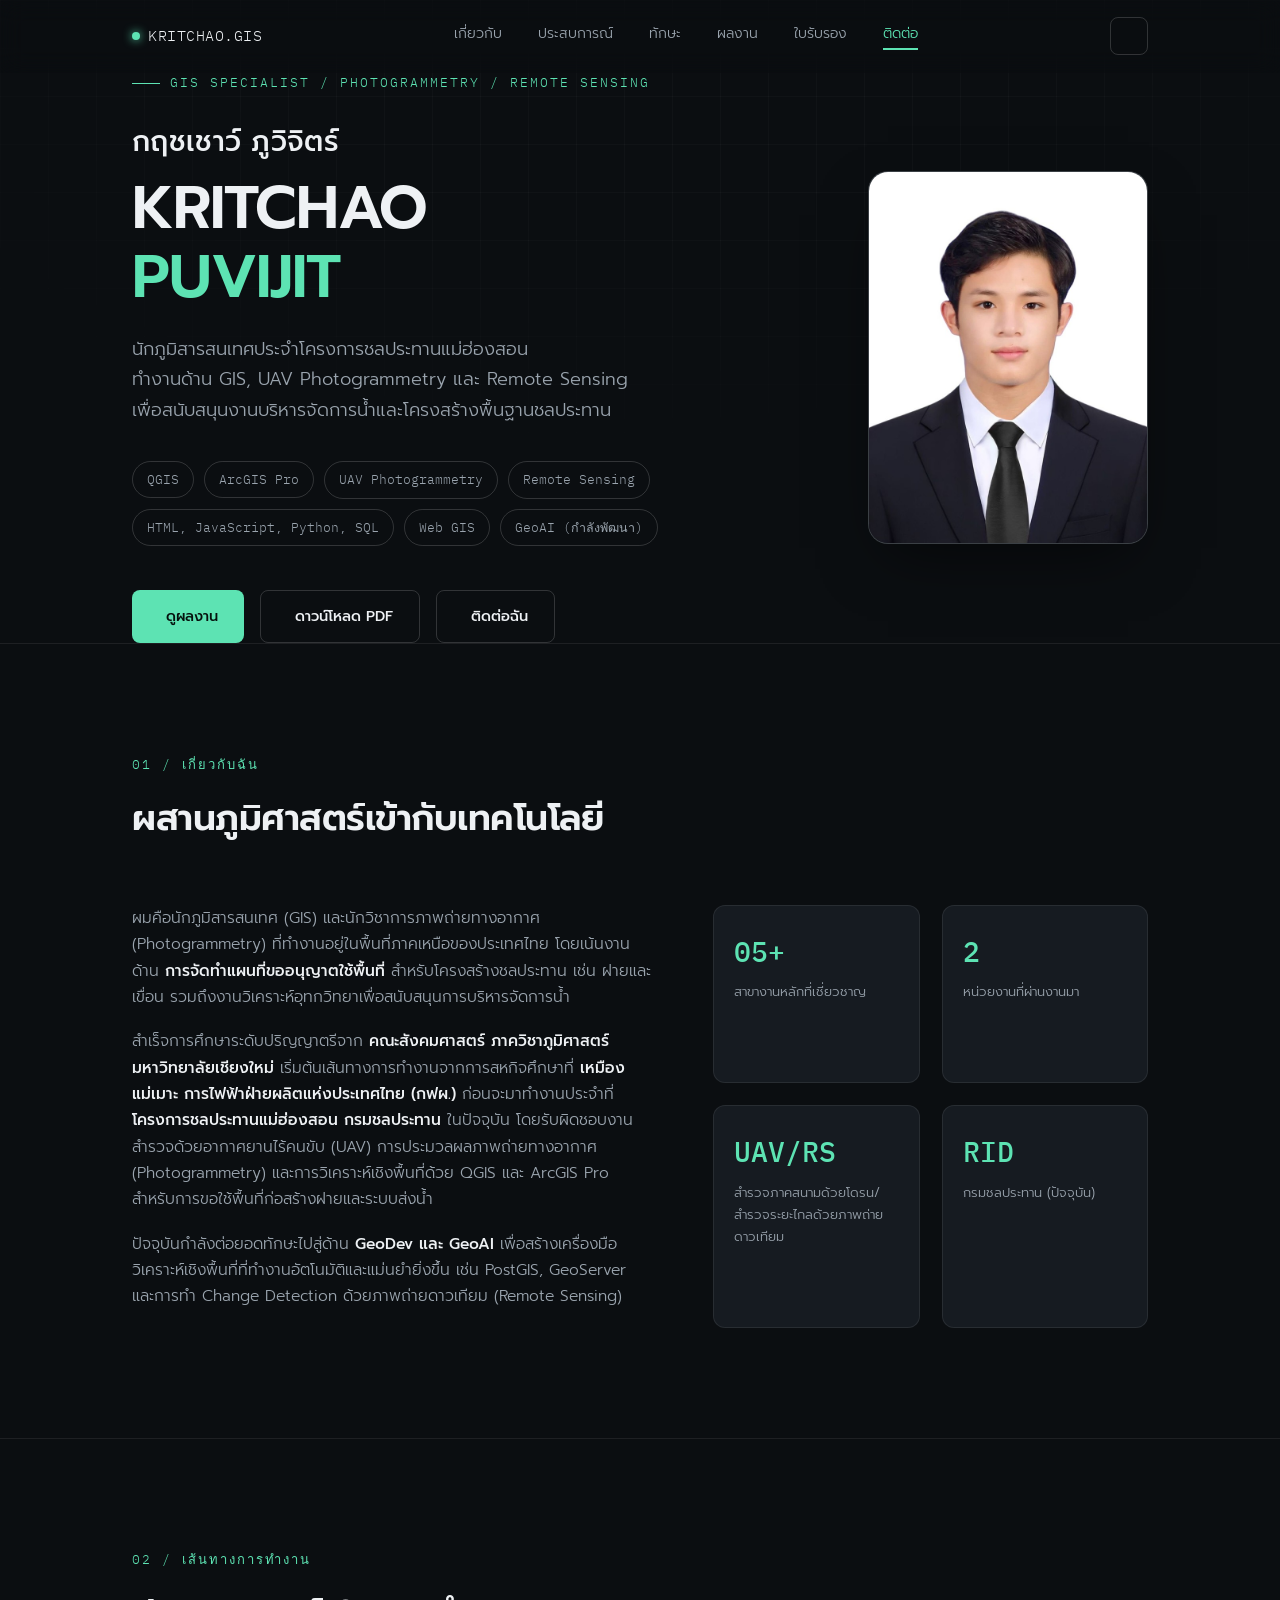
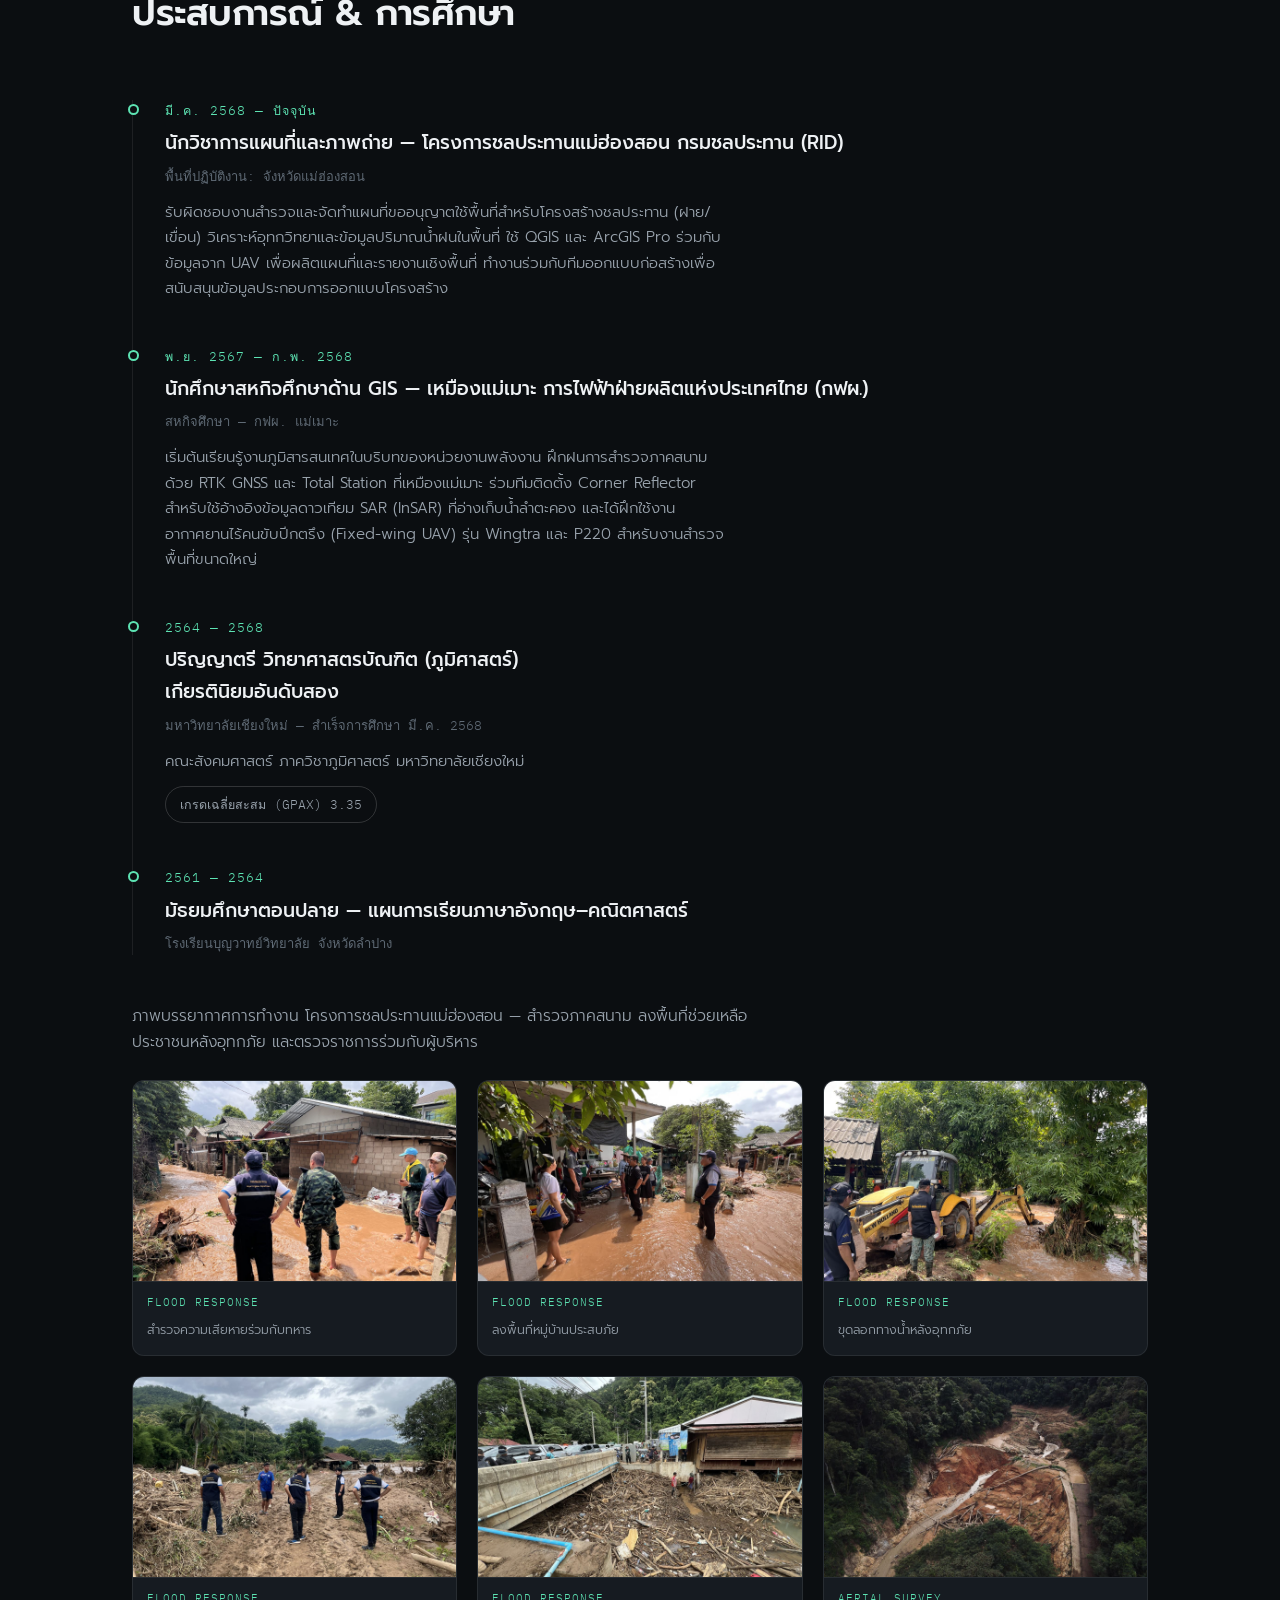
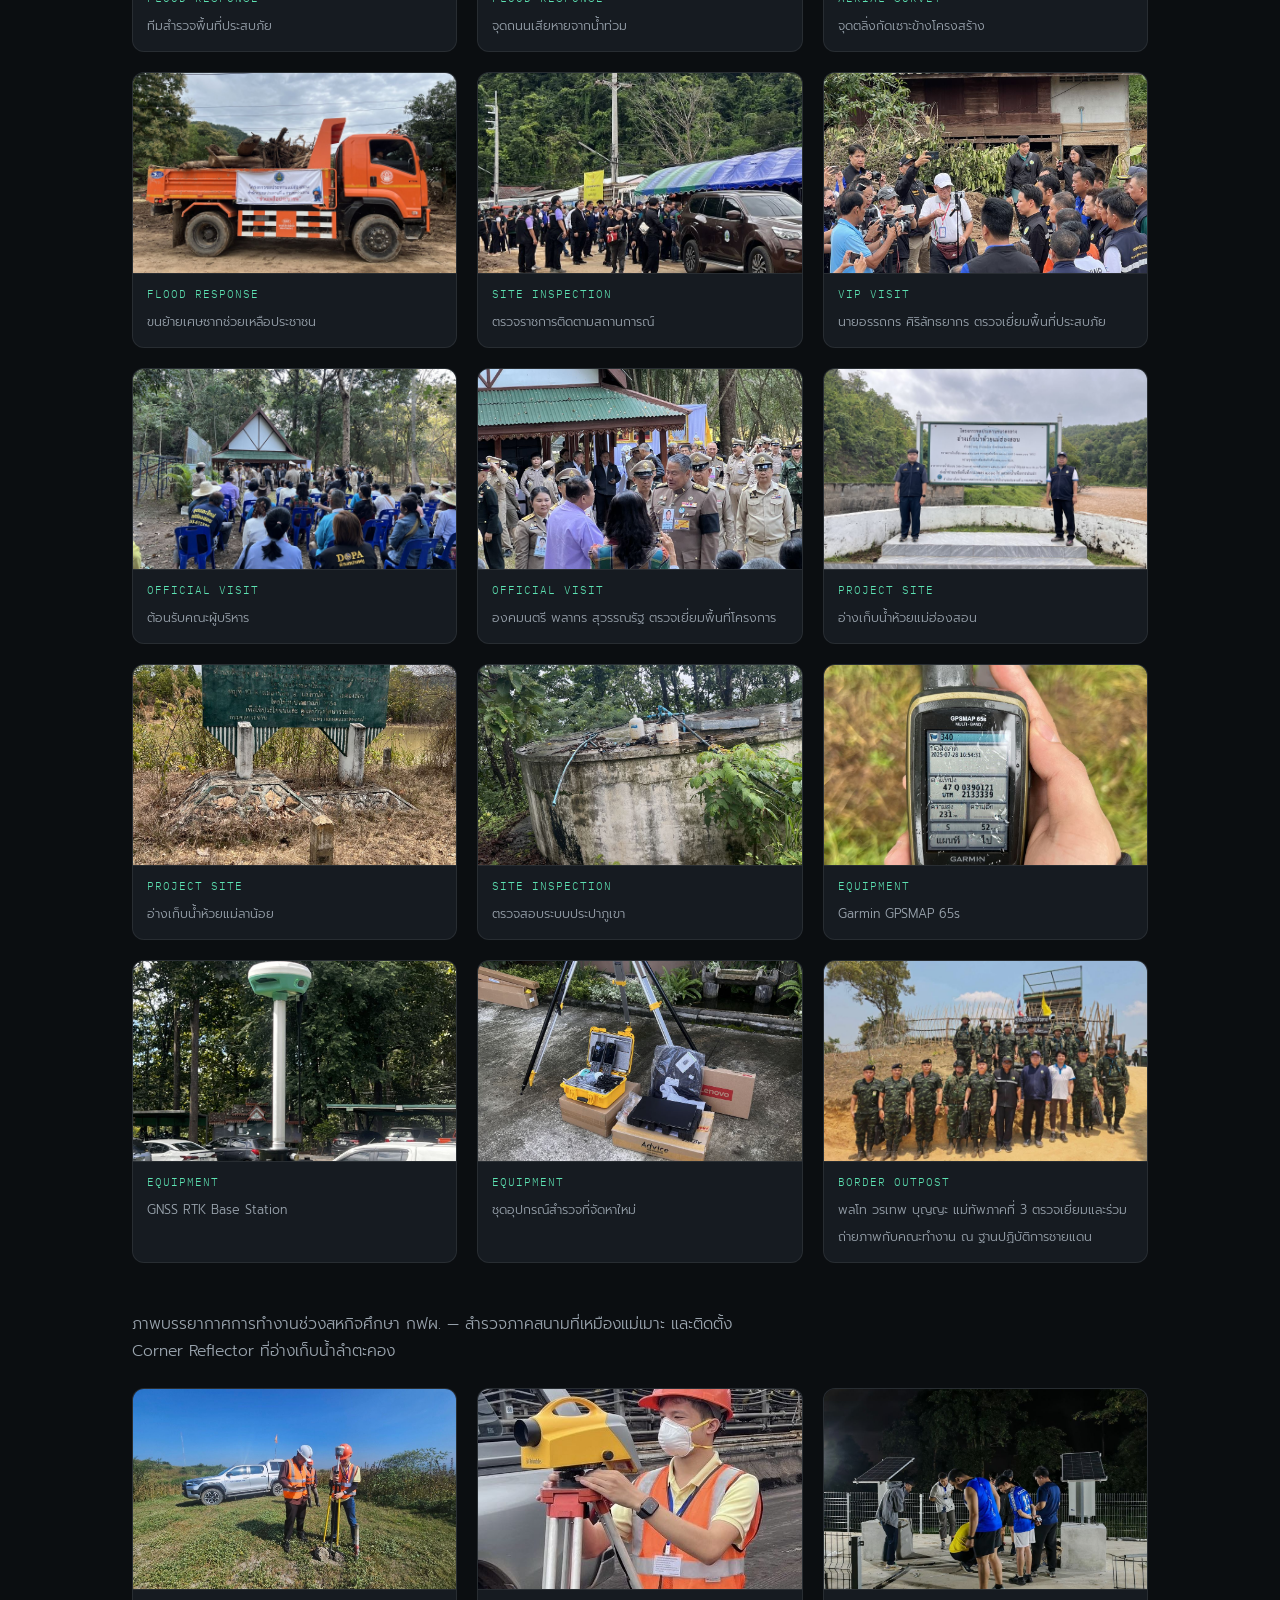
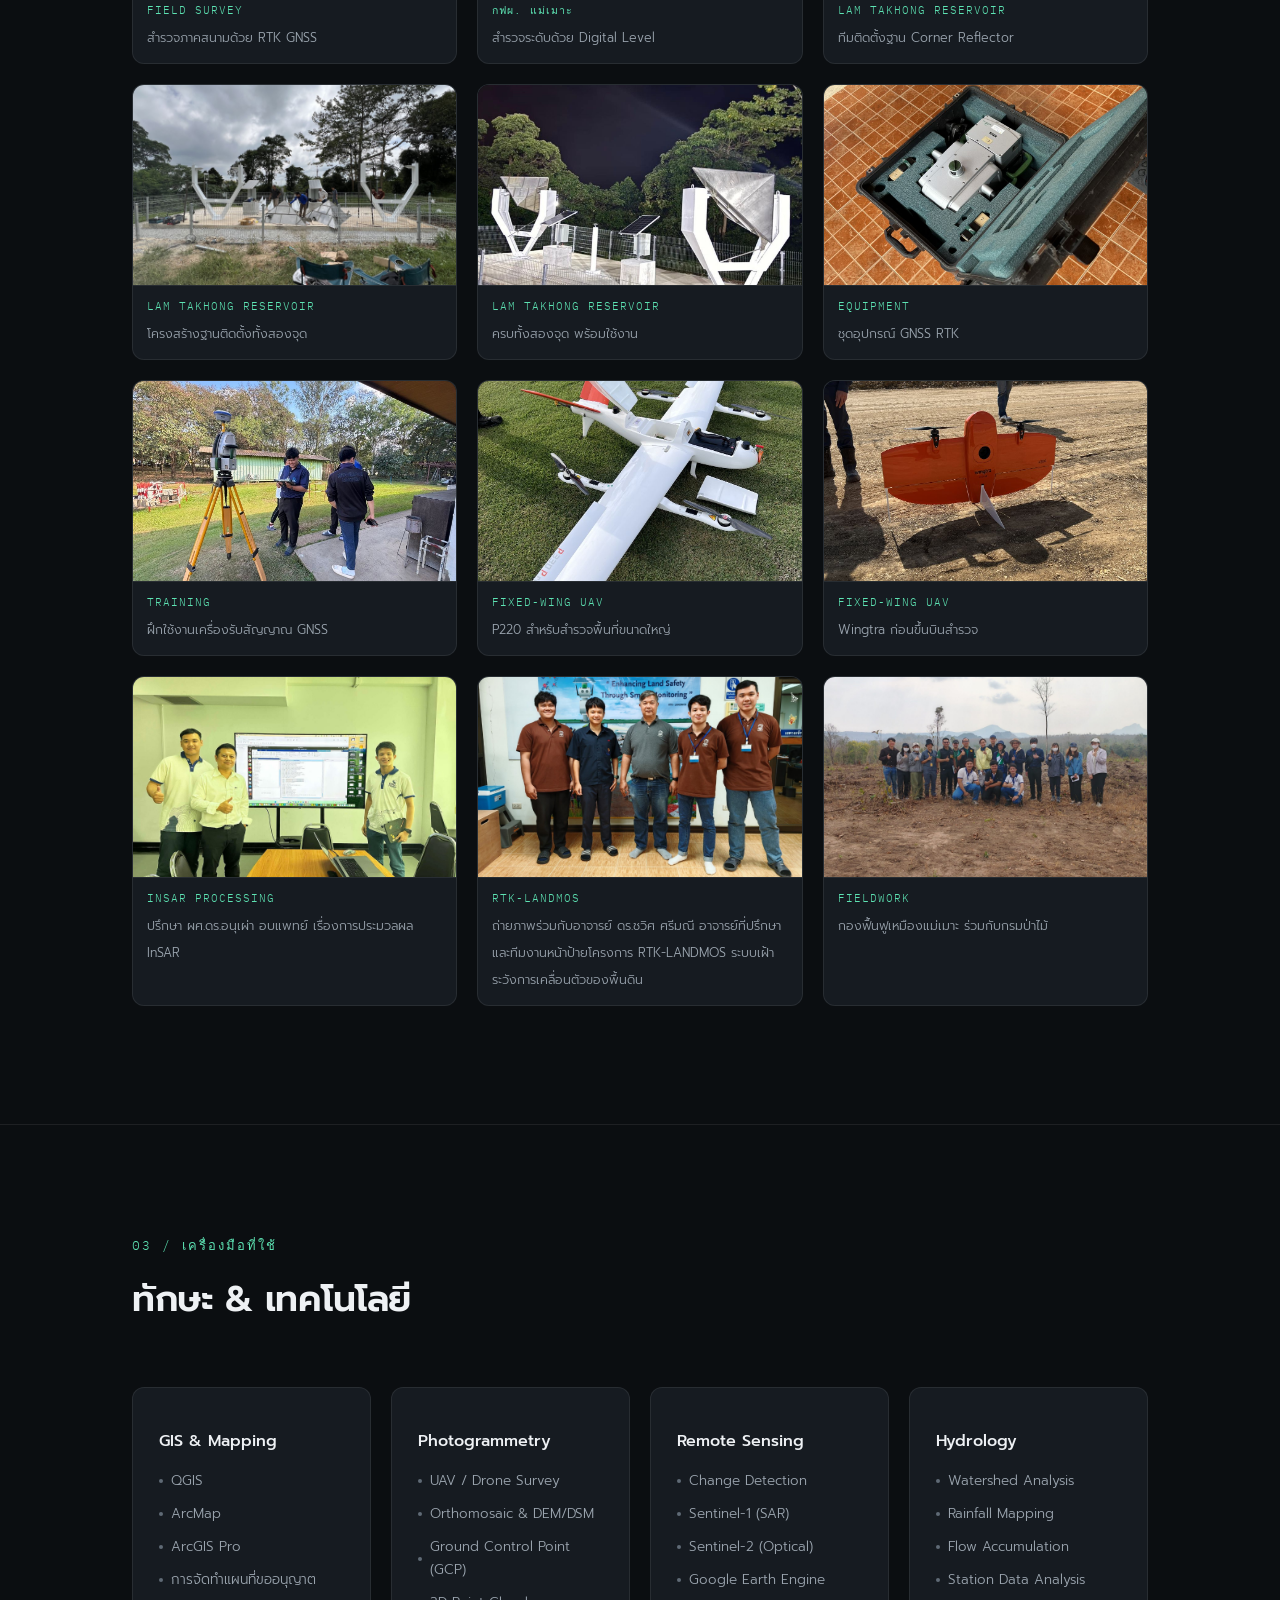
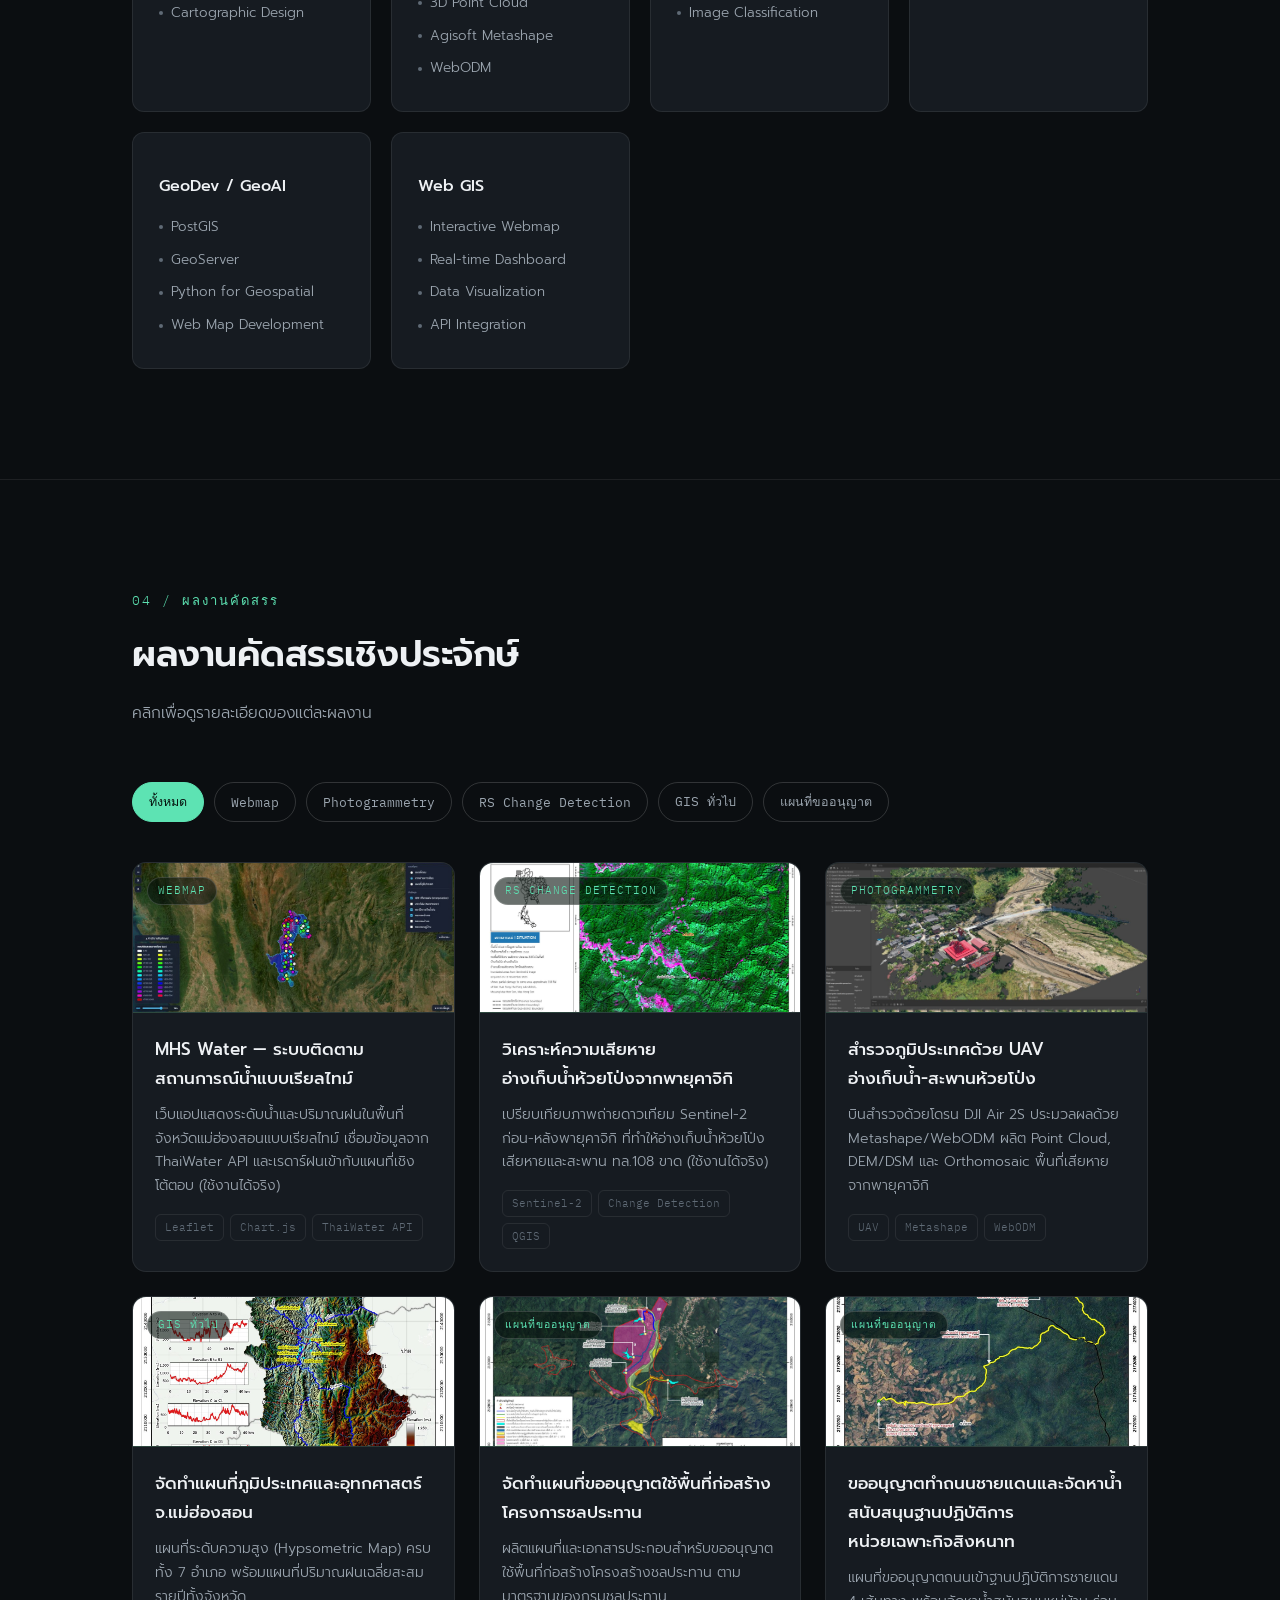
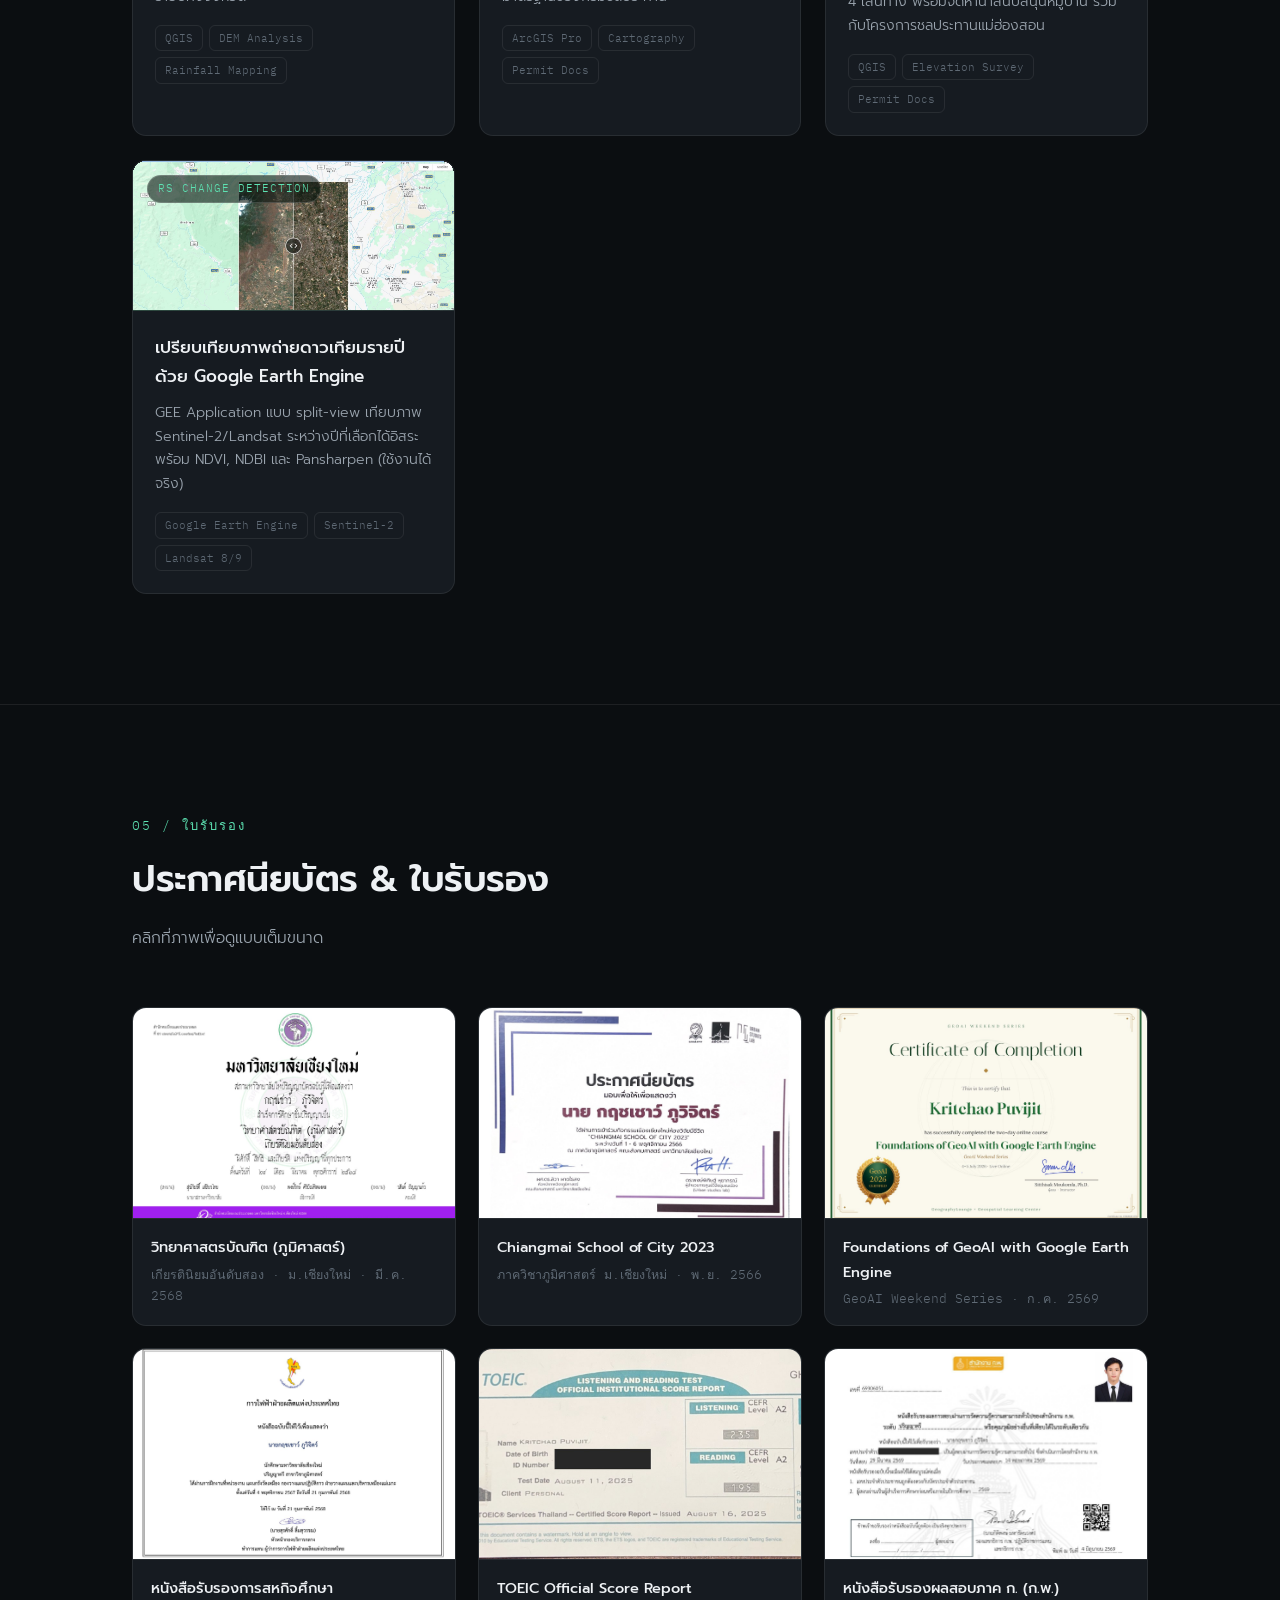
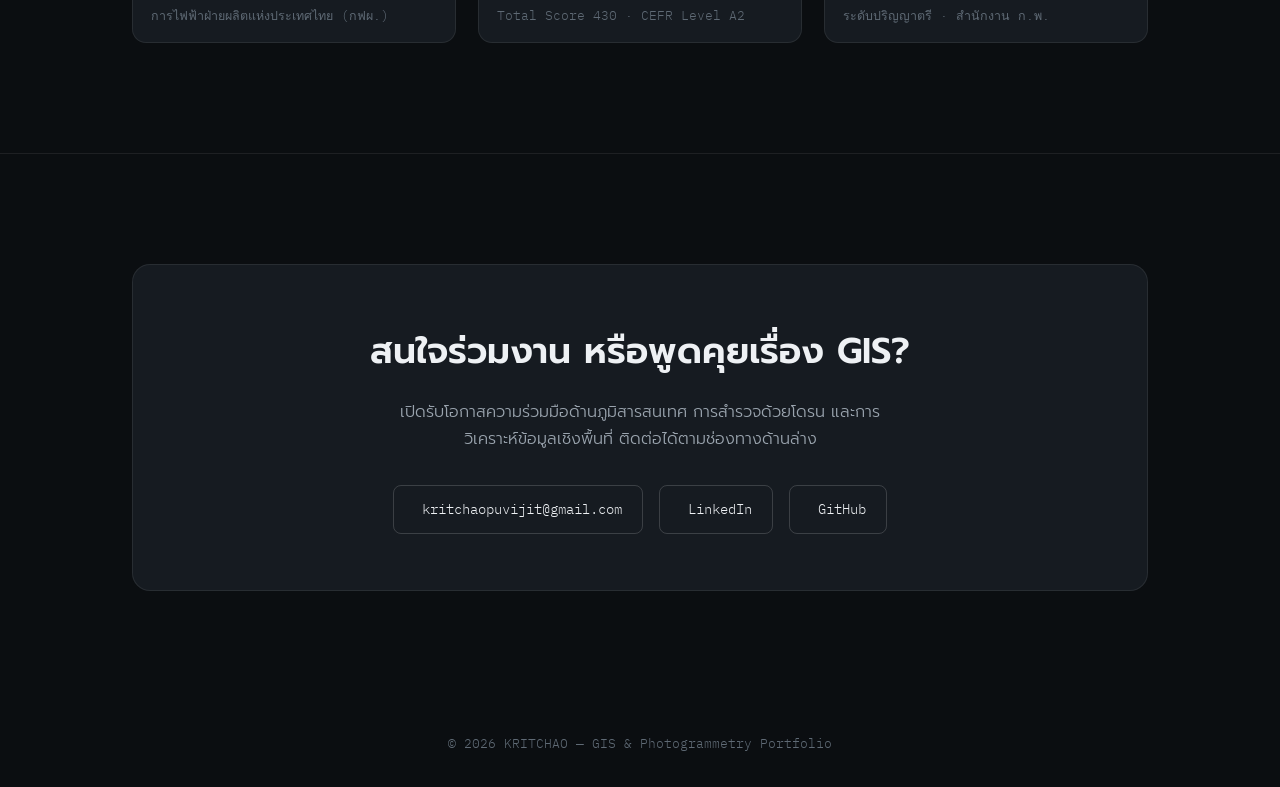
==== index.html @ e1410a97 "Add 7th project: GEE split-view satellite comparison app New project page (projects/gee-chiangmai-co" ====
<!DOCTYPE html>
<html lang="th">

<head>
  <meta charset="UTF-8">
  <script>try{if(localStorage.getItem('theme')==='light')document.documentElement.setAttribute('data-theme','light');}catch(e){}</script>
  <meta name="viewport" content="width=device-width, initial-scale=1.0">
  <title>Kritchao | GIS &amp; Photogrammetry Portfolio</title>
  <link rel="preconnect" href="https://fonts.googleapis.com">
  <link
    href="https://fonts.googleapis.com/css2?family=Prompt:wght@300;400;500;600;700&family=IBM+Plex+Mono:wght@400;500&display=swap"
    rel="stylesheet">
  <link rel="stylesheet"
    href="https://cdnjs.cloudflare.com/ajax/libs/tabler-icons/3.46.0/tabler-icons.min.css">
  <link rel="stylesheet" href="style.css">
</head>

<body>

  <div class="grid-bg"></div>

  <nav>
    <div class="wrap">
      <div class="logo"><span class="dot"></span>KRITCHAO.GIS</div>
      <div class="navlinks">
        <a href="#about">เกี่ยวกับ</a>
        <a href="#experience">ประสบการณ์</a>
        <a href="#skills">ทักษะ</a>
        <a href="#projects">ผลงาน</a>
        <a href="#certificates">ใบรับรอง</a>
        <a href="#contact">ติดต่อ</a>
      </div>
      <div class="nav-actions"><button class="theme-toggle" id="themeToggle" aria-label="สลับธีมสว่าง/มืด" title="สลับธีมสว่าง/มืด"><i class="ti ti-sun"></i><i class="ti ti-moon"></i></button><button class="nav-toggle" id="navToggle" aria-label="เปิดเมนู"><span class="nav-toggle-bar"></span><span class="nav-toggle-bar"></span><span class="nav-toggle-bar"></span></button></div>
    </div>
    <div class="nav-dropdown" id="navDropdown">
      <a href="#about">เกี่ยวกับ</a>
      <a href="#experience">ประสบการณ์</a>
      <a href="#skills">ทักษะ</a>
      <a href="#projects">ผลงาน</a>
      <a href="#certificates">ใบรับรอง</a>
      <a href="#contact">ติดต่อ</a>
    </div>
  </nav>

  <header class="hero">
    <div class="wrap hero-grid">
      <div class="hero-text">
        <div class="kicker">GIS Specialist / Photogrammetry / Remote Sensing</div>
        <div class="title-th">กฤชเชาว์ ภูวิจิตร์</div>
        <h1 class="title"><span class="line1">KRITCHAO</span><br><span class="line2">PUVIJIT</span></h1>
        <p class="lede">นักภูมิสารสนเทศประจำโครงการชลประทานแม่ฮ่องสอน<br>
          ทำงานด้าน GIS, UAV Photogrammetry และ Remote Sensing<br>
          เพื่อสนับสนุนงานบริหารจัดการน้ำและโครงสร้างพื้นฐานชลประทาน</p>
        <div class="role-tags">
          <span class="role-tag">QGIS</span>
          <span class="role-tag">ArcGIS Pro</span>
          <span class="role-tag">UAV Photogrammetry</span>
          <span class="role-tag">Remote Sensing</span>
          <span class="role-tag">HTML, JavaScript, Python, SQL</span>
          <span class="role-tag">Web GIS</span>
          <span class="role-tag">GeoAI (กำลังพัฒนา)</span>
        </div>
        <div class="cta-row">
          <a href="#projects" class="btn btn-primary"><i class="ti ti-map-2"></i> ดูผลงาน</a>
          <a href="assets/downloads/Kritchao_Puvijit_Portfolio.pdf" download class="btn btn-ghost"><i class="ti ti-download"></i> ดาวน์โหลด PDF</a>
          <a href="#contact" class="btn btn-ghost"><i class="ti ti-mail"></i> ติดต่อฉัน</a>
        </div>
      </div>
      <div class="hero-photo">
        <div class="photo-frame">
          <img src="assets/img/profile-photo.jpg" alt="กฤชเชาว์ ภูวิจิตร">
        </div>
      </div>
    </div>
  </header>

  <section id="about" class="fade-in">
    <div class="wrap">
      <div class="section-head">
        <div class="section-num">01 / เกี่ยวกับฉัน</div>
        <h2 class="section-title">ผสานภูมิศาสตร์เข้ากับเทคโนโลยี</h2>
      </div>
      <div class="about-grid">
        <div>
          <p>ผมคือนักภูมิสารสนเทศ (GIS) และนักวิชาการภาพถ่ายทางอากาศ (Photogrammetry)
            ที่ทำงานอยู่ในพื้นที่ภาคเหนือของประเทศไทย โดยเน้นงานด้าน <strong>การจัดทำแผนที่ขออนุญาตใช้พื้นที่</strong>
            สำหรับโครงสร้างชลประทาน เช่น ฝายและเขื่อน รวมถึงงานวิเคราะห์อุทกวิทยาเพื่อสนับสนุนการบริหารจัดการน้ำ</p>
          <p>สำเร็จการศึกษาระดับปริญญาตรีจาก <strong>คณะสังคมศาสตร์ ภาควิชาภูมิศาสตร์ มหาวิทยาลัยเชียงใหม่</strong>
            เริ่มต้นเส้นทางการทำงานจากการสหกิจศึกษาที่ <strong>เหมืองแม่เมาะ การไฟฟ้าฝ่ายผลิตแห่งประเทศไทย (กฟผ.)</strong>
            ก่อนจะมาทำงานประจำที่<br>
            <strong>โครงการชลประทานแม่ฮ่องสอน กรมชลประทาน</strong> ในปัจจุบัน โดยรับผิดชอบงานสำรวจด้วยอากาศยานไร้คนขับ
            (UAV) การประมวลผลภาพถ่ายทางอากาศ (Photogrammetry) และการวิเคราะห์เชิงพื้นที่ด้วย QGIS และ ArcGIS Pro
            สำหรับการขอใช้พื้นที่ก่อสร้างฝายและระบบส่งน้ำ
          </p>
          <p>ปัจจุบันกำลังต่อยอดทักษะไปสู่ด้าน <strong>GeoDev และ GeoAI</strong>
            เพื่อสร้างเครื่องมือวิเคราะห์เชิงพื้นที่ที่ทำงานอัตโนมัติและแม่นยำยิ่งขึ้น เช่น PostGIS, GeoServer<br>
            และการทำ Change Detection ด้วยภาพถ่ายดาวเทียม (Remote Sensing)</p>
        </div>
        <div class="stat-block">
          <div class="stat-card">
            <div class="stat-num">05+</div>
            <div class="stat-label">สาขางานหลักที่เชี่ยวชาญ</div>
          </div>
          <div class="stat-card">
            <div class="stat-num">2</div>
            <div class="stat-label">หน่วยงานที่ผ่านงานมา</div>
          </div>
          <div class="stat-card">
            <div class="stat-num">UAV/RS</div>
            <div class="stat-label">สำรวจภาคสนามด้วยโดรน/สำรวจระยะไกลด้วยภาพถ่ายดาวเทียม</div>
          </div>
          <div class="stat-card">
            <div class="stat-num">RID</div>
            <div class="stat-label">กรมชลประทาน (ปัจจุบัน)</div>
          </div>
        </div>
      </div>
    </div>
  </section>

  <section id="experience" class="fade-in">
    <div class="wrap">
      <div class="section-head">
        <div class="section-num">02 / เส้นทางการทำงาน</div>
        <h2 class="section-title">ประสบการณ์ &amp; การศึกษา</h2>
        <!-- <p class="section-sub">แก้ไขชื่อสถาบันการศึกษา คณะ/สาขา และปีที่จบการศึกษาให้ตรงกับข้อมูลจริงก่อนเผยแพร่</p> -->
      </div>
      <div class="timeline">
        <div class="t-item">
          <div class="t-dot"></div>
          <div class="t-org">มี.ค. 2568 — ปัจจุบัน</div>
          <div class="t-role">นักวิชาการแผนที่และภาพถ่าย — โครงการชลประทานแม่ฮ่องสอน กรมชลประทาน (RID)</div>
          <div class="t-period">พื้นที่ปฏิบัติงาน: จังหวัดแม่ฮ่องสอน</div>
          <div class="t-desc">รับผิดชอบงานสำรวจและจัดทำแผนที่ขออนุญาตใช้พื้นที่สำหรับโครงสร้างชลประทาน (ฝาย/เขื่อน)
            วิเคราะห์อุทกวิทยาและข้อมูลปริมาณน้ำฝนในพื้นที่ ใช้ QGIS และ ArcGIS Pro ร่วมกับข้อมูลจาก UAV
            เพื่อผลิตแผนที่และรายงานเชิงพื้นที่ ทำงานร่วมกับทีมออกแบบก่อสร้างเพื่อสนับสนุนข้อมูลประกอบการออกแบบโครงสร้าง</div>
        </div>
        <div class="t-item">
          <div class="t-dot"></div>
          <div class="t-org">พ.ย. 2567 — ก.พ. 2568</div>
          <div class="t-role">นักศึกษาสหกิจศึกษาด้าน GIS — เหมืองแม่เมาะ การไฟฟ้าฝ่ายผลิตแห่งประเทศไทย (กฟผ.)</div>
          <div class="t-period">สหกิจศึกษา — กฟผ. แม่เมาะ</div>
          <div class="t-desc">เริ่มต้นเรียนรู้งานภูมิสารสนเทศในบริบทของหน่วยงานพลังงาน ฝึกฝนการสำรวจภาคสนามด้วย RTK GNSS
            และ Total Station ที่เหมืองแม่เมาะ ร่วมทีมติดตั้ง Corner Reflector สำหรับใช้อ้างอิงข้อมูลดาวเทียม SAR
            (InSAR) ที่อ่างเก็บน้ำลำตะคอง และได้ฝึกใช้งานอากาศยานไร้คนขับปีกตรึง (Fixed-wing UAV) รุ่น Wingtra และ P220
            สำหรับงานสำรวจพื้นที่ขนาดใหญ่</div>
        </div>
        <div class="t-item">
          <div class="t-dot"></div>
          <div class="t-org">2564 — 2568</div>
          <div class="t-role">ปริญญาตรี วิทยาศาสตรบัณฑิต (ภูมิศาสตร์)<br>เกียรตินิยมอันดับสอง</div>
          <div class="t-period">มหาวิทยาลัยเชียงใหม่ — สำเร็จการศึกษา มี.ค. 2568</div>
          <div class="t-desc">คณะสังคมศาสตร์ ภาควิชาภูมิศาสตร์ มหาวิทยาลัยเชียงใหม่</div>
          <div class="role-tags" style="margin-top:12px;margin-bottom:0;">
            <span class="role-tag">เกรดเฉลี่ยสะสม (GPAX) 3.35</span>
          </div>
        </div>
        <div class="t-item">
          <div class="t-dot"></div>
          <div class="t-org">2561 — 2564</div>
          <div class="t-role">มัธยมศึกษาตอนปลาย — แผนการเรียนภาษาอังกฤษ–คณิตศาสตร์</div>
          <div class="t-period">โรงเรียนบุญวาทย์วิทยาลัย จังหวัดลำปาง</div>
        </div>
      </div>

      <p class="section-sub" style="margin-top:48px;margin-bottom:24px;">ภาพบรรยากาศการทำงาน โครงการชลประทานแม่ฮ่องสอน — สำรวจภาคสนาม ลงพื้นที่ช่วยเหลือประชาชนหลังอุทกภัย และตรวจราชการร่วมกับผู้บริหาร</p>
      <div class="shot-grid" style="margin-bottom:48px;">
        <div class="shot-card" data-full="assets/img/rid-job/02-flood-wading-soldier.jpg" data-caption="เจ้าหน้าที่กรมชลประทานลงพื้นที่สำรวจความเสียหายร่วมกับกำลังพลทหาร หลังเกิดอุทกภัย">
          <div class="shot-thumb"><img src="assets/img/rid-job/02-flood-wading-soldier.jpg" alt="เจ้าหน้าที่ลุยน้ำท่วมสำรวจความเสียหาย"></div>
          <div class="shot-cap"><span class="shot-tag">Flood Response</span><span class="shot-desc">สำรวจความเสียหายร่วมกับทหาร</span></div>
        </div>
        <div class="shot-card" data-full="assets/img/rid-job/03-flood-village-scene.jpg" data-caption="ลงพื้นที่หมู่บ้านประสบอุทกภัย สำรวจความเดือดร้อนของประชาชน">
          <div class="shot-thumb"><img src="assets/img/rid-job/03-flood-village-scene.jpg" alt="ลงพื้นที่หมู่บ้านประสบอุทกภัย"></div>
          <div class="shot-cap"><span class="shot-tag">Flood Response</span><span class="shot-desc">ลงพื้นที่หมู่บ้านประสบภัย</span></div>
        </div>
        <div class="shot-card" data-full="assets/img/rid-job/01-flood-excavator.jpg" data-caption="ประสานรถแบคโฮขุดลอกทางน้ำที่ถูกกิ่งไม้และเศษซากอุดตันหลังน้ำท่วม">
          <div class="shot-thumb"><img src="assets/img/rid-job/01-flood-excavator.jpg" alt="รถแบคโฮขุดลอกทางน้ำ"></div>
          <div class="shot-cap"><span class="shot-tag">Flood Response</span><span class="shot-desc">ขุดลอกทางน้ำหลังอุทกภัย</span></div>
        </div>
        <div class="shot-card" data-full="assets/img/rid-job/04-flood-team-walk.jpg" data-caption="ทีมเจ้าหน้าที่กรมชลประทานเดินสำรวจพื้นที่ประสบภัยน้ำท่วม">
          <div class="shot-thumb"><img src="assets/img/rid-job/04-flood-team-walk.jpg" alt="ทีมเจ้าหน้าที่สำรวจพื้นที่ประสบภัย"></div>
          <div class="shot-cap"><span class="shot-tag">Flood Response</span><span class="shot-desc">ทีมสำรวจพื้นที่ประสบภัย</span></div>
        </div>
        <div class="shot-card" data-full="assets/img/rid-job/06-bridge-collapse-scene.jpg" data-caption="จุดถนน/สะพานที่ได้รับความเสียหายจากอุทกภัย เศษซากไม้ทับถมเส้นทางสัญจร">
          <div class="shot-thumb"><img src="assets/img/rid-job/06-bridge-collapse-scene.jpg" alt="จุดถนนเสียหายจากน้ำท่วม"></div>
          <div class="shot-cap"><span class="shot-tag">Flood Response</span><span class="shot-desc">จุดถนนเสียหายจากน้ำท่วม</span></div>
        </div>
        <div class="shot-card" data-full="assets/img/rid-job/09-aerial-erosion-closeup.jpg" data-caption="ภาพถ่ายทางอากาศระยะใกล้จุดตลิ่งกัดเซาะข้างโครงสร้างชลประทาน (11 พ.ย. 2568)">
          <div class="shot-thumb"><img src="assets/img/rid-job/09-aerial-erosion-closeup.jpg" alt="ภาพถ่ายทางอากาศจุดตลิ่งกัดเซาะ"></div>
          <div class="shot-cap"><span class="shot-tag">Aerial Survey</span><span class="shot-desc">จุดตลิ่งกัดเซาะข้างโครงสร้าง</span></div>
        </div>
        <div class="shot-card" data-full="assets/img/rid-job/08-rid-relief-truck.jpg" data-caption="รถบรรทุกโครงการชลประทานแม่ฮ่องสอน ขนย้ายเศษซากไม้ช่วยเหลือประชาชนหลังน้ำท่วม">
          <div class="shot-thumb"><img src="assets/img/rid-job/08-rid-relief-truck.jpg" alt="รถบรรทุกกรมชลประทานช่วยเหลือประชาชน"></div>
          <div class="shot-cap"><span class="shot-tag">Flood Response</span><span class="shot-desc">ขนย้ายเศษซากช่วยเหลือประชาชน</span></div>
        </div>
        <div class="shot-card" data-full="assets/img/rid-job/07-crowd-suv-inspection.jpg" data-caption="คณะเจ้าหน้าที่ลงพื้นที่ตรวจราชการติดตามสถานการณ์หลังน้ำท่วม">
          <div class="shot-thumb"><img src="assets/img/rid-job/07-crowd-suv-inspection.jpg" alt="คณะเจ้าหน้าที่ตรวจราชการ"></div>
          <div class="shot-cap"><span class="shot-tag">Site Inspection</span><span class="shot-desc">ตรวจราชการติดตามสถานการณ์</span></div>
        </div>
        <div class="shot-card" data-full="assets/img/rid-job/10-vip-site-visit.jpg" data-caption="นายอรรถกร ศิริลัทธยากร รัฐมนตรีช่วยว่าการกระทรวงเกษตรและสหกรณ์ (ในขณะนั้น) ลงพื้นที่ตรวจเยี่ยมและให้กำลังใจผู้ประสบภัยน้ำท่วม พร้อมรับฟังรายงานสถานการณ์จากหน่วยงานที่เกี่ยวข้อง">
          <div class="shot-thumb"><img src="assets/img/rid-job/10-vip-site-visit.jpg" alt="นายอรรถกร ศิริลัทธยากร ลงพื้นที่ตรวจเยี่ยมผู้ประสบภัยน้ำท่วม"></div>
          <div class="shot-cap"><span class="shot-tag">VIP Visit</span><span class="shot-desc">นายอรรถกร ศิริลัทธยากร ตรวจเยี่ยมพื้นที่ประสบภัย</span></div>
        </div>
        <div class="shot-card" data-full="assets/img/rid-job/11-official-forest-meeting.jpg" data-caption="ประชุม/ต้อนรับคณะผู้บริหารลงพื้นที่ตรวจราชการโครงการชลประทาน">
          <div class="shot-thumb"><img src="assets/img/rid-job/11-official-forest-meeting.jpg" alt="ประชุมต้อนรับคณะผู้บริหาร"></div>
          <div class="shot-cap"><span class="shot-tag">Official Visit</span><span class="shot-desc">ต้อนรับคณะผู้บริหาร</span></div>
        </div>
        <div class="shot-card" data-full="assets/img/rid-job/12-official-ceremony.jpg" data-caption="องคมนตรี พลากร สุวรรณรัฐ ตรวจเยี่ยมพื้นที่โครงการอันเนื่องมาจากพระราชดำริ พร้อมคณะเจ้าหน้าที่โครงการชลประทานแม่ฮ่องสอนร่วมพิธีต้อนรับ">
          <div class="shot-thumb"><img src="assets/img/rid-job/12-official-ceremony.jpg" alt="องคมนตรี พลากร สุวรรณรัฐ ตรวจเยี่ยมพื้นที่โครงการ"></div>
          <div class="shot-cap"><span class="shot-tag">Official Visit</span><span class="shot-desc">องคมนตรี พลากร สุวรรณรัฐ ตรวจเยี่ยมพื้นที่โครงการ</span></div>
        </div>
        <div class="shot-card" data-full="assets/img/rid-job/13-reservoir-signage.jpg" data-caption="ป้ายโครงการชลประทานขนาดกลาง อ่างเก็บน้ำห้วยแม่ฮ่องสอน ตำบลปางหมู อำเภอเมืองแม่ฮ่องสอน">
          <div class="shot-thumb"><img src="assets/img/rid-job/13-reservoir-signage.jpg" alt="ป้ายโครงการอ่างเก็บน้ำห้วยแม่ฮ่องสอน"></div>
          <div class="shot-cap"><span class="shot-tag">Project Site</span><span class="shot-desc">อ่างเก็บน้ำห้วยแม่ฮ่องสอน</span></div>
        </div>
        <div class="shot-card" data-full="assets/img/rid-job/14-reservoir-signage-old.jpg" data-caption="ป้ายโครงการอันเนื่องมาจากพระราชดำริ อ่างเก็บน้ำห้วยแม่ลาน้อย ตำบลแม่ลาน้อย อำเภอแม่ลาน้อย">
          <div class="shot-thumb"><img src="assets/img/rid-job/14-reservoir-signage-old.jpg" alt="ป้ายโครงการอ่างเก็บน้ำห้วยแม่ลาน้อย"></div>
          <div class="shot-cap"><span class="shot-tag">Project Site</span><span class="shot-desc">อ่างเก็บน้ำห้วยแม่ลาน้อย</span></div>
        </div>
        <div class="shot-card" data-full="assets/img/rid-job/15-water-tank-inspection.jpg" data-caption="ตรวจสอบระบบประปาภูเขา/ถังเก็บน้ำในพื้นที่รับผิดชอบ">
          <div class="shot-thumb"><img src="assets/img/rid-job/15-water-tank-inspection.jpg" alt="ตรวจสอบถังเก็บน้ำระบบประปาภูเขา"></div>
          <div class="shot-cap"><span class="shot-tag">Site Inspection</span><span class="shot-desc">ตรวจสอบระบบประปาภูเขา</span></div>
        </div>
        <div class="shot-card" data-full="assets/img/rid-job/16-garmin-gps-handheld.jpg" data-caption="ใช้เครื่องรับสัญญาณ GPS Garmin GPSMAP 65s บันทึกพิกัดภาคสนาม">
          <div class="shot-thumb"><img src="assets/img/rid-job/16-garmin-gps-handheld.jpg" alt="เครื่อง Garmin GPSMAP 65s"></div>
          <div class="shot-cap"><span class="shot-tag">Equipment</span><span class="shot-desc">Garmin GPSMAP 65s</span></div>
        </div>
        <div class="shot-card" data-full="assets/img/rid-job/17-gnss-rtk-base.jpg" data-caption="เครื่องรับสัญญาณ GNSS RTK ตั้งค่าสถานีฐานสำหรับงานสำรวจพิกัดแม่นยำสูง">
          <div class="shot-thumb"><img src="assets/img/rid-job/17-gnss-rtk-base.jpg" alt="เครื่องรับสัญญาณ GNSS RTK"></div>
          <div class="shot-cap"><span class="shot-tag">Equipment</span><span class="shot-desc">GNSS RTK Base Station</span></div>
        </div>
        <div class="shot-card" data-full="assets/img/rid-job/18-new-equipment-unboxing.jpg" data-caption="ชุดอุปกรณ์สำรวจ GNSS RTK และคอมพิวเตอร์โน้ตบุ๊กที่จัดหาใหม่ เตรียมพร้อมใช้งานภาคสนาม">
          <div class="shot-thumb"><img src="assets/img/rid-job/18-new-equipment-unboxing.jpg" alt="ชุดอุปกรณ์สำรวจใหม่"></div>
          <div class="shot-cap"><span class="shot-tag">Equipment</span><span class="shot-desc">ชุดอุปกรณ์สำรวจที่จัดหาใหม่</span></div>
        </div>
        <div class="shot-card" data-full="assets/img/singhanat/field-09-base-group.jpg" data-caption="พลโท วรเทพ บุญญะ แม่ทัพภาคที่ 3 พร้อมคณะทำงานร่วมกับเจ้าหน้าที่หน่วยเฉพาะกิจสิงหนาทที่ฐานปฏิบัติการชายแดน">
          <div class="shot-thumb"><img src="assets/img/singhanat/field-09-base-group.jpg" alt="คณะทำงานที่ฐานปฏิบัติการชายแดน"></div>
          <div class="shot-cap"><span class="shot-tag">Border Outpost</span><span class="shot-desc">พลโท วรเทพ บุญญะ แม่ทัพภาคที่ 3 ตรวจเยี่ยมและร่วมถ่ายภาพกับคณะทำงาน ณ ฐานปฏิบัติการชายแดน</span></div>
        </div>
      </div>

      <p class="section-sub" style="margin-top:48px;margin-bottom:24px;">ภาพบรรยากาศการทำงานช่วงสหกิจศึกษา กฟผ. —
        สำรวจภาคสนามที่เหมืองแม่เมาะ และติดตั้ง Corner Reflector ที่อ่างเก็บน้ำลำตะคอง</p>
      <div class="shot-grid">
        <div class="shot-card" data-full="assets/img/egat/01-rtk-survey-field.jpg"
          data-caption="สำรวจภาคสนามด้วย RTK GNSS ร่วมกับพี่เลี้ยงสหกิจศึกษา">
          <div class="shot-thumb"><img src="assets/img/egat/01-rtk-survey-field.jpg" alt="สำรวจภาคสนามด้วย RTK GNSS">
          </div>
          <div class="shot-cap"><span class="shot-tag">Field Survey</span><span class="shot-desc">สำรวจภาคสนามด้วย RTK
              GNSS</span></div>
        </div>
        <div class="shot-card" data-full="assets/img/egat/09-mae-moh-survey.jpg"
          data-caption="สำรวจระดับด้วย Digital Level ที่เหมืองถ่านหินแม่เมาะ">
          <div class="shot-thumb"><img src="assets/img/egat/09-mae-moh-survey.jpg" alt="สำรวจที่เหมืองแม่เมาะ"></div>
          <div class="shot-cap"><span class="shot-tag">กฟผ. แม่เมาะ</span><span class="shot-desc">สำรวจระดับด้วย Digital
              Level</span></div>
        </div>
        <div class="shot-card" data-full="assets/img/egat/02-corner-reflector-install-night.jpg"
          data-caption="ทีมงานติดตั้งฐาน Corner Reflector ในช่วงกลางคืนที่อ่างเก็บน้ำลำตะคอง">
          <div class="shot-thumb"><img src="assets/img/egat/02-corner-reflector-install-night.jpg"
              alt="ติดตั้ง Corner Reflector กลางคืน"></div>
          <div class="shot-cap"><span class="shot-tag">Lam Takhong Reservoir</span><span class="shot-desc">ทีมติดตั้งฐาน
              Corner Reflector</span></div>
        </div>
        <div class="shot-card" data-full="assets/img/egat/04-corner-reflector-towers-day.jpg"
          data-caption="โครงสร้างฐานติดตั้ง Corner Reflector ทั้งสองจุดที่อ่างเก็บน้ำลำตะคอง">
          <div class="shot-thumb"><img src="assets/img/egat/04-corner-reflector-towers-day.jpg"
              alt="โครงสร้างฐาน Corner Reflector"></div>
          <div class="shot-cap"><span class="shot-tag">Lam Takhong Reservoir</span><span
              class="shot-desc">โครงสร้างฐานติดตั้งทั้งสองจุด</span></div>
        </div>
        <div class="shot-card" data-full="assets/img/egat/07-corner-reflector-pair-night.jpg"
          data-caption="Corner Reflector ทั้งสองจุดติดตั้งแล้วเสร็จ พร้อมระบบ RTK-LANDMOS สำหรับใช้งานอ้างอิงข้อมูล InSAR">
          <div class="shot-thumb"><img src="assets/img/egat/07-corner-reflector-pair-night.jpg"
              alt="Corner Reflector ทั้งสองจุด"></div>
          <div class="shot-cap"><span class="shot-tag">Lam Takhong Reservoir</span><span class="shot-desc">ครบทั้งสองจุด
              พร้อมใช้งาน</span></div>
        </div>
        <div class="shot-card" data-full="assets/img/egat/10-gnss-rtk-case.jpg"
          data-caption="ชุดอุปกรณ์ GNSS RTK สำหรับงานสำรวจพิกัดอ้างอิง">
          <div class="shot-thumb"><img src="assets/img/egat/10-gnss-rtk-case.jpg" alt="ชุดอุปกรณ์ GNSS RTK"></div>
          <div class="shot-cap"><span class="shot-tag">Equipment</span><span class="shot-desc">ชุดอุปกรณ์ GNSS
              RTK</span></div>
        </div>
        <div class="shot-card" data-full="assets/img/egat/11-rtk-gnss-training.jpg"
          data-caption="ฝึกใช้งานเครื่องรับสัญญาณ GNSS RTK ร่วมกับทีม">
          <div class="shot-thumb"><img src="assets/img/egat/11-rtk-gnss-training.jpg" alt="ฝึกใช้งาน GNSS RTK"></div>
          <div class="shot-cap"><span class="shot-tag">Training</span><span class="shot-desc">ฝึกใช้งานเครื่องรับสัญญาณ
              GNSS</span></div>
        </div>
        <div class="shot-card" data-full="assets/img/egat/08-uav-p220-fixedwing.jpg"
          data-caption="อากาศยานไร้คนขับปีกตรึงรุ่น P220 สำหรับสำรวจพื้นที่ขนาดใหญ่">
          <div class="shot-thumb"><img src="assets/img/egat/08-uav-p220-fixedwing.jpg" alt="UAV ปีกตรึง P220"></div>
          <div class="shot-cap"><span class="shot-tag">Fixed-wing UAV</span><span class="shot-desc">P220
              สำหรับสำรวจพื้นที่ขนาดใหญ่</span></div>
        </div>
        <div class="shot-card" data-full="assets/img/egat/12-uav-wingtra.jpg"
          data-caption="อากาศยานไร้คนขับปีกตรึงรุ่น Wingtra ก่อนขึ้นบินสำรวจ">
          <div class="shot-thumb"><img src="assets/img/egat/12-uav-wingtra.jpg" alt="UAV ปีกตรึง Wingtra"></div>
          <div class="shot-cap"><span class="shot-tag">Fixed-wing UAV</span><span class="shot-desc">Wingtra
              ก่อนขึ้นบินสำรวจ</span></div>
        </div>
        <div class="shot-card" data-full="assets/img/egat/13-matlab-insar-processing.jpg"
          data-caption="เข้าพบผู้ช่วยศาสตราจารย์ ดร.อนุเผ่า อบแพทย์ เพื่อปรึกษาแนวทางการประมวลผลข้อมูลดาวเทียม SAR (InSAR) ด้วยโปรแกรม MATLAB ที่ภาควิชาวิศวกรรมโยธา คณะวิศวกรรมศาสตร์ มหาวิทยาลัยเกษตรศาสตร์">
          <div class="shot-thumb"><img src="assets/img/egat/13-matlab-insar-processing.jpg" alt="ประมวลผลข้อมูล InSAR ด้วย MATLAB"></div>
          <div class="shot-cap"><span class="shot-tag">InSAR Processing</span><span class="shot-desc">ปรึกษา ผศ.ดร.อนุเผ่า อบแพทย์ เรื่องการประมวลผล InSAR</span></div>
        </div>
        <div class="shot-card" data-full="assets/img/egat/15-rtk-landmos-banner.jpg"
          data-caption="ถ่ายภาพร่วมกับอาจารย์ ดร.ชวิศ ศรีมณี อาจารย์ที่ปรึกษา และทีมงานหน้าป้ายโครงการ RTK-LANDMOS ระบบเฝ้าระวังการเคลื่อนตัวของพื้นดิน">
          <div class="shot-thumb"><img src="assets/img/egat/15-rtk-landmos-banner.jpg" alt="ทีมงานหน้าป้ายโครงการ RTK-LANDMOS"></div>
          <div class="shot-cap"><span class="shot-tag">RTK-LANDMOS</span><span class="shot-desc">ถ่ายภาพร่วมกับอาจารย์ ดร.ชวิศ ศรีมณี อาจารย์ที่ปรึกษา และทีมงานหน้าป้ายโครงการ RTK-LANDMOS ระบบเฝ้าระวังการเคลื่อนตัวของพื้นดิน</span></div>
        </div>
        <div class="shot-card" data-full="assets/img/egat/16-fieldwork-group-photo.jpg"
          data-caption="คณะทำงานกองฟื้นฟูเหมืองแม่เมาะลงพื้นที่ภาคสนามร่วมกับกรมป่าไม้">
          <div class="shot-thumb"><img src="assets/img/egat/16-fieldwork-group-photo.jpg" alt="คณะทำงานลงพื้นที่ภาคสนาม"></div>
          <div class="shot-cap"><span class="shot-tag">Fieldwork</span><span class="shot-desc">กองฟื้นฟูเหมืองแม่เมาะ ร่วมกับกรมป่าไม้</span></div>
        </div>
      </div>
    </div>
  </section>

  <section id="skills" class="fade-in">
    <div class="wrap">
      <div class="section-head">
        <div class="section-num">03 / เครื่องมือที่ใช้</div>
        <h2 class="section-title">ทักษะ &amp; เทคโนโลยี</h2>
      </div>
      <div class="skill-grid">
        <div class="skill-card"><i class="ti ti-map"></i>
          <h3>GIS &amp; Mapping</h3>
          <ul>
            <li>QGIS</li>
            <li>ArcMap</li>
            <li>ArcGIS Pro</li>
            <li>การจัดทำแผนที่ขออนุญาต</li>
            <li>Cartographic Design</li>
          </ul>
        </div>
        <div class="skill-card"><i class="ti ti-drone"></i>
          <h3>Photogrammetry</h3>
          <ul>
            <li>UAV / Drone Survey</li>
            <li>Orthomosaic &amp; DEM/DSM</li>
            <li>Ground Control Point (GCP)</li>
            <li>3D Point Cloud</li>
            <li>Agisoft Metashape</li>
            <li>WebODM</li>
          </ul>
        </div>
        <div class="skill-card"><i class="ti ti-satellite"></i>
          <h3>Remote Sensing</h3>
          <ul>
            <li>Change Detection</li>
            <li>Sentinel-1 (SAR)</li>
            <li>Sentinel-2 (Optical)</li>
            <li>Google Earth Engine</li>
            <li>Image Classification</li>
          </ul>
        </div>
        <div class="skill-card"><i class="ti ti-droplet"></i>
          <h3>Hydrology</h3>
          <ul>
            <li>Watershed Analysis</li>
            <li>Rainfall Mapping</li>
            <li>Flow Accumulation</li>
            <li>Station Data Analysis</li>
          </ul>
        </div>
        <div class="skill-card"><i class="ti ti-code"></i>
          <h3>GeoDev / GeoAI</h3>
          <ul>
            <li>PostGIS</li>
            <li>GeoServer</li>
            <li>Python for Geospatial</li>
            <li>Web Map Development</li>
          </ul>
        </div>
        <div class="skill-card"><i class="ti ti-device-analytics"></i>
          <h3>Web GIS</h3>
          <ul>
            <li>Interactive Webmap</li>
            <li>Real-time Dashboard</li>
            <li>Data Visualization</li>
            <li>API Integration</li>
          </ul>
        </div>
      </div>
    </div>
  </section>

  <section id="projects" class="fade-in">
    <div class="wrap">
      <div class="section-head">
        <div class="section-num">04 / ผลงานคัดสรร</div>
        <h2 class="section-title">ผลงานคัดสรรเชิงประจักษ์</h2>
        <p class="section-sub">คลิกเพื่อดูรายละเอียดของแต่ละผลงาน</p>
      </div>

      <div class="filter-row">
        <button class="filter-btn active" data-filter="all">ทั้งหมด</button>
        <button class="filter-btn" data-filter="webmap">Webmap</button>
        <button class="filter-btn" data-filter="photo">Photogrammetry</button>
        <button class="filter-btn" data-filter="rs">RS Change Detection</button>
        <button class="filter-btn" data-filter="gis">GIS ทั่วไป</button>
        <button class="filter-btn" data-filter="permit">แผนที่ขออนุญาต</button>
      </div>

      <div class="proj-grid" id="projGrid">

        <a class="proj-card" data-cat="webmap" href="projects/water-dashboard.html">
          <div class="proj-thumb"><span class="proj-cat">Webmap</span><img src="assets/img/water-dashboard-preview.jpg"
              alt="MHS Water - แผนที่ติดตามปริมาณฝนแบบเรียลไทม์"></div>
          <div class="proj-body">
            <h3>MHS Water — ระบบติดตามสถานการณ์น้ำแบบ<span class="nb">เรียลไทม์</span></h3>
            <p>เว็บแอปแสดงระดับน้ำและปริมาณฝนในพื้นที่จังหวัดแม่ฮ่องสอนแบบเรียลไทม์ เชื่อมข้อมูลจาก ThaiWater API
              และเรดาร์ฝนเข้ากับแผนที่เชิงโต้ตอบ (ใช้งานได้จริง)</p>
            <div class="proj-tools"><span>Leaflet</span><span>Chart.js</span><span>ThaiWater API</span></div>
          </div>
        </a>

        <a class="proj-card" data-cat="rs" href="projects/huai-pong.html">
          <div class="proj-thumb"><span class="proj-cat">RS Change Detection</span><img
              src="assets/img/huai-pong/03-post-flood-fci-20251107.jpg"
              alt="วิเคราะห์ความเสียหายอ่างเก็บน้ำห้วยโป่งจากพายุคาจิกิ"></div>
          <div class="proj-body">
            <h3>วิเคราะห์ความเสียหาย<span class="nb">อ่างเก็บน้ำห้วยโป่ง</span><span class="nb">จากพายุคาจิกิ</span></h3>
            <p>เปรียบเทียบภาพถ่ายดาวเทียม Sentinel-2 ก่อน-หลังพายุคาจิกิ ที่ทำให้อ่างเก็บน้ำห้วยโป่งเสียหายและสะพาน
              ทล.108 ขาด (ใช้งานได้จริง)</p>
            <div class="proj-tools"><span>Sentinel-2</span><span>Change Detection</span><span>QGIS</span></div>
          </div>
        </a>

        <a class="proj-card" data-cat="photo" href="projects/uav-survey.html">
          <div class="proj-thumb"><span class="proj-cat">Photogrammetry</span><img src="assets/img/uav-survey/09-densecloud-bridge.jpg" alt="สำรวจภูมิประเทศด้วย UAV อ่างเก็บน้ำและสะพานห้วยโป่ง"></div>
          <div class="proj-body">
            <h3>สำรวจภูมิประเทศด้วย UAV <span class="nb">อ่างเก็บน้ำ</span>-<span class="nb">สะพานห้วยโป่ง</span></h3>
            <p>บินสำรวจด้วยโดรน DJI Air 2S ประมวลผลด้วย Metashape/WebODM ผลิต Point Cloud, DEM/DSM และ Orthomosaic พื้นที่เสียหายจากพายุคาจิกิ</p>
            <div class="proj-tools"><span>UAV</span><span>Metashape</span><span>WebODM</span></div>
          </div>
        </a>

        <a class="proj-card" data-cat="gis" href="projects/terrain-mapping.html">
          <div class="proj-thumb"><span class="proj-cat">GIS ทั่วไป</span><img
              src="assets/img/terrain-mapping/03-mueang-mhs.jpg"
              alt="จัดทำแผนที่ภูมิประเทศและอุทกศาสตร์ จังหวัดแม่ฮ่องสอน"></div>
          <div class="proj-body">
            <h3>จัดทำแผนที่ภูมิประเทศและอุทกศาสตร์ <span class="nb">จ.แม่ฮ่องสอน</span></h3>
            <p>แผนที่ระดับความสูง (Hypsometric Map) ครบทั้ง 7 อำเภอ พร้อมแผนที่ปริมาณฝนเฉลี่ยสะสมรายปีทั้งจังหวัด</p>
            <div class="proj-tools"><span>QGIS</span><span>DEM Analysis</span><span>Rainfall Mapping</span></div>
          </div>
        </a>

        <a class="proj-card" data-cat="permit" href="projects/permit-map.html">
          <div class="proj-thumb"><span class="proj-cat">แผนที่ขออนุญาต</span><img
              src="assets/img/permit-map/01-paiwatershed-permit-attachment.jpg"
              alt="จัดทำแผนที่ขออนุญาตใช้พื้นที่ก่อสร้างโครงการชลประทาน"></div>
          <div class="proj-body">
            <h3>จัดทำแผนที่ขออนุญาตใช้พื้นที่ก่อสร้าง<span class="nb">โครงการชลประทาน</span></h3>
            <p>ผลิตแผนที่และเอกสารประกอบสำหรับขออนุญาตใช้พื้นที่ก่อสร้างโครงสร้างชลประทาน ตามมาตรฐานของกรมชลประทาน</p>
            <div class="proj-tools"><span>ArcGIS Pro</span><span>Cartography</span><span>Permit Docs</span></div>
          </div>
        </a>

        <a class="proj-card" data-cat="permit" href="projects/singhanat-water.html">
          <div class="proj-thumb"><span class="proj-cat">แผนที่ขออนุญาต</span><img
              src="assets/img/singhanat/road-05-doimuser-aerial.jpg"
              alt="ขออนุญาตทำถนนชายแดนและจัดหาน้ำสนับสนุนฐานปฏิบัติการ"></div>
          <div class="proj-body">
            <h3>ขออนุญาตทำถนนชายแดนและจัดหาน้ำสนับสนุนฐาน<span class="nb">ปฏิบัติการ</span><span class="nb">หน่วยเฉพาะกิจสิงหนาท</span></h3>
            <p>แผนที่ขออนุญาตถนนเข้าฐานปฏิบัติการชายแดน 4 เส้นทาง พร้อมจัดหาน้ำสนับสนุนหมู่บ้าน
              ร่วมกับโครงการชลประทานแม่ฮ่องสอน</p>
            <div class="proj-tools"><span>QGIS</span><span>Elevation Survey</span><span>Permit Docs</span></div>
          </div>
        </a>

        <a class="proj-card" data-cat="rs" href="projects/gee-chiangmai-compare.html">
          <div class="proj-thumb"><span class="proj-cat">RS Change Detection</span><img
              src="assets/img/gee-chiangmai/01-split-compare.jpg"
              alt="เปรียบเทียบภาพถ่ายดาวเทียมรายปีด้วย Google Earth Engine อำเภอเมืองเชียงใหม่"></div>
          <div class="proj-body">
            <h3>เปรียบเทียบภาพถ่ายดาวเทียมรายปี <span class="nb">ด้วย Google Earth Engine</span></h3>
            <p>GEE Application แบบ split-view เทียบภาพ Sentinel-2/Landsat ระหว่างปีที่เลือกได้อิสระ พร้อม NDVI, NDBI
              และ Pansharpen (ใช้งานได้จริง)</p>
            <div class="proj-tools"><span>Google Earth Engine</span><span>Sentinel-2</span><span>Landsat 8/9</span></div>
          </div>
        </a>

      </div>
    </div>
  </section>

  <section id="certificates" class="fade-in">
    <div class="wrap">
      <div class="section-head">
        <div class="section-num">05 / ใบรับรอง</div>
        <h2 class="section-title">ประกาศนียบัตร &amp; ใบรับรอง</h2>
        <p class="section-sub">คลิกที่ภาพเพื่อดูแบบเต็มขนาด</p>
      </div>

      <div class="cert-grid">
        <div class="cert-card" data-full="assets/img/certificates/degree-certificate.jpg"
          data-caption="ปริญญาบัตร วิทยาศาสตรบัณฑิต (ภูมิศาสตร์) เกียรตินิยมอันดับสอง มหาวิทยาลัยเชียงใหม่">
          <div class="cert-thumb"><img src="assets/img/certificates/degree-certificate.jpg"
              alt="ปริญญาบัตร วิทยาศาสตรบัณฑิต (ภูมิศาสตร์) มหาวิทยาลัยเชียงใหม่"></div>
          <div class="cert-overlay"><i class="ti ti-zoom-in"></i></div>
          <div class="cert-body">
            <h3>วิทยาศาสตรบัณฑิต (ภูมิศาสตร์)</h3>
            <p>เกียรตินิยมอันดับสอง · ม.เชียงใหม่ · มี.ค. 2568</p>
          </div>
        </div>

        <div class="cert-card" data-full="assets/img/certificates/chiangmai-school-of-city.jpg"
          data-caption="Chiangmai School of City 2023 — ภาควิชาภูมิศาสตร์ คณะสังคมศาสตร์ มหาวิทยาลัยเชียงใหม่">
          <div class="cert-thumb"><img src="assets/img/certificates/chiangmai-school-of-city.jpg"
              alt="ประกาศนียบัตร Chiangmai School of City 2023"></div>
          <div class="cert-overlay"><i class="ti ti-zoom-in"></i></div>
          <div class="cert-body">
            <h3>Chiangmai School of City 2023</h3>
            <p>ภาควิชาภูมิศาสตร์ ม.เชียงใหม่ · พ.ย. 2566</p>
          </div>
        </div>

        <div class="cert-card" data-full="assets/img/certificates/geoai-foundations.jpg"
          data-caption="Certificate of Completion — Foundations of GeoAI with Google Earth Engine (GeoAI Weekend Series)">
          <div class="cert-thumb"><img src="assets/img/certificates/geoai-foundations.jpg"
              alt="Certificate of Completion - Foundations of GeoAI with Google Earth Engine"></div>
          <div class="cert-overlay"><i class="ti ti-zoom-in"></i></div>
          <div class="cert-body">
            <h3>Foundations of GeoAI with Google Earth Engine</h3>
            <p>GeoAI Weekend Series · ก.ค. 2569</p>
          </div>
        </div>

        <div class="cert-card" data-full="assets/img/certificates/egat-internship.jpg"
          data-caption="หนังสือรับรองการสหกิจศึกษา — การไฟฟ้าฝ่ายผลิตแห่งประเทศไทย (กฟผ.)">
          <div class="cert-thumb"><img src="assets/img/certificates/egat-internship.jpg"
              alt="หนังสือรับรองการสหกิจศึกษา การไฟฟ้าฝ่ายผลิตแห่งประเทศไทย"></div>
          <div class="cert-overlay"><i class="ti ti-zoom-in"></i></div>
          <div class="cert-body">
            <h3>หนังสือรับรองการสหกิจศึกษา</h3>
            <p>การไฟฟ้าฝ่ายผลิตแห่งประเทศไทย (กฟผ.)</p>
          </div>
        </div>

        <div class="cert-card" data-full="assets/img/certificates/toeic-score.jpg"
          data-caption="TOEIC Official Score Report — Listening &amp; Reading (ปิดบังข้อมูลส่วนบุคคลบางส่วน)">
          <div class="cert-thumb"><img src="assets/img/certificates/toeic-score.jpg" alt="TOEIC Official Score Report">
          </div>
          <div class="cert-overlay"><i class="ti ti-zoom-in"></i></div>
          <div class="cert-body">
            <h3>TOEIC Official Score Report</h3>
            <p>Total Score 430 · CEFR Level A2</p>
          </div>
        </div>

        <div class="cert-card" data-full="assets/img/certificates/civil-service-exam.jpg"
          data-caption="หนังสือรับรองผลการสอบผ่านการวัดความรู้ความสามารถทั่วไป (ภาค ก.) ระดับปริญญาตรี สำนักงาน ก.พ.">
          <div class="cert-thumb"><img src="assets/img/certificates/civil-service-exam.jpg"
              alt="หนังสือรับรองผลสอบภาค ก. สำนักงาน ก.พ."></div>
          <div class="cert-overlay"><i class="ti ti-zoom-in"></i></div>
          <div class="cert-body">
            <h3>หนังสือรับรองผลสอบภาค ก. (ก.พ.)</h3>
            <p>ระดับปริญญาตรี · สำนักงาน ก.พ.</p>
          </div>
        </div>
      </div>
    </div>
  </section>

  <section id="contact" class="fade-in">
    <div class="wrap">
      <div class="contact-card">
        <h2>สนใจร่วมงาน หรือพูดคุยเรื่อง GIS?</h2>
        <p>เปิดรับโอกาสความร่วมมือด้านภูมิสารสนเทศ การสำรวจด้วยโดรน และการวิเคราะห์ข้อมูลเชิงพื้นที่
          ติดต่อได้ตามช่องทางด้านล่าง</p>
        <div class="contact-links">
          <a href="mailto:kritchaopuvijit@gmail.com"><i class="ti ti-mail"></i> kritchaopuvijit@gmail.com</a>
          <a href="https://www.linkedin.com/in/kritchao-puvijit-7107623b7" target="_blank" rel="noopener"><i
              class="ti ti-brand-linkedin"></i> LinkedIn</a>
          <a href="https://github.com/Kritchao-Puvijit" target="_blank" rel="noopener"><i class="ti ti-brand-github"></i> GitHub</a>
        </div>
      </div>
    </div>
  </section>

  <footer>© 2026 KRITCHAO — GIS &amp; Photogrammetry Portfolio</footer>

  <div class="lightbox" id="lightbox">
    <button class="lightbox-close" id="lightboxClose" aria-label="ปิด"><i class="ti ti-x"></i></button>
    <img id="lightboxImg" src="" alt="">
    <div class="lightbox-cap" id="lightboxCap"></div>
  </div>

  <script src="motion.js"></script>
  <script>
    const navToggle = document.getElementById('navToggle');
    const navDropdown = document.getElementById('navDropdown');
    if (navToggle && navDropdown) {
      navToggle.addEventListener('click', () => {
        navDropdown.classList.toggle('show');
        navToggle.classList.toggle('active');
      });
      navDropdown.querySelectorAll('a').forEach(a => {
        a.addEventListener('click', () => {
          navDropdown.classList.remove('show');
          navToggle.classList.remove('active');
        });
      });
    }

    // Scrollspy: highlight the nav link for whichever section is in view
    const navLinkGroups = [
      document.querySelectorAll('.navlinks a'),
      document.querySelectorAll('.nav-dropdown a'),
    ];
    const spySections = ['about', 'experience', 'skills', 'projects', 'certificates', 'contact']
      .map(id => document.getElementById(id))
      .filter(Boolean);
    const setActiveLink = (id) => {
      navLinkGroups.forEach(links => links.forEach(a => {
        a.classList.toggle('active', a.getAttribute('href') === '#' + id);
      }));
    };
    const spyIo = new IntersectionObserver((entries) => {
      entries.forEach(e => { if (e.isIntersecting) setActiveLink(e.target.id); });
    }, { threshold: 0, rootMargin: '-45% 0px -50% 0px' });
    spySections.forEach(s => spyIo.observe(s));

    const buttons = document.querySelectorAll('.filter-btn');
    const cards = document.querySelectorAll('.proj-card');
    buttons.forEach(btn => {
      btn.addEventListener('click', () => {
        buttons.forEach(b => b.classList.remove('active'));
        btn.classList.add('active');
        const f = btn.dataset.filter;
        cards.forEach(c => {
          c.style.display = (f === 'all' || c.dataset.cat === f) ? '' : 'none';
        });
      });
    });

    // certificate lightbox
    const lightbox = document.getElementById('lightbox');
    const lightboxImg = document.getElementById('lightboxImg');
    const lightboxCap = document.getElementById('lightboxCap');
    const lightboxClose = document.getElementById('lightboxClose');

    function openLightbox(src, caption) {
      lightboxImg.src = src;
      lightboxCap.textContent = caption || '';
      lightbox.classList.add('show');
      document.body.style.overflow = 'hidden';
    }
    function closeLightbox() {
      lightbox.classList.remove('show');
      lightboxImg.src = '';
      document.body.style.overflow = '';
    }

    document.querySelectorAll('.cert-card, .shot-card').forEach(card => {
      card.addEventListener('click', () => {
        openLightbox(card.dataset.full, card.dataset.caption);
      });
    });
    lightboxClose.addEventListener('click', closeLightbox);
    lightbox.addEventListener('click', (e) => { if (e.target === lightbox) closeLightbox(); });
    document.addEventListener('keydown', (e) => { if (e.key === 'Escape') closeLightbox(); });
  </script>

</body>

</html>
---- style.css ----
:root{
  --bg:#0b0e11;
  --bg-rgb:11,14,17;
  --bg-soft:#12161b;
  --card:#161b21;
  --border:rgba(255,255,255,0.08);
  --border-strong:rgba(255,255,255,0.16);
  --text:#eef1f4;
  --text-dim:#9aa4ae;
  --text-mute:#5f6a75;
  --accent:#5de3b3;
  --accent-dim:#1c3a30;
  --on-accent:#06110d;
  --accent-hover:#7bede1;
  --grid-line:rgba(255,255,255,0.025);
  --stripe:rgba(255,255,255,0.02);
  --mono:'IBM Plex Mono',monospace;
}
:root[data-theme="light"]{
  --bg:#f6f7f9;
  --bg-rgb:246,247,249;
  --bg-soft:#eef0f3;
  --card:#ffffff;
  --border:rgba(0,0,0,0.08);
  --border-strong:rgba(0,0,0,0.15);
  --text:#12161b;
  --text-dim:#4b5563;
  --text-mute:#8a94a0;
  --accent:#0e9f6e;
  --accent-dim:#d7f5e9;
  --on-accent:#ffffff;
  --accent-hover:#12b886;
  --grid-line:rgba(0,0,0,0.035);
  --stripe:rgba(0,0,0,0.025);
}
*{margin:0;padding:0;box-sizing:border-box;}
html{scroll-behavior:smooth;scroll-padding-top:88px;}
@media(prefers-reduced-motion: reduce){html{scroll-behavior:auto;}}
body{
  background:var(--bg);
  color:var(--text);
  font-family:'Prompt',sans-serif;
  line-height:1.7;
  font-weight:300;
  overflow-x:hidden;
}
::selection{background:var(--accent);color:var(--on-accent);}
a{color:inherit;text-decoration:none;}
.wrap{max-width:1080px;margin:0 auto;padding:0 32px;}

.grid-bg{
  position:fixed;inset:0;z-index:-1;
  background-image:
    linear-gradient(var(--grid-line) 1px, transparent 1px),
    linear-gradient(90deg, var(--grid-line) 1px, transparent 1px);
  background-size:48px 48px;
  mask-image:radial-gradient(ellipse 80% 60% at 50% 0%, black 40%, transparent 90%);
}

nav{
  position:fixed;top:0;left:0;right:0;z-index:50;
  backdrop-filter:blur(12px);
  background:rgba(var(--bg-rgb),0.32);
  border-bottom:1px solid transparent;
  box-shadow:0 0 0 rgba(0,0,0,0);
  transition:background .3s ease, border-color .3s ease, box-shadow .3s ease;
}
nav.scrolled{
  background:rgba(var(--bg-rgb),0.72);
  border-bottom:1px solid var(--border);
  box-shadow:0 8px 28px rgba(0,0,0,0.28);
}
nav .wrap{display:flex;align-items:center;justify-content:space-between;height:72px;}
.logo{font-family:var(--mono);font-size:15px;letter-spacing:0.5px;display:flex;align-items:center;gap:8px;}
.logo .dot{width:8px;height:8px;border-radius:50%;background:var(--accent);box-shadow:0 0 10px var(--accent);}
.navlinks{display:flex;gap:36px;font-size:14px;color:var(--text-dim);}
.navlinks a{transition:color .2s;position:relative;padding-bottom:4px;}
.navlinks a::after{content:'';position:absolute;left:0;right:100%;bottom:0;height:1.5px;background:var(--accent);transition:right .25s ease;}
.navlinks a.active::after{right:0;}
.navlinks a:hover, .navlinks a.active{color:var(--accent);}

.nav-actions{display:flex;align-items:center;gap:12px;}

.theme-toggle{
  width:38px;height:38px;display:flex;align-items:center;justify-content:center;
  background:transparent;border:1px solid var(--border-strong);border-radius:8px;
  color:var(--text-dim);font-size:17px;cursor:pointer;transition:all .2s;flex-shrink:0;
}
.theme-toggle:hover{border-color:var(--accent);color:var(--accent);}
.theme-toggle .ti-moon{display:none;}
:root[data-theme="light"] .theme-toggle .ti-sun{display:none;}
:root[data-theme="light"] .theme-toggle .ti-moon{display:block;}

.nav-toggle{
  display:none;flex-direction:column;align-items:center;justify-content:center;gap:5px;
  width:40px;height:40px;padding:0;
  background:transparent;border:1px solid var(--border-strong);border-radius:8px;
  cursor:pointer;transition:all .2s;flex-shrink:0;
}
.nav-toggle:hover, .nav-toggle.active{border-color:var(--accent);}
.nav-toggle-bar{
  display:block;width:18px;height:2px;border-radius:2px;
  background:var(--text);transition:transform .25s,opacity .25s,background .2s;
}
.nav-toggle:hover .nav-toggle-bar, .nav-toggle.active .nav-toggle-bar{background:var(--accent);}
.nav-toggle.active .nav-toggle-bar:nth-child(1){transform:translateY(7px) rotate(45deg);}
.nav-toggle.active .nav-toggle-bar:nth-child(2){opacity:0;}
.nav-toggle.active .nav-toggle-bar:nth-child(3){transform:translateY(-7px) rotate(-45deg);}

.nav-dropdown{
  display:none;flex-direction:column;
  position:fixed;top:72px;left:0;right:0;z-index:49;
  background:rgba(var(--bg-rgb),0.98);backdrop-filter:blur(12px);
  border-bottom:1px solid var(--border);
  padding:8px 32px 16px;
  max-height:calc(100vh - 72px);overflow-y:auto;
}
.nav-dropdown.show{display:flex;}
.nav-dropdown a{
  padding:15px 0;font-size:15px;color:var(--text-dim);
  border-bottom:1px solid var(--border);transition:color .2s;
}
.nav-dropdown a:last-child{border-bottom:none;}
.nav-dropdown a:hover, .nav-dropdown a.active{color:var(--accent);}

@media(max-width:720px){
  .navlinks{display:none;}
  .nav-toggle{display:flex;}
}

header.hero{
  min-height:70vh;
  display:flex;align-items:center;
  padding-top:72px;
  position:relative;
}
.hero-grid{display:grid;grid-template-columns:1.15fr 0.85fr;gap:56px;align-items:center;width:100%;}
@media(max-width:860px){
  .hero-grid{grid-template-columns:1fr;}
  .hero-photo{order:-1;margin-bottom:8px;}
  .hero-photo .photo-frame{width:200px;margin:0 auto;}
}
.hero-photo{display:flex;justify-content:flex-end;}
.hero-photo .photo-frame{
  position:relative;
  width:280px;aspect-ratio:3/4;
  border-radius:20px;overflow:hidden;
  border:1px solid var(--border-strong);
  background:var(--card);
  box-shadow:0 24px 60px -20px rgba(0,0,0,0.6);
}
.hero-photo .photo-frame::before{
  content:'';position:absolute;inset:-2px;z-index:-1;border-radius:22px;
  background:linear-gradient(135deg, var(--accent), transparent 60%);
  opacity:0.35;filter:blur(18px);
}
.hero-photo .photo-frame img{width:100%;height:100%;object-fit:cover;object-position:top center;display:block;}
.kicker{
  font-family:var(--mono);font-size:13px;color:var(--accent);
  letter-spacing:2px;text-transform:uppercase;margin-bottom:24px;
  display:flex;align-items:center;gap:10px;
}
.kicker::before{content:'';width:28px;height:1px;background:var(--accent);}
.title-th{
  font-size:clamp(20px,3vw,28px);font-weight:500;color:var(--text);
  margin-bottom:8px;letter-spacing:0.3px;
}
h1.title{
  font-size:clamp(34px,6vw,60px);
  font-weight:600;
  line-height:1.15;
  letter-spacing:-1px;
  margin-bottom:22px;
}
h1.title .line2{color:var(--accent);}

@keyframes heroIn{from{opacity:0;transform:translateY(22px);}to{opacity:1;transform:none;}}
.hero .kicker,.hero .title-th,.hero h1.title .line1,.hero h1.title .line2,.hero .lede,.hero .role-tags,.hero .cta-row,.hero-photo{
  opacity:0;animation:heroIn .8s cubic-bezier(.16,1,.3,1) forwards;
}
.hero h1.title .line1,.hero h1.title .line2{display:inline-block;}
.hero .kicker{animation-delay:.05s;}
.hero .title-th{animation-delay:.15s;}
.hero h1.title .line1{animation-delay:.22s;}
.hero h1.title .line2{animation-delay:.30s;}
.hero .lede{animation-delay:.42s;}
.hero .role-tags{animation-delay:.52s;}
.hero .cta-row{animation-delay:.60s;}
.hero-photo{animation-delay:.25s;}
@media(prefers-reduced-motion: reduce){
  .hero .kicker,.hero .title-th,.hero h1.title .line1,.hero h1.title .line2,.hero .lede,.hero .role-tags,.hero .cta-row,.hero-photo{
    opacity:1;animation:none;transform:none;
  }
}
.lede{
  font-size:18px;color:var(--text-dim);max-width:620px;font-weight:300;margin-bottom:36px;
}
.role-tags{display:flex;flex-wrap:wrap;gap:10px;margin-bottom:44px;}
.role-tag{
  font-family:var(--mono);font-size:12.5px;padding:7px 14px;
  border:1px solid var(--border-strong);border-radius:100px;color:var(--text-dim);
}
.cta-row{display:flex;gap:16px;flex-wrap:wrap;}
.btn{
  font-family:'Prompt',sans-serif;font-weight:500;font-size:14.5px;
  padding:13px 26px;border-radius:8px;display:inline-flex;align-items:center;gap:8px;
  transition:all .2s;
}
.btn-primary{background:var(--accent);color:var(--on-accent);}
.btn-primary:hover{background:var(--accent-hover);transform:translateY(-1px);}
.btn-ghost{border:1px solid var(--border-strong);color:var(--text);}
.btn-ghost:hover{border-color:var(--accent);color:var(--accent);}

section{padding:110px 0;border-top:1px solid var(--border);}
.section-head{margin-bottom:56px;}
.section-num{font-family:var(--mono);color:var(--accent);font-size:13px;letter-spacing:2px;margin-bottom:12px;}
.section-title{font-size:clamp(26px,4vw,36px);font-weight:600;letter-spacing:-0.5px;}
.section-sub{color:var(--text-dim);font-size:15.5px;margin-top:14px;max-width:640px;}

.about-grid{display:grid;grid-template-columns:1.2fr 1fr;gap:60px;}
@media(max-width:800px){.about-grid{grid-template-columns:1fr;}}
.about-grid p{color:var(--text-dim);font-size:15.5px;margin-bottom:18px;}
.about-grid p strong{color:var(--text);font-weight:500;}
.stat-block{display:grid;grid-template-columns:1fr 1fr;gap:22px;}
.stat-card{background:var(--card);border:1px solid var(--border);border-radius:12px;padding:22px 20px;}
.stat-num{font-family:var(--mono);font-size:28px;color:var(--accent);font-weight:500;}
.stat-label{font-size:13px;color:var(--text-dim);margin-top:6px;}

.timeline{position:relative;padding-left:32px;border-left:1px solid var(--border);}
.t-item{position:relative;padding-bottom:44px;}
.t-item:last-child{padding-bottom:0;}
.t-dot{position:absolute;left:-37px;top:4px;width:11px;height:11px;border-radius:50%;background:var(--bg);border:2px solid var(--accent);}
.t-org{font-family:var(--mono);font-size:12.5px;color:var(--accent);letter-spacing:1px;text-transform:uppercase;margin-bottom:6px;}
.t-role{font-size:19px;font-weight:500;margin-bottom:6px;}
.t-period{font-size:13px;color:var(--text-mute);margin-bottom:12px;font-family:var(--mono);}
.t-desc{color:var(--text-dim);font-size:15px;max-width:560px;}

.skill-grid{display:grid;grid-template-columns:repeat(auto-fit,minmax(230px,1fr));gap:20px;}
.skill-card{background:var(--card);border:1px solid var(--border);border-radius:12px;padding:26px;transition:border-color .2s, transform .2s;}
.skill-card:hover{border-color:var(--border-strong);transform:translateY(-3px);}
.skill-card i{font-size:24px;color:var(--accent);margin-bottom:14px;display:block;}
.skill-card h3{font-size:16px;font-weight:500;margin-bottom:10px;}
.skill-card ul{list-style:none;}
.skill-card li{font-size:13.5px;color:var(--text-dim);padding:5px 0;display:flex;align-items:center;gap:8px;}
.skill-card li::before{content:'';width:4px;height:4px;background:var(--text-mute);border-radius:50%;flex-shrink:0;}

.filter-row{display:flex;gap:10px;flex-wrap:wrap;margin-bottom:40px;}
.filter-btn{font-family:var(--mono);font-size:12.5px;padding:9px 16px;border-radius:100px;border:1px solid var(--border-strong);color:var(--text-dim);cursor:pointer;background:transparent;transition:all .2s;}
.filter-btn:hover{color:var(--text);}
.filter-btn.active{background:var(--accent);border-color:var(--accent);color:var(--on-accent);}
.proj-grid{display:grid;grid-template-columns:repeat(auto-fit,minmax(320px,1fr));gap:24px;}
.proj-card{background:var(--card);border:1px solid var(--border);border-radius:14px;overflow:hidden;transition:border-color .2s, transform .2s;display:block;}
.proj-card:hover{border-color:var(--accent);transform:translateY(-4px);}
.proj-thumb{height:150px;display:flex;align-items:center;justify-content:center;background:linear-gradient(135deg, var(--accent-dim), transparent),repeating-linear-gradient(45deg, var(--stripe) 0px, var(--stripe) 2px, transparent 2px, transparent 14px);border-bottom:1px solid var(--border);position:relative;overflow:hidden;}
.proj-thumb i{font-size:36px;color:var(--accent);opacity:0.85;}
.proj-thumb img{width:100%;height:100%;object-fit:cover;transition:transform .3s ease;}
.proj-card:hover .proj-thumb img{transform:scale(1.05);}
.proj-cat{position:absolute;top:14px;left:14px;font-family:var(--mono);font-size:10.5px;letter-spacing:1px;text-transform:uppercase;color:var(--accent);background:rgba(6,17,13,0.6);padding:4px 10px;border-radius:100px;border:1px solid var(--border-strong);}
.proj-body{padding:22px;}
.proj-body h3{font-size:17px;font-weight:500;margin-bottom:10px;}
.proj-body p{font-size:14px;color:var(--text-dim);margin-bottom:16px;}
.proj-tools{display:flex;flex-wrap:wrap;gap:6px;}
.proj-tools span{font-family:var(--mono);font-size:11px;color:var(--text-mute);border:1px solid var(--border);padding:3px 9px;border-radius:6px;}
.proj-more{font-family:var(--mono);font-size:12px;color:var(--accent);display:flex;align-items:center;gap:6px;}

.contact-card{background:var(--card);border:1px solid var(--border);border-radius:18px;padding:56px;text-align:center;}
.contact-card h2{font-size:clamp(26px,4vw,36px);font-weight:600;margin-bottom:16px;}
.contact-card p{color:var(--text-dim);max-width:480px;margin:0 auto 32px;}
.contact-links{display:flex;gap:16px;justify-content:center;flex-wrap:wrap;}
.contact-links a{font-family:var(--mono);font-size:13.5px;padding:12px 20px;border:1px solid var(--border-strong);border-radius:8px;display:flex;align-items:center;gap:8px;transition:all .2s;}
.contact-links a:hover{border-color:var(--accent);color:var(--accent);}

footer{padding:32px 0;text-align:center;color:var(--text-mute);font-size:13px;font-family:var(--mono);}

.fade-in{opacity:0;transform:translateY(16px);transition:opacity .6s ease, transform .6s ease;}
.fade-in.show{opacity:1;transform:none;}

.proj-card,.skill-card,.cert-card,.shot-card{opacity:0;transform:translateY(18px);transition:opacity .5s ease, transform .35s ease, border-color .2s;}
.proj-card.show,.skill-card.show,.cert-card.show,.shot-card.show{opacity:1;transform:none;}
@media(prefers-reduced-motion: reduce){
  .fade-in,.proj-card,.skill-card,.cert-card,.shot-card{opacity:1!important;transform:none!important;transition:none!important;}
}

/* project detail page */
.breadcrumb{font-family:var(--mono);font-size:13px;color:var(--text-mute);display:flex;align-items:center;gap:8px;margin-bottom:28px;}
.breadcrumb a{color:var(--text-dim);}
.breadcrumb a:hover{color:var(--accent);}
.proj-hero{padding:150px 0 60px;}
.proj-hero .proj-cat-badge{
  font-family:var(--mono);font-size:12px;letter-spacing:1.5px;text-transform:uppercase;color:var(--accent);
  border:1px solid var(--border-strong);padding:6px 14px;border-radius:100px;display:inline-block;margin-bottom:20px;
}
.proj-hero h1{font-size:clamp(30px,5vw,48px);font-weight:600;letter-spacing:-1px;margin-bottom:20px;max-width:800px;line-height:1.25;}
.nb{white-space:nowrap;}
.proj-hero .proj-lede{color:var(--text-dim);font-size:17px;max-width:680px;}
@media(max-width:600px){
  .proj-hero h1{font-size:26px;letter-spacing:-0.3px;line-height:1.35;}
}

.proj-hero .breadcrumb,.proj-hero .proj-cat-badge,.proj-hero h1,.proj-hero .proj-lede{
  opacity:0;animation:heroIn .7s cubic-bezier(.16,1,.3,1) forwards;
}
.proj-hero .breadcrumb{animation-delay:.05s;}
.proj-hero .proj-cat-badge{animation-delay:.13s;}
.proj-hero h1{animation-delay:.2s;}
.proj-hero .proj-lede{animation-delay:.32s;}
@media(prefers-reduced-motion: reduce){
  .proj-hero .breadcrumb,.proj-hero .proj-cat-badge,.proj-hero h1,.proj-hero .proj-lede{
    opacity:1;animation:none;transform:none;
  }
}
.meta-row{display:flex;flex-wrap:wrap;gap:40px;padding:32px 0;border-top:1px solid var(--border);border-bottom:1px solid var(--border);margin:48px 0;}
.meta-item .meta-label{font-family:var(--mono);font-size:11.5px;color:var(--text-mute);letter-spacing:1px;text-transform:uppercase;margin-bottom:8px;}
.meta-item .meta-value{font-size:15px;color:var(--text);}
.content-block{margin-bottom:48px;max-width:760px;}
.content-block h2{font-size:22px;font-weight:500;margin-bottom:18px;}
.content-block p{color:var(--text-dim);font-size:15.5px;margin-bottom:16px;}
.content-block ul{color:var(--text-dim);font-size:15.5px;padding-left:20px;margin-bottom:16px;}
.content-block li{margin-bottom:8px;}
.img-placeholder{
  height:280px;border-radius:12px;background:var(--card);border:1px dashed var(--border-strong);
  display:flex;align-items:center;justify-content:center;flex-direction:column;gap:10px;color:var(--text-mute);
  font-family:var(--mono);font-size:12.5px;margin-bottom:20px;
}
.img-placeholder i{font-size:28px;}
.proj-nav{display:flex;justify-content:space-between;padding:48px 0;border-top:1px solid var(--border);}
.proj-nav a{font-family:var(--mono);font-size:13.5px;color:var(--text-dim);display:flex;align-items:center;gap:8px;transition:color .2s;}
.proj-nav a:hover{color:var(--accent);}

/* project detail image gallery (reuses .lightbox from certificates) */
.shot-grid{display:grid;grid-template-columns:repeat(auto-fit,minmax(280px,1fr));gap:20px;margin-bottom:8px;}
.shot-card{cursor:zoom-in;border-radius:12px;overflow:hidden;border:1px solid var(--border);background:var(--card);}
.shot-card:hover{border-color:var(--accent);transform:translateY(-3px);}
.shot-thumb{height:200px;overflow:hidden;background:var(--bg);}
.shot-thumb img{width:100%;height:100%;object-fit:cover;display:block;transition:transform .3s ease;}
.shot-card:hover .shot-thumb img{transform:scale(1.04);}
.shot-cap{padding:12px 14px;border-top:1px solid var(--border);}
.shot-cap .shot-tag{font-family:var(--mono);font-size:10.5px;letter-spacing:1px;text-transform:uppercase;color:var(--accent);display:block;margin-bottom:4px;}
.shot-cap span.shot-desc{font-size:12.5px;color:var(--text-dim);}
.note-box{border:1px dashed var(--border-strong);border-radius:10px;padding:16px 18px;font-size:13px;color:var(--text-mute);font-family:var(--mono);line-height:1.6;margin-top:20px;}

/* certificates */
.cert-grid{display:grid;grid-template-columns:repeat(auto-fit,minmax(240px,1fr));gap:22px;}
.cert-card{position:relative;border-radius:14px;overflow:hidden;border:1px solid var(--border);background:var(--card);cursor:zoom-in;transition:border-color .2s, transform .2s;}
.cert-card:hover{border-color:var(--accent);transform:translateY(-4px);}
.cert-thumb{height:210px;background:#fff;overflow:hidden;}
.cert-thumb img{width:100%;height:100%;object-fit:cover;display:block;transition:transform .3s ease;}
.cert-card:hover .cert-thumb img{transform:scale(1.04);}
.cert-overlay{position:absolute;inset:0 0 auto 0;height:210px;background:rgba(6,17,13,0.45);display:flex;align-items:center;justify-content:center;opacity:0;transition:opacity .2s;}
.cert-overlay i{font-size:28px;color:#fff;}
.cert-card:hover .cert-overlay{opacity:1;}
.cert-body{padding:16px 18px;border-top:1px solid var(--border);}
.cert-body h3{font-size:14.5px;font-weight:500;margin-bottom:4px;}
.cert-body p{font-size:12.5px;color:var(--text-mute);font-family:var(--mono);}

.lightbox{position:fixed;inset:0;background:rgba(6,10,13,0.92);z-index:200;display:none;align-items:center;justify-content:center;padding:64px 24px;cursor:zoom-out;}
.lightbox.show{display:flex;}
.lightbox img{max-width:100%;max-height:100%;border-radius:8px;box-shadow:0 20px 60px rgba(0,0,0,0.55);cursor:default;}
.lightbox-close{position:absolute;top:24px;right:28px;width:44px;height:44px;border-radius:50%;border:1px solid var(--border-strong);background:rgba(255,255,255,0.08);color:#fff;font-size:20px;display:flex;align-items:center;justify-content:center;cursor:pointer;transition:all .2s;}
.lightbox-close:hover{border-color:var(--accent);color:var(--accent);}
.lightbox-cap{position:absolute;bottom:26px;left:0;right:0;text-align:center;color:var(--text-dim);font-family:var(--mono);font-size:13px;}

/* live project embed */
.live-frame-label{display:flex;align-items:center;justify-content:space-between;flex-wrap:wrap;gap:10px;font-family:var(--mono);font-size:12.5px;color:var(--text-mute);margin-bottom:14px;}
.live-frame-label .live-dot{width:7px;height:7px;border-radius:50%;background:var(--accent);box-shadow:0 0 8px var(--accent);display:inline-block;margin-right:7px;animation:pulse-dot 1.6s ease-in-out infinite;}
@keyframes pulse-dot{0%,100%{opacity:1;}50%{opacity:.35;}}
.live-frame-label a{color:var(--accent);display:flex;align-items:center;gap:6px;}
.live-frame-label a:hover{color:var(--accent-hover);}
.live-frame-wrap{border-radius:12px;overflow:hidden;border:1px solid var(--border-strong);background:var(--card);margin-bottom:28px;}
.live-frame{width:100%;height:600px;border:0;display:block;background:var(--bg);}
@media(max-width:640px){.live-frame{height:420px;}}
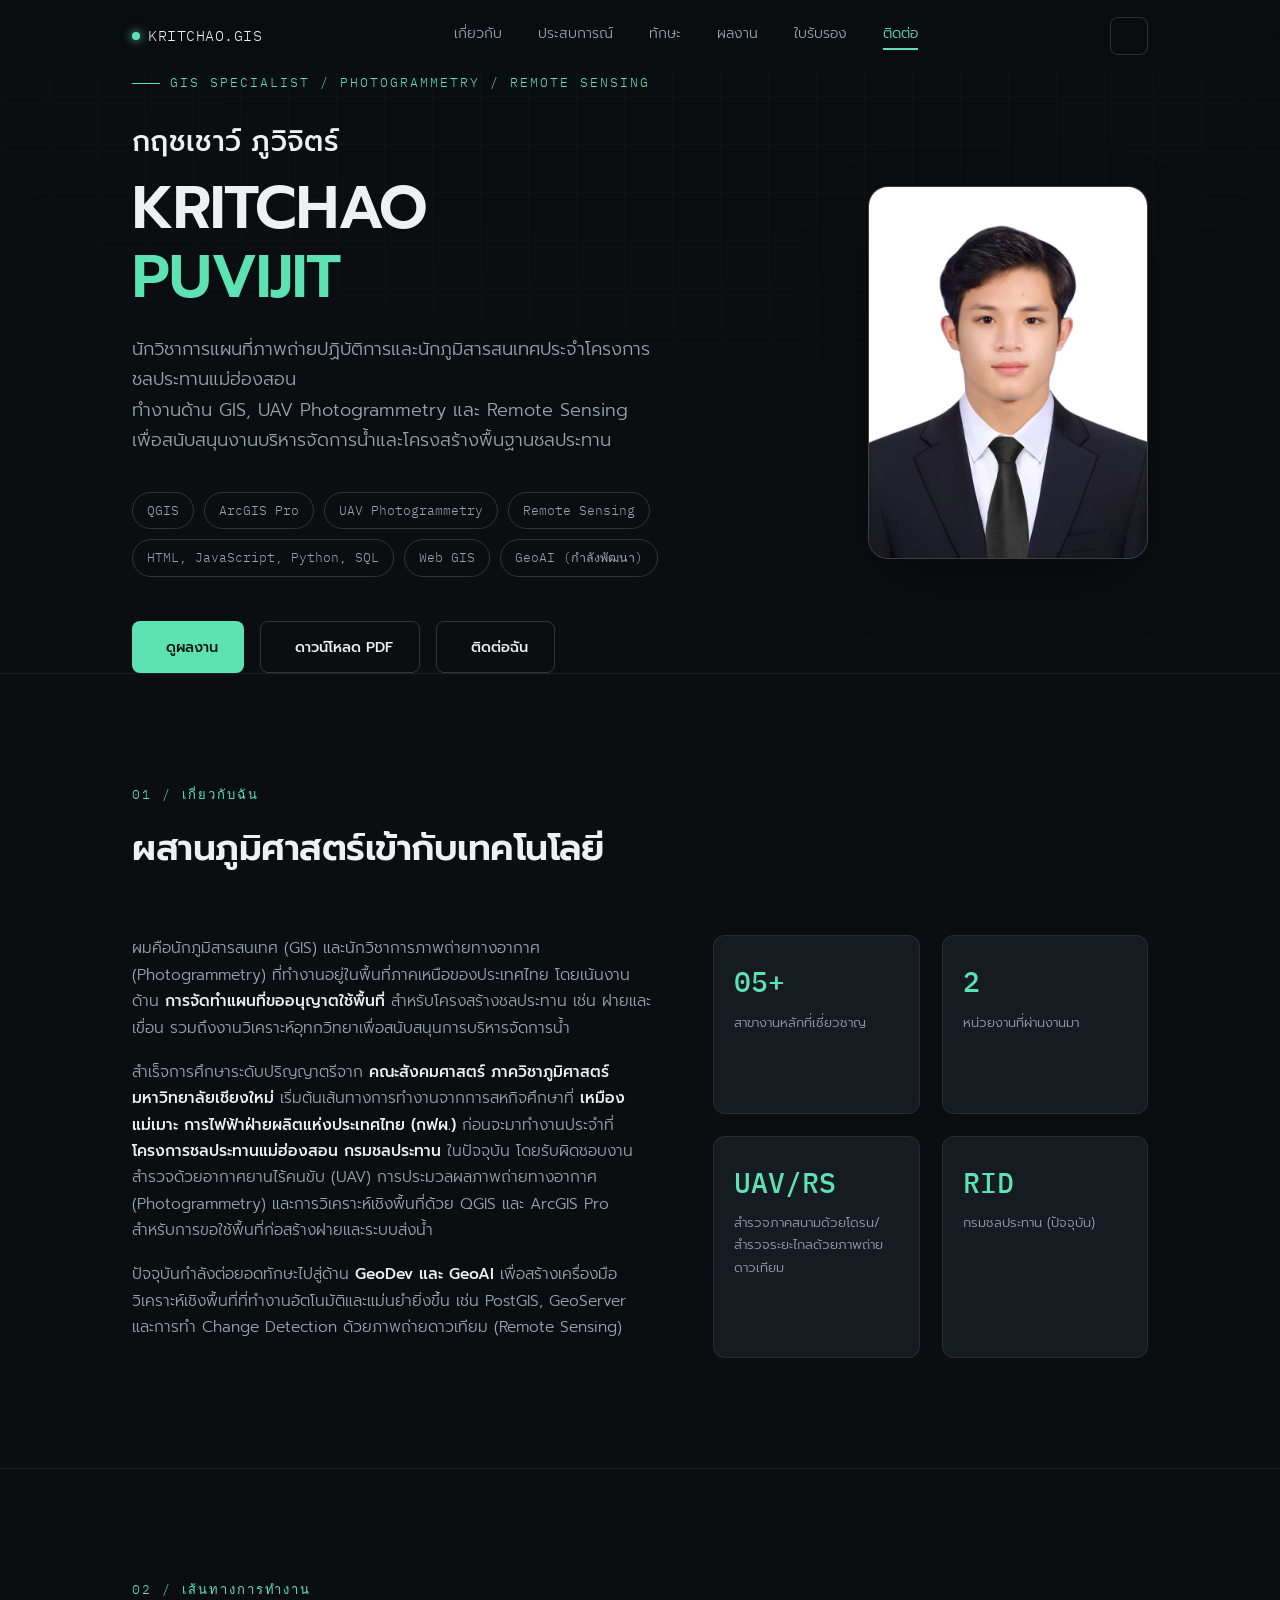
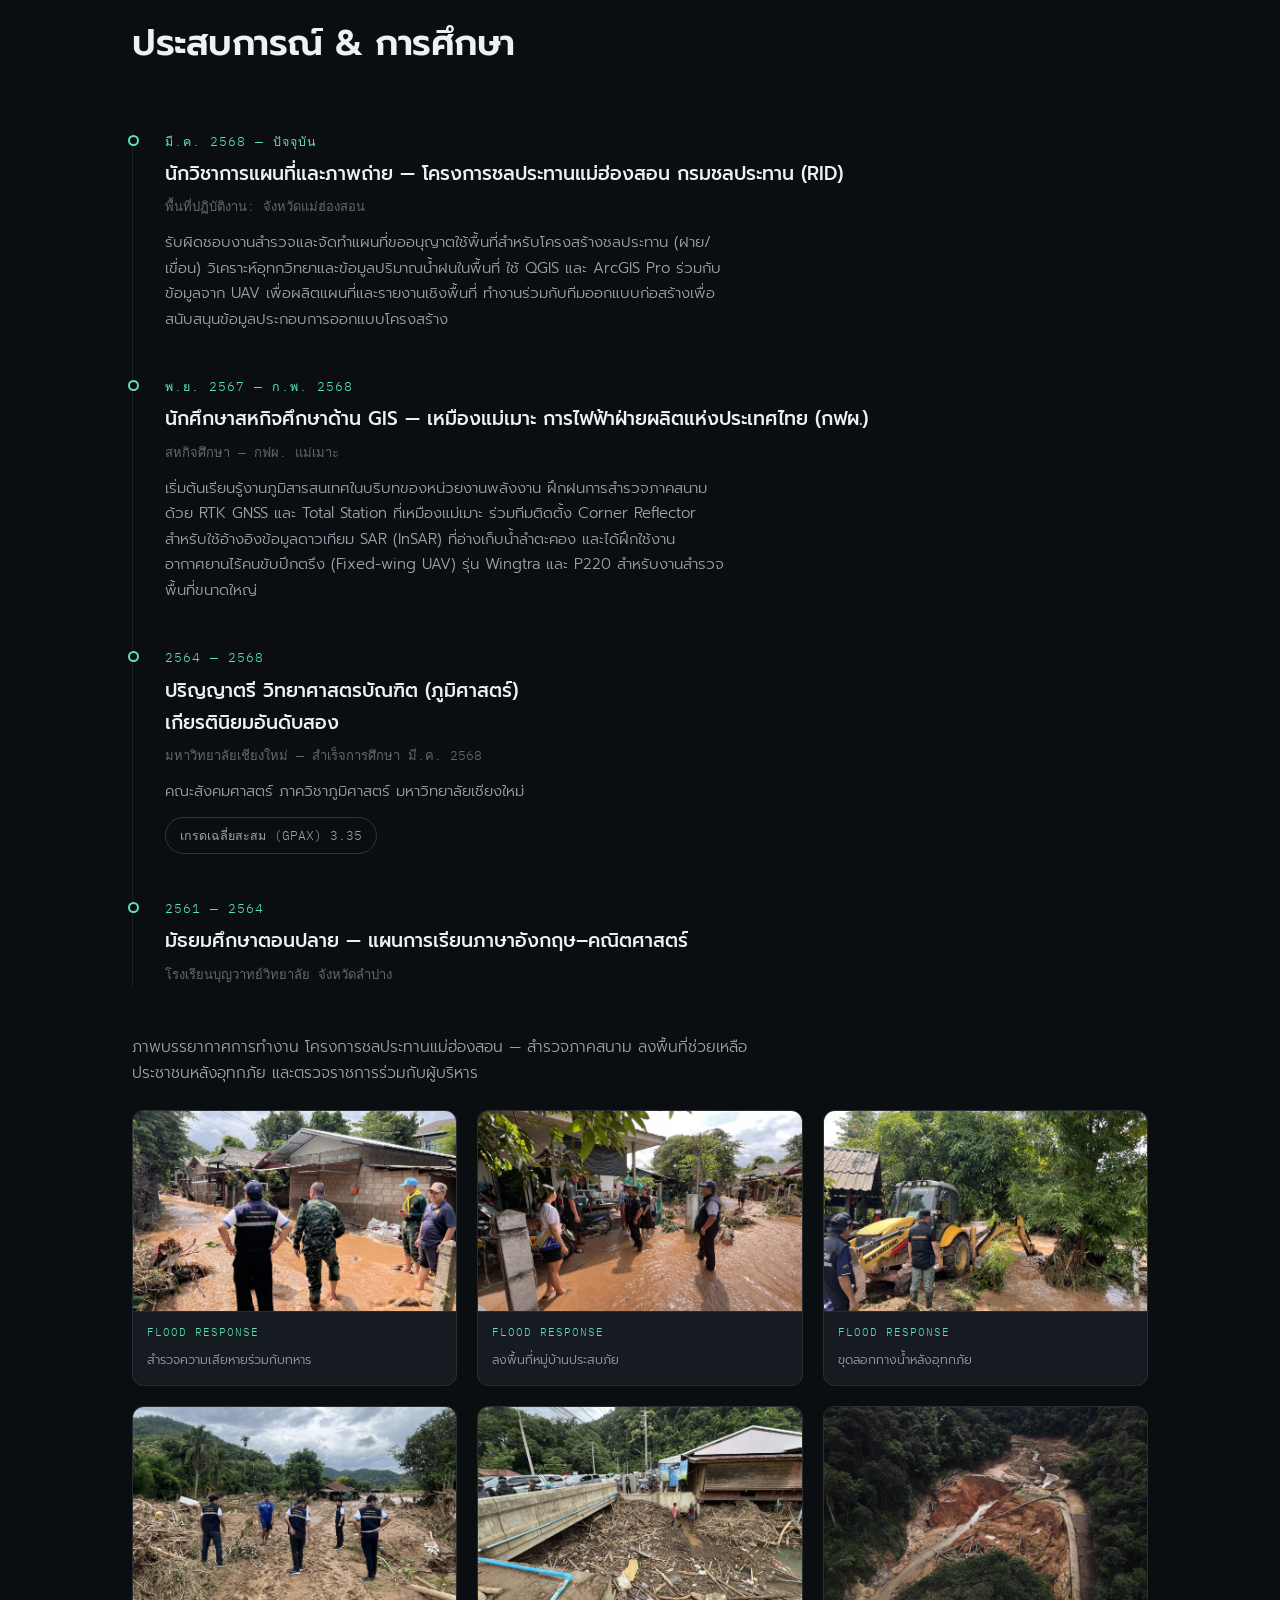
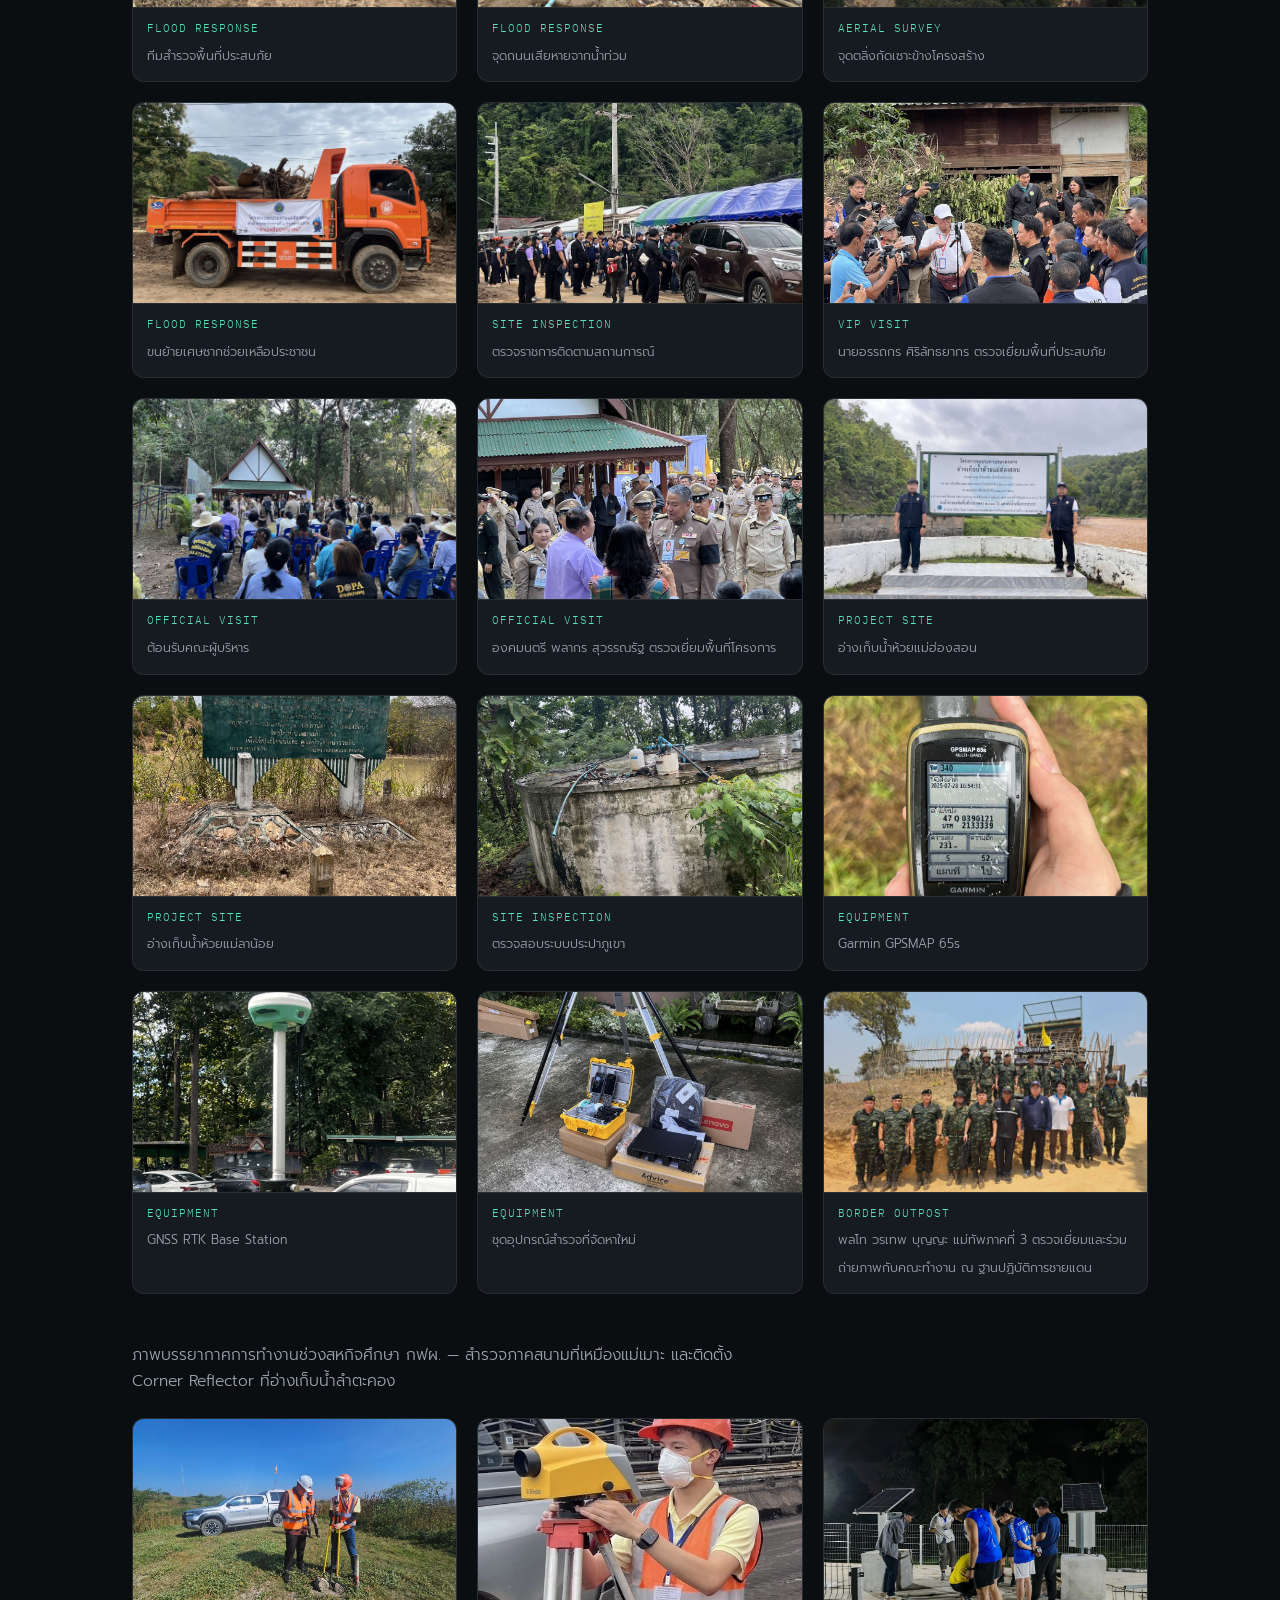
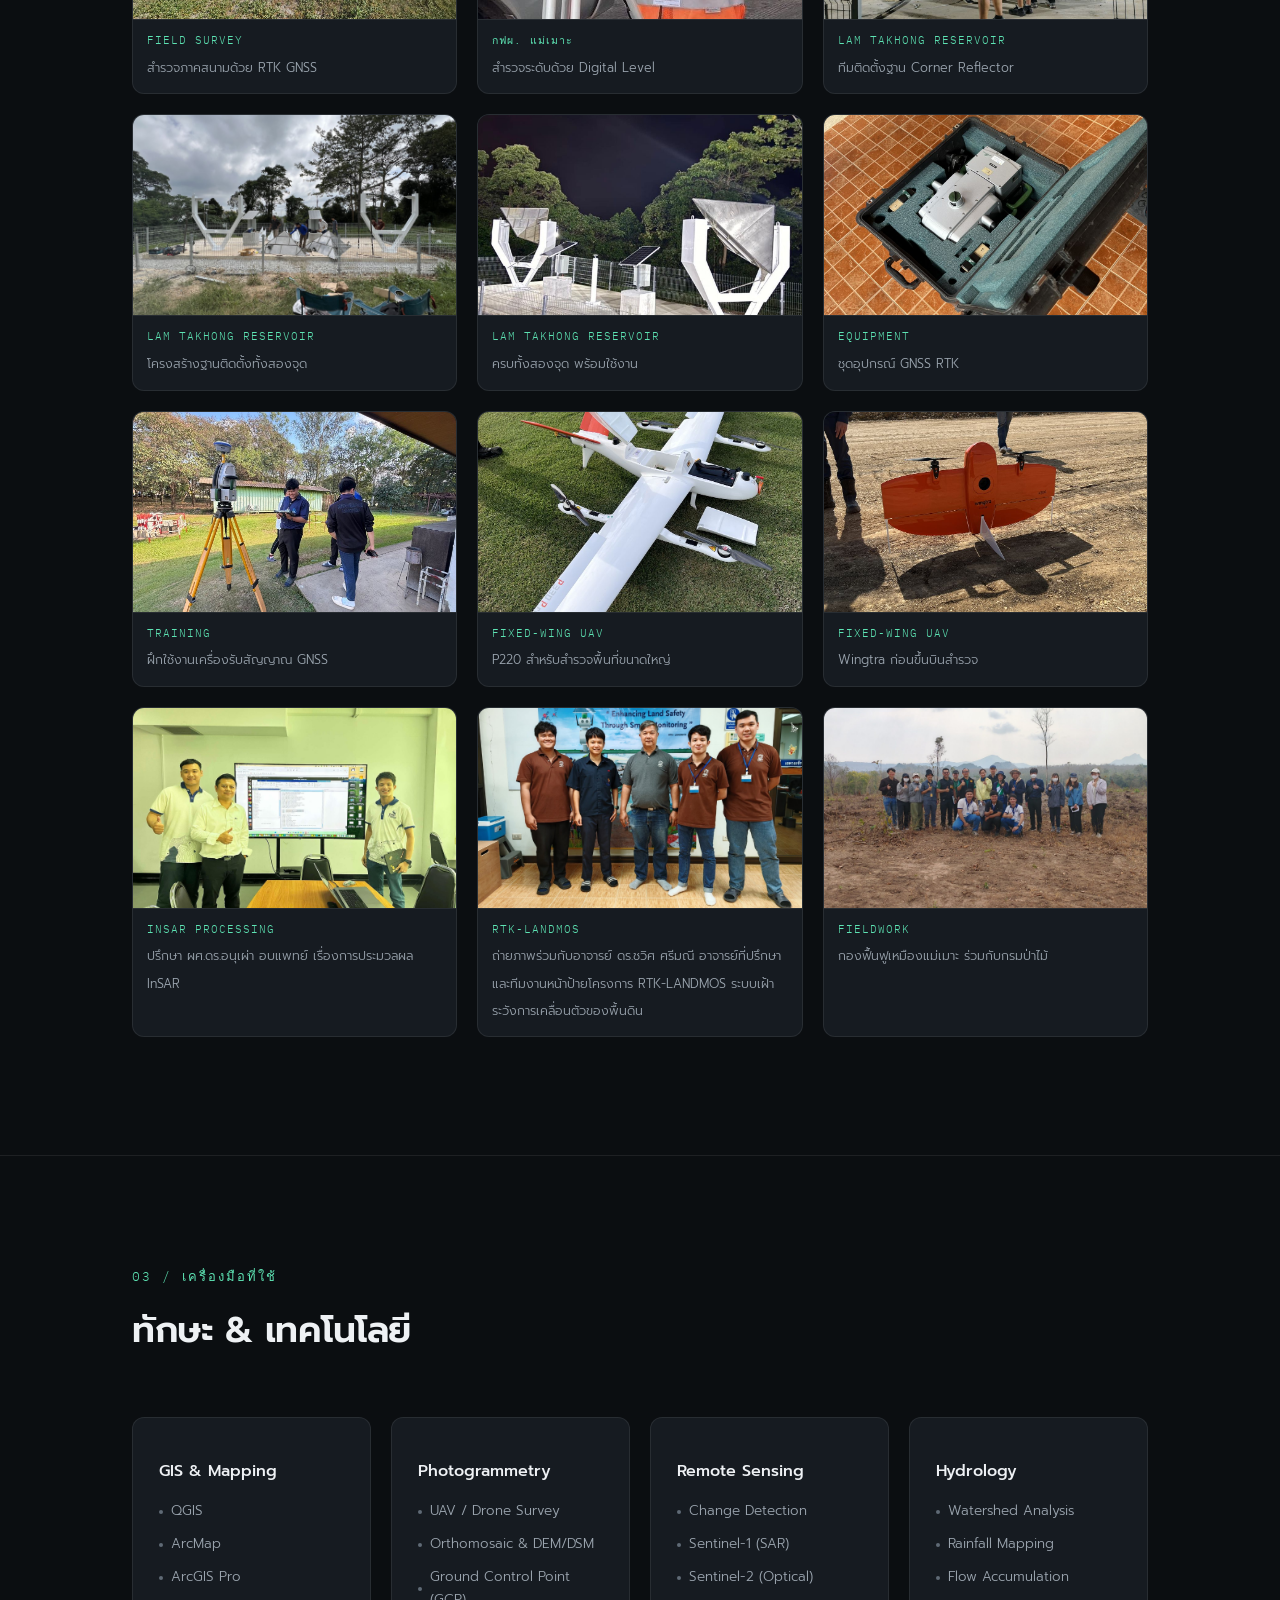
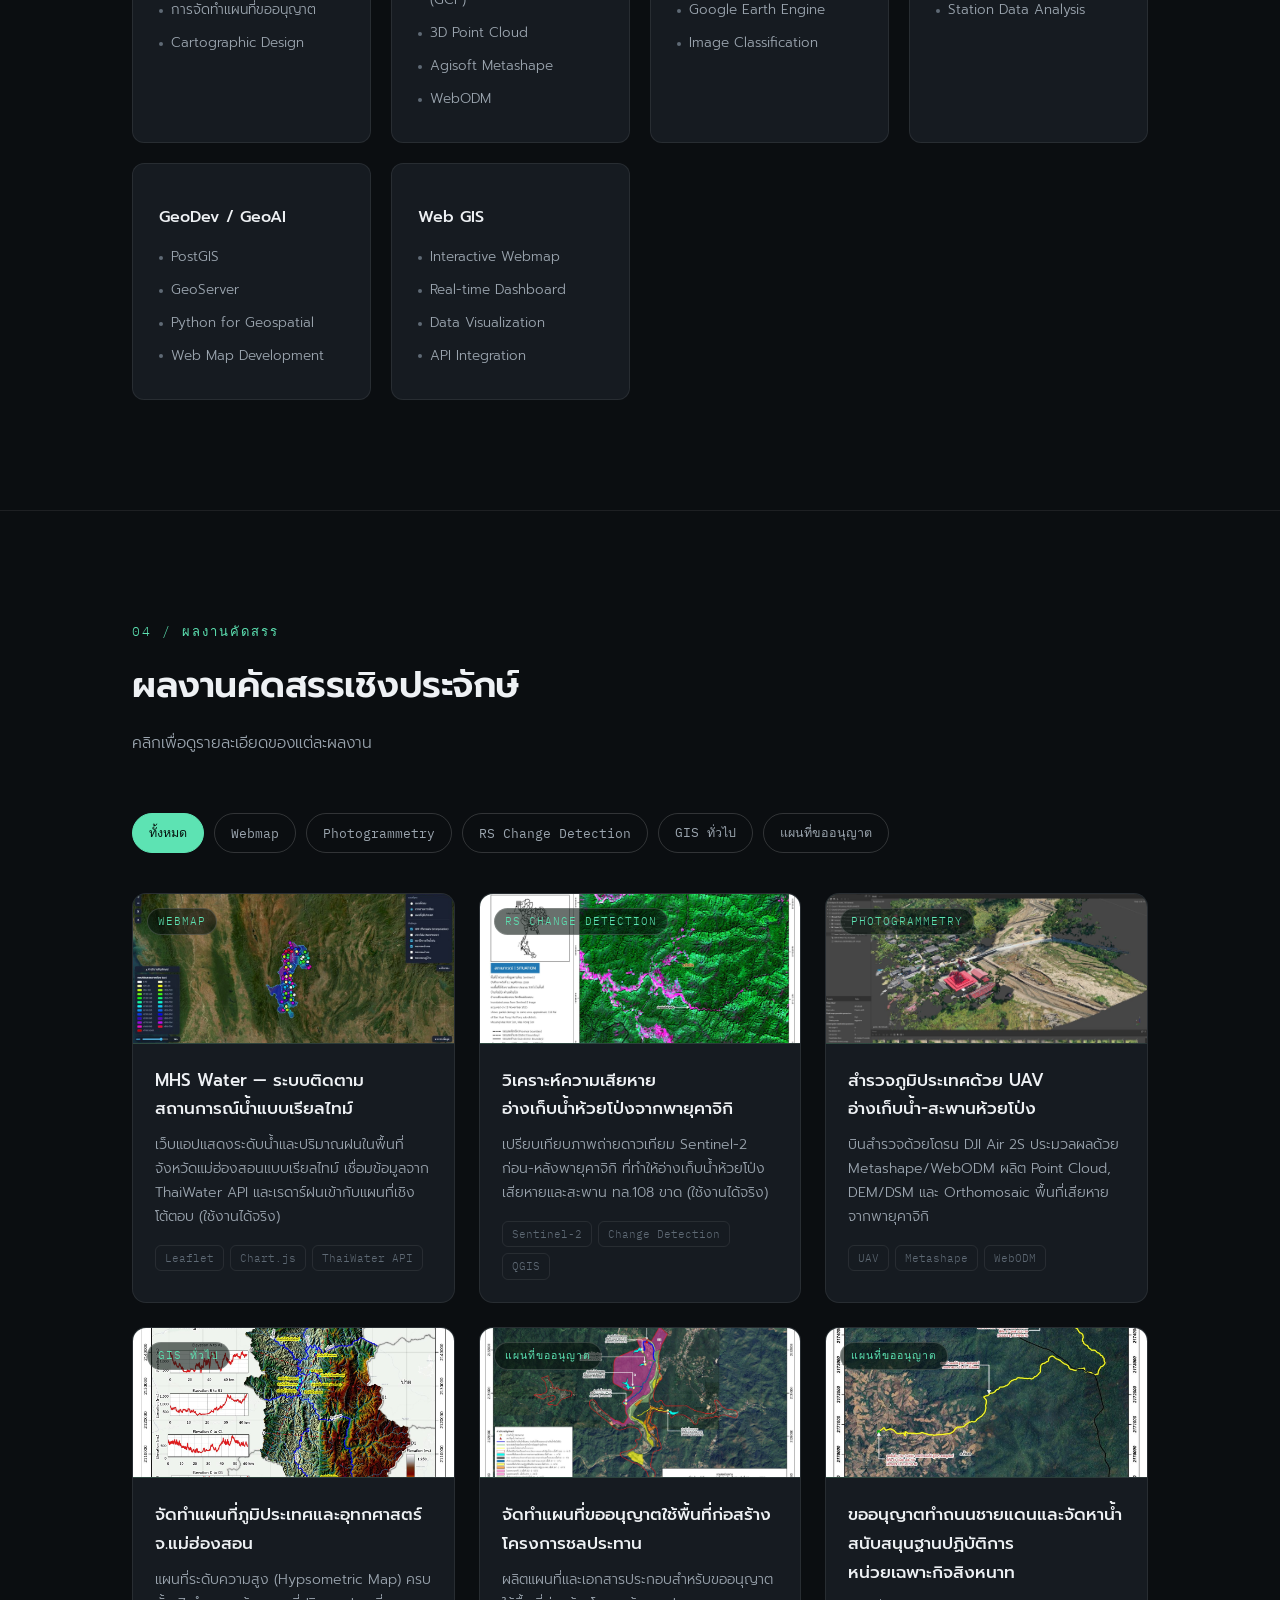
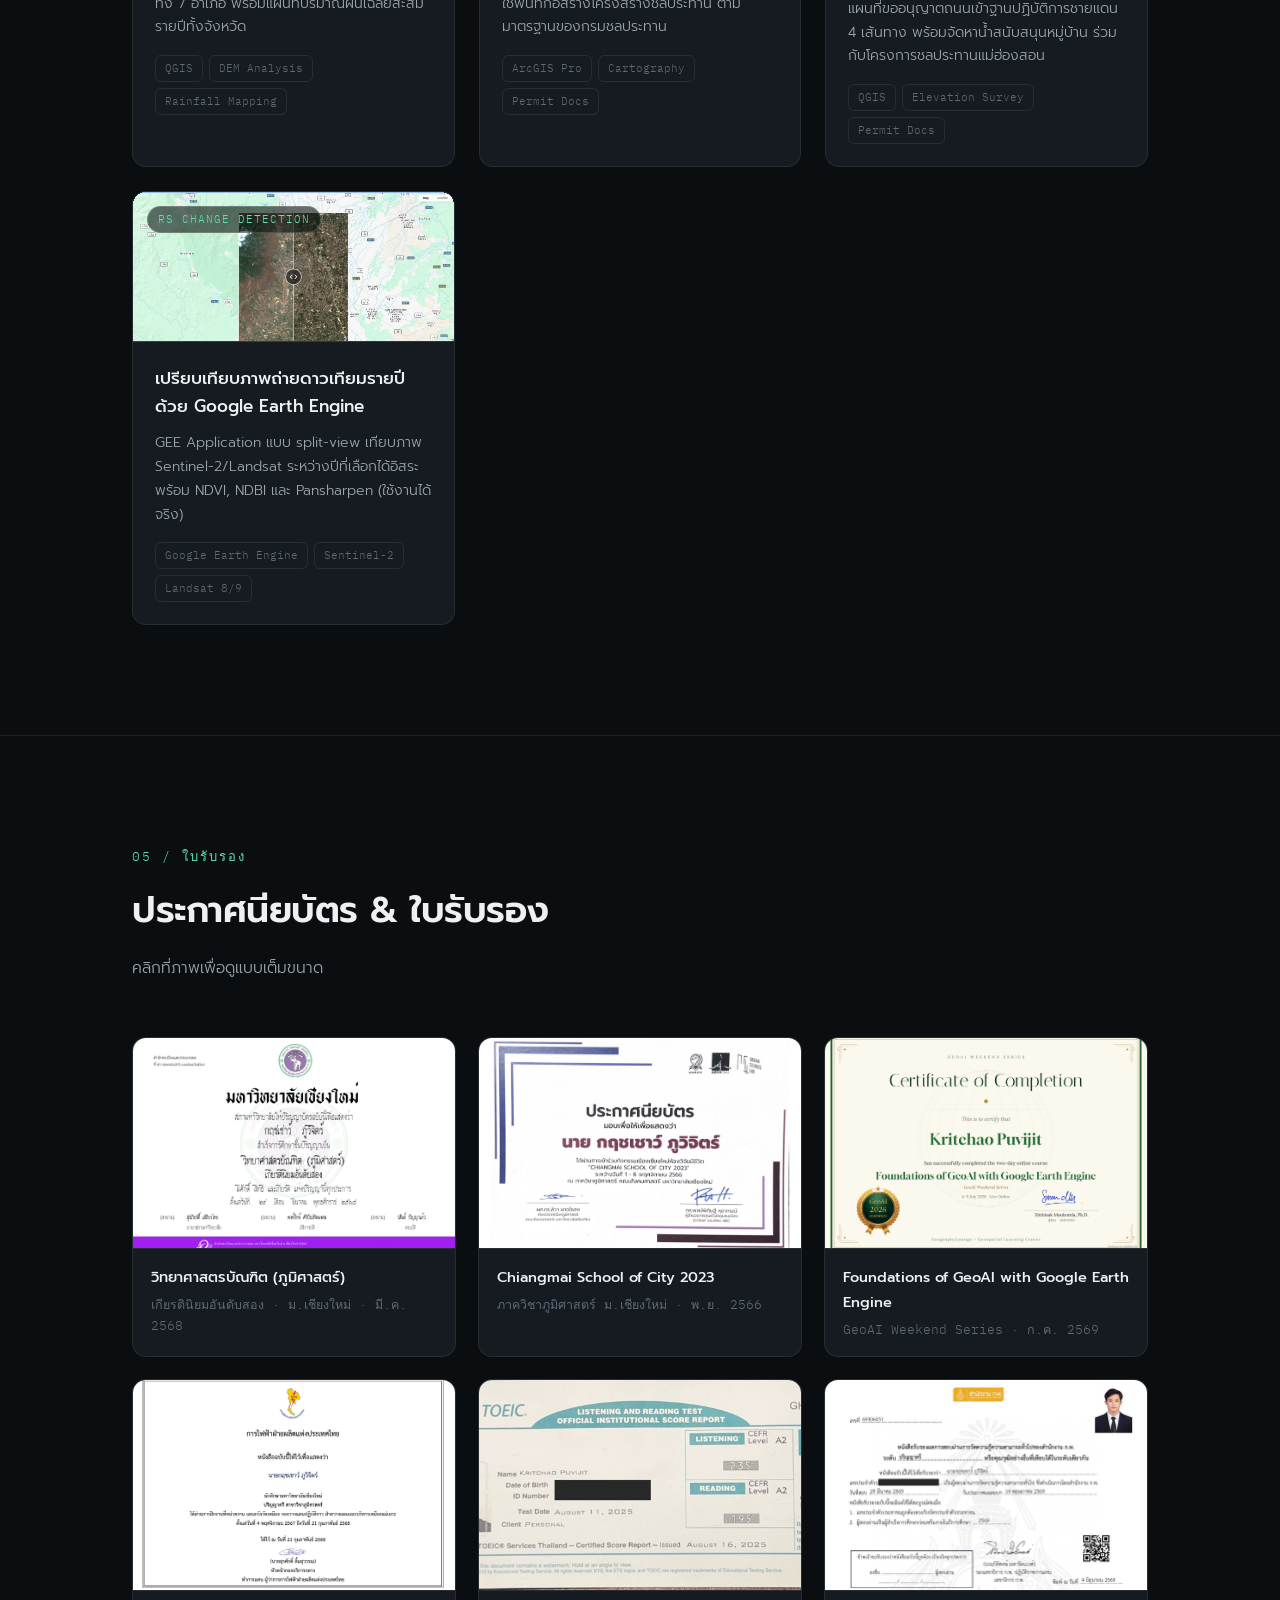
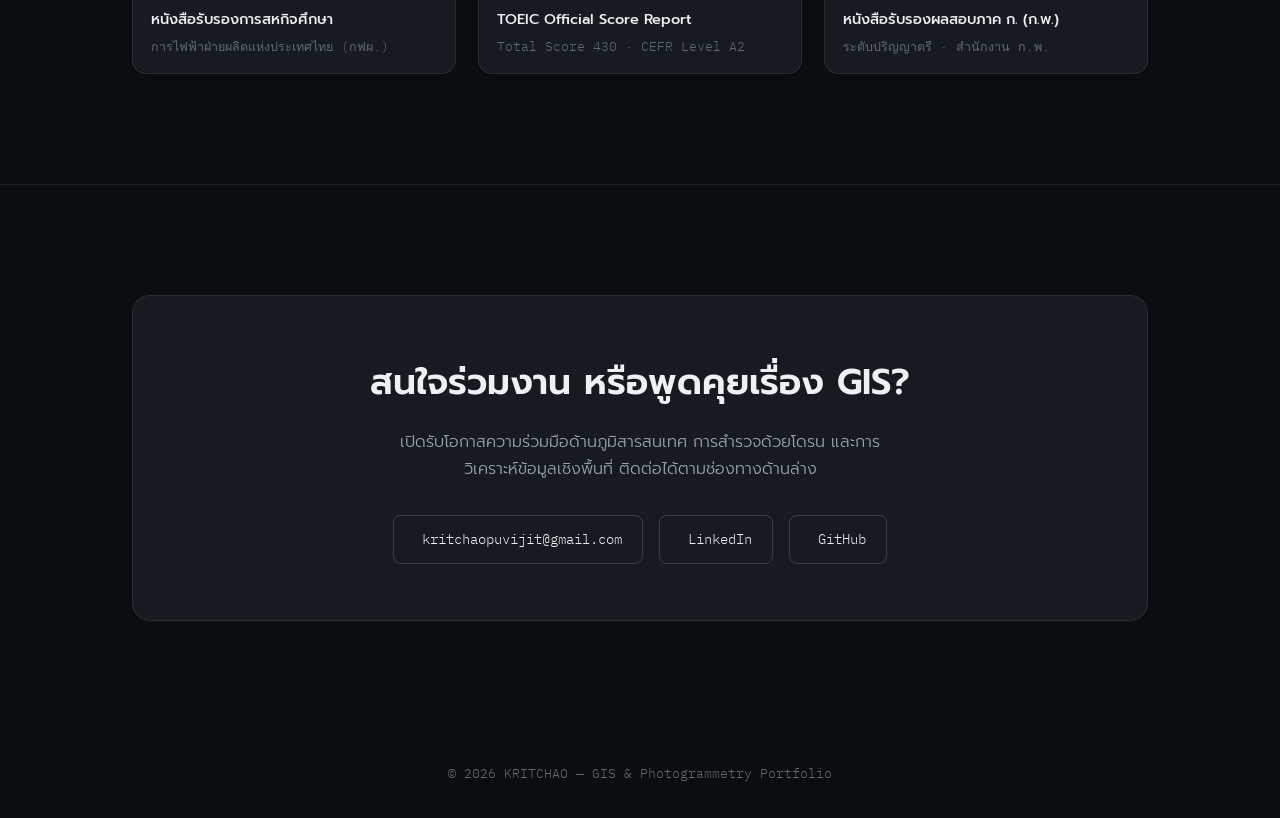
==== commit 8f4d6b4e: "Update hero job title to include photo-map operations role Co-Authored-By: Claude Sonnet 5 <noreply@" ====
--- a/index.html
+++ b/index.html
@@ -48,7 +48,7 @@
         <div class="kicker">GIS Specialist / Photogrammetry / Remote Sensing</div>
         <div class="title-th">กฤชเชาว์ ภูวิจิตร์</div>
         <h1 class="title"><span class="line1">KRITCHAO</span><br><span class="line2">PUVIJIT</span></h1>
-        <p class="lede">นักภูมิสารสนเทศประจำโครงการชลประทานแม่ฮ่องสอน<br>
+        <p class="lede">นักวิชาการแผนที่ภาพถ่ายปฏิบัติการและนักภูมิสารสนเทศประจำโครงการชลประทานแม่ฮ่องสอน<br>
           ทำงานด้าน GIS, UAV Photogrammetry และ Remote Sensing<br>
           เพื่อสนับสนุนงานบริหารจัดการน้ำและโครงสร้างพื้นฐานชลประทาน</p>
         <div class="role-tags">
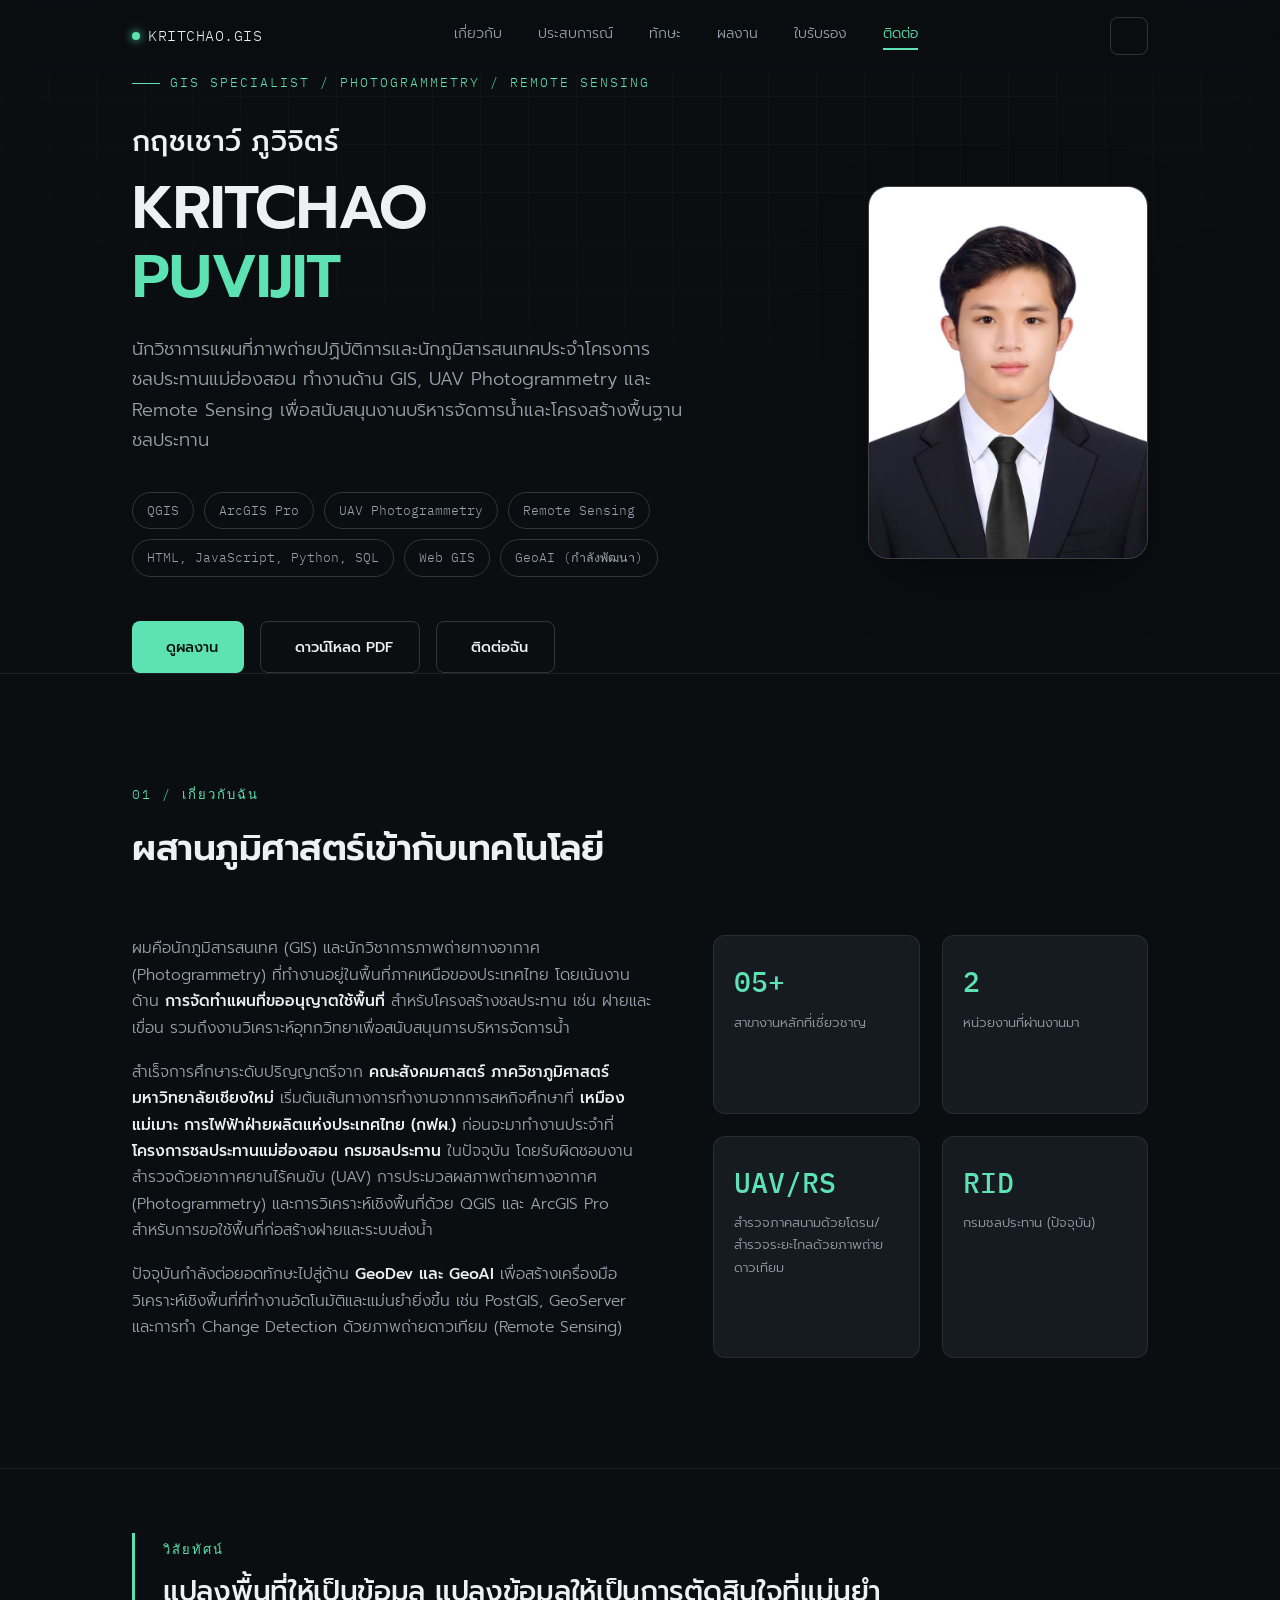
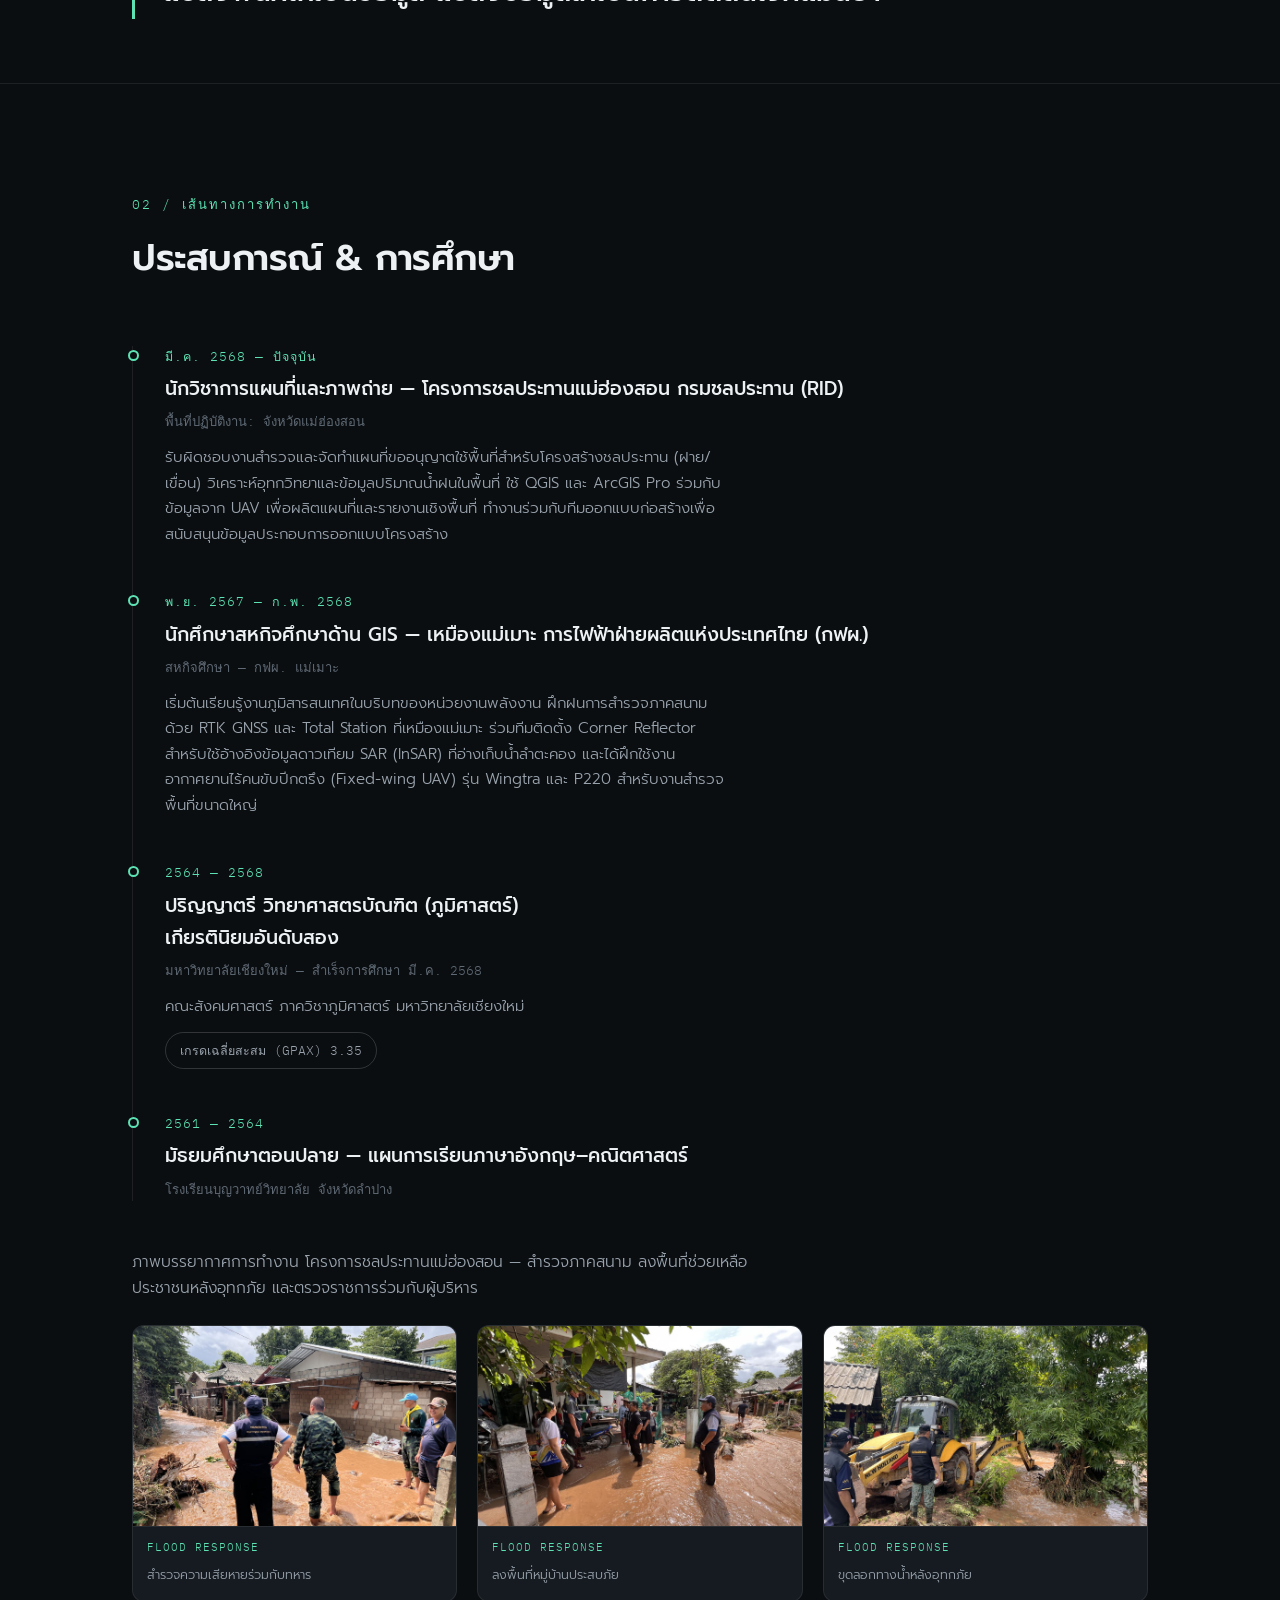
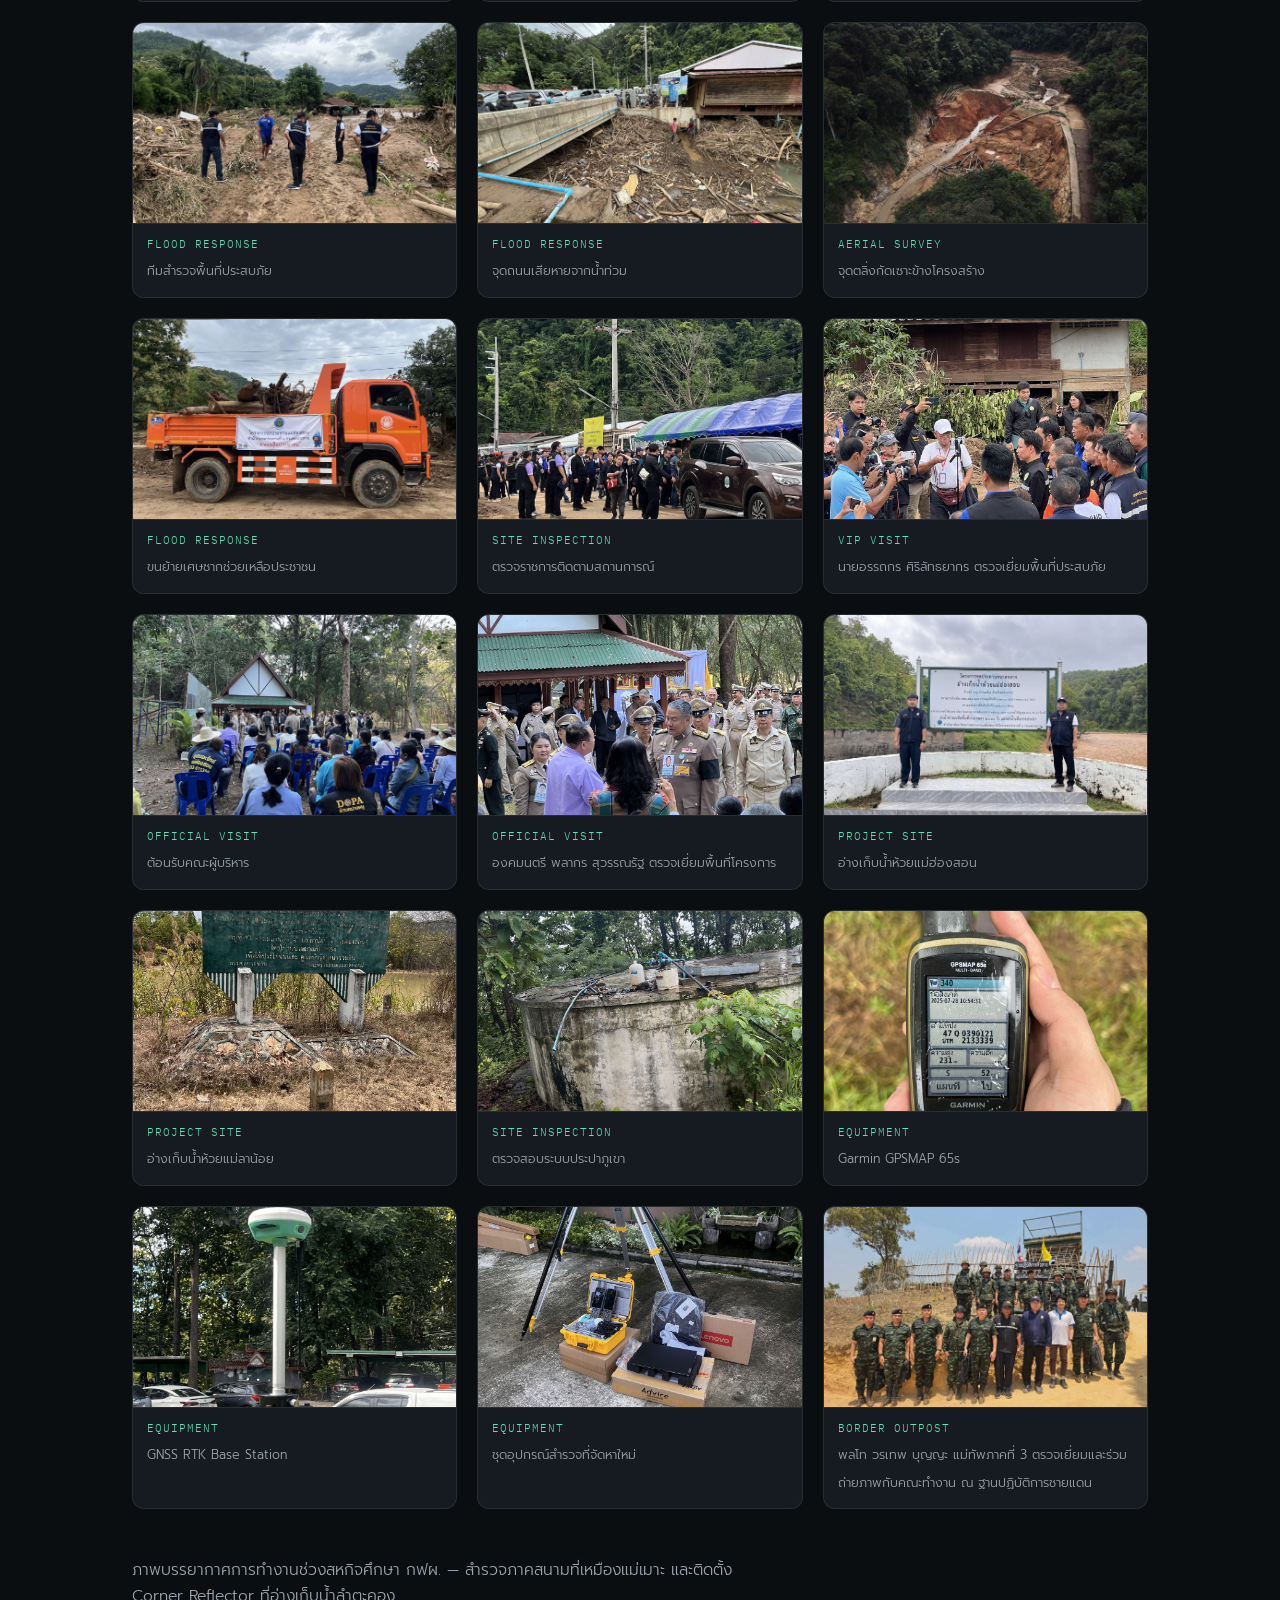
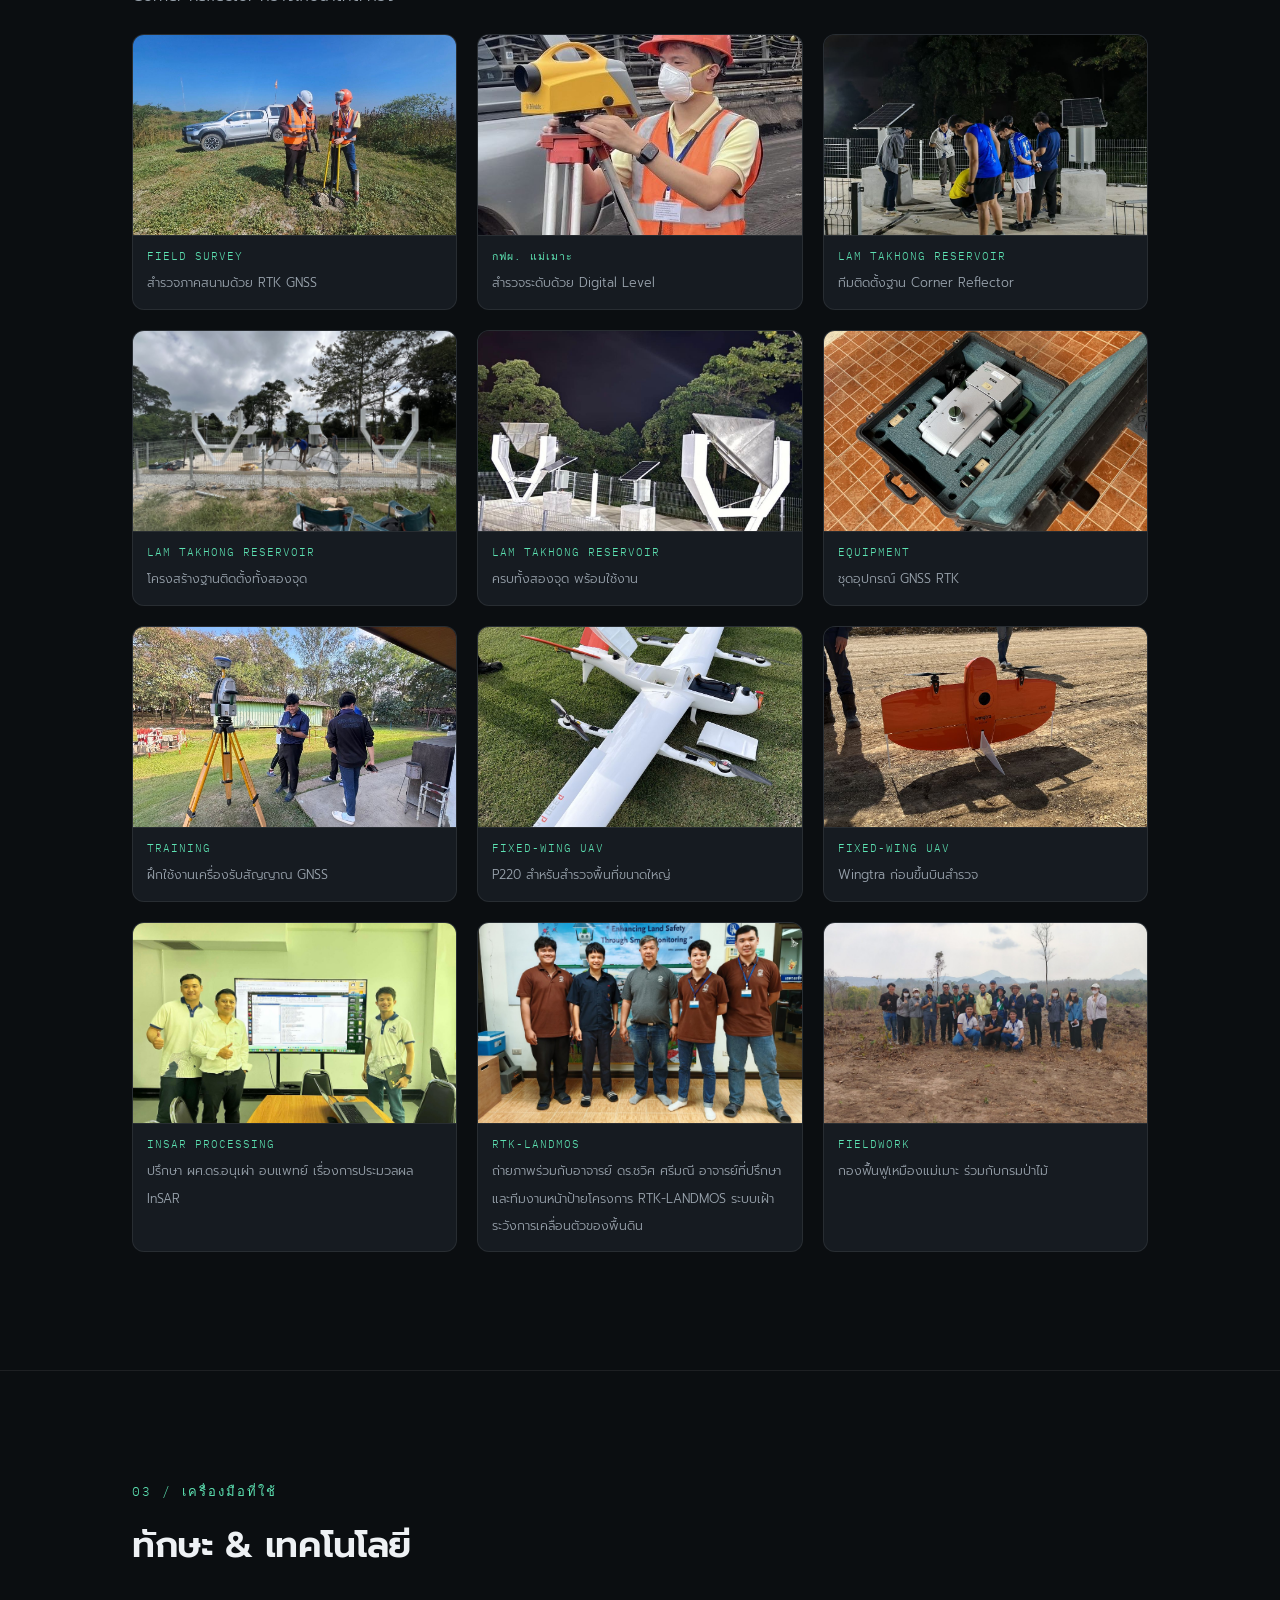
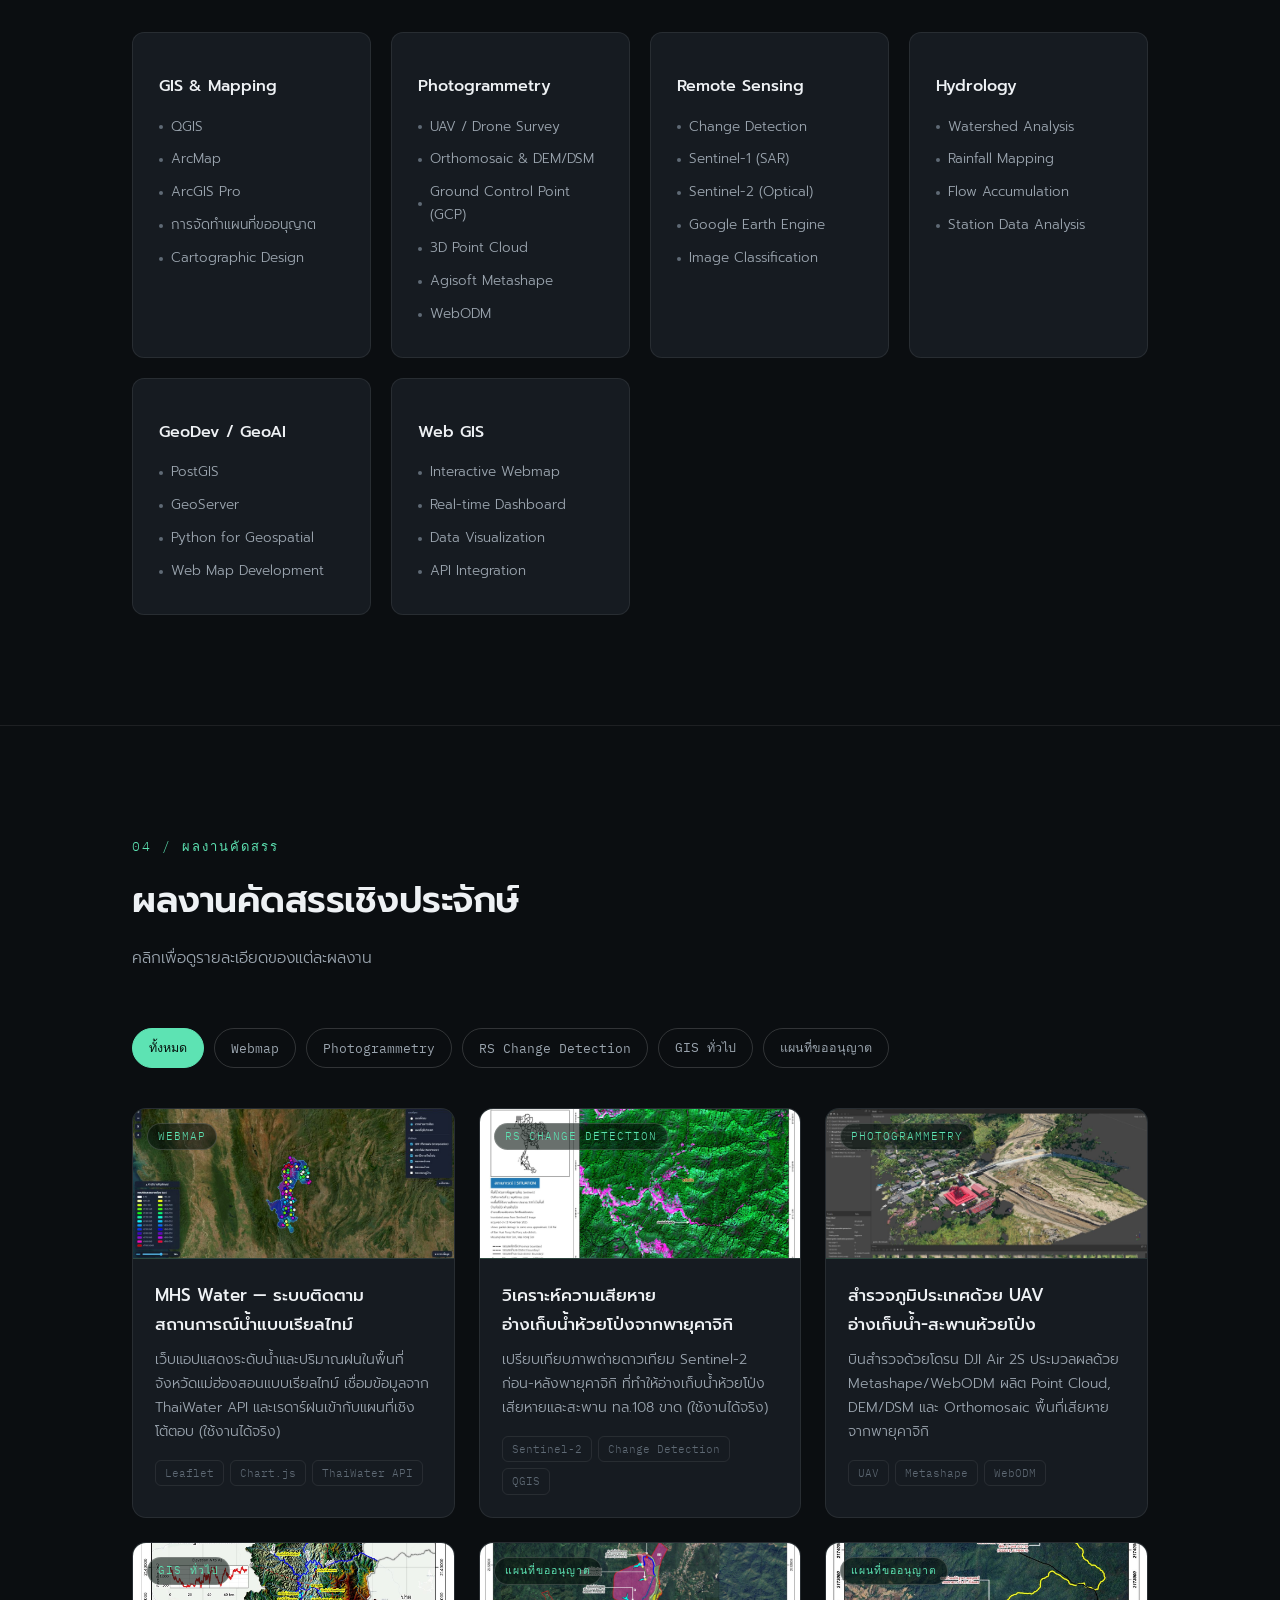
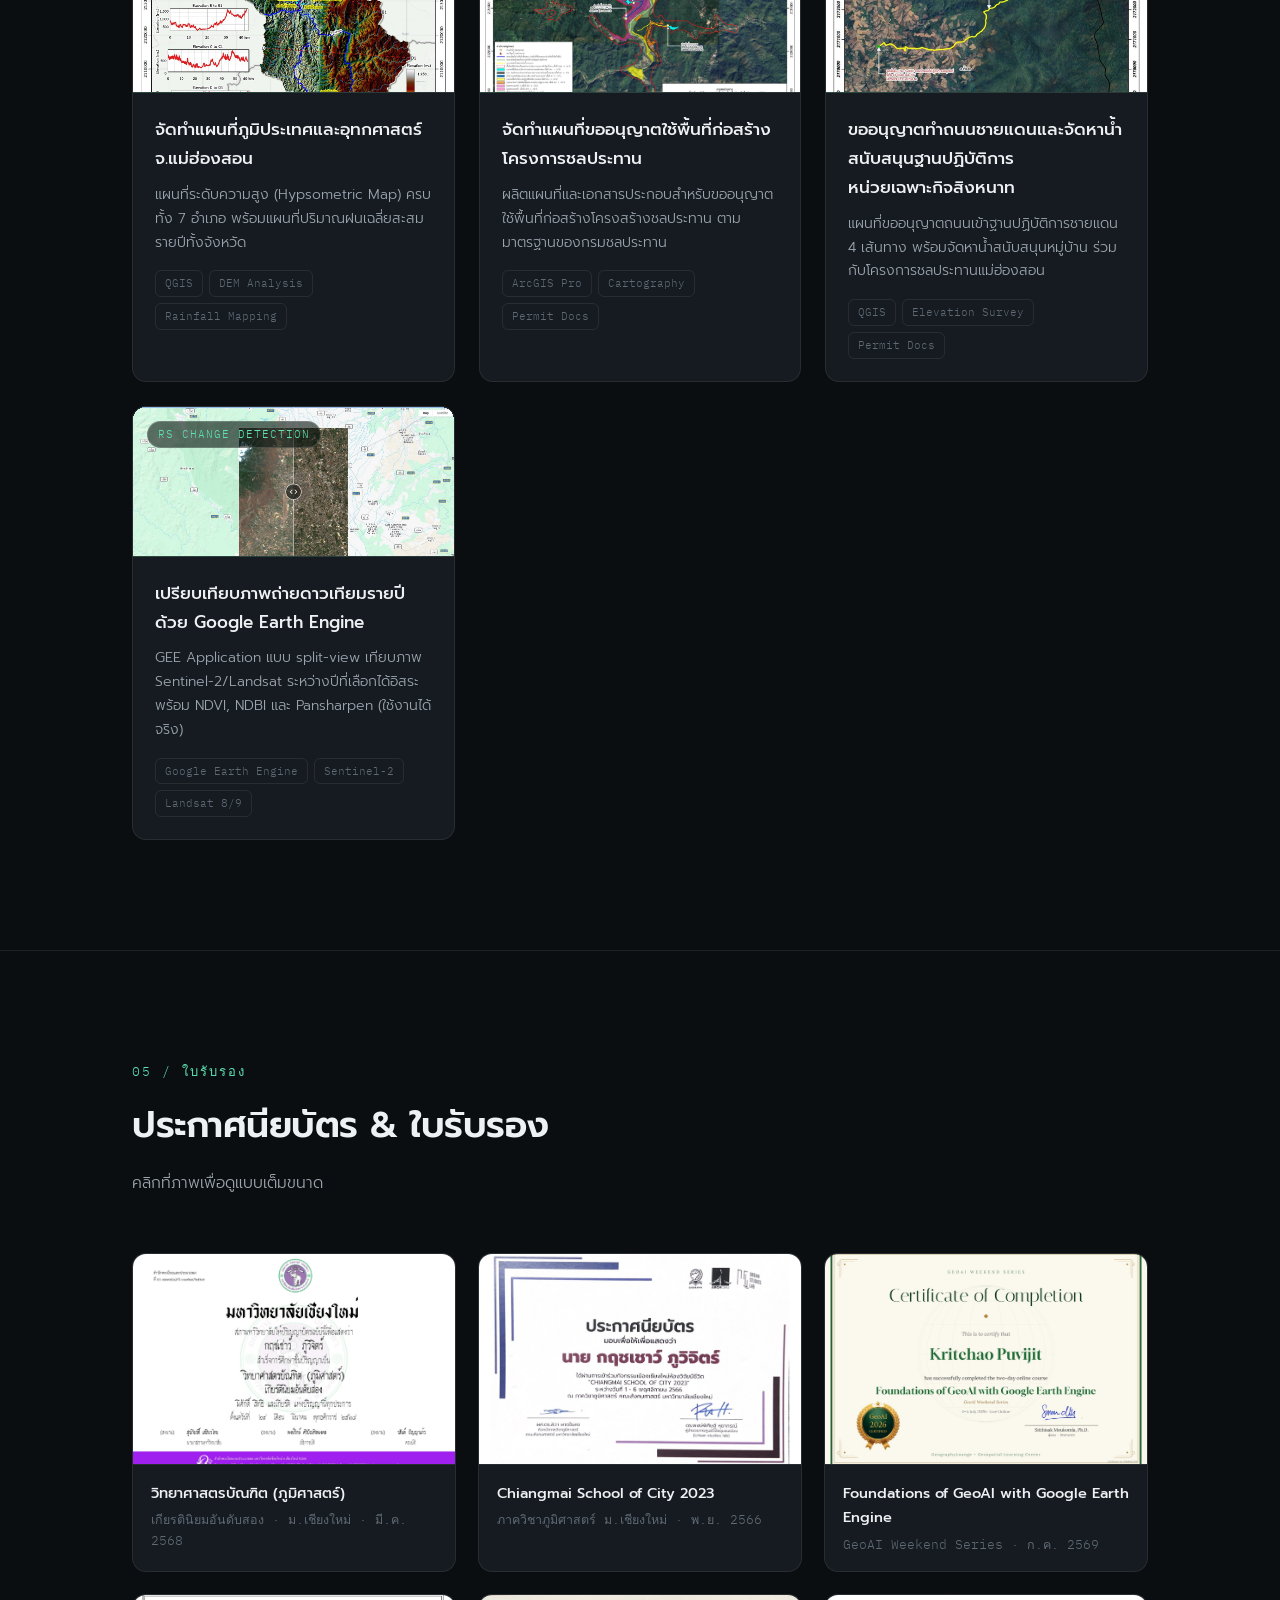
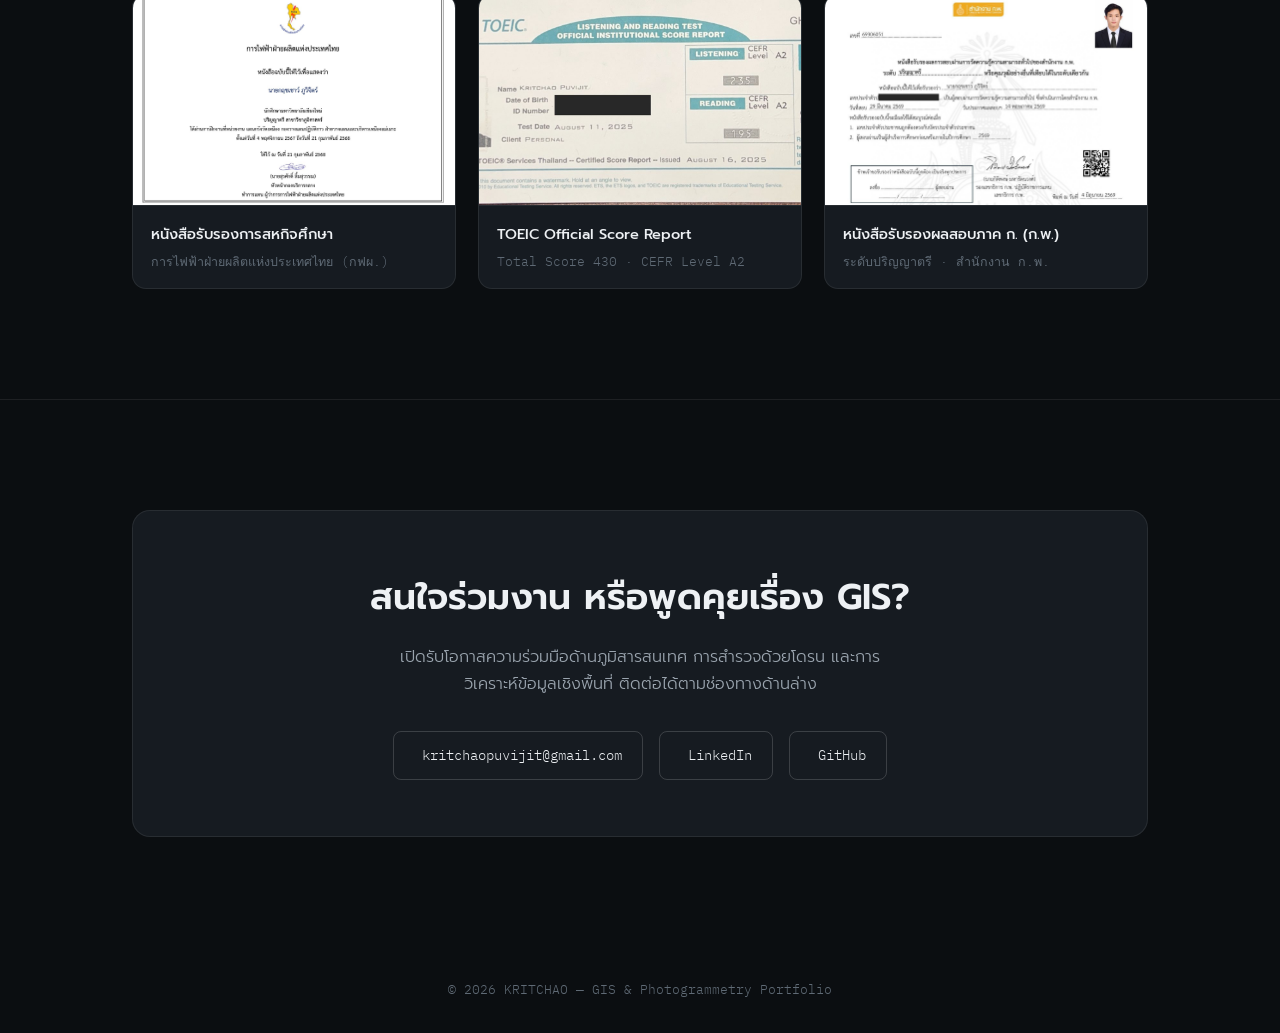
==== commit efcd9989: "Add a vision statement section to the site and PDF portfolio New "วิสัยทัศน์" block placed right aft" ====
--- a/index.html
+++ b/index.html
@@ -48,8 +48,8 @@
         <div class="kicker">GIS Specialist / Photogrammetry / Remote Sensing</div>
         <div class="title-th">กฤชเชาว์ ภูวิจิตร์</div>
         <h1 class="title"><span class="line1">KRITCHAO</span><br><span class="line2">PUVIJIT</span></h1>
-        <p class="lede">นักวิชาการแผนที่ภาพถ่ายปฏิบัติการและนักภูมิสารสนเทศประจำโครงการชลประทานแม่ฮ่องสอน<br>
-          ทำงานด้าน GIS, UAV Photogrammetry และ Remote Sensing<br>
+        <p class="lede">นักวิชาการแผนที่ภาพถ่ายปฏิบัติการและนักภูมิสารสนเทศประจำโครงการชลประทานแม่ฮ่องสอน
+          ทำงานด้าน GIS, UAV Photogrammetry และ Remote Sensing
           เพื่อสนับสนุนงานบริหารจัดการน้ำและโครงสร้างพื้นฐานชลประทาน</p>
         <div class="role-tags">
           <span class="role-tag">QGIS</span>
@@ -114,6 +114,15 @@
             <div class="stat-label">กรมชลประทาน (ปัจจุบัน)</div>
           </div>
         </div>
+      </div>
+    </div>
+  </section>
+
+  <section class="vision fade-in">
+    <div class="wrap">
+      <div class="vision-box">
+        <div class="vision-label">วิสัยทัศน์</div>
+        <p class="vision-text">แปลงพื้นที่ให้เป็นข้อมูล แปลงข้อมูลให้เป็นการตัดสินใจที่แม่นยำ</p>
       </div>
     </div>
   </section>
--- a/style.css
+++ b/style.css
@@ -223,6 +223,11 @@
 .about-grid p strong{color:var(--text);font-weight:500;}
 .stat-block{display:grid;grid-template-columns:1fr 1fr;gap:22px;}
 .stat-card{background:var(--card);border:1px solid var(--border);border-radius:12px;padding:22px 20px;}
+
+.vision{padding:64px 0;}
+.vision-box{border-left:3px solid var(--accent);padding:6px 0 6px 28px;}
+.vision-label{font-family:var(--mono);color:var(--accent);font-size:13px;letter-spacing:2px;margin-bottom:10px;}
+.vision-text{font-size:clamp(20px,3vw,28px);font-weight:500;line-height:1.5;letter-spacing:-0.3px;}
 .stat-num{font-family:var(--mono);font-size:28px;color:var(--accent);font-weight:500;}
 .stat-label{font-size:13px;color:var(--text-dim);margin-top:6px;}
 
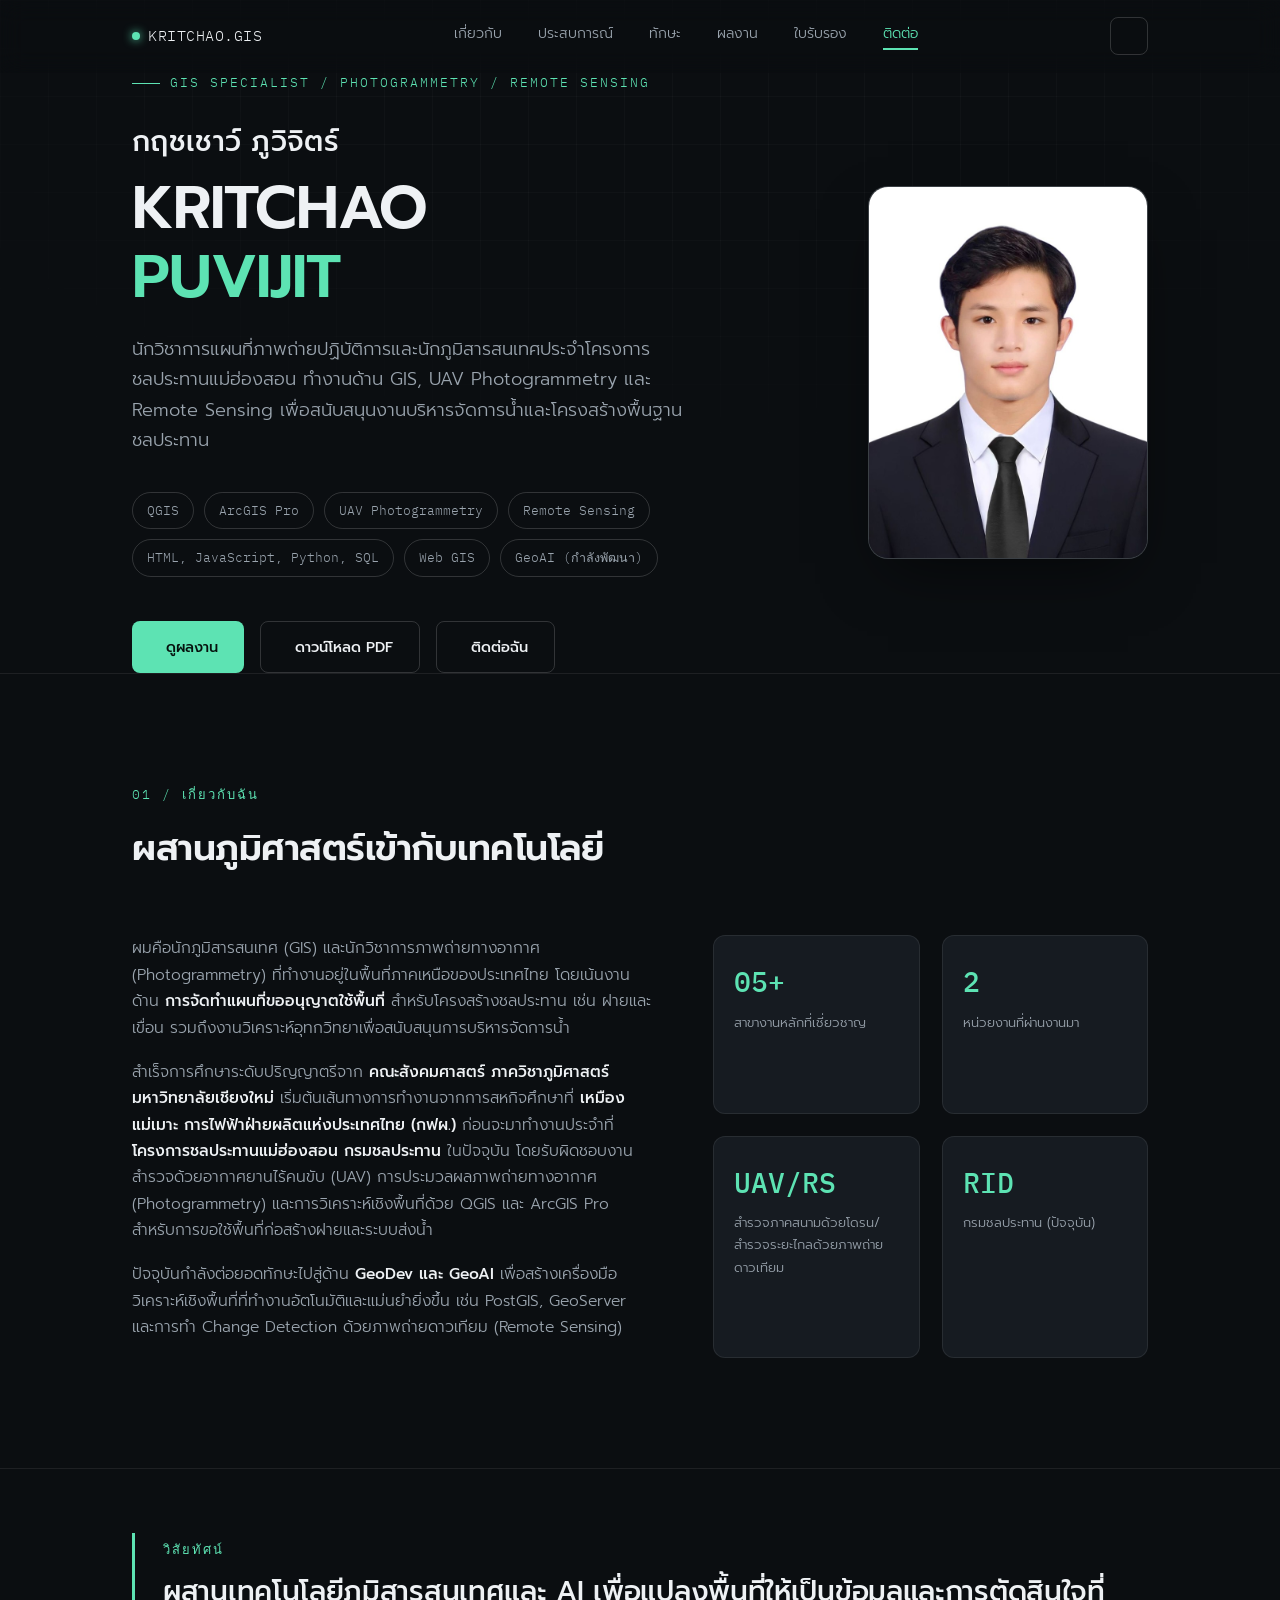
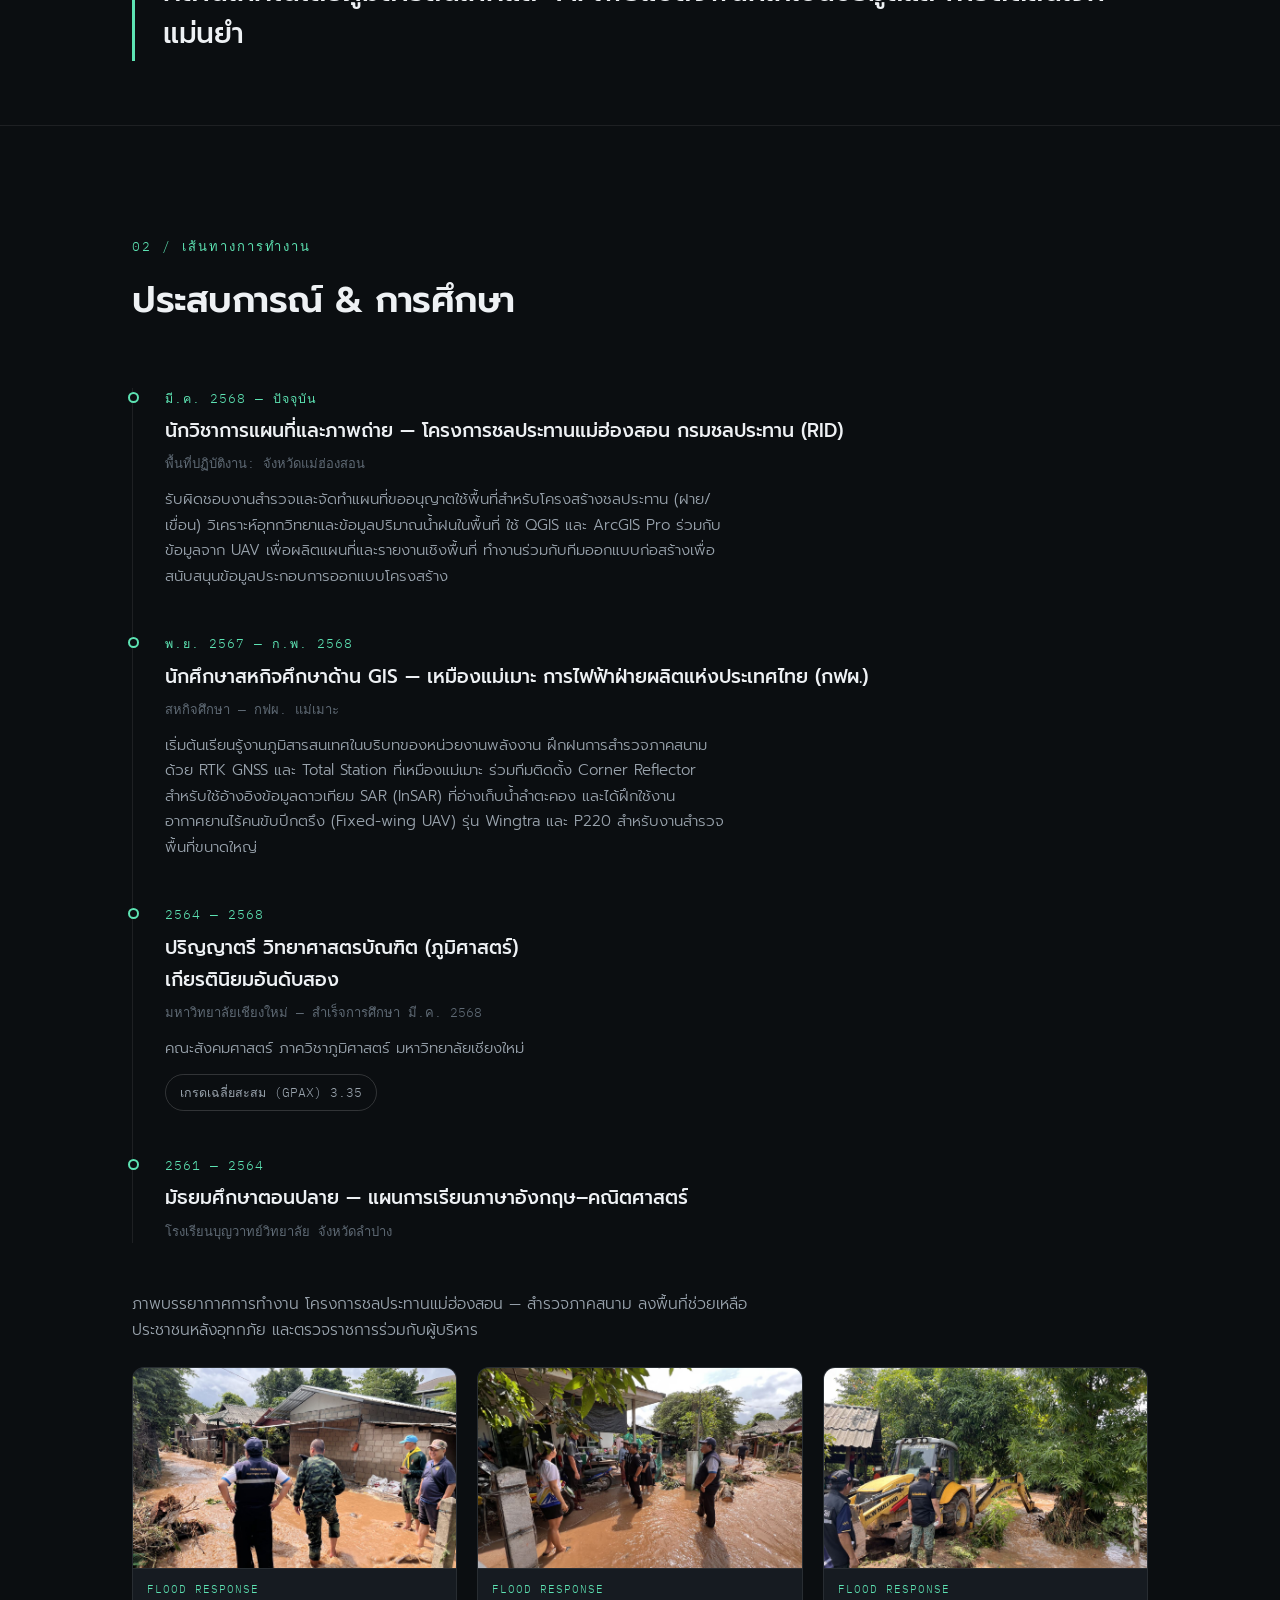
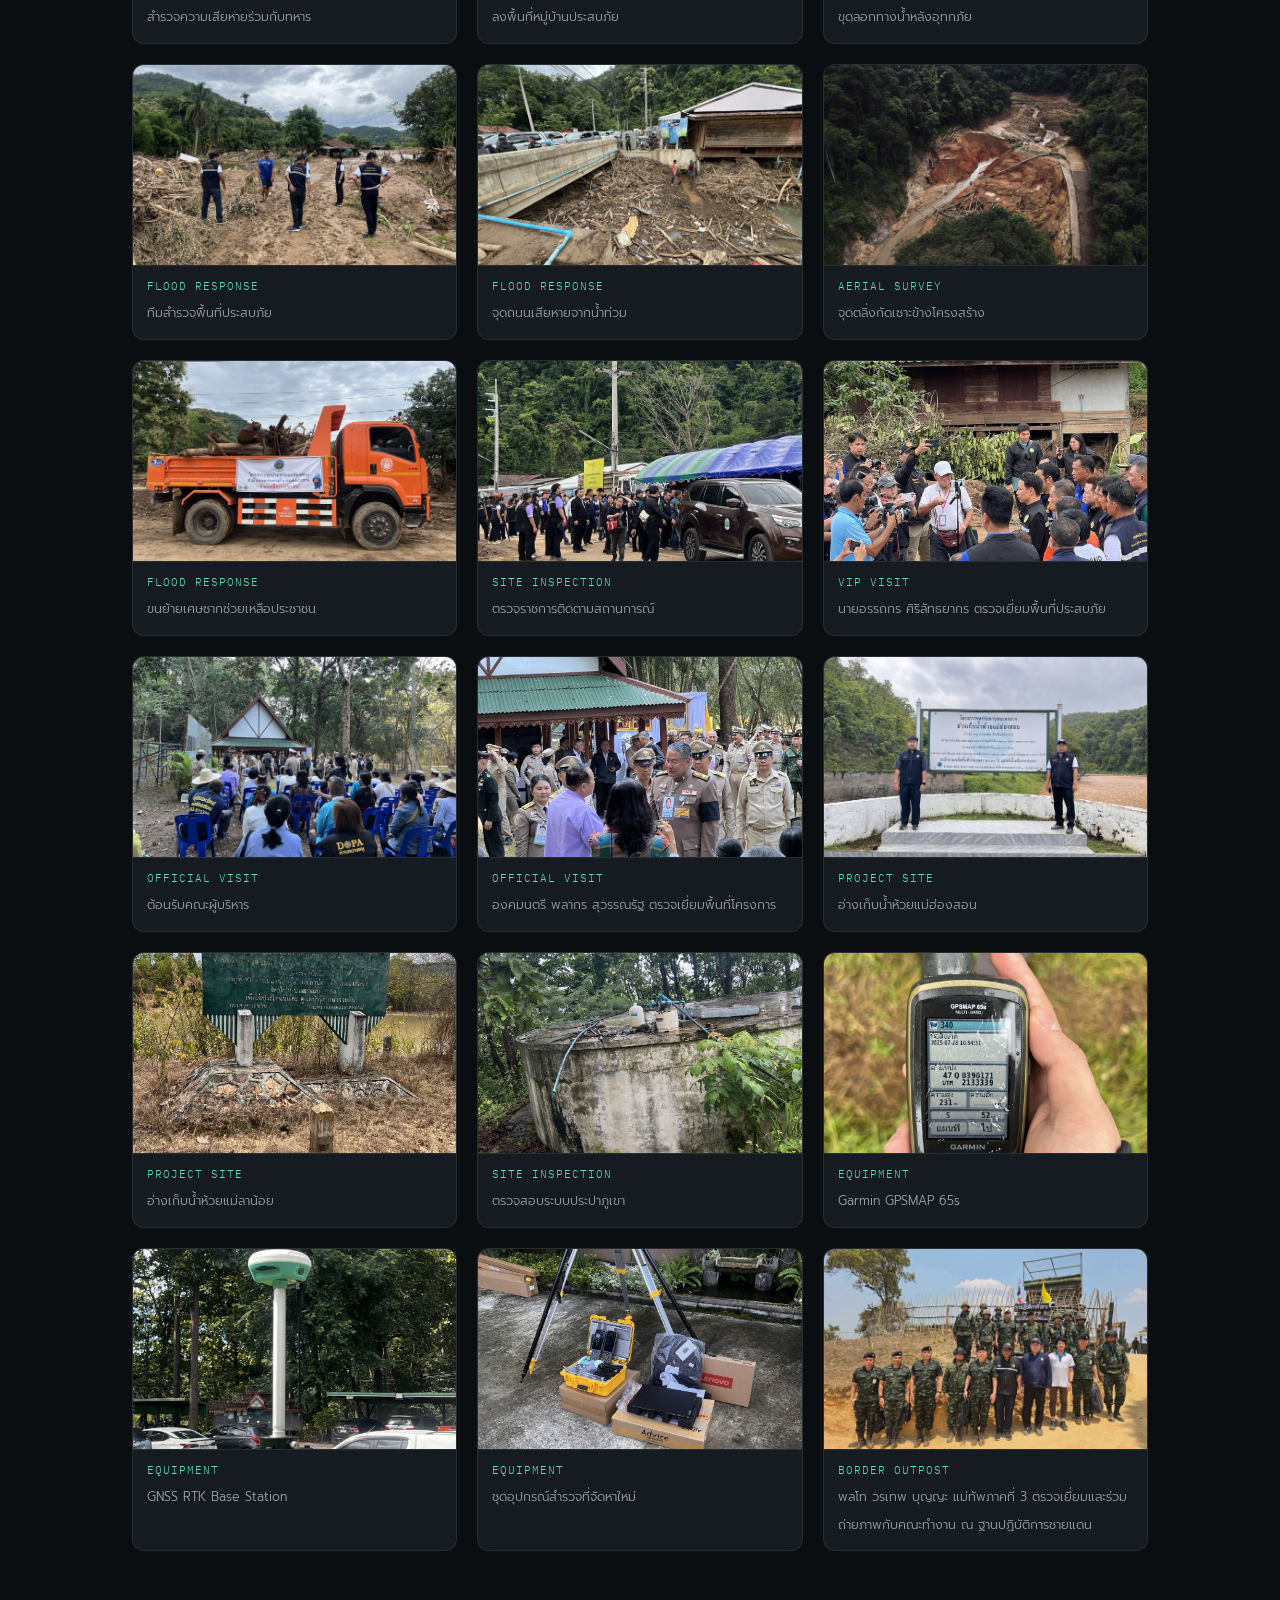
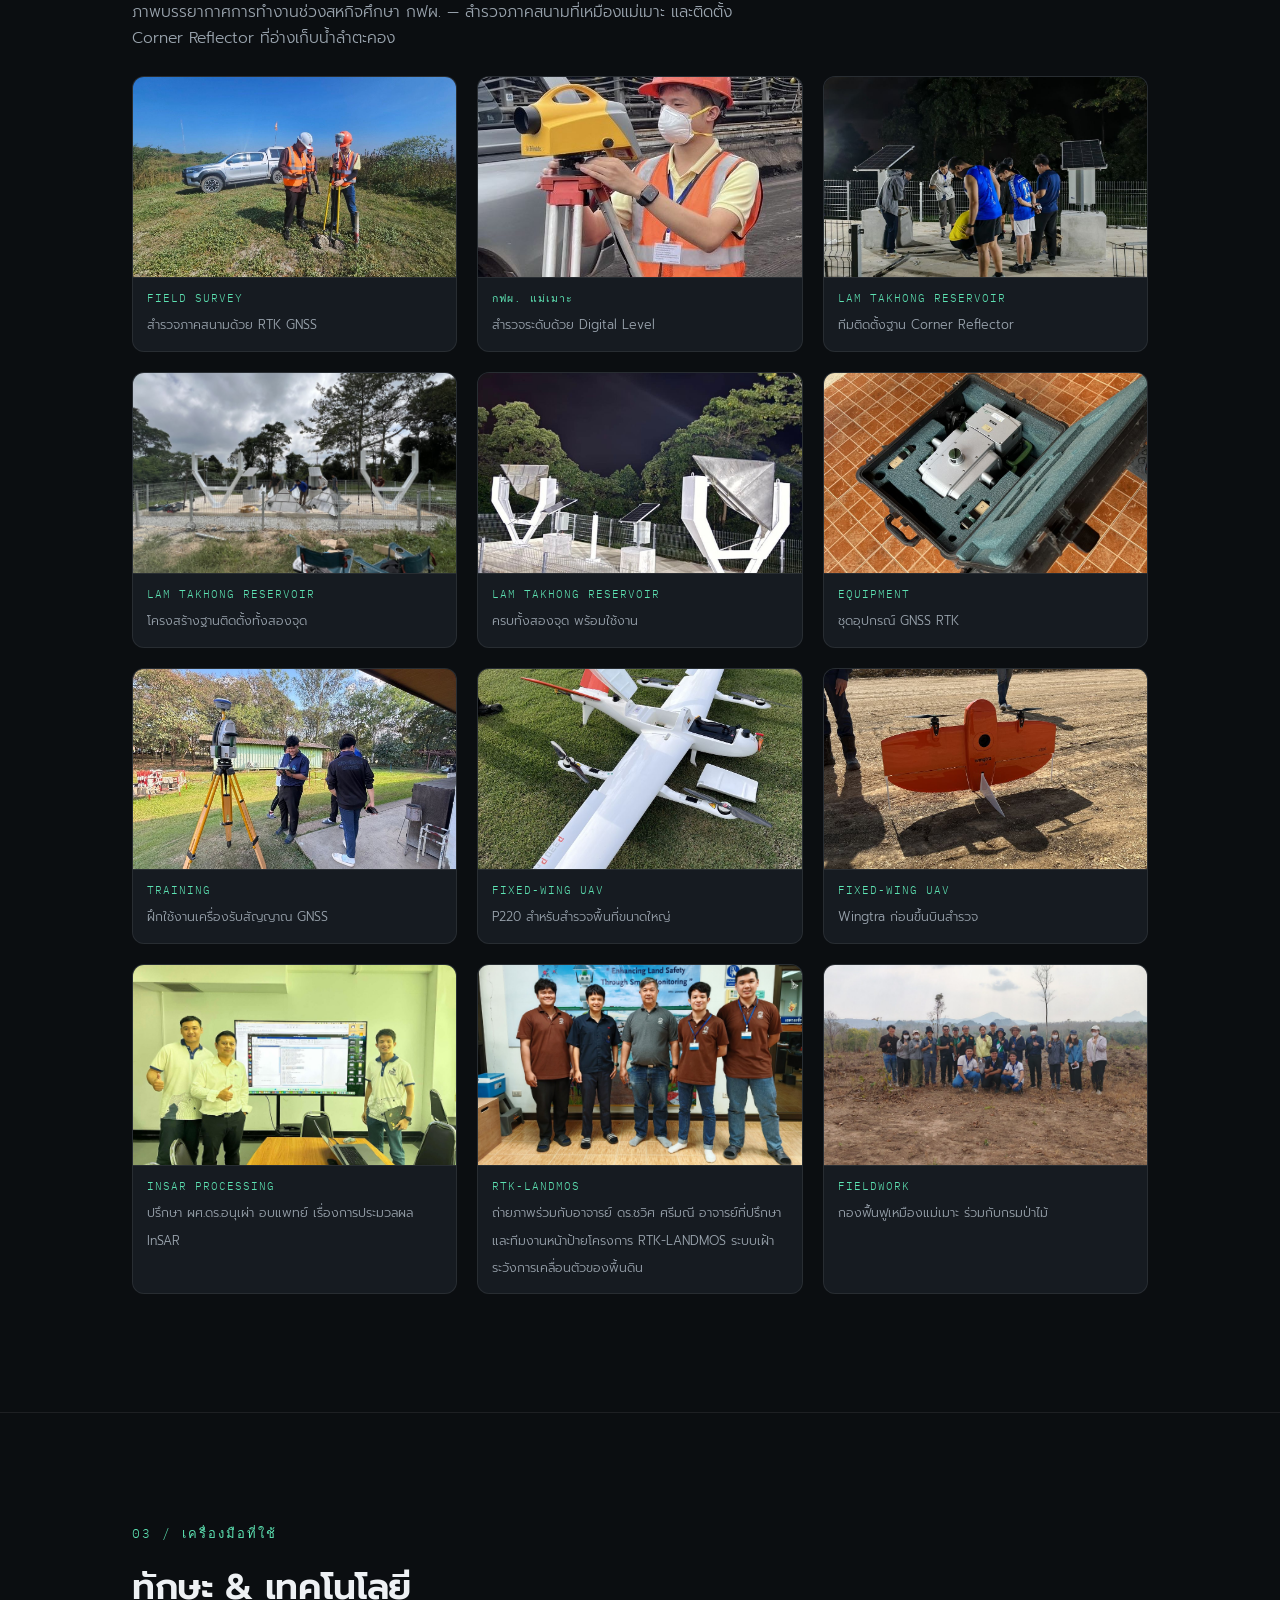
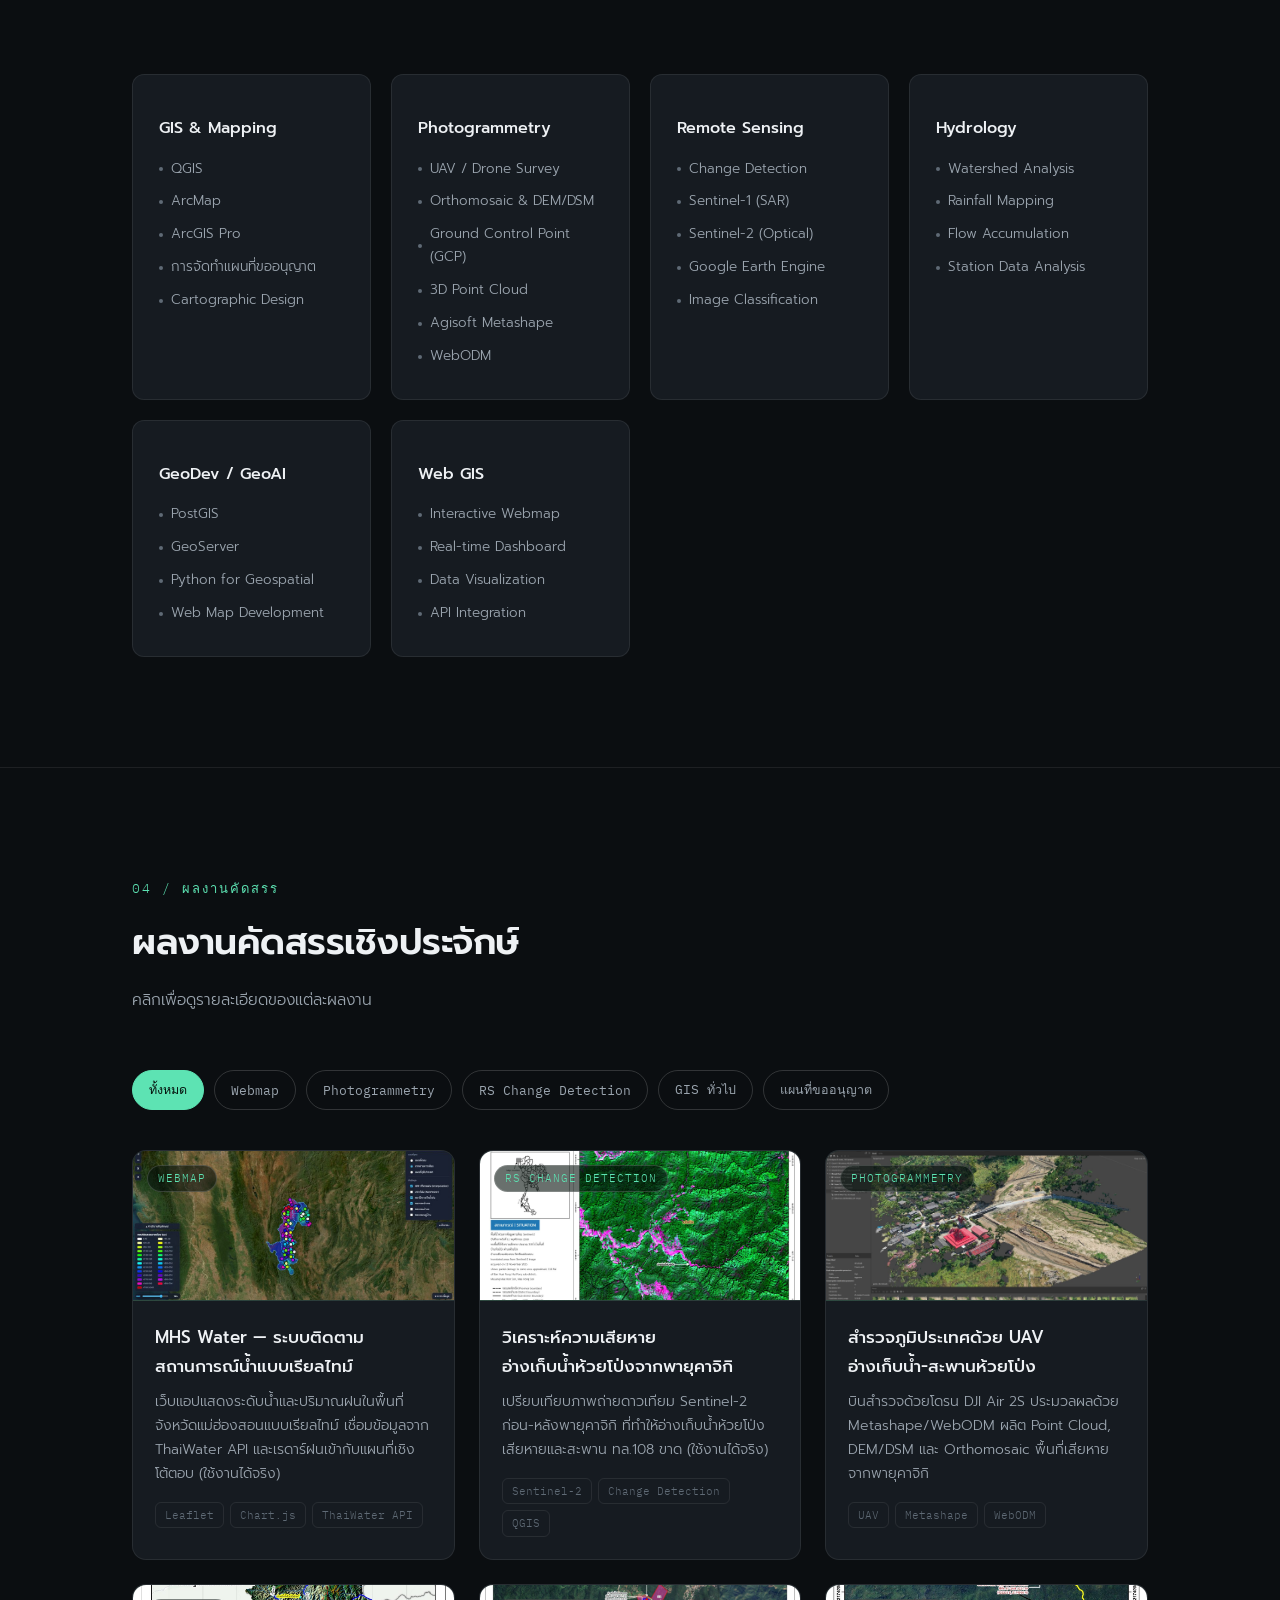
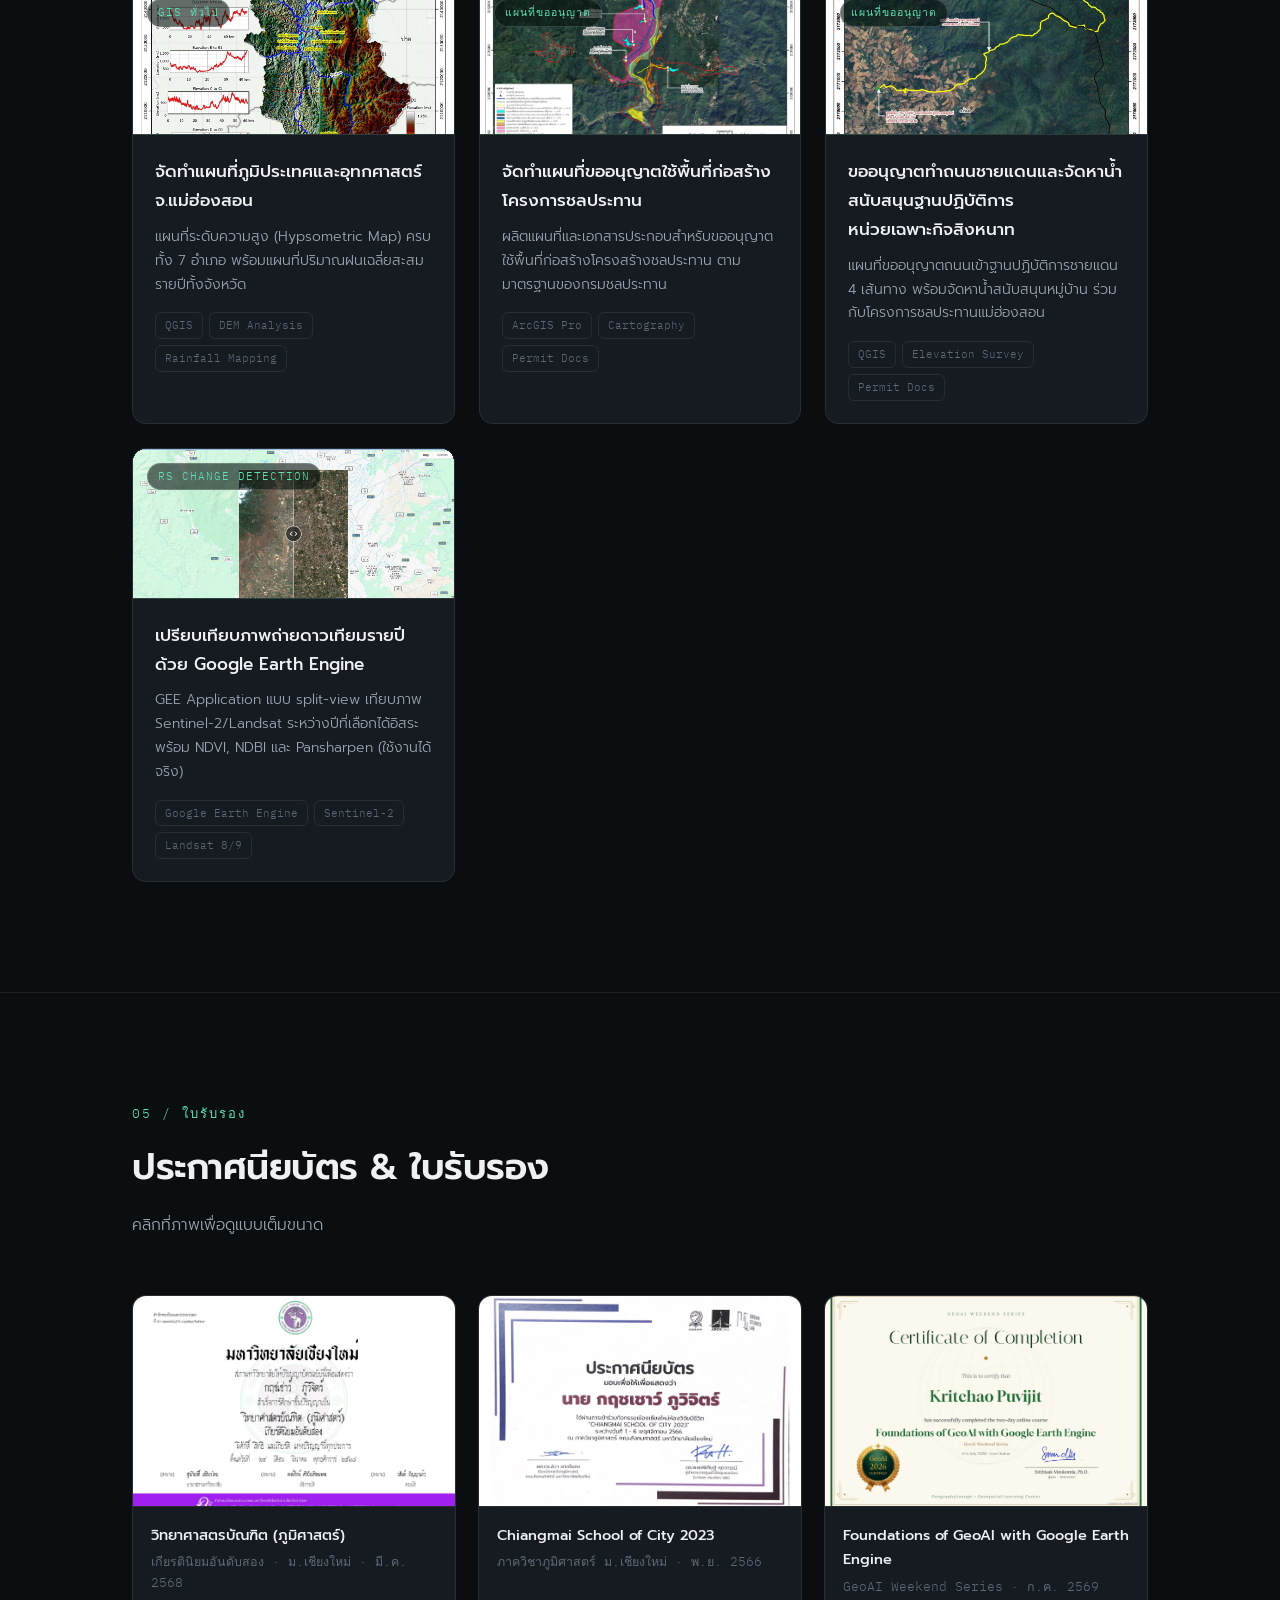
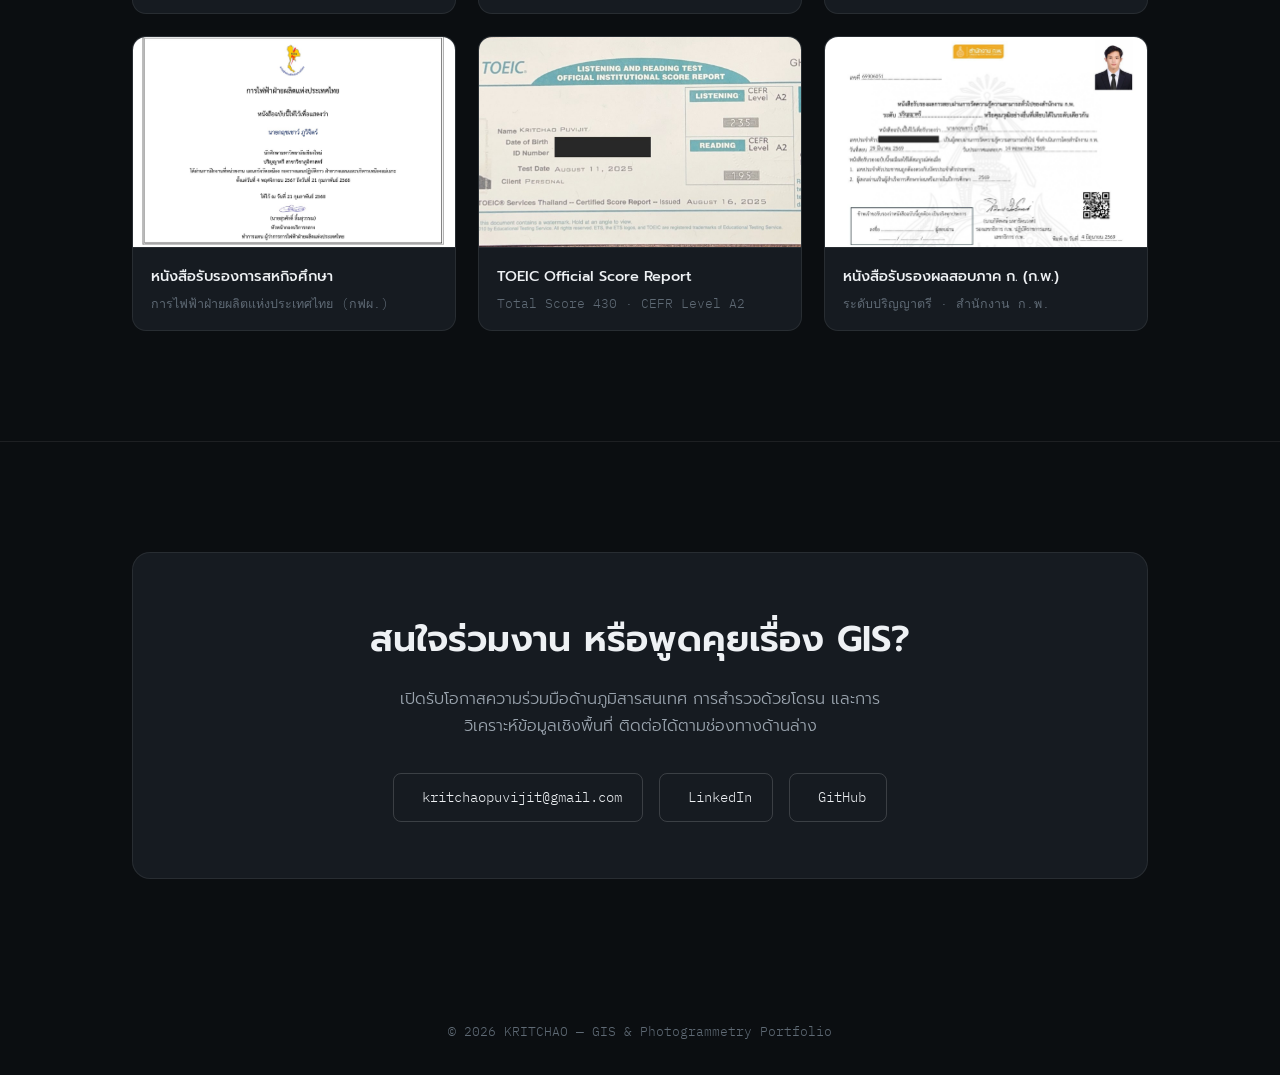
==== commit 6a6a3bf8: "Expand vision statement to mention modern tech (GIS + AI) Feedback: the original two-clause statemen" ====
--- a/index.html
+++ b/index.html
@@ -122,7 +122,7 @@
     <div class="wrap">
       <div class="vision-box">
         <div class="vision-label">วิสัยทัศน์</div>
-        <p class="vision-text">แปลงพื้นที่ให้เป็นข้อมูล แปลงข้อมูลให้เป็นการตัดสินใจที่แม่นยำ</p>
+        <p class="vision-text">ผสานเทคโนโลยีภูมิสารสนเทศและ AI เพื่อแปลงพื้นที่ให้เป็นข้อมูลและการตัดสินใจที่แม่นยำ</p>
       </div>
     </div>
   </section>
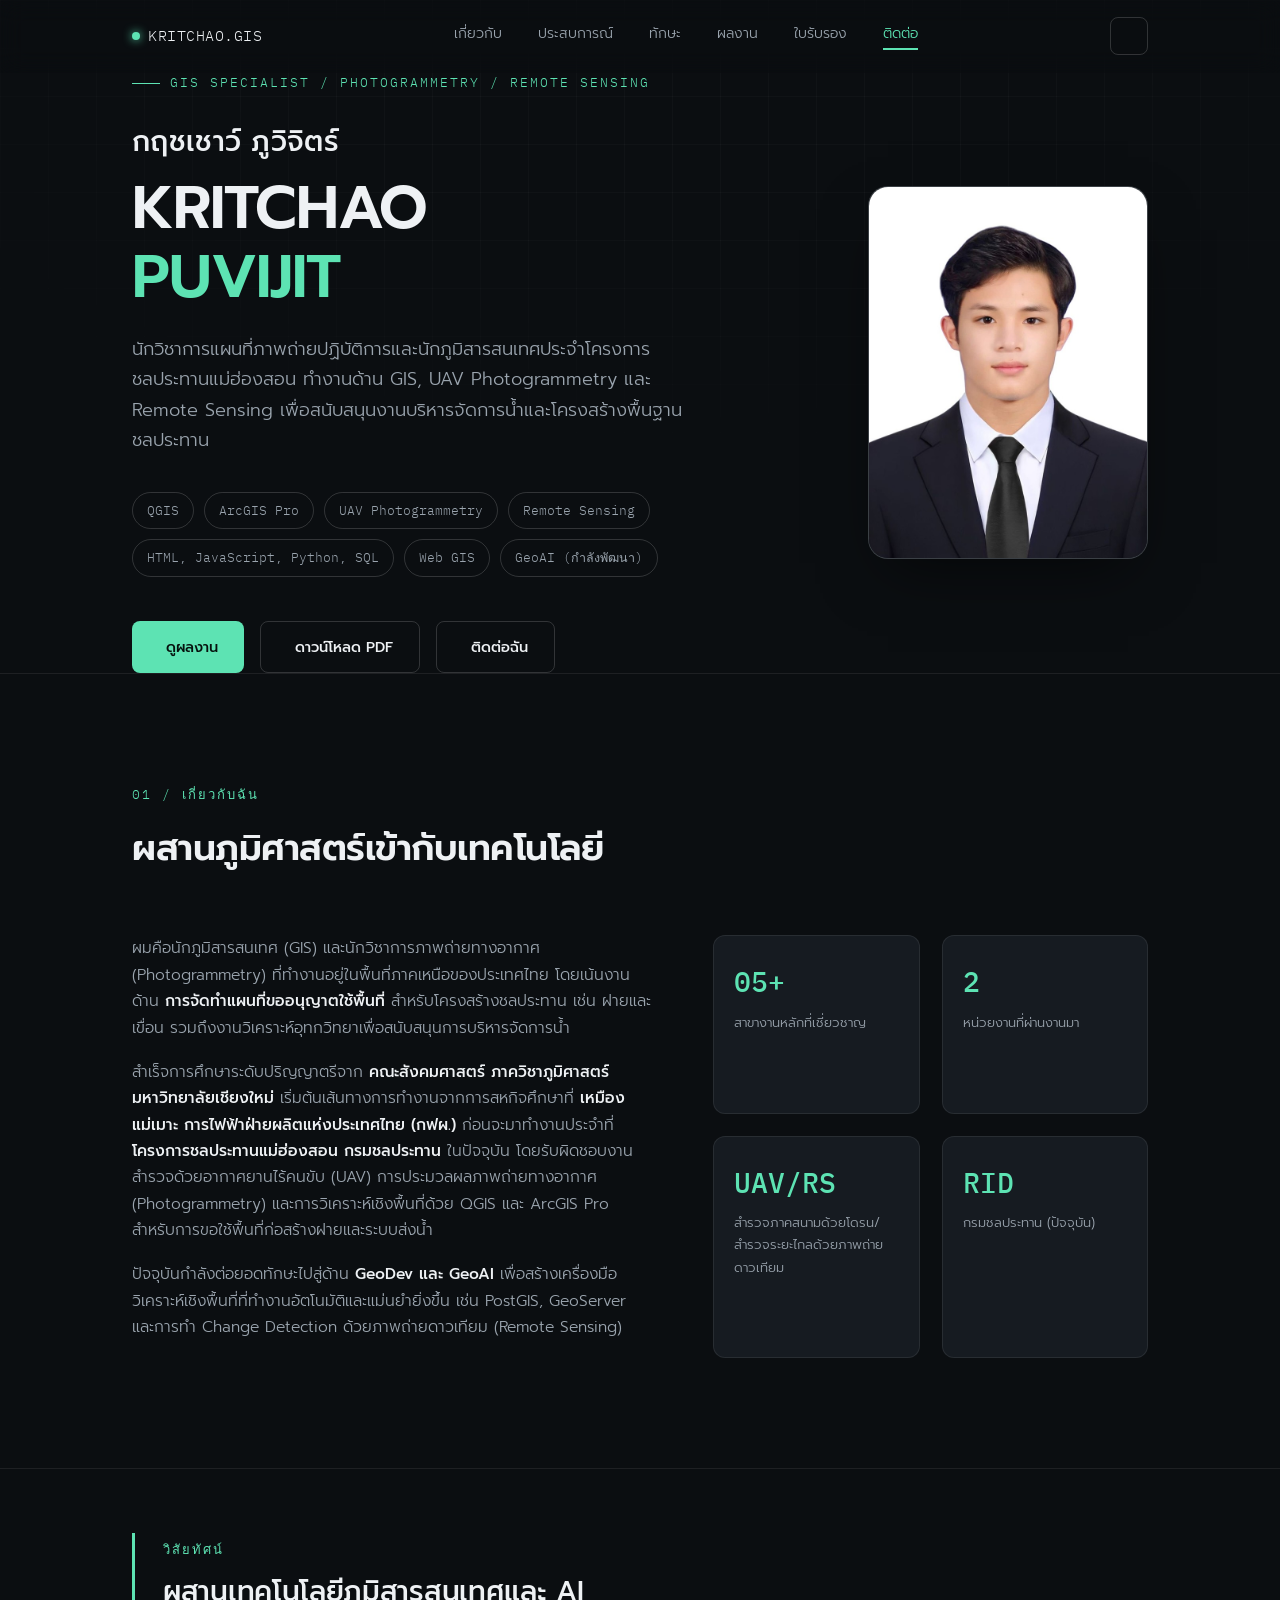
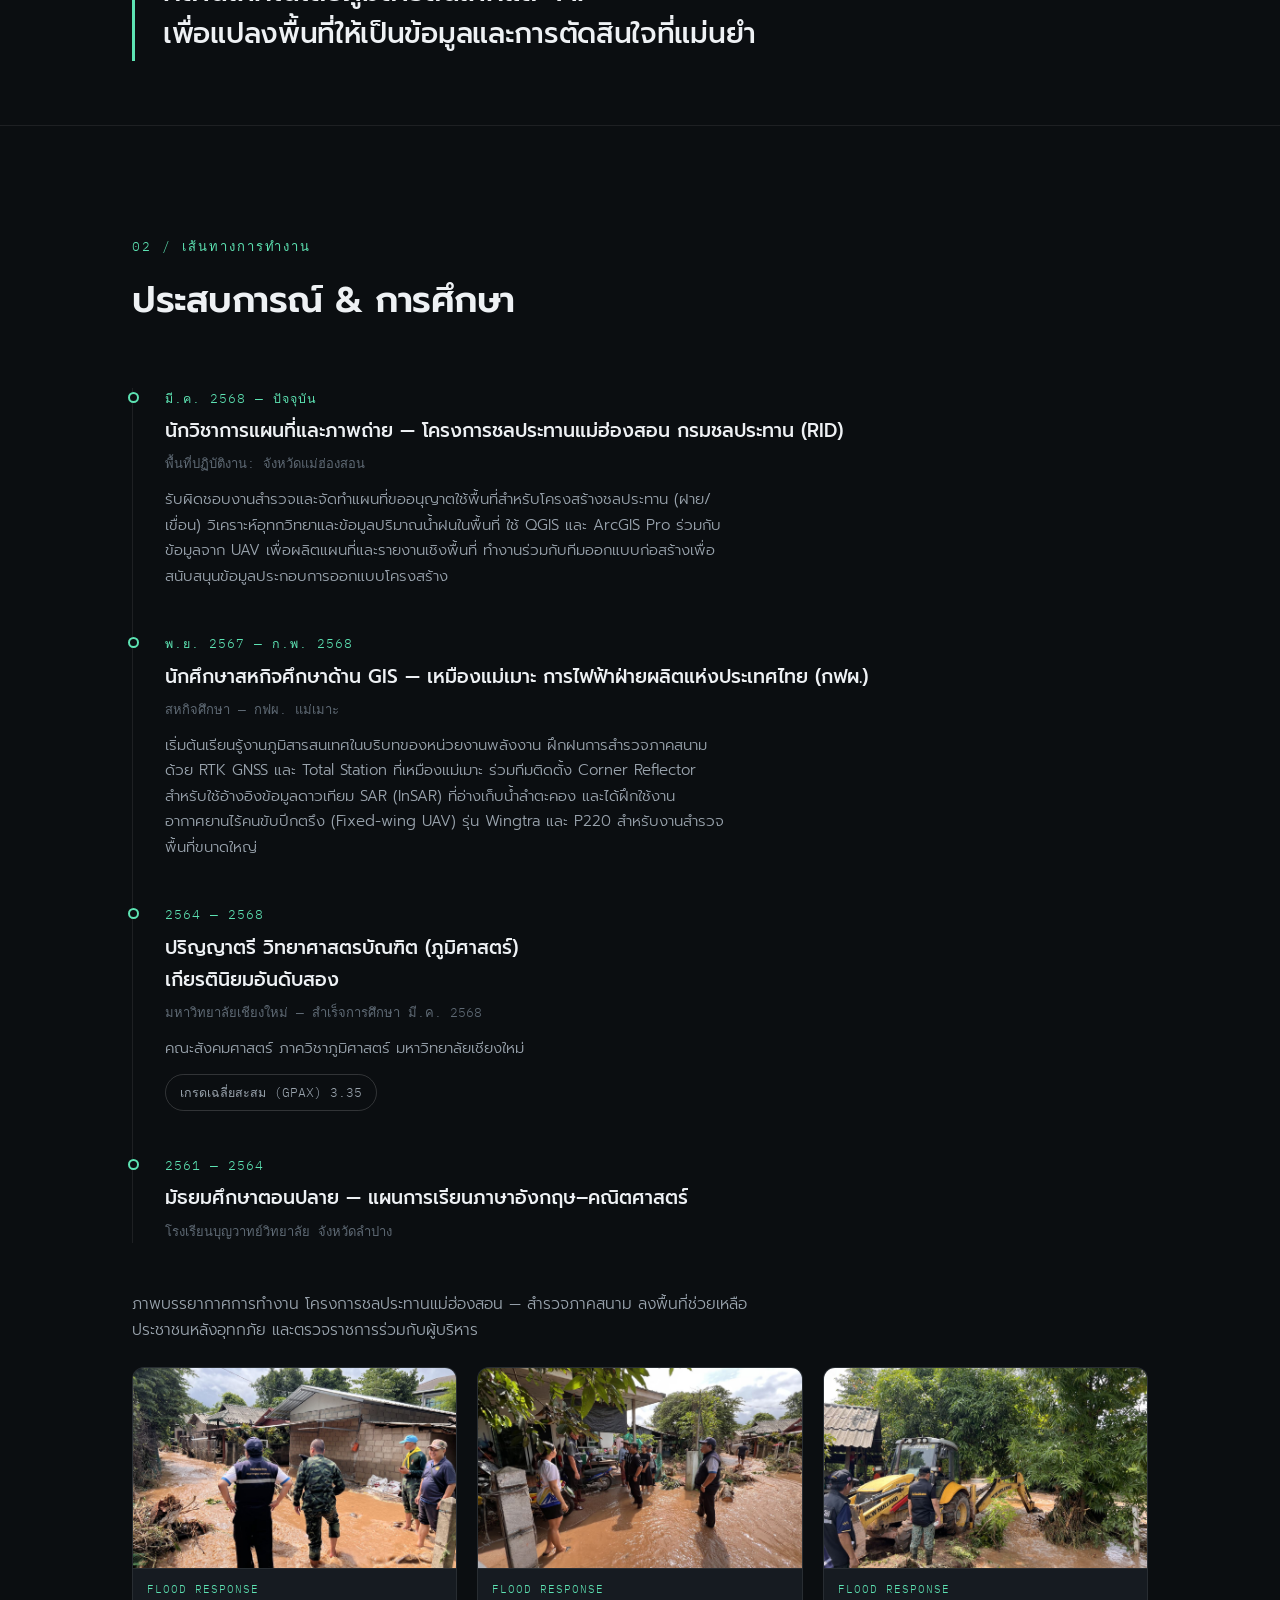
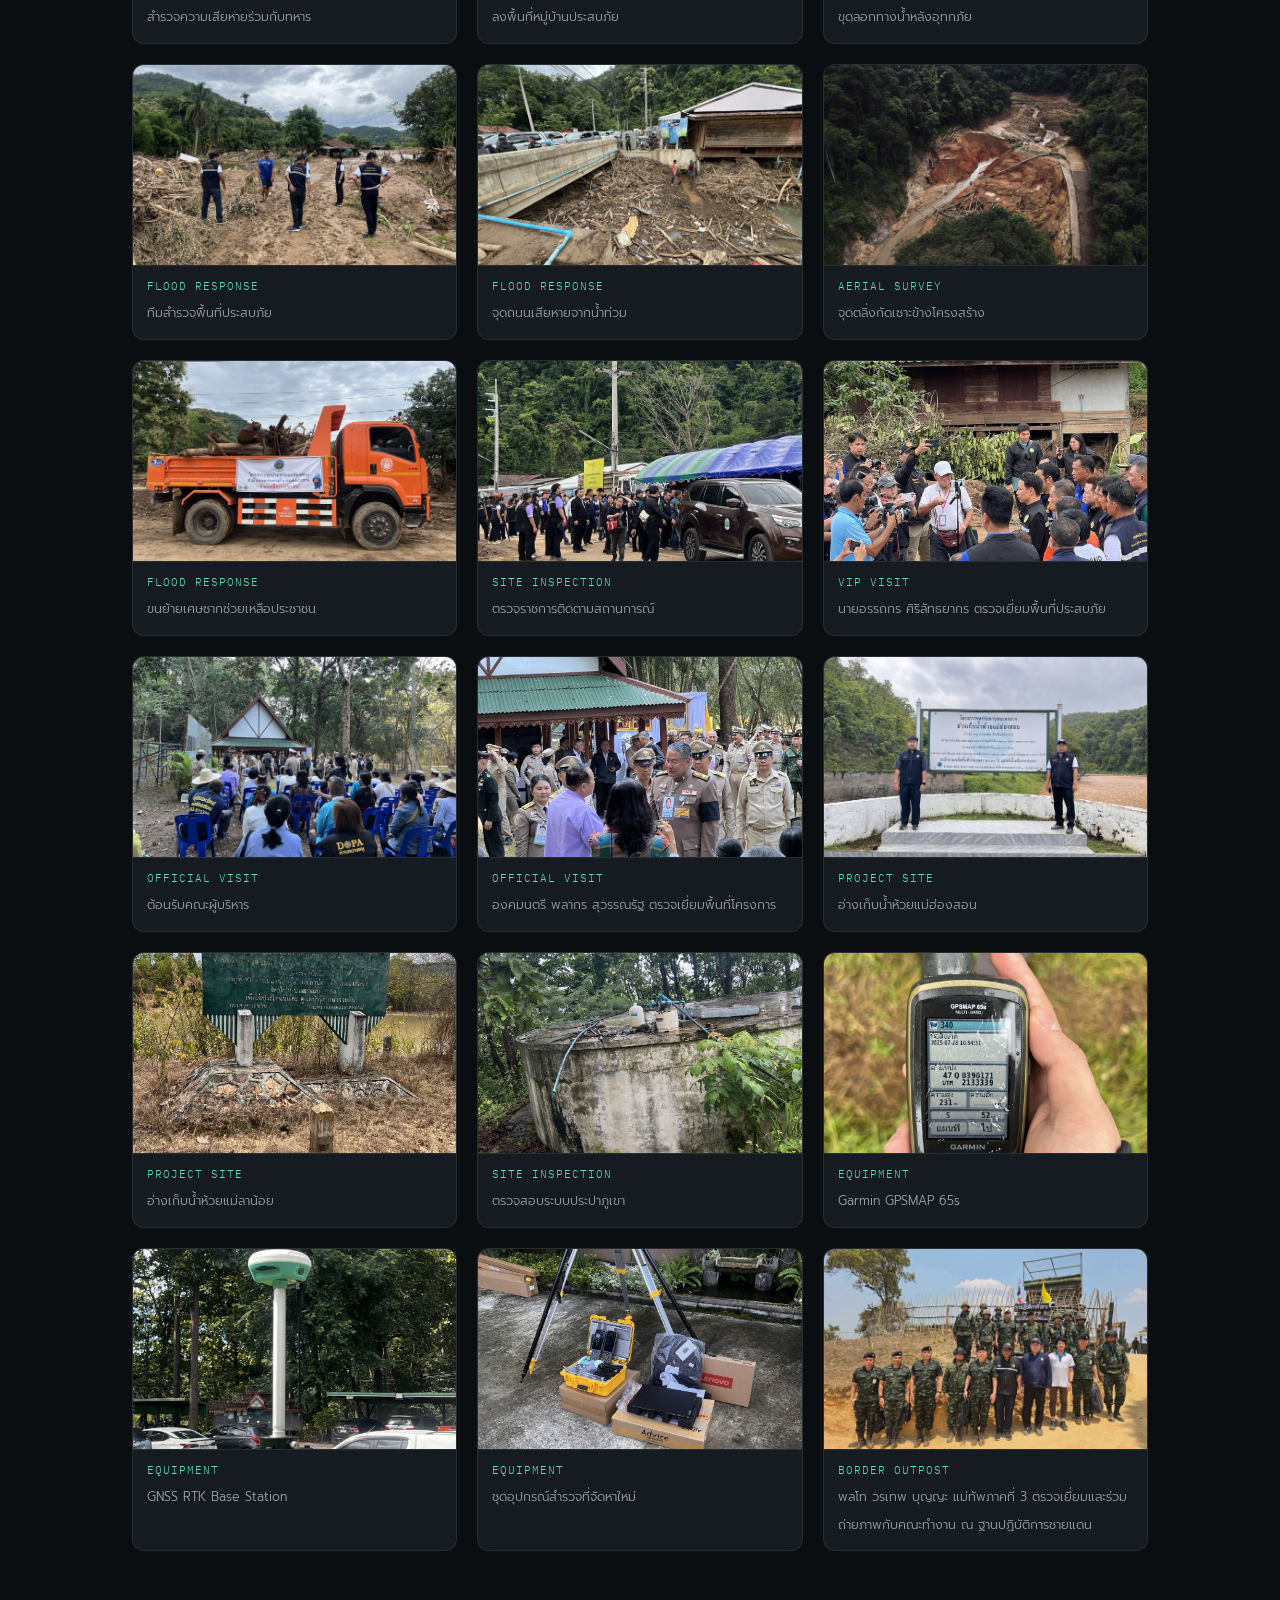
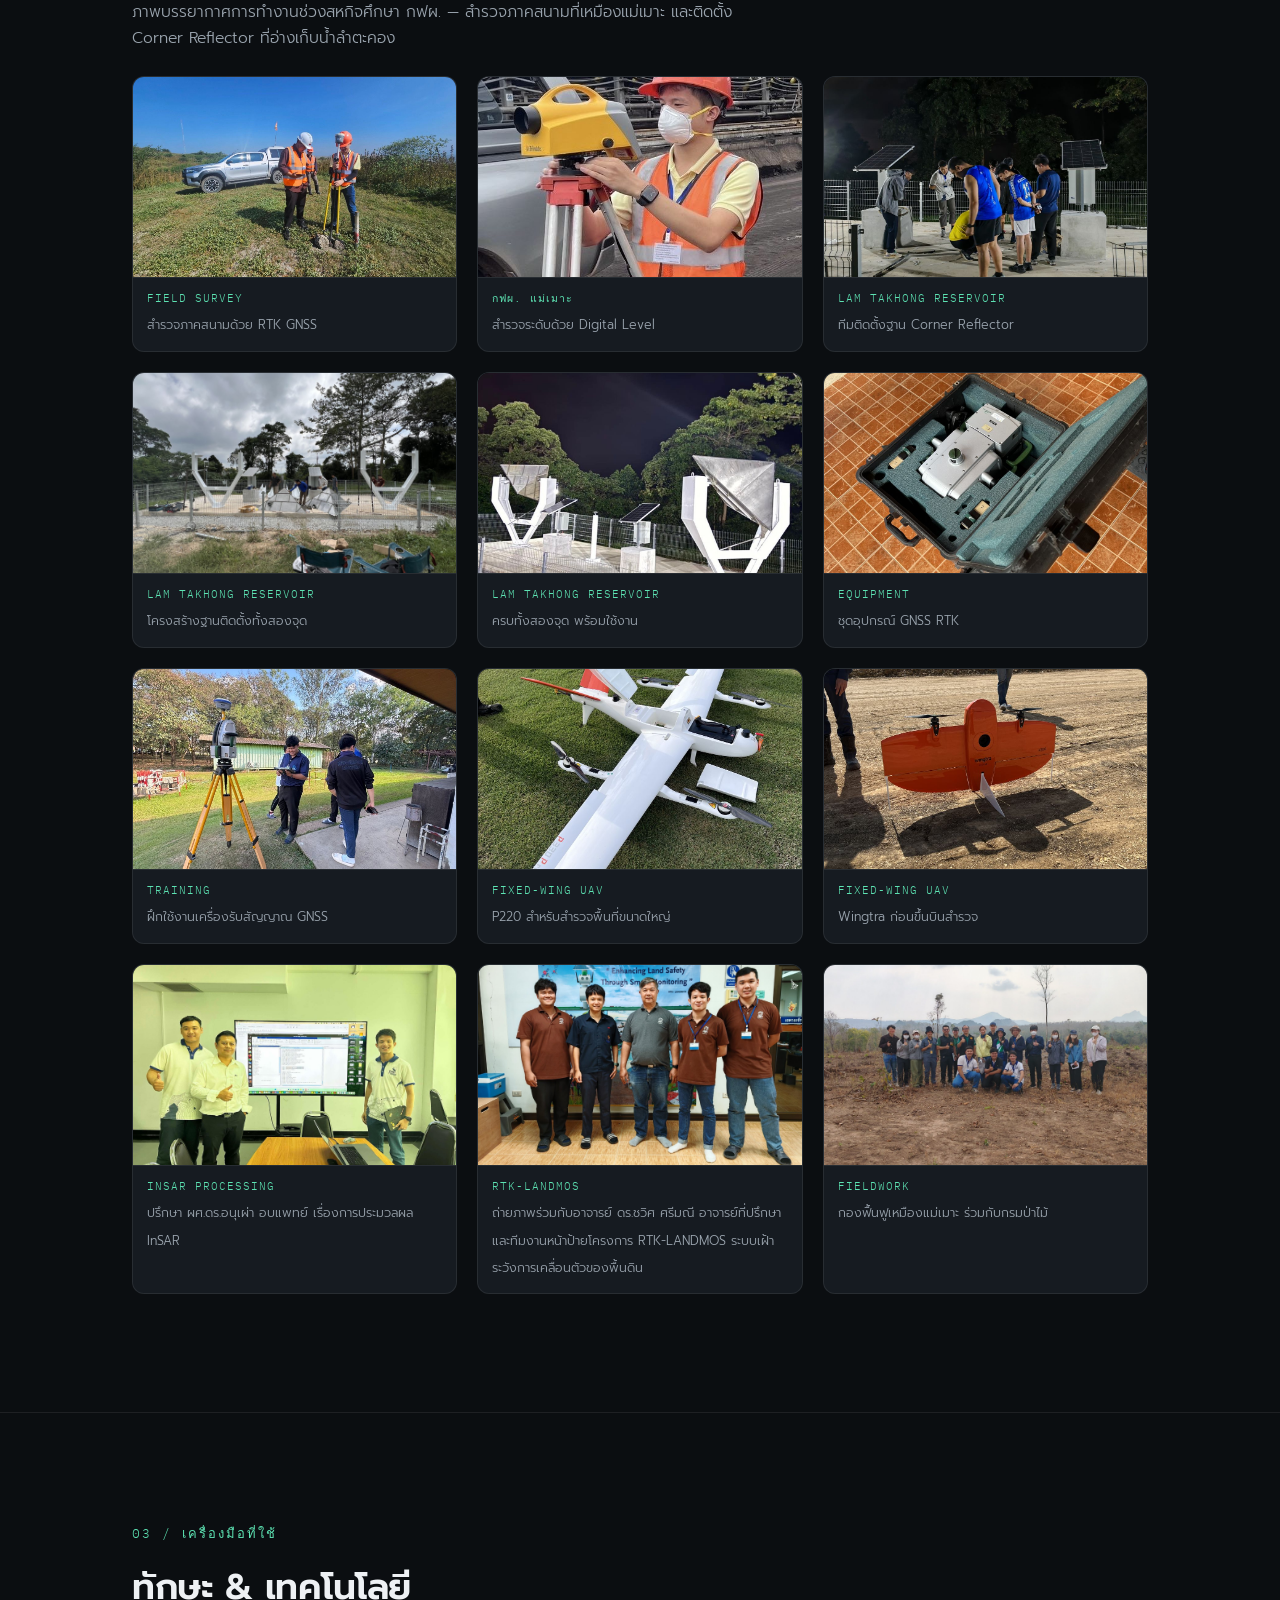
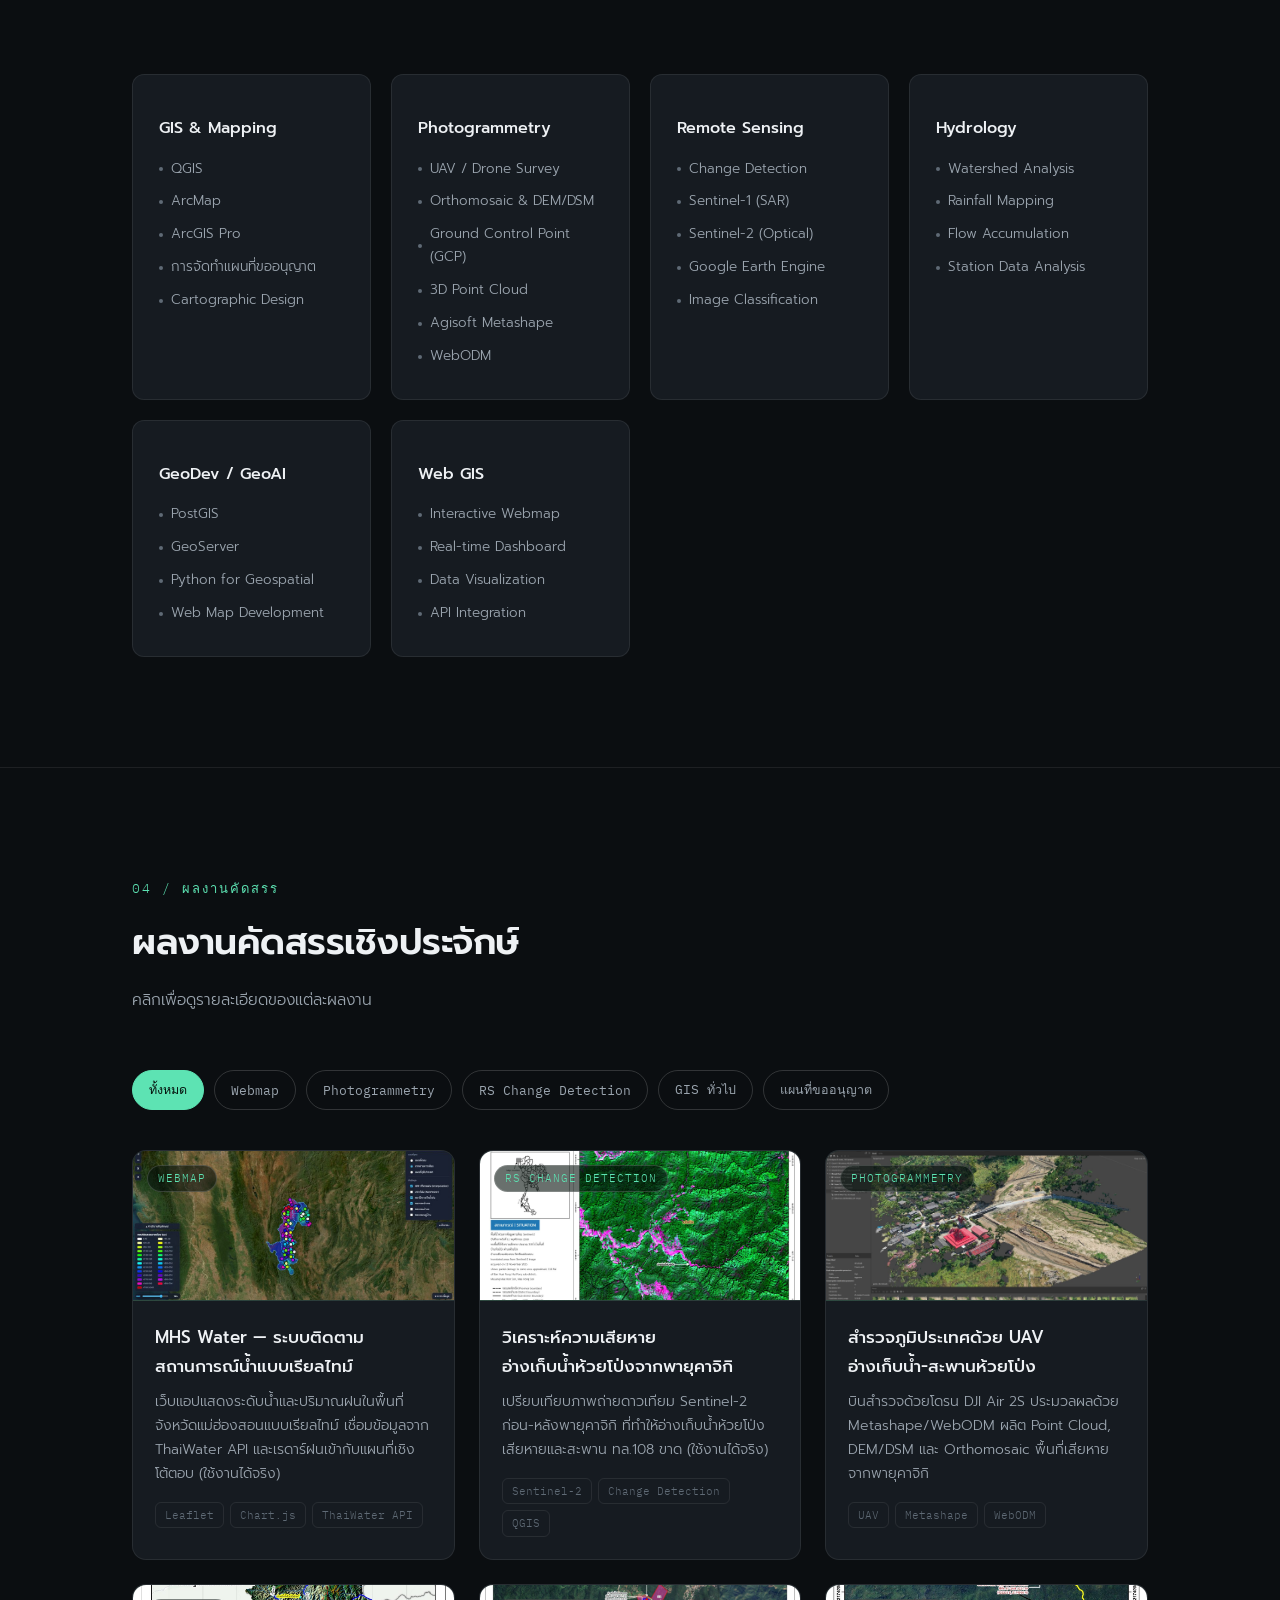
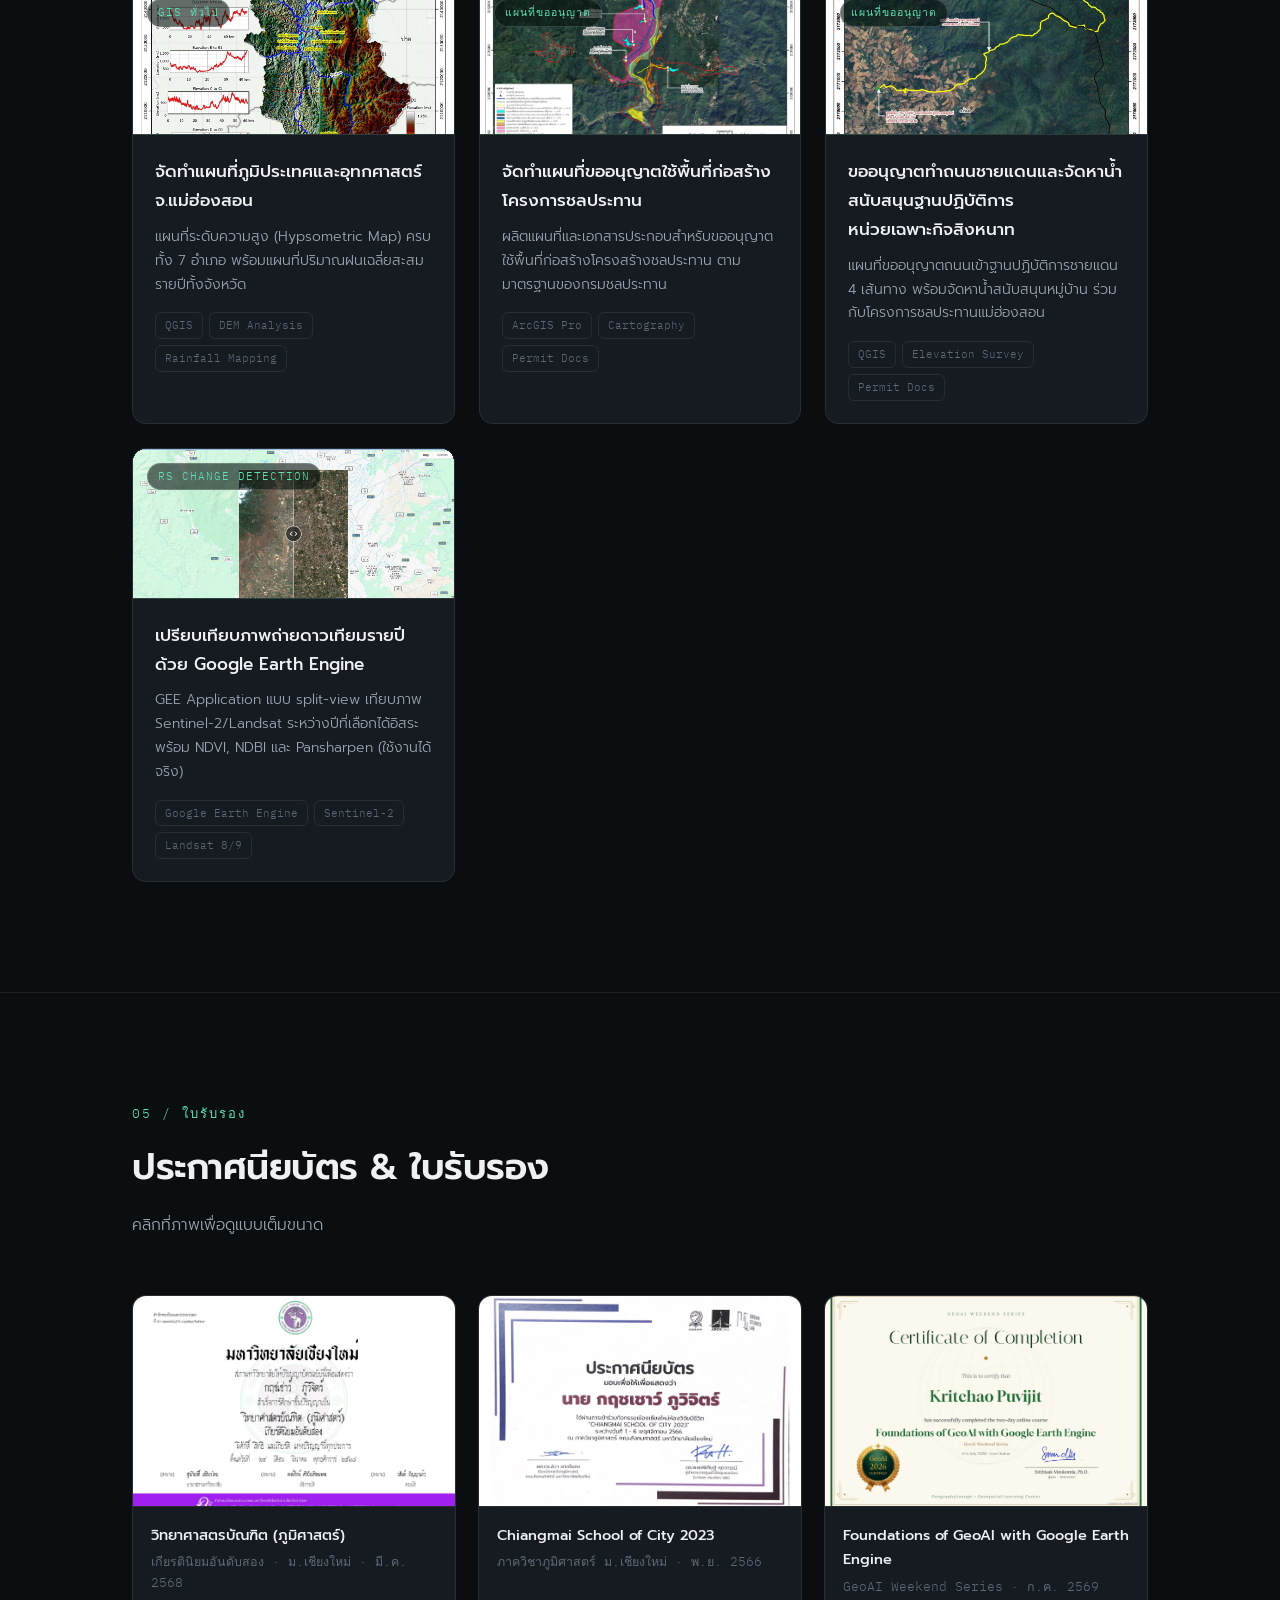
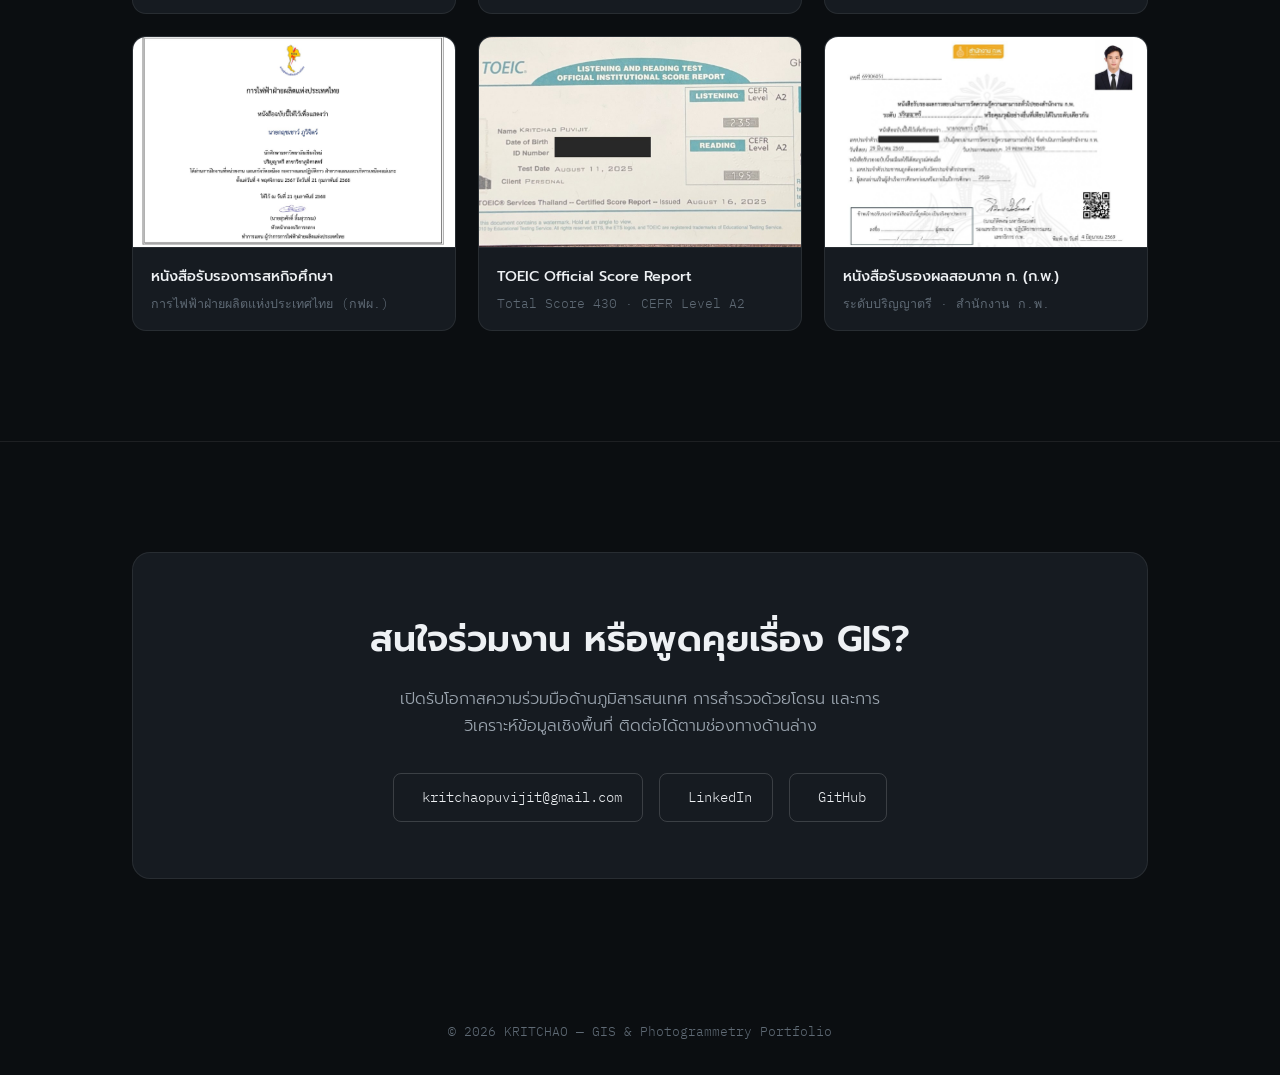
==== commit 153b2c44: "Match the vision statement's line break to the PDF version Force the break after "AI" instead of let" ====
--- a/index.html
+++ b/index.html
@@ -122,7 +122,7 @@
     <div class="wrap">
       <div class="vision-box">
         <div class="vision-label">วิสัยทัศน์</div>
-        <p class="vision-text">ผสานเทคโนโลยีภูมิสารสนเทศและ AI เพื่อแปลงพื้นที่ให้เป็นข้อมูลและการตัดสินใจที่แม่นยำ</p>
+        <p class="vision-text">ผสานเทคโนโลยีภูมิสารสนเทศและ AI<br>เพื่อแปลงพื้นที่ให้เป็นข้อมูลและการตัดสินใจที่แม่นยำ</p>
       </div>
     </div>
   </section>
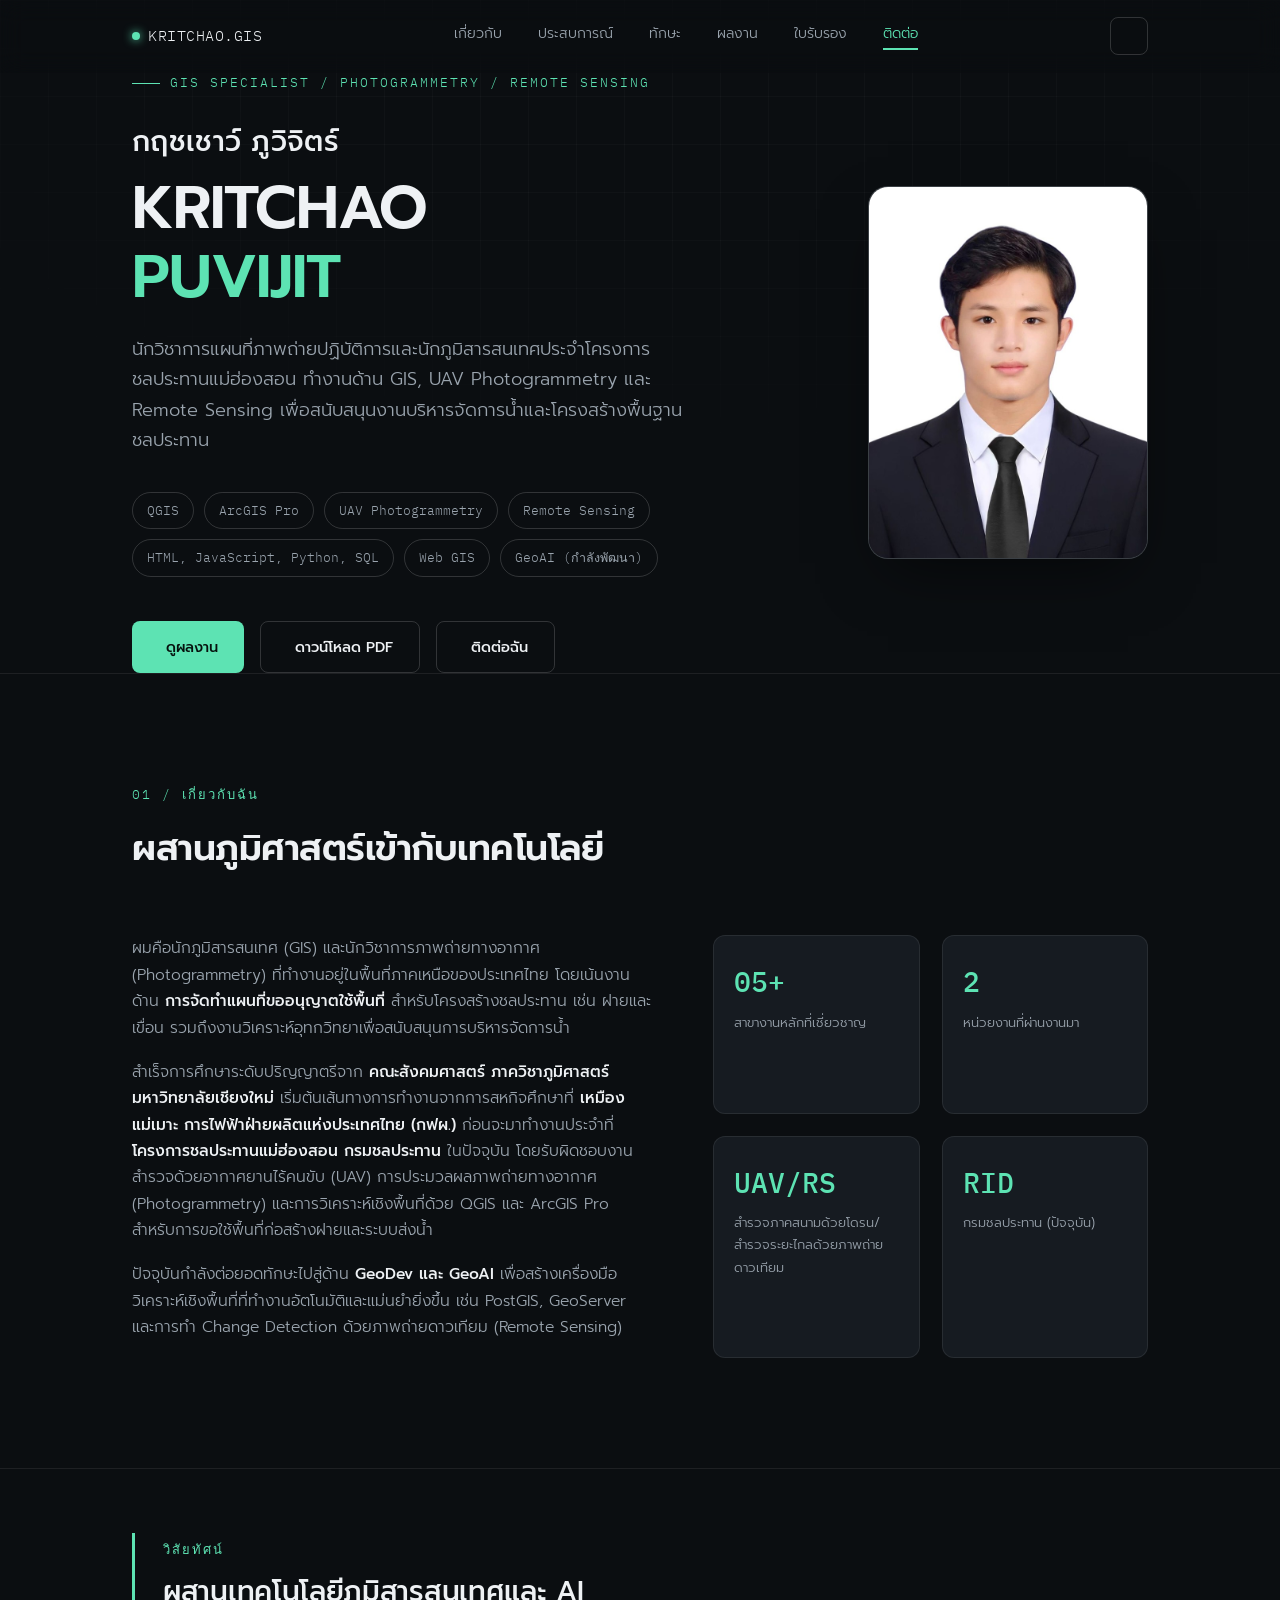
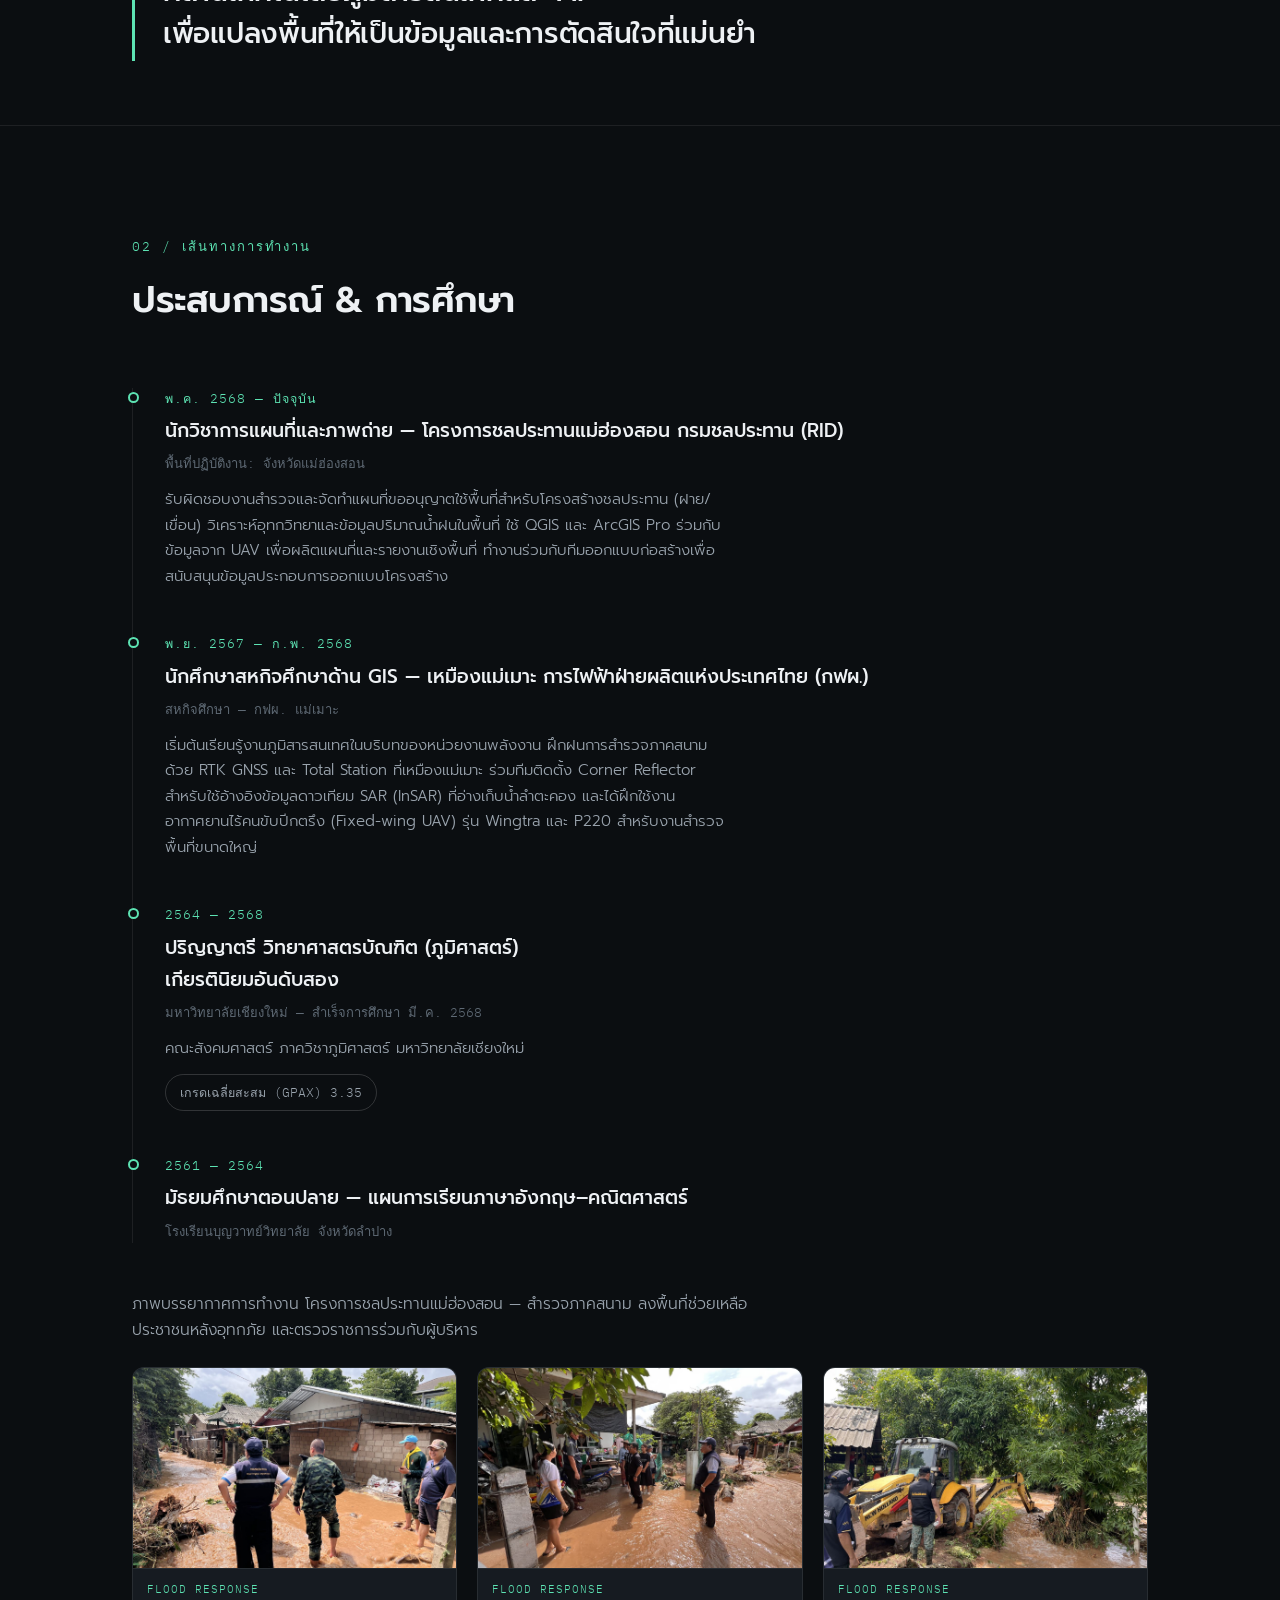
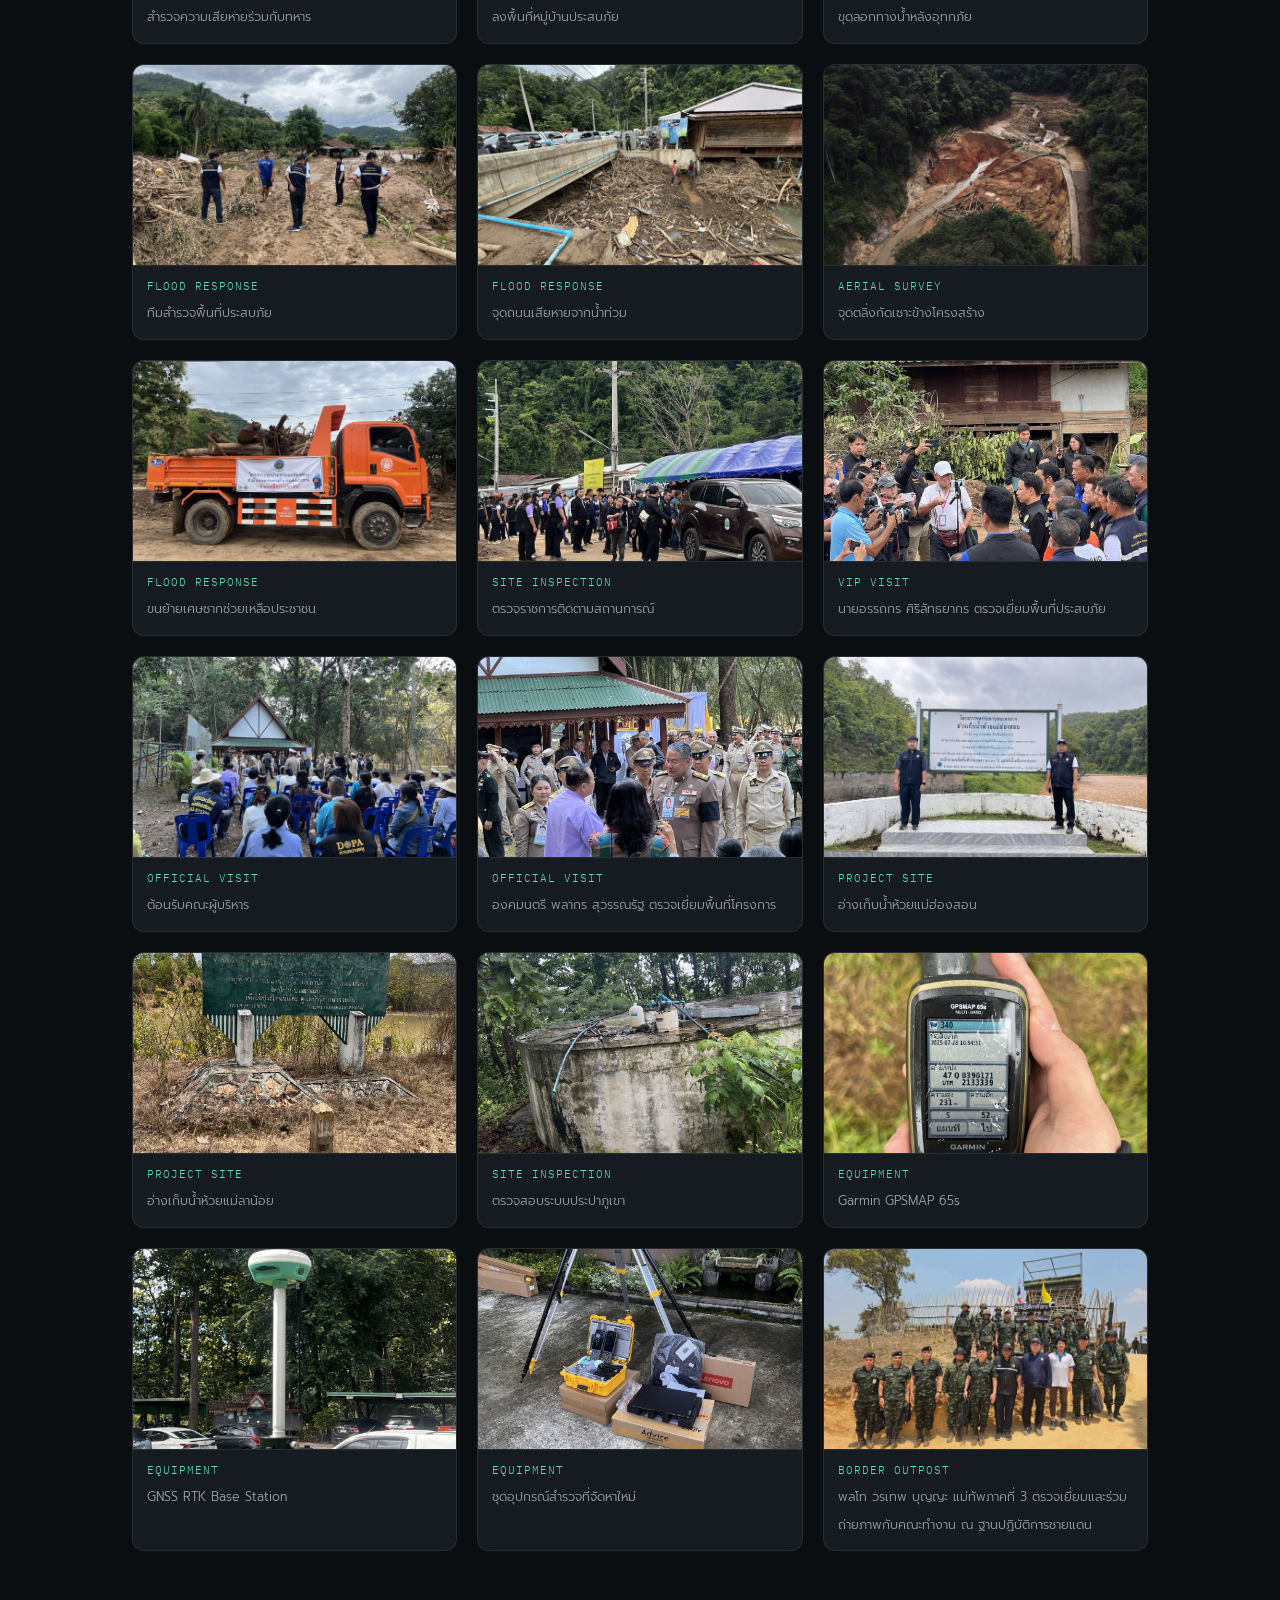
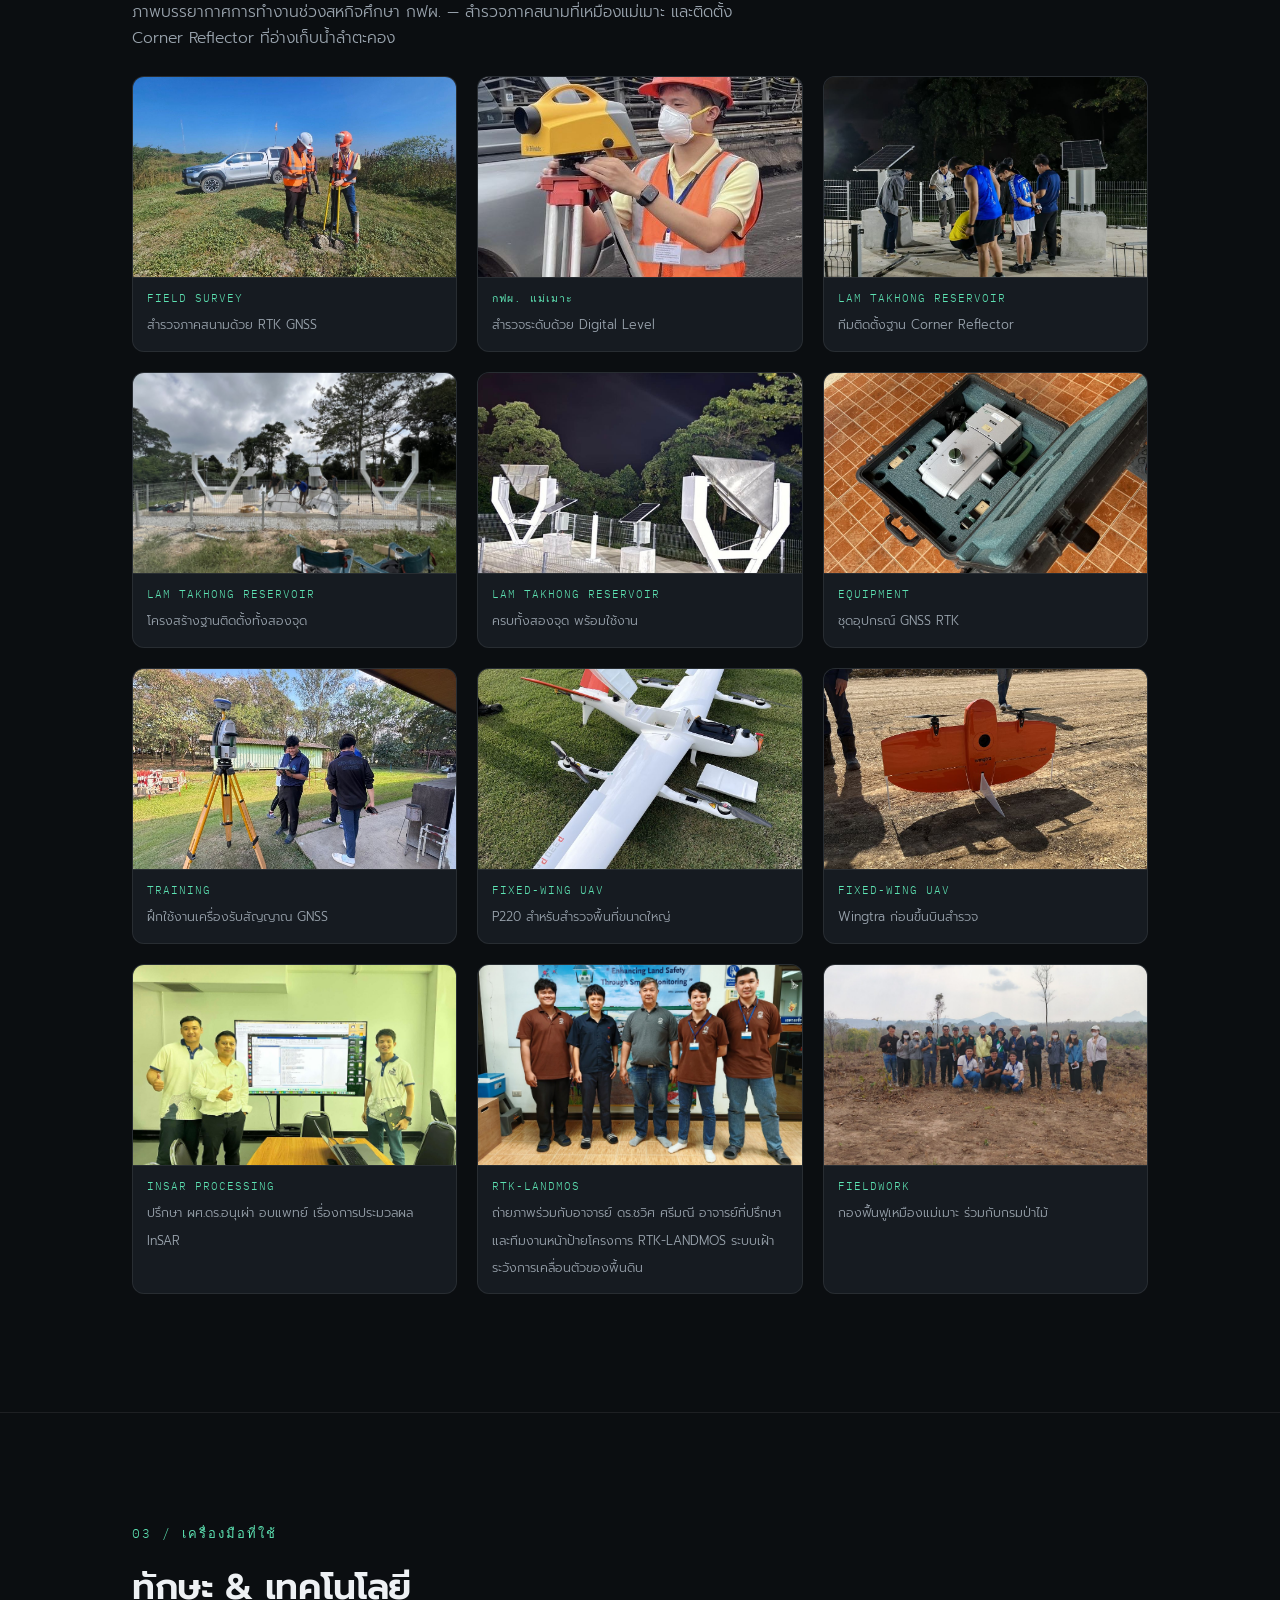
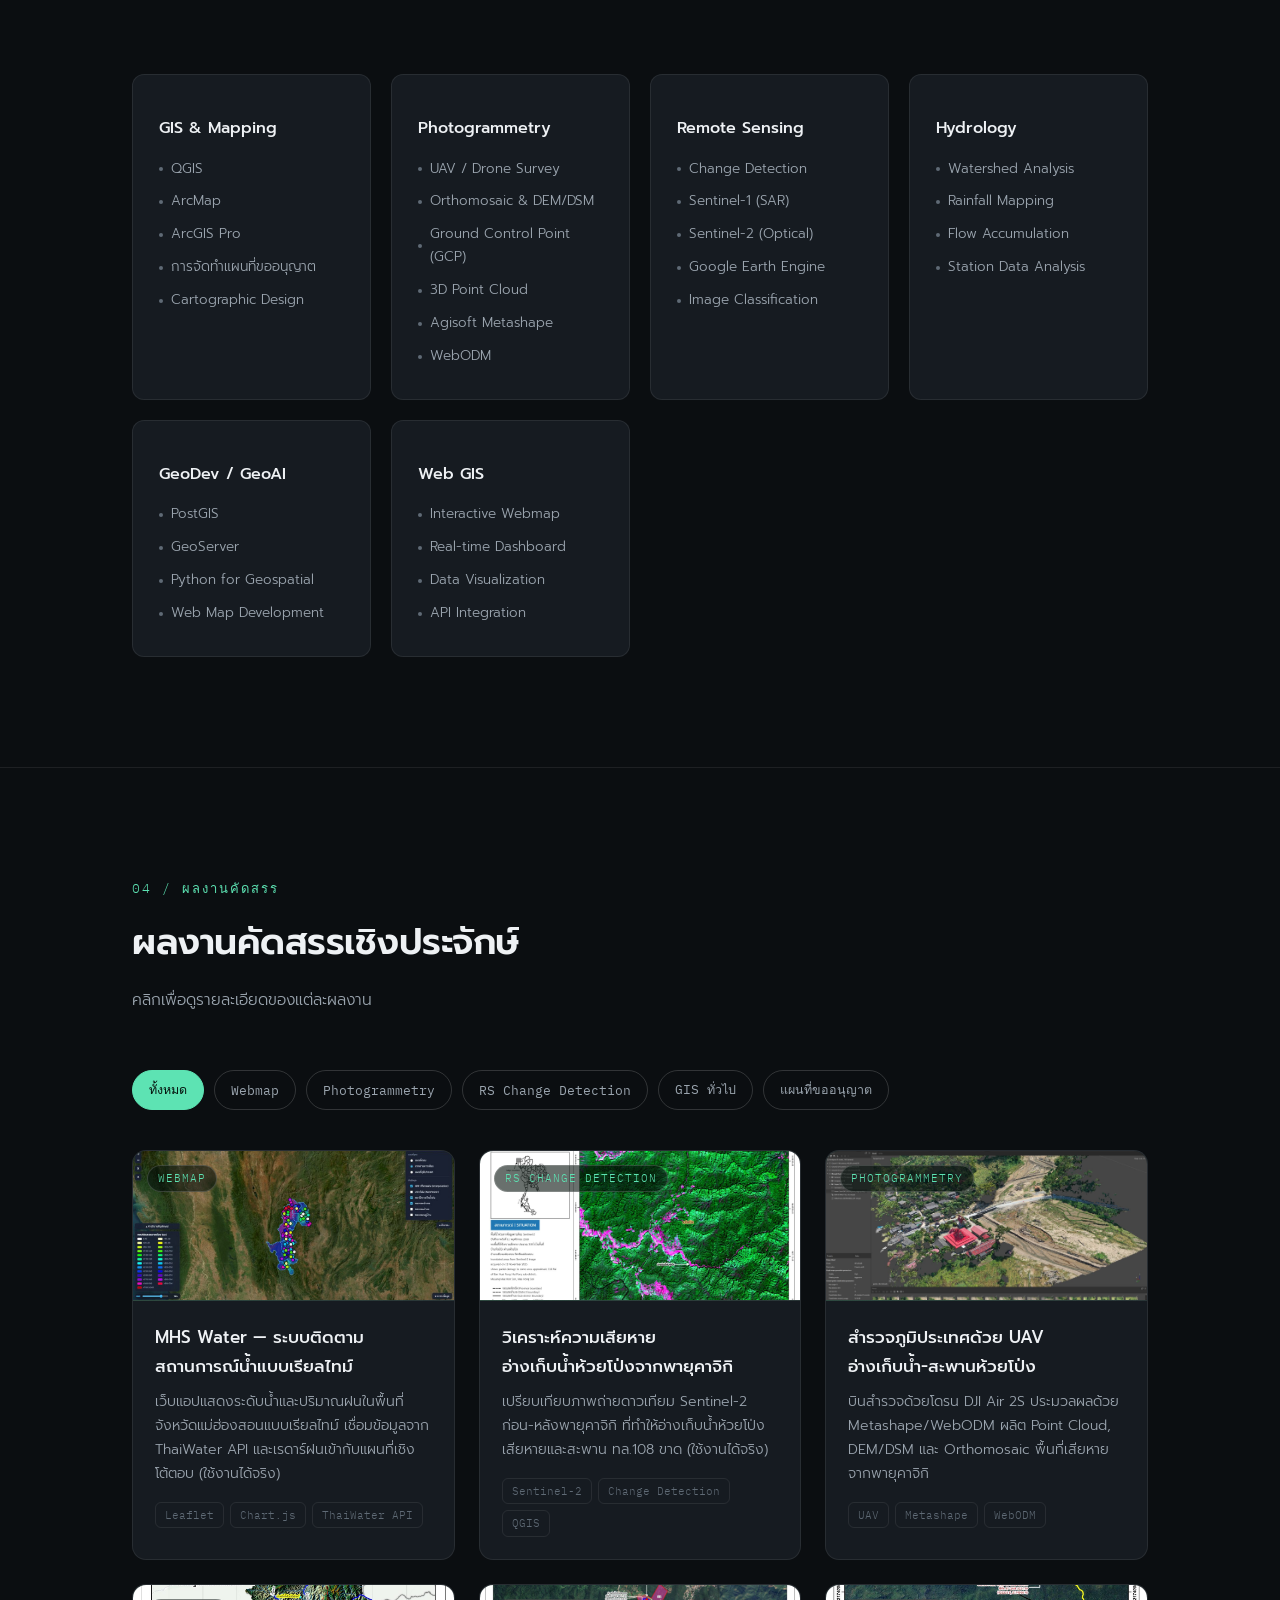
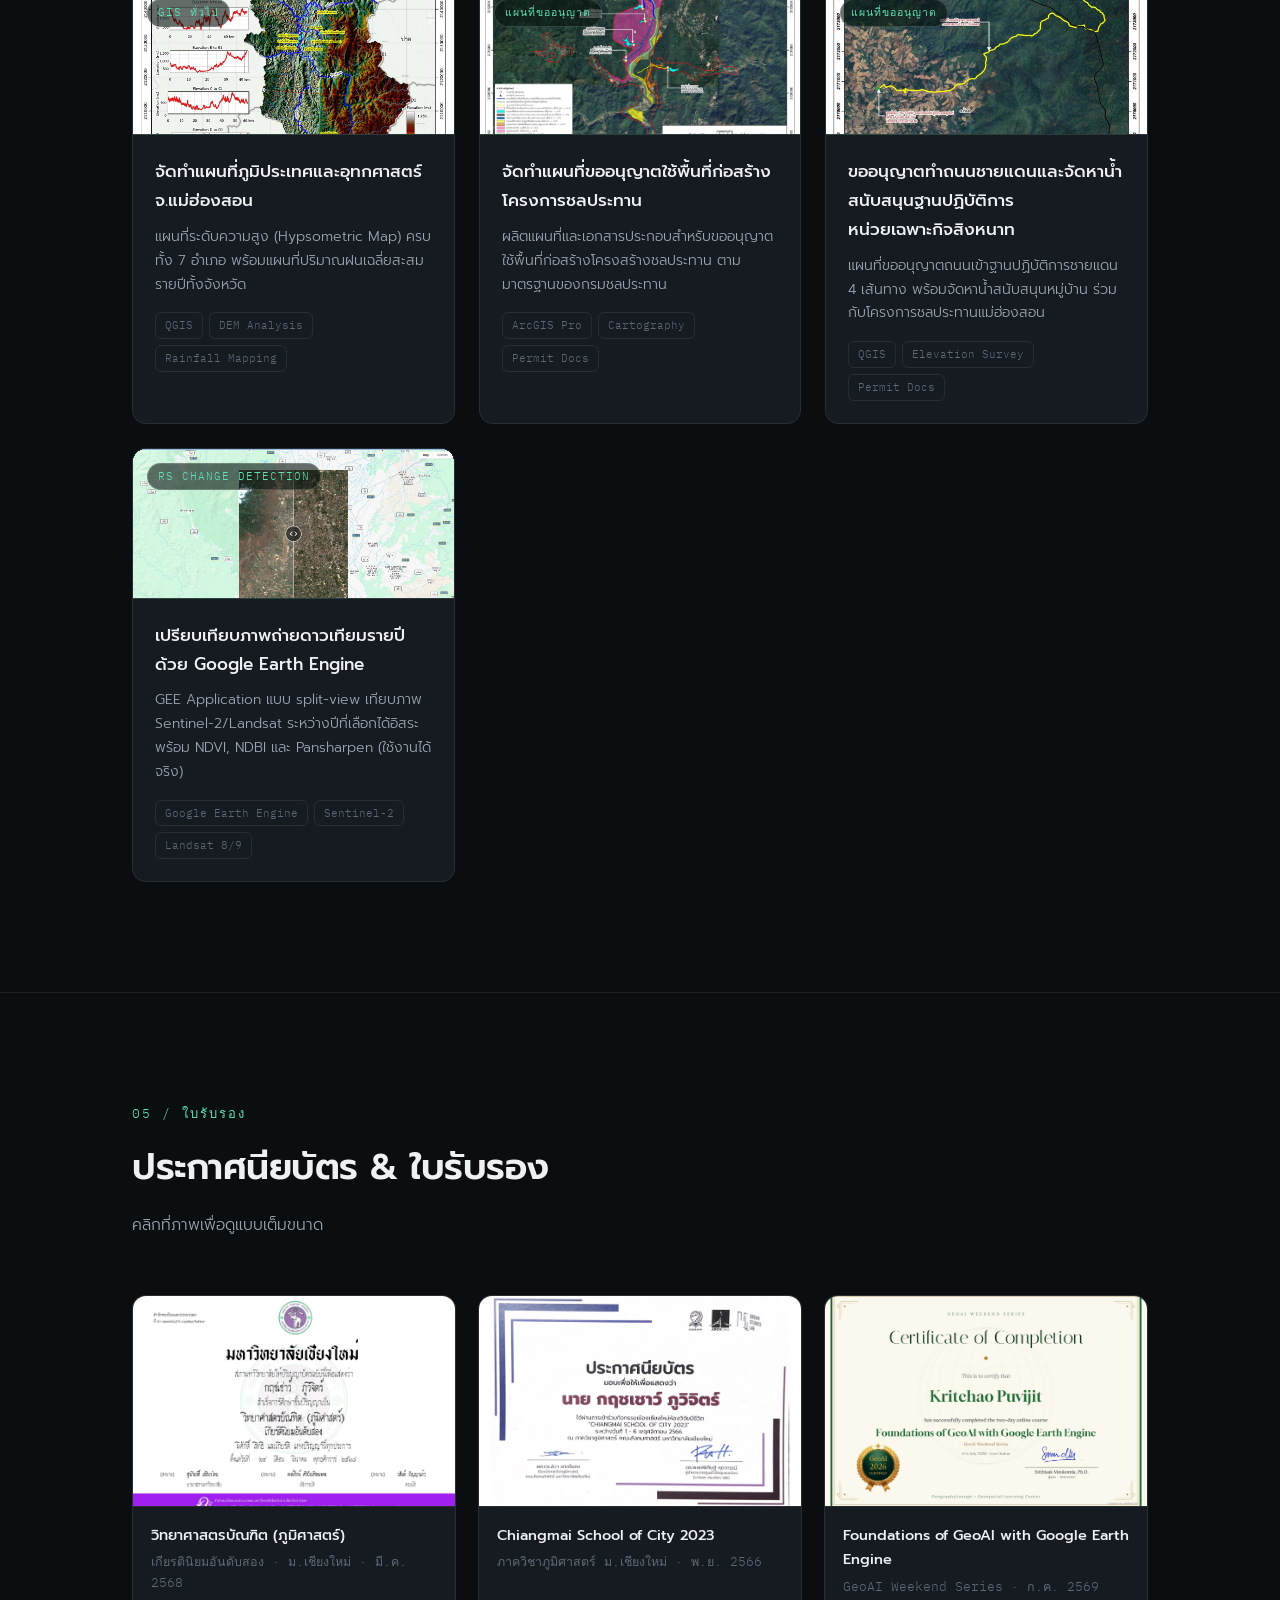
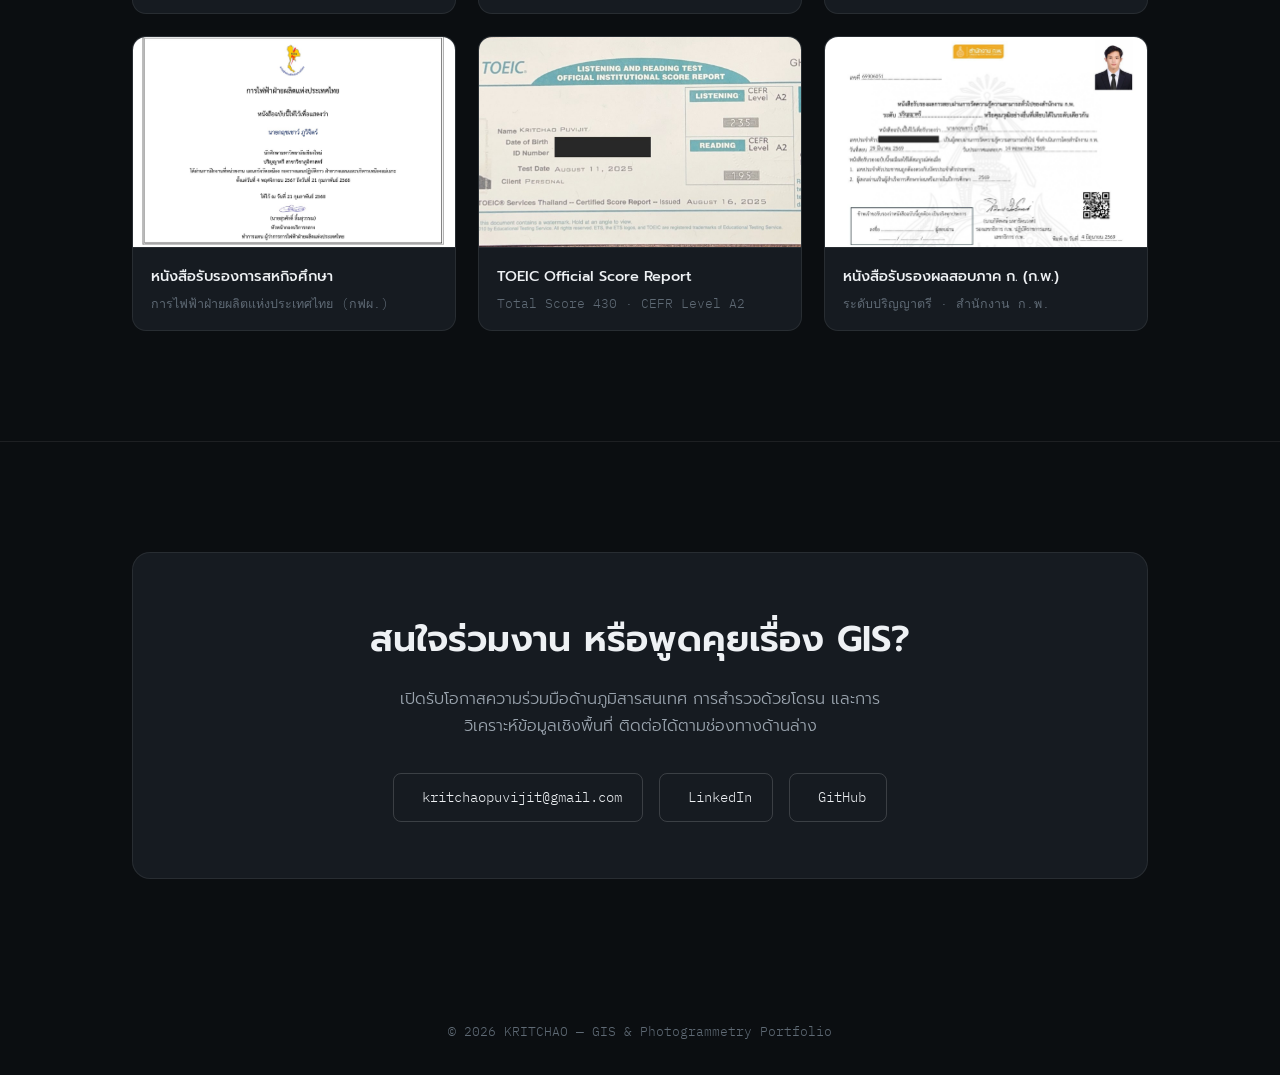
==== commit e5626d0d: "Change RID job start date from March to May 2568 Updates the "มี.ค. 2568 — ปัจจุบัน" timeline entry " ====
--- a/index.html
+++ b/index.html
@@ -137,7 +137,7 @@
       <div class="timeline">
         <div class="t-item">
           <div class="t-dot"></div>
-          <div class="t-org">มี.ค. 2568 — ปัจจุบัน</div>
+          <div class="t-org">พ.ค. 2568 — ปัจจุบัน</div>
           <div class="t-role">นักวิชาการแผนที่และภาพถ่าย — โครงการชลประทานแม่ฮ่องสอน กรมชลประทาน (RID)</div>
           <div class="t-period">พื้นที่ปฏิบัติงาน: จังหวัดแม่ฮ่องสอน</div>
           <div class="t-desc">รับผิดชอบงานสำรวจและจัดทำแผนที่ขออนุญาตใช้พื้นที่สำหรับโครงสร้างชลประทาน (ฝาย/เขื่อน)
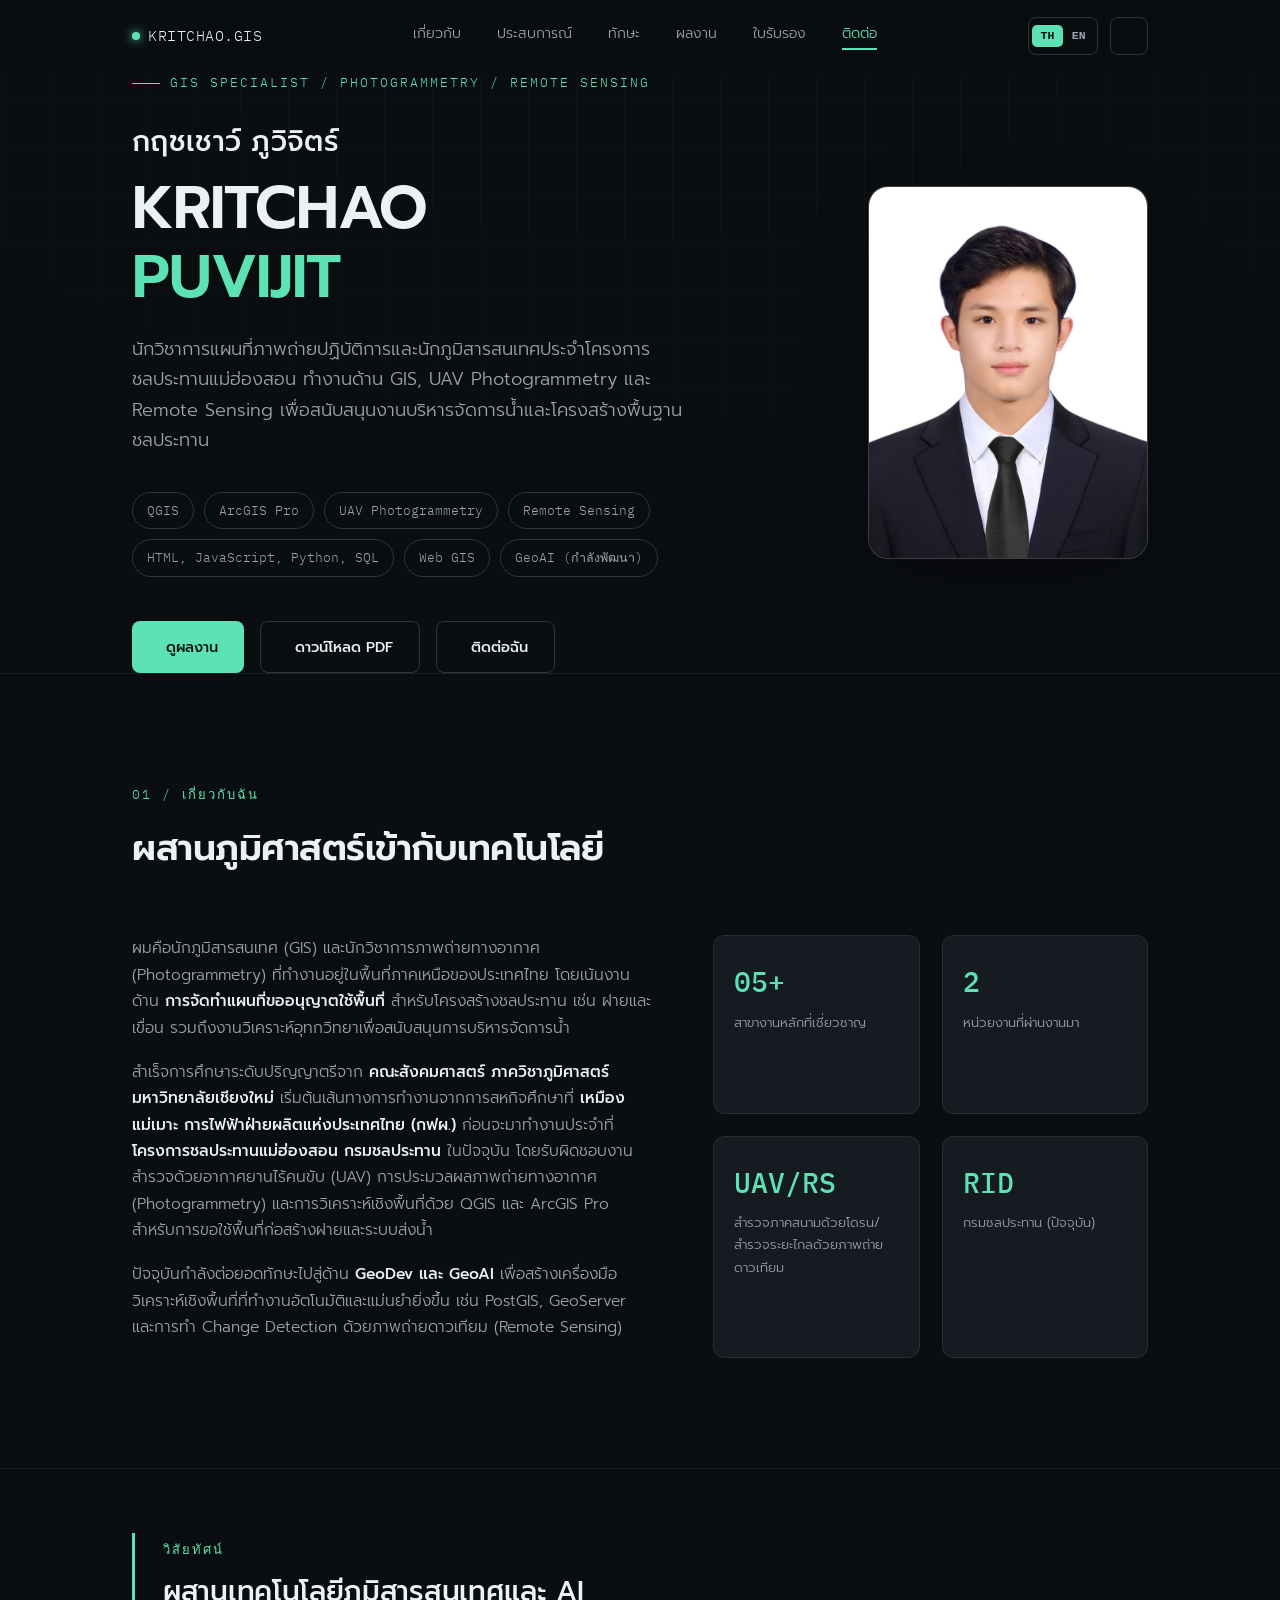
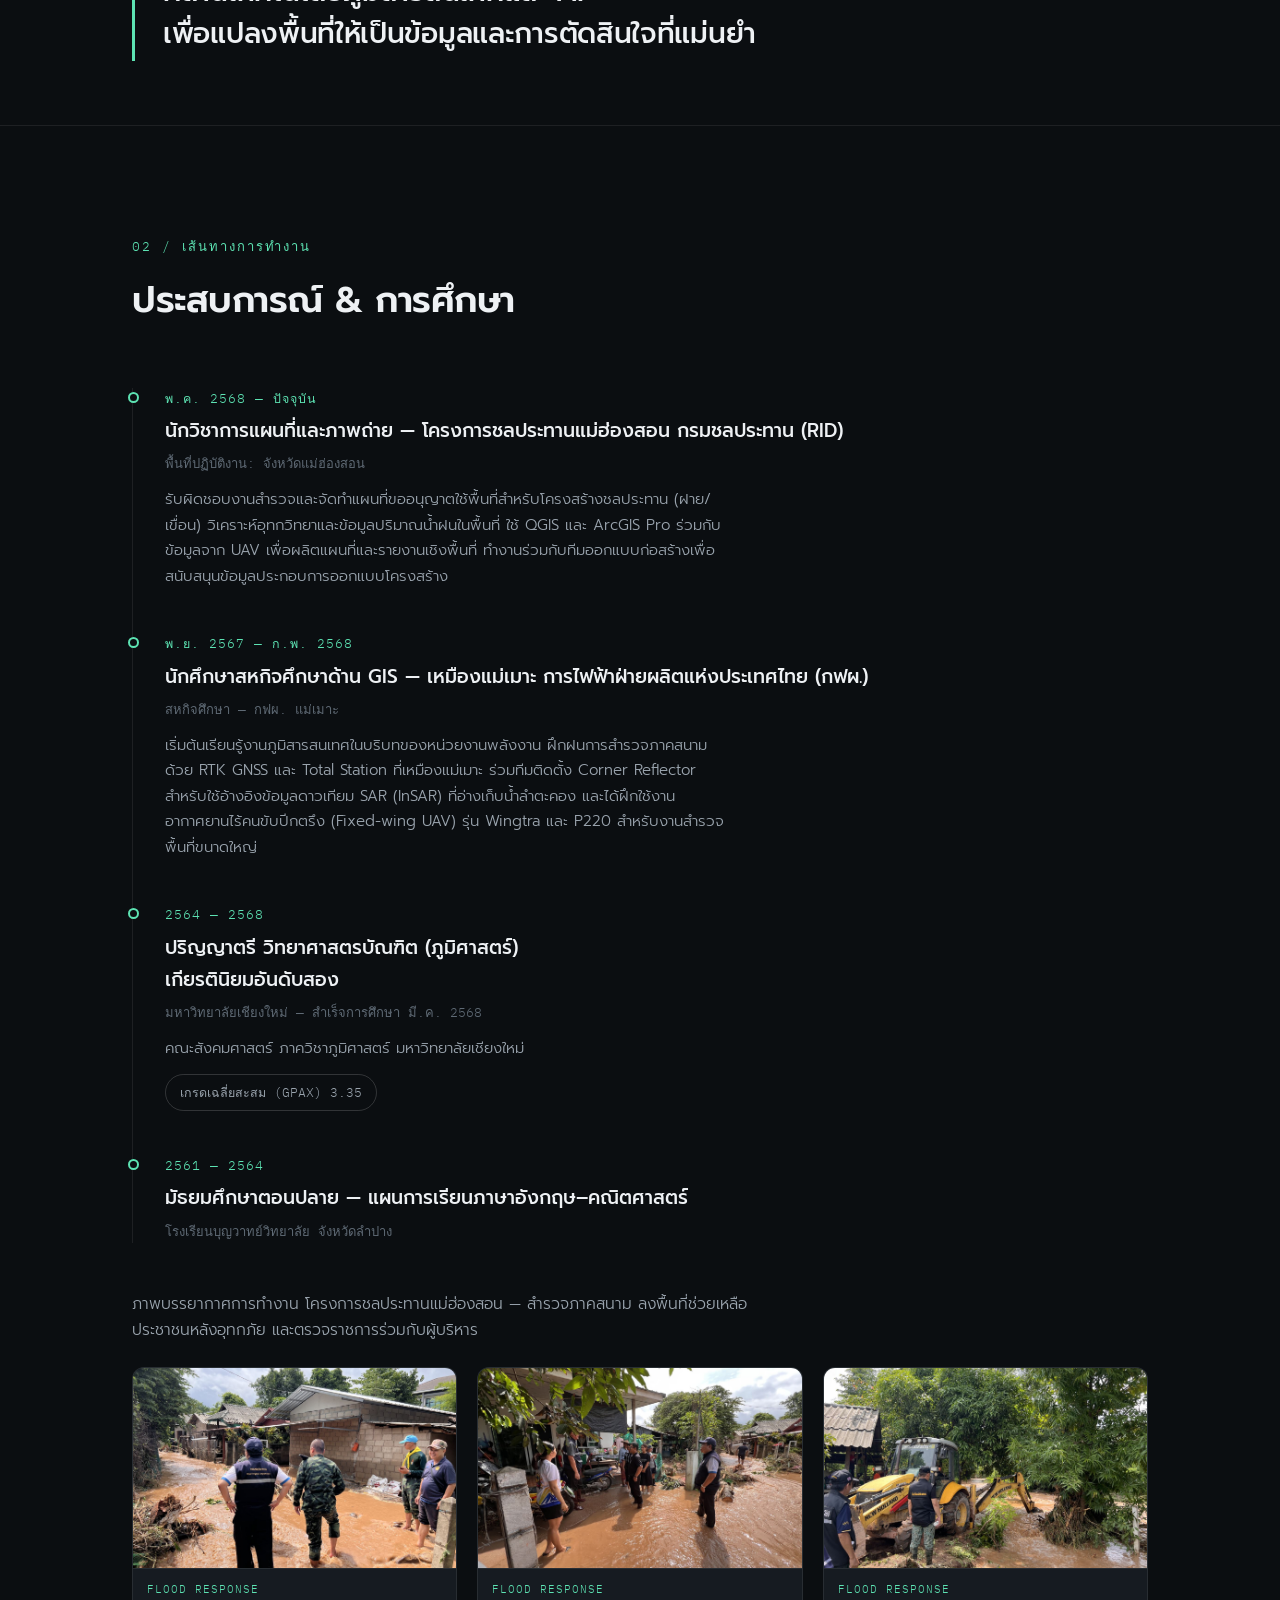
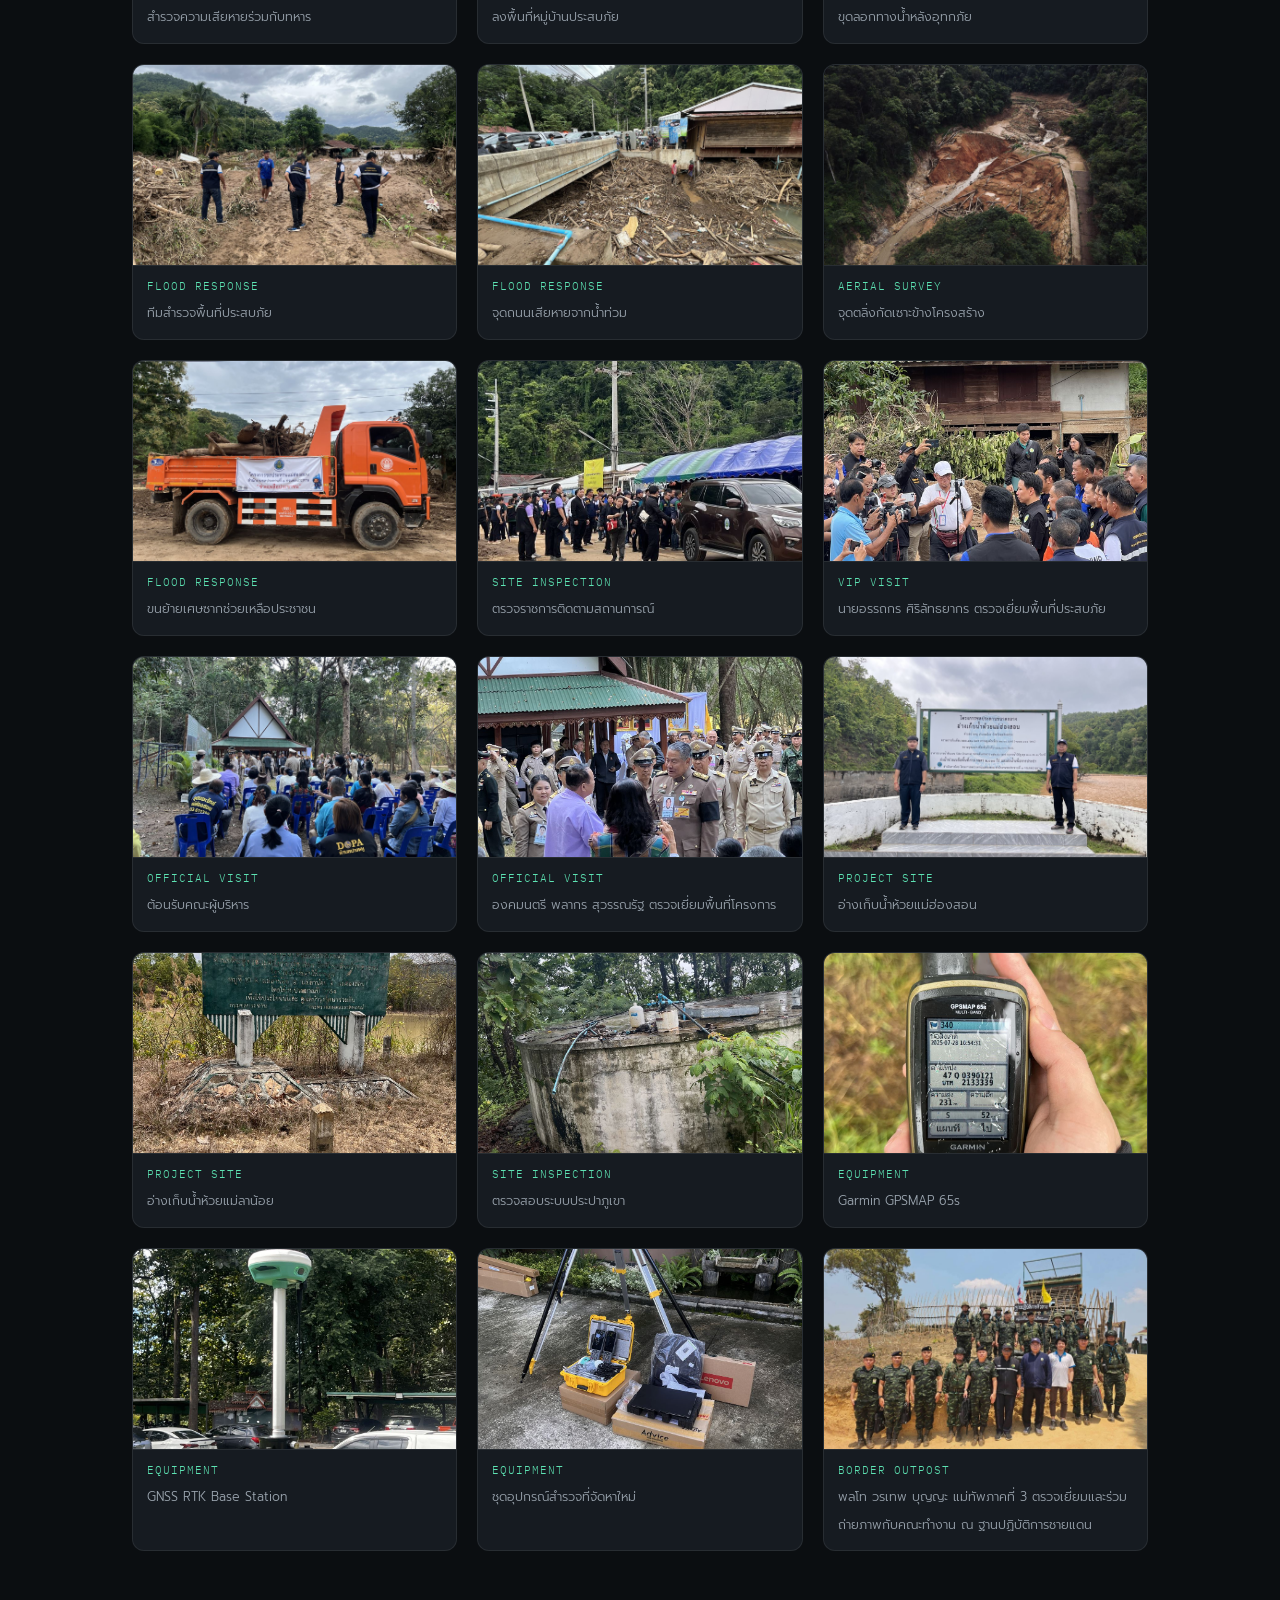
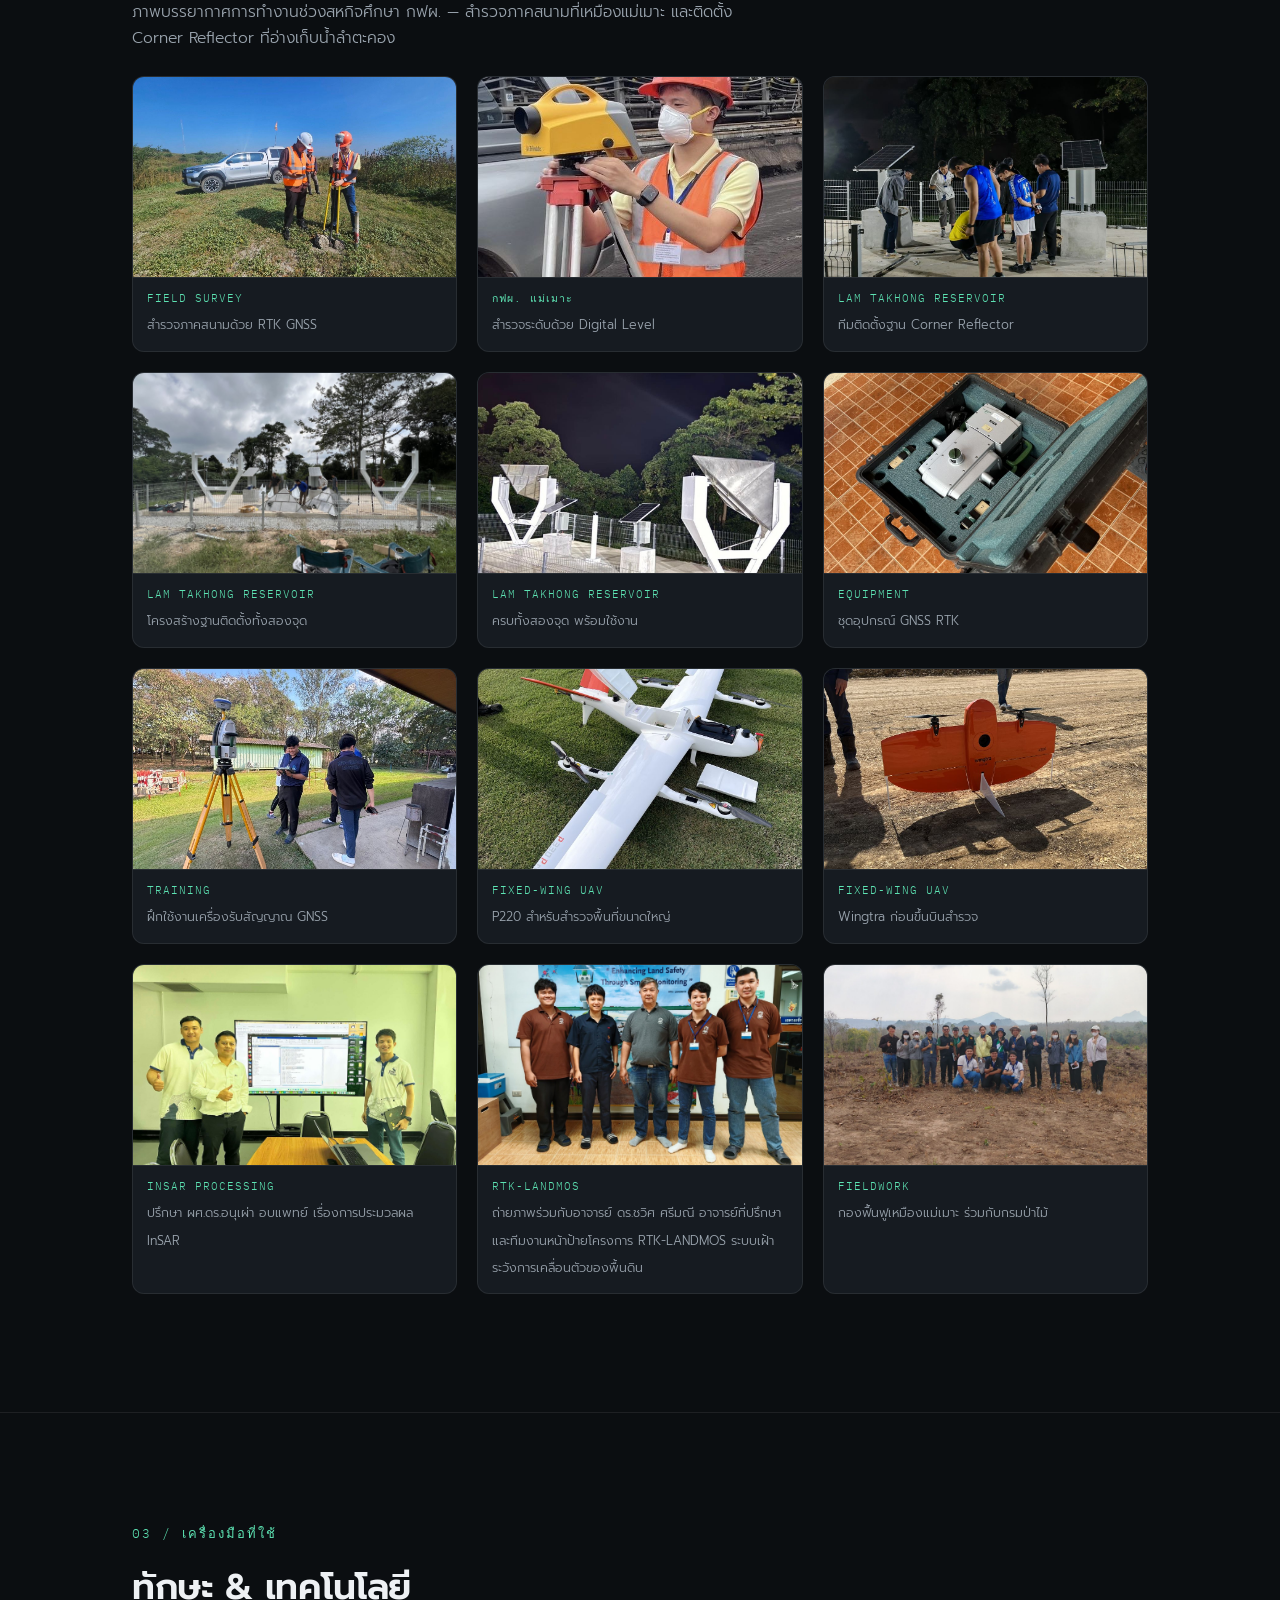
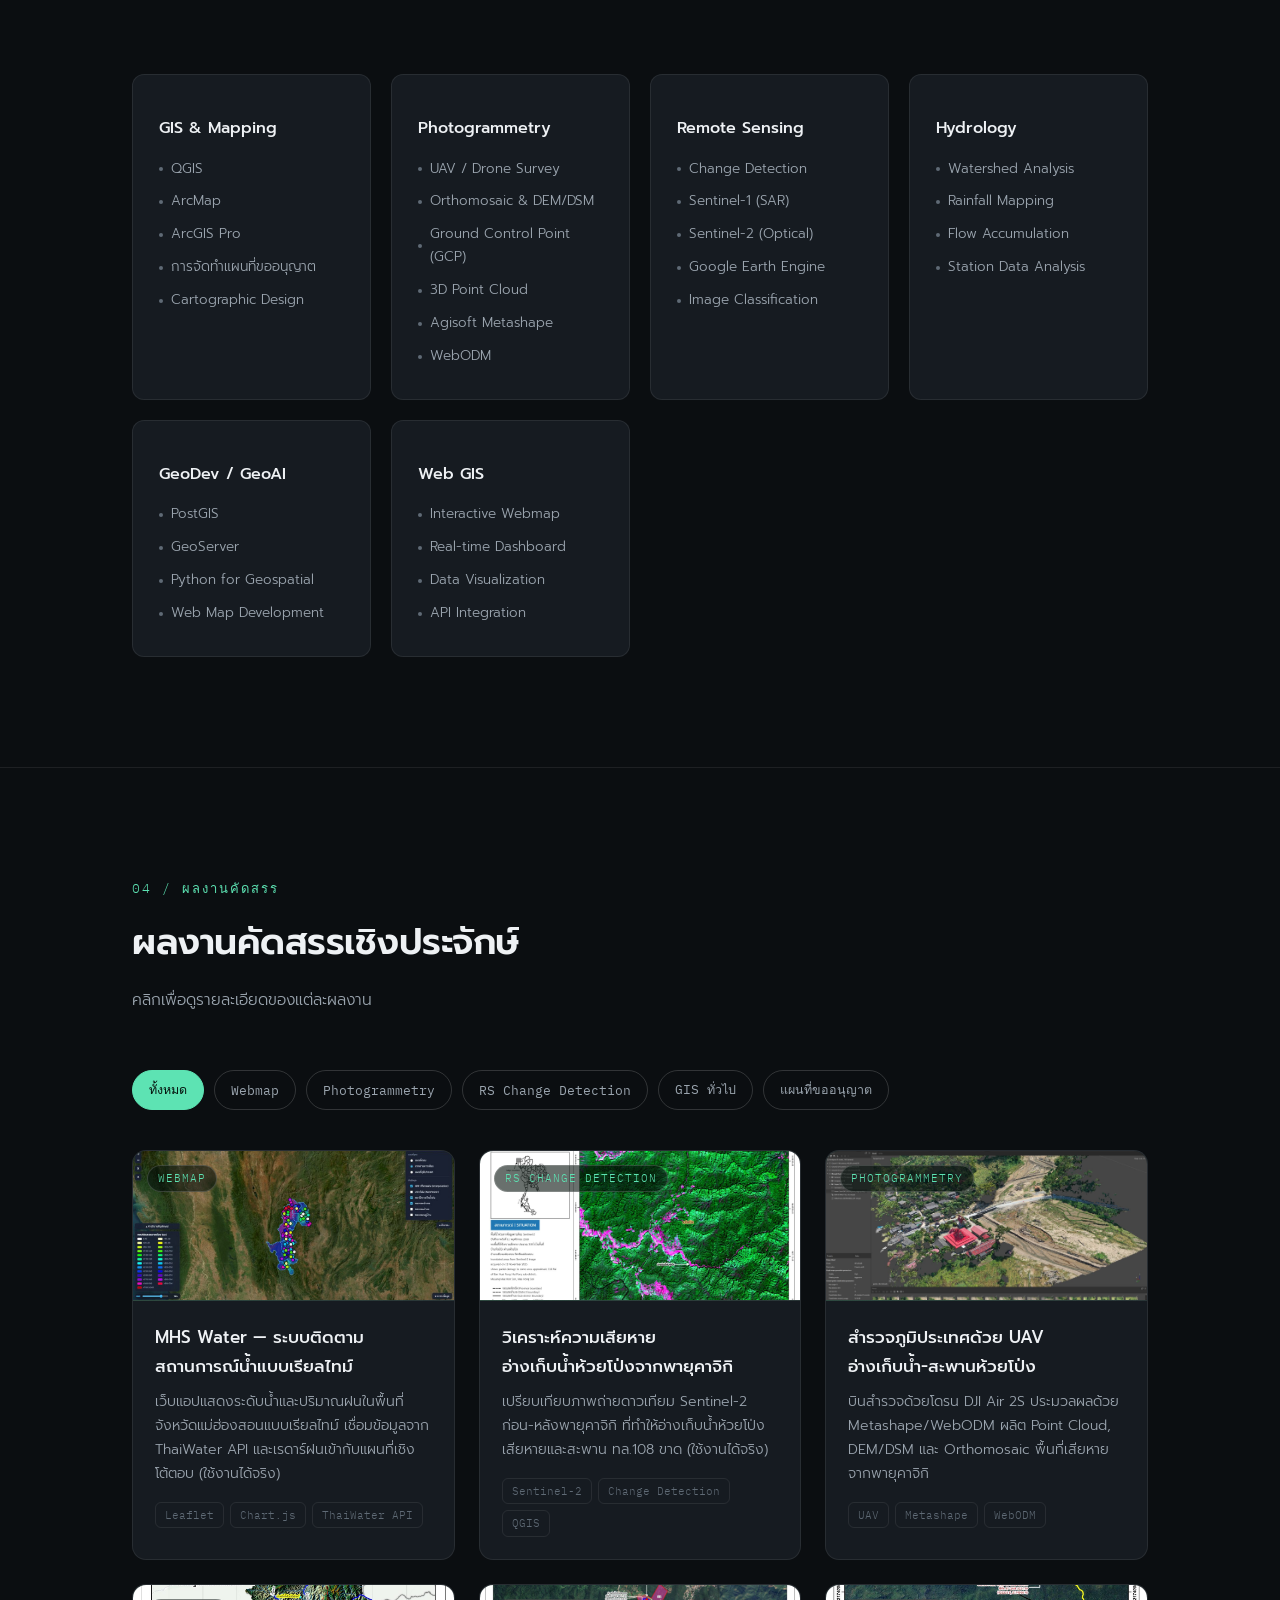
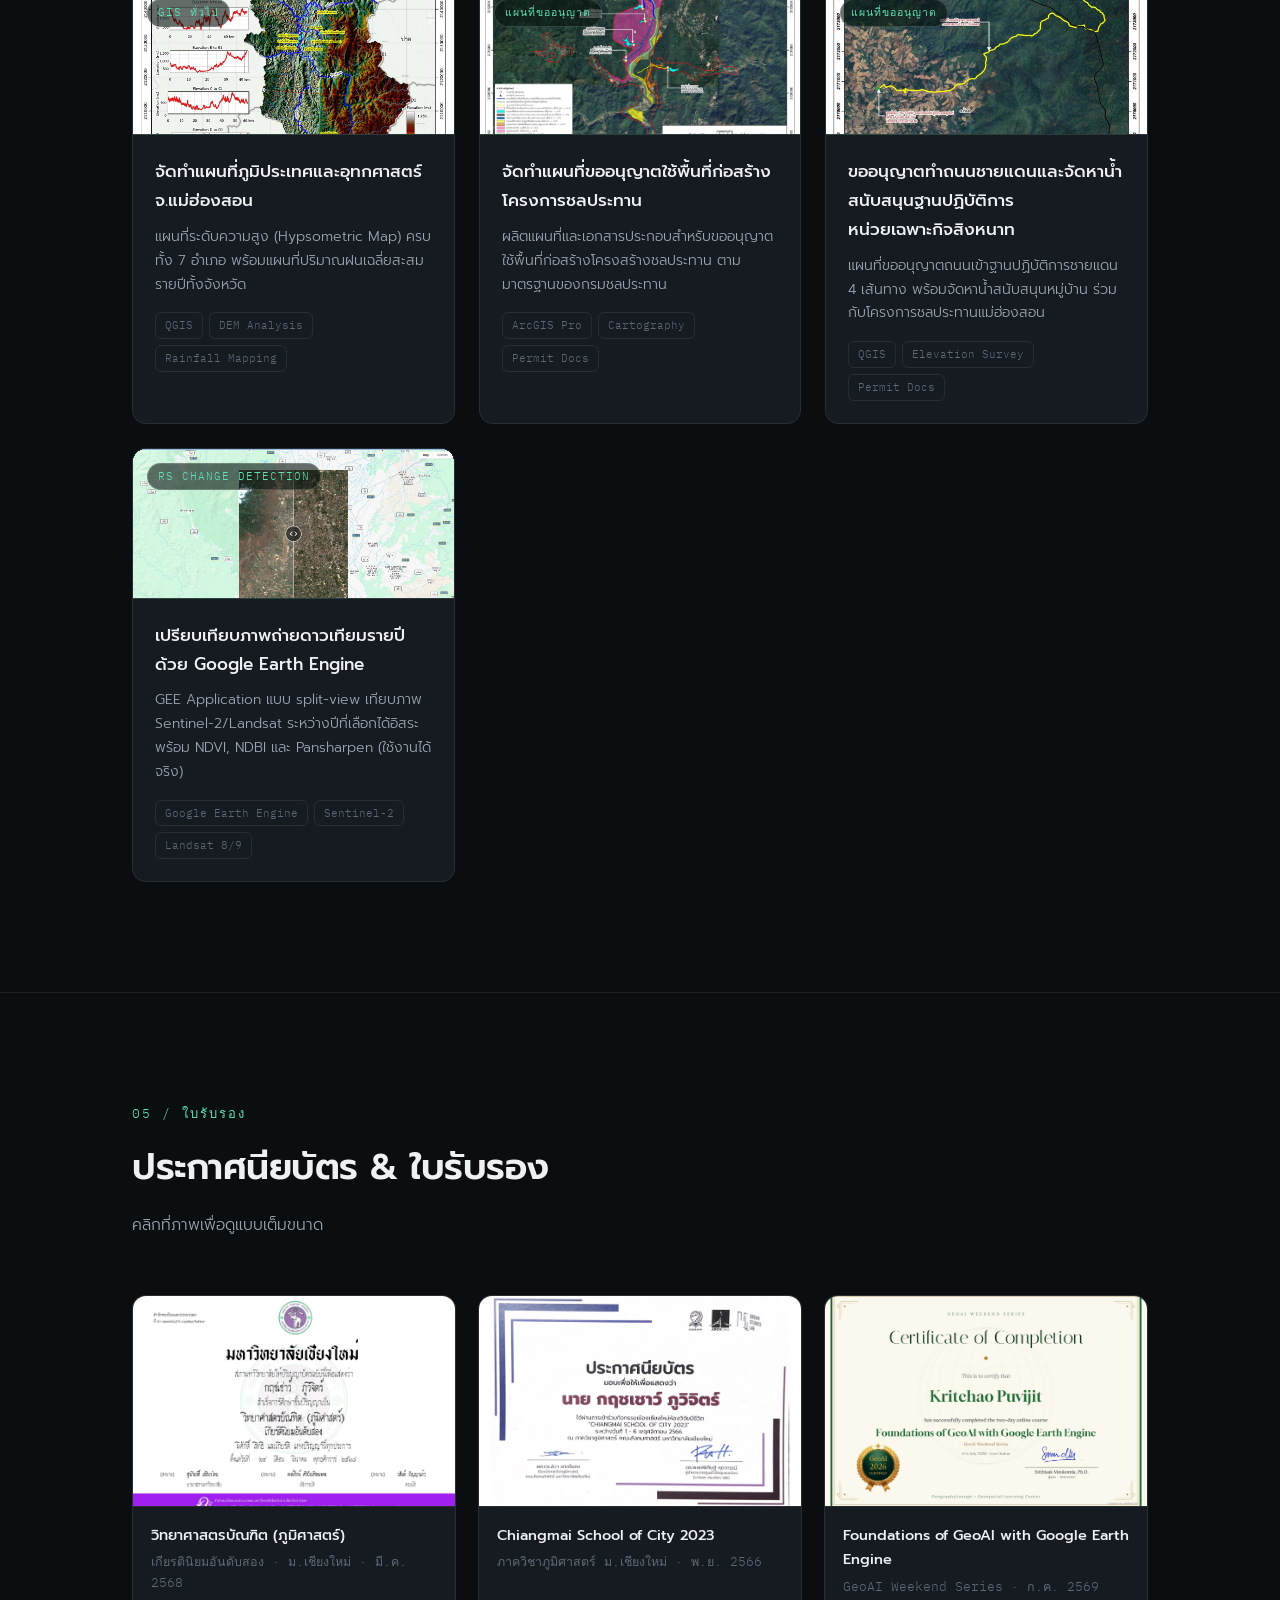
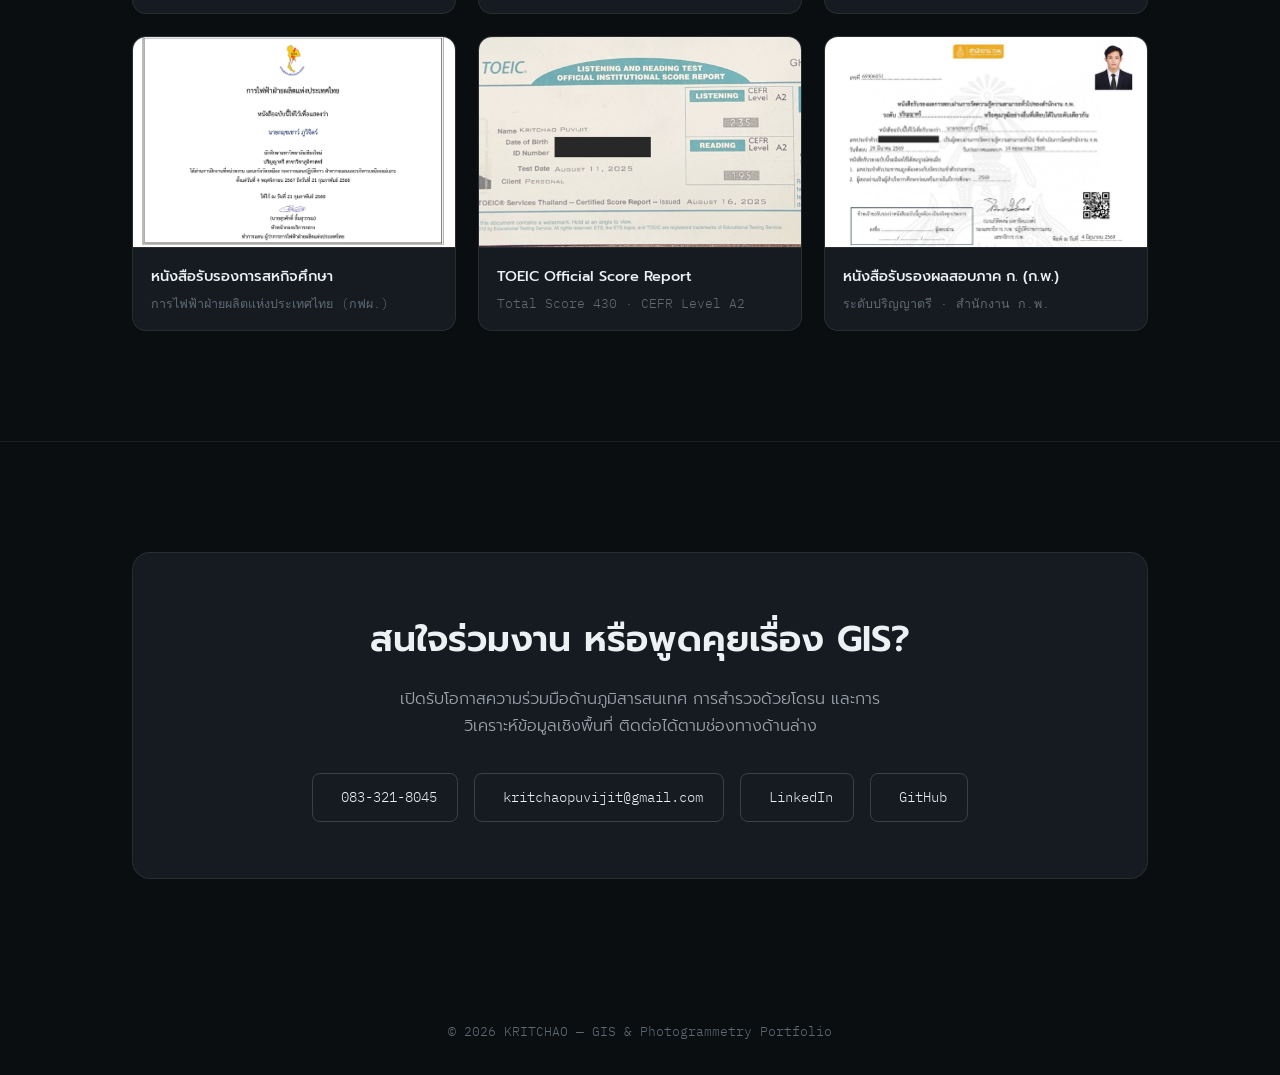
==== commit 7ab14038: "Add TH/EN language toggle and phone contact info Translate all pages (index + 7 project pages) to En" ====
--- a/index.html
+++ b/index.html
@@ -4,6 +4,7 @@
 <head>
   <meta charset="UTF-8">
   <script>try{if(localStorage.getItem('theme')==='light')document.documentElement.setAttribute('data-theme','light');}catch(e){}</script>
+  <script>try{document.documentElement.setAttribute('data-lang',localStorage.getItem('lang')==='en'?'en':'th');}catch(e){}</script>
   <meta name="viewport" content="width=device-width, initial-scale=1.0">
   <title>Kritchao | GIS &amp; Photogrammetry Portfolio</title>
   <link rel="preconnect" href="https://fonts.googleapis.com">
@@ -23,22 +24,22 @@
     <div class="wrap">
       <div class="logo"><span class="dot"></span>KRITCHAO.GIS</div>
       <div class="navlinks">
-        <a href="#about">เกี่ยวกับ</a>
-        <a href="#experience">ประสบการณ์</a>
-        <a href="#skills">ทักษะ</a>
-        <a href="#projects">ผลงาน</a>
-        <a href="#certificates">ใบรับรอง</a>
-        <a href="#contact">ติดต่อ</a>
-      </div>
-      <div class="nav-actions"><button class="theme-toggle" id="themeToggle" aria-label="สลับธีมสว่าง/มืด" title="สลับธีมสว่าง/มืด"><i class="ti ti-sun"></i><i class="ti ti-moon"></i></button><button class="nav-toggle" id="navToggle" aria-label="เปิดเมนู"><span class="nav-toggle-bar"></span><span class="nav-toggle-bar"></span><span class="nav-toggle-bar"></span></button></div>
+        <a href="#about" data-en="About">เกี่ยวกับ</a>
+        <a href="#experience" data-en="Experience">ประสบการณ์</a>
+        <a href="#skills" data-en="Skills">ทักษะ</a>
+        <a href="#projects" data-en="Projects">ผลงาน</a>
+        <a href="#certificates" data-en="Certificates">ใบรับรอง</a>
+        <a href="#contact" data-en="Contact">ติดต่อ</a>
+      </div>
+      <div class="nav-actions"><button class="lang-toggle" id="langToggle" aria-label="Switch language / สลับภาษา" title="Switch language / สลับภาษา"><span class="lang-th">TH</span><span class="lang-en">EN</span></button><button class="theme-toggle" id="themeToggle" data-en-aria-label="Toggle light/dark theme" data-en-title="Toggle light/dark theme" aria-label="สลับธีมสว่าง/มืด" title="สลับธีมสว่าง/มืด"><i class="ti ti-sun"></i><i class="ti ti-moon"></i></button><button class="nav-toggle" id="navToggle" data-en-aria-label="Open menu" aria-label="เปิดเมนู"><span class="nav-toggle-bar"></span><span class="nav-toggle-bar"></span><span class="nav-toggle-bar"></span></button></div>
     </div>
     <div class="nav-dropdown" id="navDropdown">
-      <a href="#about">เกี่ยวกับ</a>
-      <a href="#experience">ประสบการณ์</a>
-      <a href="#skills">ทักษะ</a>
-      <a href="#projects">ผลงาน</a>
-      <a href="#certificates">ใบรับรอง</a>
-      <a href="#contact">ติดต่อ</a>
+      <a href="#about" data-en="About">เกี่ยวกับ</a>
+      <a href="#experience" data-en="Experience">ประสบการณ์</a>
+      <a href="#skills" data-en="Skills">ทักษะ</a>
+      <a href="#projects" data-en="Projects">ผลงาน</a>
+      <a href="#certificates" data-en="Certificates">ใบรับรอง</a>
+      <a href="#contact" data-en="Contact">ติดต่อ</a>
     </div>
   </nav>
 
@@ -48,7 +49,7 @@
         <div class="kicker">GIS Specialist / Photogrammetry / Remote Sensing</div>
         <div class="title-th">กฤชเชาว์ ภูวิจิตร์</div>
         <h1 class="title"><span class="line1">KRITCHAO</span><br><span class="line2">PUVIJIT</span></h1>
-        <p class="lede">นักวิชาการแผนที่ภาพถ่ายปฏิบัติการและนักภูมิสารสนเทศประจำโครงการชลประทานแม่ฮ่องสอน
+        <p class="lede" data-en="Cartographic and Photogrammetry Officer / Geospatial Specialist at the Mae Hong Son Irrigation Project. Working in GIS, UAV Photogrammetry, and Remote Sensing to support water management and irrigation infrastructure.">นักวิชาการแผนที่ภาพถ่ายปฏิบัติการและนักภูมิสารสนเทศประจำโครงการชลประทานแม่ฮ่องสอน
           ทำงานด้าน GIS, UAV Photogrammetry และ Remote Sensing
           เพื่อสนับสนุนงานบริหารจัดการน้ำและโครงสร้างพื้นฐานชลประทาน</p>
         <div class="role-tags">
@@ -58,12 +59,12 @@
           <span class="role-tag">Remote Sensing</span>
           <span class="role-tag">HTML, JavaScript, Python, SQL</span>
           <span class="role-tag">Web GIS</span>
-          <span class="role-tag">GeoAI (กำลังพัฒนา)</span>
+          <span class="role-tag" data-en="GeoAI (in progress)">GeoAI (กำลังพัฒนา)</span>
         </div>
         <div class="cta-row">
-          <a href="#projects" class="btn btn-primary"><i class="ti ti-map-2"></i> ดูผลงาน</a>
-          <a href="assets/downloads/Kritchao_Puvijit_Portfolio.pdf" download class="btn btn-ghost"><i class="ti ti-download"></i> ดาวน์โหลด PDF</a>
-          <a href="#contact" class="btn btn-ghost"><i class="ti ti-mail"></i> ติดต่อฉัน</a>
+          <a href="#projects" class="btn btn-primary"><i class="ti ti-map-2"></i> <span data-en="View Projects">ดูผลงาน</span></a>
+          <a href="assets/downloads/Kritchao_Puvijit_Portfolio.pdf" download class="btn btn-ghost"><i class="ti ti-download"></i> <span data-en="Download PDF">ดาวน์โหลด PDF</span></a>
+          <a href="#contact" class="btn btn-ghost"><i class="ti ti-mail"></i> <span data-en="Contact Me">ติดต่อฉัน</span></a>
         </div>
       </div>
       <div class="hero-photo">
@@ -77,41 +78,41 @@
   <section id="about" class="fade-in">
     <div class="wrap">
       <div class="section-head">
-        <div class="section-num">01 / เกี่ยวกับฉัน</div>
-        <h2 class="section-title">ผสานภูมิศาสตร์เข้ากับเทคโนโลยี</h2>
+        <div class="section-num" data-en="01 / About Me">01 / เกี่ยวกับฉัน</div>
+        <h2 class="section-title" data-en="Merging Geography with Technology">ผสานภูมิศาสตร์เข้ากับเทคโนโลยี</h2>
       </div>
       <div class="about-grid">
         <div>
-          <p>ผมคือนักภูมิสารสนเทศ (GIS) และนักวิชาการภาพถ่ายทางอากาศ (Photogrammetry)
+          <p data-en="I am a Geographic Information Systems (GIS) and Photogrammetry specialist working in Northern Thailand, focused on <strong>preparing land-use permit maps</strong> for irrigation structures such as weirs and dams, as well as hydrology analysis to support water management.">ผมคือนักภูมิสารสนเทศ (GIS) และนักวิชาการภาพถ่ายทางอากาศ (Photogrammetry)
             ที่ทำงานอยู่ในพื้นที่ภาคเหนือของประเทศไทย โดยเน้นงานด้าน <strong>การจัดทำแผนที่ขออนุญาตใช้พื้นที่</strong>
             สำหรับโครงสร้างชลประทาน เช่น ฝายและเขื่อน รวมถึงงานวิเคราะห์อุทกวิทยาเพื่อสนับสนุนการบริหารจัดการน้ำ</p>
-          <p>สำเร็จการศึกษาระดับปริญญาตรีจาก <strong>คณะสังคมศาสตร์ ภาควิชาภูมิศาสตร์ มหาวิทยาลัยเชียงใหม่</strong>
+          <p data-en="Graduated with a Bachelor's degree from the <strong>Faculty of Social Sciences, Department of Geography, Chiang Mai University</strong>. Started my career through a cooperative education placement at the <strong>Mae Moh Mine, Electricity Generating Authority of Thailand (EGAT)</strong>, before joining<br><strong>the Mae Hong Son Irrigation Project, Royal Irrigation Department</strong> full-time. Responsible for UAV surveys, photogrammetry processing, and spatial analysis with QGIS and ArcGIS Pro for land-use permits for weir construction and water-supply systems.">สำเร็จการศึกษาระดับปริญญาตรีจาก <strong>คณะสังคมศาสตร์ ภาควิชาภูมิศาสตร์ มหาวิทยาลัยเชียงใหม่</strong>
             เริ่มต้นเส้นทางการทำงานจากการสหกิจศึกษาที่ <strong>เหมืองแม่เมาะ การไฟฟ้าฝ่ายผลิตแห่งประเทศไทย (กฟผ.)</strong>
             ก่อนจะมาทำงานประจำที่<br>
             <strong>โครงการชลประทานแม่ฮ่องสอน กรมชลประทาน</strong> ในปัจจุบัน โดยรับผิดชอบงานสำรวจด้วยอากาศยานไร้คนขับ
             (UAV) การประมวลผลภาพถ่ายทางอากาศ (Photogrammetry) และการวิเคราะห์เชิงพื้นที่ด้วย QGIS และ ArcGIS Pro
             สำหรับการขอใช้พื้นที่ก่อสร้างฝายและระบบส่งน้ำ
           </p>
-          <p>ปัจจุบันกำลังต่อยอดทักษะไปสู่ด้าน <strong>GeoDev และ GeoAI</strong>
+          <p data-en="Currently building skills further in <strong>GeoDev and GeoAI</strong> to create more automated and accurate spatial-analysis tools, such as PostGIS and GeoServer,<br>and Change Detection using satellite imagery (Remote Sensing).">ปัจจุบันกำลังต่อยอดทักษะไปสู่ด้าน <strong>GeoDev และ GeoAI</strong>
             เพื่อสร้างเครื่องมือวิเคราะห์เชิงพื้นที่ที่ทำงานอัตโนมัติและแม่นยำยิ่งขึ้น เช่น PostGIS, GeoServer<br>
             และการทำ Change Detection ด้วยภาพถ่ายดาวเทียม (Remote Sensing)</p>
         </div>
         <div class="stat-block">
           <div class="stat-card">
             <div class="stat-num">05+</div>
-            <div class="stat-label">สาขางานหลักที่เชี่ยวชาญ</div>
+            <div class="stat-label" data-en="core specialties">สาขางานหลักที่เชี่ยวชาญ</div>
           </div>
           <div class="stat-card">
             <div class="stat-num">2</div>
-            <div class="stat-label">หน่วยงานที่ผ่านงานมา</div>
+            <div class="stat-label" data-en="organizations worked with">หน่วยงานที่ผ่านงานมา</div>
           </div>
           <div class="stat-card">
             <div class="stat-num">UAV/RS</div>
-            <div class="stat-label">สำรวจภาคสนามด้วยโดรน/สำรวจระยะไกลด้วยภาพถ่ายดาวเทียม</div>
+            <div class="stat-label" data-en="Drone field survey / satellite remote sensing">สำรวจภาคสนามด้วยโดรน/สำรวจระยะไกลด้วยภาพถ่ายดาวเทียม</div>
           </div>
           <div class="stat-card">
             <div class="stat-num">RID</div>
-            <div class="stat-label">กรมชลประทาน (ปัจจุบัน)</div>
+            <div class="stat-label" data-en="Royal Irrigation Department (current)">กรมชลประทาน (ปัจจุบัน)</div>
           </div>
         </div>
       </div>
@@ -121,8 +122,8 @@
   <section class="vision fade-in">
     <div class="wrap">
       <div class="vision-box">
-        <div class="vision-label">วิสัยทัศน์</div>
-        <p class="vision-text">ผสานเทคโนโลยีภูมิสารสนเทศและ AI<br>เพื่อแปลงพื้นที่ให้เป็นข้อมูลและการตัดสินใจที่แม่นยำ</p>
+        <div class="vision-label" data-en="Vision">วิสัยทัศน์</div>
+        <p class="vision-text" data-en="Combining geospatial technology and AI<br>to turn land into accurate data and decisions.">ผสานเทคโนโลยีภูมิสารสนเทศและ AI<br>เพื่อแปลงพื้นที่ให้เป็นข้อมูลและการตัดสินใจที่แม่นยำ</p>
       </div>
     </div>
   </section>
@@ -130,199 +131,199 @@
   <section id="experience" class="fade-in">
     <div class="wrap">
       <div class="section-head">
-        <div class="section-num">02 / เส้นทางการทำงาน</div>
-        <h2 class="section-title">ประสบการณ์ &amp; การศึกษา</h2>
+        <div class="section-num" data-en="02 / Career Path">02 / เส้นทางการทำงาน</div>
+        <h2 class="section-title" data-en="Experience &amp; Education">ประสบการณ์ &amp; การศึกษา</h2>
         <!-- <p class="section-sub">แก้ไขชื่อสถาบันการศึกษา คณะ/สาขา และปีที่จบการศึกษาให้ตรงกับข้อมูลจริงก่อนเผยแพร่</p> -->
       </div>
       <div class="timeline">
         <div class="t-item">
           <div class="t-dot"></div>
-          <div class="t-org">พ.ค. 2568 — ปัจจุบัน</div>
-          <div class="t-role">นักวิชาการแผนที่และภาพถ่าย — โครงการชลประทานแม่ฮ่องสอน กรมชลประทาน (RID)</div>
-          <div class="t-period">พื้นที่ปฏิบัติงาน: จังหวัดแม่ฮ่องสอน</div>
-          <div class="t-desc">รับผิดชอบงานสำรวจและจัดทำแผนที่ขออนุญาตใช้พื้นที่สำหรับโครงสร้างชลประทาน (ฝาย/เขื่อน)
+          <div class="t-org" data-en="May 2025 — Present">พ.ค. 2568 — ปัจจุบัน</div>
+          <div class="t-role" data-en="Cartographic &amp; Photogrammetry Officer — Mae Hong Son Irrigation Project, Royal Irrigation Department (RID)">นักวิชาการแผนที่และภาพถ่าย — โครงการชลประทานแม่ฮ่องสอน กรมชลประทาน (RID)</div>
+          <div class="t-period" data-en="Work area: Mae Hong Son Province">พื้นที่ปฏิบัติงาน: จังหวัดแม่ฮ่องสอน</div>
+          <div class="t-desc" data-en="Responsible for survey work and land-use permit maps for irrigation structures (weirs/dams). Analyze hydrology and local rainfall data using QGIS and ArcGIS Pro together with UAV data to produce maps and spatial reports. Work with the construction design team to support structural design.">รับผิดชอบงานสำรวจและจัดทำแผนที่ขออนุญาตใช้พื้นที่สำหรับโครงสร้างชลประทาน (ฝาย/เขื่อน)
             วิเคราะห์อุทกวิทยาและข้อมูลปริมาณน้ำฝนในพื้นที่ ใช้ QGIS และ ArcGIS Pro ร่วมกับข้อมูลจาก UAV
             เพื่อผลิตแผนที่และรายงานเชิงพื้นที่ ทำงานร่วมกับทีมออกแบบก่อสร้างเพื่อสนับสนุนข้อมูลประกอบการออกแบบโครงสร้าง</div>
         </div>
         <div class="t-item">
           <div class="t-dot"></div>
-          <div class="t-org">พ.ย. 2567 — ก.พ. 2568</div>
-          <div class="t-role">นักศึกษาสหกิจศึกษาด้าน GIS — เหมืองแม่เมาะ การไฟฟ้าฝ่ายผลิตแห่งประเทศไทย (กฟผ.)</div>
-          <div class="t-period">สหกิจศึกษา — กฟผ. แม่เมาะ</div>
-          <div class="t-desc">เริ่มต้นเรียนรู้งานภูมิสารสนเทศในบริบทของหน่วยงานพลังงาน ฝึกฝนการสำรวจภาคสนามด้วย RTK GNSS
+          <div class="t-org" data-en="Nov 2024 — Feb 2025">พ.ย. 2567 — ก.พ. 2568</div>
+          <div class="t-role" data-en="GIS Cooperative Education Student — Mae Moh Mine, Electricity Generating Authority of Thailand (EGAT)">นักศึกษาสหกิจศึกษาด้าน GIS — เหมืองแม่เมาะ การไฟฟ้าฝ่ายผลิตแห่งประเทศไทย (กฟผ.)</div>
+          <div class="t-period" data-en="Cooperative Education — EGAT Mae Moh">สหกิจศึกษา — กฟผ. แม่เมาะ</div>
+          <div class="t-desc" data-en="Started learning geospatial work in the context of an energy-sector organization. Practiced field survey with RTK GNSS and Total Station at Mae Moh Mine, joined the team installing Corner Reflectors for SAR satellite (InSAR) reference at Lam Takhong Reservoir, and trained on fixed-wing UAVs (Wingtra and P220) for large-area survey work.">เริ่มต้นเรียนรู้งานภูมิสารสนเทศในบริบทของหน่วยงานพลังงาน ฝึกฝนการสำรวจภาคสนามด้วย RTK GNSS
             และ Total Station ที่เหมืองแม่เมาะ ร่วมทีมติดตั้ง Corner Reflector สำหรับใช้อ้างอิงข้อมูลดาวเทียม SAR
             (InSAR) ที่อ่างเก็บน้ำลำตะคอง และได้ฝึกใช้งานอากาศยานไร้คนขับปีกตรึง (Fixed-wing UAV) รุ่น Wingtra และ P220
             สำหรับงานสำรวจพื้นที่ขนาดใหญ่</div>
         </div>
         <div class="t-item">
           <div class="t-dot"></div>
-          <div class="t-org">2564 — 2568</div>
-          <div class="t-role">ปริญญาตรี วิทยาศาสตรบัณฑิต (ภูมิศาสตร์)<br>เกียรตินิยมอันดับสอง</div>
-          <div class="t-period">มหาวิทยาลัยเชียงใหม่ — สำเร็จการศึกษา มี.ค. 2568</div>
-          <div class="t-desc">คณะสังคมศาสตร์ ภาควิชาภูมิศาสตร์ มหาวิทยาลัยเชียงใหม่</div>
+          <div class="t-org" data-en="2021 — 2025">2564 — 2568</div>
+          <div class="t-role" data-en="Bachelor of Science (Geography)<br>Second-Class Honors">ปริญญาตรี วิทยาศาสตรบัณฑิต (ภูมิศาสตร์)<br>เกียรตินิยมอันดับสอง</div>
+          <div class="t-period" data-en="Chiang Mai University — Graduated Mar 2025">มหาวิทยาลัยเชียงใหม่ — สำเร็จการศึกษา มี.ค. 2568</div>
+          <div class="t-desc" data-en="Faculty of Social Sciences, Department of Geography, Chiang Mai University">คณะสังคมศาสตร์ ภาควิชาภูมิศาสตร์ มหาวิทยาลัยเชียงใหม่</div>
           <div class="role-tags" style="margin-top:12px;margin-bottom:0;">
-            <span class="role-tag">เกรดเฉลี่ยสะสม (GPAX) 3.35</span>
+            <span class="role-tag" data-en="Cumulative GPA (GPAX) 3.35">เกรดเฉลี่ยสะสม (GPAX) 3.35</span>
           </div>
         </div>
         <div class="t-item">
           <div class="t-dot"></div>
-          <div class="t-org">2561 — 2564</div>
-          <div class="t-role">มัธยมศึกษาตอนปลาย — แผนการเรียนภาษาอังกฤษ–คณิตศาสตร์</div>
-          <div class="t-period">โรงเรียนบุญวาทย์วิทยาลัย จังหวัดลำปาง</div>
-        </div>
-      </div>
-
-      <p class="section-sub" style="margin-top:48px;margin-bottom:24px;">ภาพบรรยากาศการทำงาน โครงการชลประทานแม่ฮ่องสอน — สำรวจภาคสนาม ลงพื้นที่ช่วยเหลือประชาชนหลังอุทกภัย และตรวจราชการร่วมกับผู้บริหาร</p>
+          <div class="t-org" data-en="2018 — 2021">2561 — 2564</div>
+          <div class="t-role" data-en="High School — English–Mathematics Program">มัธยมศึกษาตอนปลาย — แผนการเรียนภาษาอังกฤษ–คณิตศาสตร์</div>
+          <div class="t-period" data-en="Bunyawat Witthayalai School, Lampang Province">โรงเรียนบุญวาทย์วิทยาลัย จังหวัดลำปาง</div>
+        </div>
+      </div>
+
+      <p class="section-sub" style="margin-top:48px;margin-bottom:24px;" data-en="Work photos from the Mae Hong Son Irrigation Project — field surveys, flood relief support, and official site inspections with management.">ภาพบรรยากาศการทำงาน โครงการชลประทานแม่ฮ่องสอน — สำรวจภาคสนาม ลงพื้นที่ช่วยเหลือประชาชนหลังอุทกภัย และตรวจราชการร่วมกับผู้บริหาร</p>
       <div class="shot-grid" style="margin-bottom:48px;">
-        <div class="shot-card" data-full="assets/img/rid-job/02-flood-wading-soldier.jpg" data-caption="เจ้าหน้าที่กรมชลประทานลงพื้นที่สำรวจความเสียหายร่วมกับกำลังพลทหาร หลังเกิดอุทกภัย">
+        <div class="shot-card" data-full="assets/img/rid-job/02-flood-wading-soldier.jpg" data-en-data-caption="RID staff conducting a damage survey with military personnel after flooding" data-caption="เจ้าหน้าที่กรมชลประทานลงพื้นที่สำรวจความเสียหายร่วมกับกำลังพลทหาร หลังเกิดอุทกภัย">
           <div class="shot-thumb"><img src="assets/img/rid-job/02-flood-wading-soldier.jpg" alt="เจ้าหน้าที่ลุยน้ำท่วมสำรวจความเสียหาย"></div>
-          <div class="shot-cap"><span class="shot-tag">Flood Response</span><span class="shot-desc">สำรวจความเสียหายร่วมกับทหาร</span></div>
-        </div>
-        <div class="shot-card" data-full="assets/img/rid-job/03-flood-village-scene.jpg" data-caption="ลงพื้นที่หมู่บ้านประสบอุทกภัย สำรวจความเดือดร้อนของประชาชน">
+          <div class="shot-cap"><span class="shot-tag">Flood Response</span><span class="shot-desc" data-en="Damage survey with the military">สำรวจความเสียหายร่วมกับทหาร</span></div>
+        </div>
+        <div class="shot-card" data-full="assets/img/rid-job/03-flood-village-scene.jpg" data-en-data-caption="Visiting a flood-affected village to assess the damage to residents" data-caption="ลงพื้นที่หมู่บ้านประสบอุทกภัย สำรวจความเดือดร้อนของประชาชน">
           <div class="shot-thumb"><img src="assets/img/rid-job/03-flood-village-scene.jpg" alt="ลงพื้นที่หมู่บ้านประสบอุทกภัย"></div>
-          <div class="shot-cap"><span class="shot-tag">Flood Response</span><span class="shot-desc">ลงพื้นที่หมู่บ้านประสบภัย</span></div>
-        </div>
-        <div class="shot-card" data-full="assets/img/rid-job/01-flood-excavator.jpg" data-caption="ประสานรถแบคโฮขุดลอกทางน้ำที่ถูกกิ่งไม้และเศษซากอุดตันหลังน้ำท่วม">
+          <div class="shot-cap"><span class="shot-tag">Flood Response</span><span class="shot-desc" data-en="Visiting a flood-affected village">ลงพื้นที่หมู่บ้านประสบภัย</span></div>
+        </div>
+        <div class="shot-card" data-full="assets/img/rid-job/01-flood-excavator.jpg" data-en-data-caption="Coordinating an excavator to clear debris and branches blocking a waterway after flooding" data-caption="ประสานรถแบคโฮขุดลอกทางน้ำที่ถูกกิ่งไม้และเศษซากอุดตันหลังน้ำท่วม">
           <div class="shot-thumb"><img src="assets/img/rid-job/01-flood-excavator.jpg" alt="รถแบคโฮขุดลอกทางน้ำ"></div>
-          <div class="shot-cap"><span class="shot-tag">Flood Response</span><span class="shot-desc">ขุดลอกทางน้ำหลังอุทกภัย</span></div>
-        </div>
-        <div class="shot-card" data-full="assets/img/rid-job/04-flood-team-walk.jpg" data-caption="ทีมเจ้าหน้าที่กรมชลประทานเดินสำรวจพื้นที่ประสบภัยน้ำท่วม">
+          <div class="shot-cap"><span class="shot-tag">Flood Response</span><span class="shot-desc" data-en="Clearing a waterway after flooding">ขุดลอกทางน้ำหลังอุทกภัย</span></div>
+        </div>
+        <div class="shot-card" data-full="assets/img/rid-job/04-flood-team-walk.jpg" data-en-data-caption="RID staff team walking a flood-affected area during survey" data-caption="ทีมเจ้าหน้าที่กรมชลประทานเดินสำรวจพื้นที่ประสบภัยน้ำท่วม">
           <div class="shot-thumb"><img src="assets/img/rid-job/04-flood-team-walk.jpg" alt="ทีมเจ้าหน้าที่สำรวจพื้นที่ประสบภัย"></div>
-          <div class="shot-cap"><span class="shot-tag">Flood Response</span><span class="shot-desc">ทีมสำรวจพื้นที่ประสบภัย</span></div>
-        </div>
-        <div class="shot-card" data-full="assets/img/rid-job/06-bridge-collapse-scene.jpg" data-caption="จุดถนน/สะพานที่ได้รับความเสียหายจากอุทกภัย เศษซากไม้ทับถมเส้นทางสัญจร">
+          <div class="shot-cap"><span class="shot-tag">Flood Response</span><span class="shot-desc" data-en="Team surveying a flood-affected area">ทีมสำรวจพื้นที่ประสบภัย</span></div>
+        </div>
+        <div class="shot-card" data-full="assets/img/rid-job/06-bridge-collapse-scene.jpg" data-en-data-caption="A road/bridge point damaged by flooding, with debris covering the route" data-caption="จุดถนน/สะพานที่ได้รับความเสียหายจากอุทกภัย เศษซากไม้ทับถมเส้นทางสัญจร">
           <div class="shot-thumb"><img src="assets/img/rid-job/06-bridge-collapse-scene.jpg" alt="จุดถนนเสียหายจากน้ำท่วม"></div>
-          <div class="shot-cap"><span class="shot-tag">Flood Response</span><span class="shot-desc">จุดถนนเสียหายจากน้ำท่วม</span></div>
-        </div>
-        <div class="shot-card" data-full="assets/img/rid-job/09-aerial-erosion-closeup.jpg" data-caption="ภาพถ่ายทางอากาศระยะใกล้จุดตลิ่งกัดเซาะข้างโครงสร้างชลประทาน (11 พ.ย. 2568)">
+          <div class="shot-cap"><span class="shot-tag">Flood Response</span><span class="shot-desc" data-en="Road damaged by flooding">จุดถนนเสียหายจากน้ำท่วม</span></div>
+        </div>
+        <div class="shot-card" data-full="assets/img/rid-job/09-aerial-erosion-closeup.jpg" data-en-data-caption="Close-up aerial photo of a riverbank erosion point beside an irrigation structure (11 Nov 2025)" data-caption="ภาพถ่ายทางอากาศระยะใกล้จุดตลิ่งกัดเซาะข้างโครงสร้างชลประทาน (11 พ.ย. 2568)">
           <div class="shot-thumb"><img src="assets/img/rid-job/09-aerial-erosion-closeup.jpg" alt="ภาพถ่ายทางอากาศจุดตลิ่งกัดเซาะ"></div>
-          <div class="shot-cap"><span class="shot-tag">Aerial Survey</span><span class="shot-desc">จุดตลิ่งกัดเซาะข้างโครงสร้าง</span></div>
-        </div>
-        <div class="shot-card" data-full="assets/img/rid-job/08-rid-relief-truck.jpg" data-caption="รถบรรทุกโครงการชลประทานแม่ฮ่องสอน ขนย้ายเศษซากไม้ช่วยเหลือประชาชนหลังน้ำท่วม">
+          <div class="shot-cap"><span class="shot-tag">Aerial Survey</span><span class="shot-desc" data-en="Riverbank erosion beside the structure">จุดตลิ่งกัดเซาะข้างโครงสร้าง</span></div>
+        </div>
+        <div class="shot-card" data-full="assets/img/rid-job/08-rid-relief-truck.jpg" data-en-data-caption="A Mae Hong Son Irrigation Project truck hauling away debris to help residents after flooding" data-caption="รถบรรทุกโครงการชลประทานแม่ฮ่องสอน ขนย้ายเศษซากไม้ช่วยเหลือประชาชนหลังน้ำท่วม">
           <div class="shot-thumb"><img src="assets/img/rid-job/08-rid-relief-truck.jpg" alt="รถบรรทุกกรมชลประทานช่วยเหลือประชาชน"></div>
-          <div class="shot-cap"><span class="shot-tag">Flood Response</span><span class="shot-desc">ขนย้ายเศษซากช่วยเหลือประชาชน</span></div>
-        </div>
-        <div class="shot-card" data-full="assets/img/rid-job/07-crowd-suv-inspection.jpg" data-caption="คณะเจ้าหน้าที่ลงพื้นที่ตรวจราชการติดตามสถานการณ์หลังน้ำท่วม">
+          <div class="shot-cap"><span class="shot-tag">Flood Response</span><span class="shot-desc" data-en="Hauling debris to help residents">ขนย้ายเศษซากช่วยเหลือประชาชน</span></div>
+        </div>
+        <div class="shot-card" data-full="assets/img/rid-job/07-crowd-suv-inspection.jpg" data-en-data-caption="Officials visiting the site to monitor the situation after flooding" data-caption="คณะเจ้าหน้าที่ลงพื้นที่ตรวจราชการติดตามสถานการณ์หลังน้ำท่วม">
           <div class="shot-thumb"><img src="assets/img/rid-job/07-crowd-suv-inspection.jpg" alt="คณะเจ้าหน้าที่ตรวจราชการ"></div>
-          <div class="shot-cap"><span class="shot-tag">Site Inspection</span><span class="shot-desc">ตรวจราชการติดตามสถานการณ์</span></div>
-        </div>
-        <div class="shot-card" data-full="assets/img/rid-job/10-vip-site-visit.jpg" data-caption="นายอรรถกร ศิริลัทธยากร รัฐมนตรีช่วยว่าการกระทรวงเกษตรและสหกรณ์ (ในขณะนั้น) ลงพื้นที่ตรวจเยี่ยมและให้กำลังใจผู้ประสบภัยน้ำท่วม พร้อมรับฟังรายงานสถานการณ์จากหน่วยงานที่เกี่ยวข้อง">
+          <div class="shot-cap"><span class="shot-tag">Site Inspection</span><span class="shot-desc" data-en="Site inspection monitoring the situation">ตรวจราชการติดตามสถานการณ์</span></div>
+        </div>
+        <div class="shot-card" data-full="assets/img/rid-job/10-vip-site-visit.jpg" data-en-data-caption="Mr. Atthakorn Sirilatthayakorn, then Deputy Minister of Agriculture and Cooperatives, visiting and encouraging flood victims while receiving a situation briefing from related agencies" data-caption="นายอรรถกร ศิริลัทธยากร รัฐมนตรีช่วยว่าการกระทรวงเกษตรและสหกรณ์ (ในขณะนั้น) ลงพื้นที่ตรวจเยี่ยมและให้กำลังใจผู้ประสบภัยน้ำท่วม พร้อมรับฟังรายงานสถานการณ์จากหน่วยงานที่เกี่ยวข้อง">
           <div class="shot-thumb"><img src="assets/img/rid-job/10-vip-site-visit.jpg" alt="นายอรรถกร ศิริลัทธยากร ลงพื้นที่ตรวจเยี่ยมผู้ประสบภัยน้ำท่วม"></div>
-          <div class="shot-cap"><span class="shot-tag">VIP Visit</span><span class="shot-desc">นายอรรถกร ศิริลัทธยากร ตรวจเยี่ยมพื้นที่ประสบภัย</span></div>
-        </div>
-        <div class="shot-card" data-full="assets/img/rid-job/11-official-forest-meeting.jpg" data-caption="ประชุม/ต้อนรับคณะผู้บริหารลงพื้นที่ตรวจราชการโครงการชลประทาน">
+          <div class="shot-cap"><span class="shot-tag">VIP Visit</span><span class="shot-desc" data-en="Deputy Minister visiting flood-affected area">นายอรรถกร ศิริลัทธยากร ตรวจเยี่ยมพื้นที่ประสบภัย</span></div>
+        </div>
+        <div class="shot-card" data-full="assets/img/rid-job/11-official-forest-meeting.jpg" data-en-data-caption="Meeting/welcoming management on a site inspection of the irrigation project" data-caption="ประชุม/ต้อนรับคณะผู้บริหารลงพื้นที่ตรวจราชการโครงการชลประทาน">
           <div class="shot-thumb"><img src="assets/img/rid-job/11-official-forest-meeting.jpg" alt="ประชุมต้อนรับคณะผู้บริหาร"></div>
-          <div class="shot-cap"><span class="shot-tag">Official Visit</span><span class="shot-desc">ต้อนรับคณะผู้บริหาร</span></div>
-        </div>
-        <div class="shot-card" data-full="assets/img/rid-job/12-official-ceremony.jpg" data-caption="องคมนตรี พลากร สุวรรณรัฐ ตรวจเยี่ยมพื้นที่โครงการอันเนื่องมาจากพระราชดำริ พร้อมคณะเจ้าหน้าที่โครงการชลประทานแม่ฮ่องสอนร่วมพิธีต้อนรับ">
+          <div class="shot-cap"><span class="shot-tag">Official Visit</span><span class="shot-desc" data-en="Welcoming management">ต้อนรับคณะผู้บริหาร</span></div>
+        </div>
+        <div class="shot-card" data-full="assets/img/rid-job/12-official-ceremony.jpg" data-en-data-caption="Privy Councillor Palakorn Suwannarat visiting a royally initiated project site, with staff of the Mae Hong Son Irrigation Project joining the welcome ceremony" data-caption="องคมนตรี พลากร สุวรรณรัฐ ตรวจเยี่ยมพื้นที่โครงการอันเนื่องมาจากพระราชดำริ พร้อมคณะเจ้าหน้าที่โครงการชลประทานแม่ฮ่องสอนร่วมพิธีต้อนรับ">
           <div class="shot-thumb"><img src="assets/img/rid-job/12-official-ceremony.jpg" alt="องคมนตรี พลากร สุวรรณรัฐ ตรวจเยี่ยมพื้นที่โครงการ"></div>
-          <div class="shot-cap"><span class="shot-tag">Official Visit</span><span class="shot-desc">องคมนตรี พลากร สุวรรณรัฐ ตรวจเยี่ยมพื้นที่โครงการ</span></div>
-        </div>
-        <div class="shot-card" data-full="assets/img/rid-job/13-reservoir-signage.jpg" data-caption="ป้ายโครงการชลประทานขนาดกลาง อ่างเก็บน้ำห้วยแม่ฮ่องสอน ตำบลปางหมู อำเภอเมืองแม่ฮ่องสอน">
+          <div class="shot-cap"><span class="shot-tag">Official Visit</span><span class="shot-desc" data-en="Privy Councillor Palakorn Suwannarat visiting the project site">องคมนตรี พลากร สุวรรณรัฐ ตรวจเยี่ยมพื้นที่โครงการ</span></div>
+        </div>
+        <div class="shot-card" data-full="assets/img/rid-job/13-reservoir-signage.jpg" data-en-data-caption="Signage for the medium-scale Huai Mae Hong Son Reservoir irrigation project, Pang Mu Subdistrict, Mueang Mae Hong Son District" data-caption="ป้ายโครงการชลประทานขนาดกลาง อ่างเก็บน้ำห้วยแม่ฮ่องสอน ตำบลปางหมู อำเภอเมืองแม่ฮ่องสอน">
           <div class="shot-thumb"><img src="assets/img/rid-job/13-reservoir-signage.jpg" alt="ป้ายโครงการอ่างเก็บน้ำห้วยแม่ฮ่องสอน"></div>
-          <div class="shot-cap"><span class="shot-tag">Project Site</span><span class="shot-desc">อ่างเก็บน้ำห้วยแม่ฮ่องสอน</span></div>
-        </div>
-        <div class="shot-card" data-full="assets/img/rid-job/14-reservoir-signage-old.jpg" data-caption="ป้ายโครงการอันเนื่องมาจากพระราชดำริ อ่างเก็บน้ำห้วยแม่ลาน้อย ตำบลแม่ลาน้อย อำเภอแม่ลาน้อย">
+          <div class="shot-cap"><span class="shot-tag">Project Site</span><span class="shot-desc" data-en="Huai Mae Hong Son Reservoir">อ่างเก็บน้ำห้วยแม่ฮ่องสอน</span></div>
+        </div>
+        <div class="shot-card" data-full="assets/img/rid-job/14-reservoir-signage-old.jpg" data-en-data-caption="Signage for the royally initiated Huai Mae La Noi Reservoir project, Mae La Noi Subdistrict, Mae La Noi District" data-caption="ป้ายโครงการอันเนื่องมาจากพระราชดำริ อ่างเก็บน้ำห้วยแม่ลาน้อย ตำบลแม่ลาน้อย อำเภอแม่ลาน้อย">
           <div class="shot-thumb"><img src="assets/img/rid-job/14-reservoir-signage-old.jpg" alt="ป้ายโครงการอ่างเก็บน้ำห้วยแม่ลาน้อย"></div>
-          <div class="shot-cap"><span class="shot-tag">Project Site</span><span class="shot-desc">อ่างเก็บน้ำห้วยแม่ลาน้อย</span></div>
-        </div>
-        <div class="shot-card" data-full="assets/img/rid-job/15-water-tank-inspection.jpg" data-caption="ตรวจสอบระบบประปาภูเขา/ถังเก็บน้ำในพื้นที่รับผิดชอบ">
+          <div class="shot-cap"><span class="shot-tag">Project Site</span><span class="shot-desc" data-en="Huai Mae La Noi Reservoir">อ่างเก็บน้ำห้วยแม่ลาน้อย</span></div>
+        </div>
+        <div class="shot-card" data-full="assets/img/rid-job/15-water-tank-inspection.jpg" data-en-data-caption="Inspecting a mountain water-supply system/storage tank in the responsible area" data-caption="ตรวจสอบระบบประปาภูเขา/ถังเก็บน้ำในพื้นที่รับผิดชอบ">
           <div class="shot-thumb"><img src="assets/img/rid-job/15-water-tank-inspection.jpg" alt="ตรวจสอบถังเก็บน้ำระบบประปาภูเขา"></div>
-          <div class="shot-cap"><span class="shot-tag">Site Inspection</span><span class="shot-desc">ตรวจสอบระบบประปาภูเขา</span></div>
-        </div>
-        <div class="shot-card" data-full="assets/img/rid-job/16-garmin-gps-handheld.jpg" data-caption="ใช้เครื่องรับสัญญาณ GPS Garmin GPSMAP 65s บันทึกพิกัดภาคสนาม">
+          <div class="shot-cap"><span class="shot-tag">Site Inspection</span><span class="shot-desc" data-en="Inspecting a mountain water-supply system">ตรวจสอบระบบประปาภูเขา</span></div>
+        </div>
+        <div class="shot-card" data-full="assets/img/rid-job/16-garmin-gps-handheld.jpg" data-en-data-caption="Using a Garmin GPSMAP 65s GPS receiver to log field coordinates" data-caption="ใช้เครื่องรับสัญญาณ GPS Garmin GPSMAP 65s บันทึกพิกัดภาคสนาม">
           <div class="shot-thumb"><img src="assets/img/rid-job/16-garmin-gps-handheld.jpg" alt="เครื่อง Garmin GPSMAP 65s"></div>
           <div class="shot-cap"><span class="shot-tag">Equipment</span><span class="shot-desc">Garmin GPSMAP 65s</span></div>
         </div>
-        <div class="shot-card" data-full="assets/img/rid-job/17-gnss-rtk-base.jpg" data-caption="เครื่องรับสัญญาณ GNSS RTK ตั้งค่าสถานีฐานสำหรับงานสำรวจพิกัดแม่นยำสูง">
+        <div class="shot-card" data-full="assets/img/rid-job/17-gnss-rtk-base.jpg" data-en-data-caption="Setting up a GNSS RTK base station receiver for high-precision coordinate survey" data-caption="เครื่องรับสัญญาณ GNSS RTK ตั้งค่าสถานีฐานสำหรับงานสำรวจพิกัดแม่นยำสูง">
           <div class="shot-thumb"><img src="assets/img/rid-job/17-gnss-rtk-base.jpg" alt="เครื่องรับสัญญาณ GNSS RTK"></div>
           <div class="shot-cap"><span class="shot-tag">Equipment</span><span class="shot-desc">GNSS RTK Base Station</span></div>
         </div>
-        <div class="shot-card" data-full="assets/img/rid-job/18-new-equipment-unboxing.jpg" data-caption="ชุดอุปกรณ์สำรวจ GNSS RTK และคอมพิวเตอร์โน้ตบุ๊กที่จัดหาใหม่ เตรียมพร้อมใช้งานภาคสนาม">
+        <div class="shot-card" data-full="assets/img/rid-job/18-new-equipment-unboxing.jpg" data-en-data-caption="Newly acquired GNSS RTK survey kit and laptop, ready for fieldwork" data-caption="ชุดอุปกรณ์สำรวจ GNSS RTK และคอมพิวเตอร์โน้ตบุ๊กที่จัดหาใหม่ เตรียมพร้อมใช้งานภาคสนาม">
           <div class="shot-thumb"><img src="assets/img/rid-job/18-new-equipment-unboxing.jpg" alt="ชุดอุปกรณ์สำรวจใหม่"></div>
-          <div class="shot-cap"><span class="shot-tag">Equipment</span><span class="shot-desc">ชุดอุปกรณ์สำรวจที่จัดหาใหม่</span></div>
-        </div>
-        <div class="shot-card" data-full="assets/img/singhanat/field-09-base-group.jpg" data-caption="พลโท วรเทพ บุญญะ แม่ทัพภาคที่ 3 พร้อมคณะทำงานร่วมกับเจ้าหน้าที่หน่วยเฉพาะกิจสิงหนาทที่ฐานปฏิบัติการชายแดน">
+          <div class="shot-cap"><span class="shot-tag">Equipment</span><span class="shot-desc" data-en="Newly acquired survey kit">ชุดอุปกรณ์สำรวจที่จัดหาใหม่</span></div>
+        </div>
+        <div class="shot-card" data-full="assets/img/singhanat/field-09-base-group.jpg" data-en-data-caption="Lt. Gen. Worathep Boonya, Commander of the Third Army Region, and his team with Task Force Singhanat staff at the border outpost" data-caption="พลโท วรเทพ บุญญะ แม่ทัพภาคที่ 3 พร้อมคณะทำงานร่วมกับเจ้าหน้าที่หน่วยเฉพาะกิจสิงหนาทที่ฐานปฏิบัติการชายแดน">
           <div class="shot-thumb"><img src="assets/img/singhanat/field-09-base-group.jpg" alt="คณะทำงานที่ฐานปฏิบัติการชายแดน"></div>
-          <div class="shot-cap"><span class="shot-tag">Border Outpost</span><span class="shot-desc">พลโท วรเทพ บุญญะ แม่ทัพภาคที่ 3 ตรวจเยี่ยมและร่วมถ่ายภาพกับคณะทำงาน ณ ฐานปฏิบัติการชายแดน</span></div>
-        </div>
-      </div>
-
-      <p class="section-sub" style="margin-top:48px;margin-bottom:24px;">ภาพบรรยากาศการทำงานช่วงสหกิจศึกษา กฟผ. —
+          <div class="shot-cap"><span class="shot-tag">Border Outpost</span><span class="shot-desc" data-en="Lt. Gen. Worathep Boonya, Third Army Region Commander, visiting and taking a photo with the team at the border outpost">พลโท วรเทพ บุญญะ แม่ทัพภาคที่ 3 ตรวจเยี่ยมและร่วมถ่ายภาพกับคณะทำงาน ณ ฐานปฏิบัติการชายแดน</span></div>
+        </div>
+      </div>
+
+      <p class="section-sub" style="margin-top:48px;margin-bottom:24px;" data-en="Work photos from the EGAT cooperative education period — field survey at Mae Moh Mine, and installing a Corner Reflector at Lam Takhong Reservoir.">ภาพบรรยากาศการทำงานช่วงสหกิจศึกษา กฟผ. —
         สำรวจภาคสนามที่เหมืองแม่เมาะ และติดตั้ง Corner Reflector ที่อ่างเก็บน้ำลำตะคอง</p>
       <div class="shot-grid">
-        <div class="shot-card" data-full="assets/img/egat/01-rtk-survey-field.jpg"
+        <div class="shot-card" data-full="assets/img/egat/01-rtk-survey-field.jpg" data-en-data-caption="Field survey with RTK GNSS alongside my cooperative-education mentor"
           data-caption="สำรวจภาคสนามด้วย RTK GNSS ร่วมกับพี่เลี้ยงสหกิจศึกษา">
           <div class="shot-thumb"><img src="assets/img/egat/01-rtk-survey-field.jpg" alt="สำรวจภาคสนามด้วย RTK GNSS">
           </div>
-          <div class="shot-cap"><span class="shot-tag">Field Survey</span><span class="shot-desc">สำรวจภาคสนามด้วย RTK
+          <div class="shot-cap"><span class="shot-tag">Field Survey</span><span class="shot-desc" data-en="Field survey with RTK GNSS">สำรวจภาคสนามด้วย RTK
               GNSS</span></div>
         </div>
-        <div class="shot-card" data-full="assets/img/egat/09-mae-moh-survey.jpg"
+        <div class="shot-card" data-full="assets/img/egat/09-mae-moh-survey.jpg" data-en-data-caption="Level survey with a Digital Level at Mae Moh coal mine"
           data-caption="สำรวจระดับด้วย Digital Level ที่เหมืองถ่านหินแม่เมาะ">
           <div class="shot-thumb"><img src="assets/img/egat/09-mae-moh-survey.jpg" alt="สำรวจที่เหมืองแม่เมาะ"></div>
-          <div class="shot-cap"><span class="shot-tag">กฟผ. แม่เมาะ</span><span class="shot-desc">สำรวจระดับด้วย Digital
+          <div class="shot-cap"><span class="shot-tag" data-en="EGAT Mae Moh">กฟผ. แม่เมาะ</span><span class="shot-desc" data-en="Level survey with a Digital Level">สำรวจระดับด้วย Digital
               Level</span></div>
         </div>
-        <div class="shot-card" data-full="assets/img/egat/02-corner-reflector-install-night.jpg"
+        <div class="shot-card" data-full="assets/img/egat/02-corner-reflector-install-night.jpg" data-en-data-caption="Team installing a Corner Reflector base at night at Lam Takhong Reservoir"
           data-caption="ทีมงานติดตั้งฐาน Corner Reflector ในช่วงกลางคืนที่อ่างเก็บน้ำลำตะคอง">
           <div class="shot-thumb"><img src="assets/img/egat/02-corner-reflector-install-night.jpg"
               alt="ติดตั้ง Corner Reflector กลางคืน"></div>
-          <div class="shot-cap"><span class="shot-tag">Lam Takhong Reservoir</span><span class="shot-desc">ทีมติดตั้งฐาน
+          <div class="shot-cap"><span class="shot-tag">Lam Takhong Reservoir</span><span class="shot-desc" data-en="Team installing the Corner Reflector base">ทีมติดตั้งฐาน
               Corner Reflector</span></div>
         </div>
-        <div class="shot-card" data-full="assets/img/egat/04-corner-reflector-towers-day.jpg"
+        <div class="shot-card" data-full="assets/img/egat/04-corner-reflector-towers-day.jpg" data-en-data-caption="Corner Reflector base structures at both points at Lam Takhong Reservoir"
           data-caption="โครงสร้างฐานติดตั้ง Corner Reflector ทั้งสองจุดที่อ่างเก็บน้ำลำตะคอง">
           <div class="shot-thumb"><img src="assets/img/egat/04-corner-reflector-towers-day.jpg"
               alt="โครงสร้างฐาน Corner Reflector"></div>
           <div class="shot-cap"><span class="shot-tag">Lam Takhong Reservoir</span><span
-              class="shot-desc">โครงสร้างฐานติดตั้งทั้งสองจุด</span></div>
-        </div>
-        <div class="shot-card" data-full="assets/img/egat/07-corner-reflector-pair-night.jpg"
+              class="shot-desc" data-en="Base structures at both points">โครงสร้างฐานติดตั้งทั้งสองจุด</span></div>
+        </div>
+        <div class="shot-card" data-full="assets/img/egat/07-corner-reflector-pair-night.jpg" data-en-data-caption="Both Corner Reflector points completed, with the RTK-LANDMOS system for InSAR reference data"
           data-caption="Corner Reflector ทั้งสองจุดติดตั้งแล้วเสร็จ พร้อมระบบ RTK-LANDMOS สำหรับใช้งานอ้างอิงข้อมูล InSAR">
           <div class="shot-thumb"><img src="assets/img/egat/07-corner-reflector-pair-night.jpg"
               alt="Corner Reflector ทั้งสองจุด"></div>
-          <div class="shot-cap"><span class="shot-tag">Lam Takhong Reservoir</span><span class="shot-desc">ครบทั้งสองจุด
+          <div class="shot-cap"><span class="shot-tag">Lam Takhong Reservoir</span><span class="shot-desc" data-en="Both points complete and ready">ครบทั้งสองจุด
               พร้อมใช้งาน</span></div>
         </div>
-        <div class="shot-card" data-full="assets/img/egat/10-gnss-rtk-case.jpg"
+        <div class="shot-card" data-full="assets/img/egat/10-gnss-rtk-case.jpg" data-en-data-caption="GNSS RTK equipment set for reference-coordinate survey work"
           data-caption="ชุดอุปกรณ์ GNSS RTK สำหรับงานสำรวจพิกัดอ้างอิง">
           <div class="shot-thumb"><img src="assets/img/egat/10-gnss-rtk-case.jpg" alt="ชุดอุปกรณ์ GNSS RTK"></div>
-          <div class="shot-cap"><span class="shot-tag">Equipment</span><span class="shot-desc">ชุดอุปกรณ์ GNSS
+          <div class="shot-cap"><span class="shot-tag">Equipment</span><span class="shot-desc" data-en="GNSS RTK equipment set">ชุดอุปกรณ์ GNSS
               RTK</span></div>
         </div>
-        <div class="shot-card" data-full="assets/img/egat/11-rtk-gnss-training.jpg"
+        <div class="shot-card" data-full="assets/img/egat/11-rtk-gnss-training.jpg" data-en-data-caption="Training on the GNSS RTK receiver with the team"
           data-caption="ฝึกใช้งานเครื่องรับสัญญาณ GNSS RTK ร่วมกับทีม">
           <div class="shot-thumb"><img src="assets/img/egat/11-rtk-gnss-training.jpg" alt="ฝึกใช้งาน GNSS RTK"></div>
-          <div class="shot-cap"><span class="shot-tag">Training</span><span class="shot-desc">ฝึกใช้งานเครื่องรับสัญญาณ
+          <div class="shot-cap"><span class="shot-tag">Training</span><span class="shot-desc" data-en="Training on the GNSS receiver">ฝึกใช้งานเครื่องรับสัญญาณ
               GNSS</span></div>
         </div>
-        <div class="shot-card" data-full="assets/img/egat/08-uav-p220-fixedwing.jpg"
+        <div class="shot-card" data-full="assets/img/egat/08-uav-p220-fixedwing.jpg" data-en-data-caption="P220 fixed-wing UAV for large-area survey work"
           data-caption="อากาศยานไร้คนขับปีกตรึงรุ่น P220 สำหรับสำรวจพื้นที่ขนาดใหญ่">
           <div class="shot-thumb"><img src="assets/img/egat/08-uav-p220-fixedwing.jpg" alt="UAV ปีกตรึง P220"></div>
-          <div class="shot-cap"><span class="shot-tag">Fixed-wing UAV</span><span class="shot-desc">P220
+          <div class="shot-cap"><span class="shot-tag">Fixed-wing UAV</span><span class="shot-desc" data-en="P220 for large-area survey">P220
               สำหรับสำรวจพื้นที่ขนาดใหญ่</span></div>
         </div>
-        <div class="shot-card" data-full="assets/img/egat/12-uav-wingtra.jpg"
+        <div class="shot-card" data-full="assets/img/egat/12-uav-wingtra.jpg" data-en-data-caption="Wingtra fixed-wing UAV before a survey flight"
           data-caption="อากาศยานไร้คนขับปีกตรึงรุ่น Wingtra ก่อนขึ้นบินสำรวจ">
           <div class="shot-thumb"><img src="assets/img/egat/12-uav-wingtra.jpg" alt="UAV ปีกตรึง Wingtra"></div>
-          <div class="shot-cap"><span class="shot-tag">Fixed-wing UAV</span><span class="shot-desc">Wingtra
+          <div class="shot-cap"><span class="shot-tag">Fixed-wing UAV</span><span class="shot-desc" data-en="Wingtra before a survey flight">Wingtra
               ก่อนขึ้นบินสำรวจ</span></div>
         </div>
-        <div class="shot-card" data-full="assets/img/egat/13-matlab-insar-processing.jpg"
+        <div class="shot-card" data-full="assets/img/egat/13-matlab-insar-processing.jpg" data-en-data-caption="Meeting Asst. Prof. Dr. Anuphao Aobpaet to discuss SAR satellite (InSAR) data processing with MATLAB, at the Department of Civil Engineering, Faculty of Engineering, Kasetsart University"
           data-caption="เข้าพบผู้ช่วยศาสตราจารย์ ดร.อนุเผ่า อบแพทย์ เพื่อปรึกษาแนวทางการประมวลผลข้อมูลดาวเทียม SAR (InSAR) ด้วยโปรแกรม MATLAB ที่ภาควิชาวิศวกรรมโยธา คณะวิศวกรรมศาสตร์ มหาวิทยาลัยเกษตรศาสตร์">
           <div class="shot-thumb"><img src="assets/img/egat/13-matlab-insar-processing.jpg" alt="ประมวลผลข้อมูล InSAR ด้วย MATLAB"></div>
-          <div class="shot-cap"><span class="shot-tag">InSAR Processing</span><span class="shot-desc">ปรึกษา ผศ.ดร.อนุเผ่า อบแพทย์ เรื่องการประมวลผล InSAR</span></div>
-        </div>
-        <div class="shot-card" data-full="assets/img/egat/15-rtk-landmos-banner.jpg"
+          <div class="shot-cap"><span class="shot-tag">InSAR Processing</span><span class="shot-desc" data-en="Consulting Asst. Prof. Dr. Anuphao Aobpaet on InSAR processing">ปรึกษา ผศ.ดร.อนุเผ่า อบแพทย์ เรื่องการประมวลผล InSAR</span></div>
+        </div>
+        <div class="shot-card" data-full="assets/img/egat/15-rtk-landmos-banner.jpg" data-en-data-caption="Photo with academic advisor Dr. Chawis Srimanee and the team in front of the RTK-LANDMOS ground-movement monitoring project banner"
           data-caption="ถ่ายภาพร่วมกับอาจารย์ ดร.ชวิศ ศรีมณี อาจารย์ที่ปรึกษา และทีมงานหน้าป้ายโครงการ RTK-LANDMOS ระบบเฝ้าระวังการเคลื่อนตัวของพื้นดิน">
           <div class="shot-thumb"><img src="assets/img/egat/15-rtk-landmos-banner.jpg" alt="ทีมงานหน้าป้ายโครงการ RTK-LANDMOS"></div>
-          <div class="shot-cap"><span class="shot-tag">RTK-LANDMOS</span><span class="shot-desc">ถ่ายภาพร่วมกับอาจารย์ ดร.ชวิศ ศรีมณี อาจารย์ที่ปรึกษา และทีมงานหน้าป้ายโครงการ RTK-LANDMOS ระบบเฝ้าระวังการเคลื่อนตัวของพื้นดิน</span></div>
-        </div>
-        <div class="shot-card" data-full="assets/img/egat/16-fieldwork-group-photo.jpg"
+          <div class="shot-cap"><span class="shot-tag">RTK-LANDMOS</span><span class="shot-desc" data-en="Photo with advisor Dr. Chawis Srimanee and the team in front of the RTK-LANDMOS project banner">ถ่ายภาพร่วมกับอาจารย์ ดร.ชวิศ ศรีมณี อาจารย์ที่ปรึกษา และทีมงานหน้าป้ายโครงการ RTK-LANDMOS ระบบเฝ้าระวังการเคลื่อนตัวของพื้นดิน</span></div>
+        </div>
+        <div class="shot-card" data-full="assets/img/egat/16-fieldwork-group-photo.jpg" data-en-data-caption="Mae Moh Mine rehabilitation team on a field visit together with the Royal Forest Department"
           data-caption="คณะทำงานกองฟื้นฟูเหมืองแม่เมาะลงพื้นที่ภาคสนามร่วมกับกรมป่าไม้">
           <div class="shot-thumb"><img src="assets/img/egat/16-fieldwork-group-photo.jpg" alt="คณะทำงานลงพื้นที่ภาคสนาม"></div>
-          <div class="shot-cap"><span class="shot-tag">Fieldwork</span><span class="shot-desc">กองฟื้นฟูเหมืองแม่เมาะ ร่วมกับกรมป่าไม้</span></div>
+          <div class="shot-cap"><span class="shot-tag">Fieldwork</span><span class="shot-desc" data-en="Mae Moh Mine rehabilitation team with the Royal Forest Department">กองฟื้นฟูเหมืองแม่เมาะ ร่วมกับกรมป่าไม้</span></div>
         </div>
       </div>
     </div>
@@ -331,8 +332,8 @@
   <section id="skills" class="fade-in">
     <div class="wrap">
       <div class="section-head">
-        <div class="section-num">03 / เครื่องมือที่ใช้</div>
-        <h2 class="section-title">ทักษะ &amp; เทคโนโลยี</h2>
+        <div class="section-num" data-en="03 / Tools I Use">03 / เครื่องมือที่ใช้</div>
+        <h2 class="section-title" data-en="Skills &amp; Technology">ทักษะ &amp; เทคโนโลยี</h2>
       </div>
       <div class="skill-grid">
         <div class="skill-card"><i class="ti ti-map"></i>
@@ -341,7 +342,7 @@
             <li>QGIS</li>
             <li>ArcMap</li>
             <li>ArcGIS Pro</li>
-            <li>การจัดทำแผนที่ขออนุญาต</li>
+            <li data-en="Land-use Permit Mapping">การจัดทำแผนที่ขออนุญาต</li>
             <li>Cartographic Design</li>
           </ul>
         </div>
@@ -400,18 +401,18 @@
   <section id="projects" class="fade-in">
     <div class="wrap">
       <div class="section-head">
-        <div class="section-num">04 / ผลงานคัดสรร</div>
-        <h2 class="section-title">ผลงานคัดสรรเชิงประจักษ์</h2>
-        <p class="section-sub">คลิกเพื่อดูรายละเอียดของแต่ละผลงาน</p>
+        <div class="section-num" data-en="04 / Selected Work">04 / ผลงานคัดสรร</div>
+        <h2 class="section-title" data-en="Selected Projects">ผลงานคัดสรรเชิงประจักษ์</h2>
+        <p class="section-sub" data-en="Click a project to see the details">คลิกเพื่อดูรายละเอียดของแต่ละผลงาน</p>
       </div>
 
       <div class="filter-row">
-        <button class="filter-btn active" data-filter="all">ทั้งหมด</button>
+        <button class="filter-btn active" data-filter="all" data-en="All">ทั้งหมด</button>
         <button class="filter-btn" data-filter="webmap">Webmap</button>
         <button class="filter-btn" data-filter="photo">Photogrammetry</button>
         <button class="filter-btn" data-filter="rs">RS Change Detection</button>
-        <button class="filter-btn" data-filter="gis">GIS ทั่วไป</button>
-        <button class="filter-btn" data-filter="permit">แผนที่ขออนุญาต</button>
+        <button class="filter-btn" data-filter="gis" data-en="General GIS">GIS ทั่วไป</button>
+        <button class="filter-btn" data-filter="permit" data-en="Permit Maps">แผนที่ขออนุญาต</button>
       </div>
 
       <div class="proj-grid" id="projGrid">
@@ -420,8 +421,8 @@
           <div class="proj-thumb"><span class="proj-cat">Webmap</span><img src="assets/img/water-dashboard-preview.jpg"
               alt="MHS Water - แผนที่ติดตามปริมาณฝนแบบเรียลไทม์"></div>
           <div class="proj-body">
-            <h3>MHS Water — ระบบติดตามสถานการณ์น้ำแบบ<span class="nb">เรียลไทม์</span></h3>
-            <p>เว็บแอปแสดงระดับน้ำและปริมาณฝนในพื้นที่จังหวัดแม่ฮ่องสอนแบบเรียลไทม์ เชื่อมข้อมูลจาก ThaiWater API
+            <h3 data-en="MHS Water — Real-time Water Monitoring System">MHS Water — ระบบติดตามสถานการณ์น้ำแบบ<span class="nb">เรียลไทม์</span></h3>
+            <p data-en="A web app showing real-time water levels and rainfall for Mae Hong Son Province, linking ThaiWater API data and rain radar into an interactive map (live and working).">เว็บแอปแสดงระดับน้ำและปริมาณฝนในพื้นที่จังหวัดแม่ฮ่องสอนแบบเรียลไทม์ เชื่อมข้อมูลจาก ThaiWater API
               และเรดาร์ฝนเข้ากับแผนที่เชิงโต้ตอบ (ใช้งานได้จริง)</p>
             <div class="proj-tools"><span>Leaflet</span><span>Chart.js</span><span>ThaiWater API</span></div>
           </div>
@@ -432,8 +433,8 @@
               src="assets/img/huai-pong/03-post-flood-fci-20251107.jpg"
               alt="วิเคราะห์ความเสียหายอ่างเก็บน้ำห้วยโป่งจากพายุคาจิกิ"></div>
           <div class="proj-body">
-            <h3>วิเคราะห์ความเสียหาย<span class="nb">อ่างเก็บน้ำห้วยโป่ง</span><span class="nb">จากพายุคาจิกิ</span></h3>
-            <p>เปรียบเทียบภาพถ่ายดาวเทียม Sentinel-2 ก่อน-หลังพายุคาจิกิ ที่ทำให้อ่างเก็บน้ำห้วยโป่งเสียหายและสะพาน
+            <h3 data-en="Damage Analysis — Huai Pong Reservoir from Typhoon Kajiki">วิเคราะห์ความเสียหาย<span class="nb">อ่างเก็บน้ำห้วยโป่ง</span><span class="nb">จากพายุคาจิกิ</span></h3>
+            <p data-en="Comparing Sentinel-2 satellite imagery before and after Typhoon Kajiki, which damaged Huai Pong Reservoir and washed out the Highway 108 bridge (live and working).">เปรียบเทียบภาพถ่ายดาวเทียม Sentinel-2 ก่อน-หลังพายุคาจิกิ ที่ทำให้อ่างเก็บน้ำห้วยโป่งเสียหายและสะพาน
               ทล.108 ขาด (ใช้งานได้จริง)</p>
             <div class="proj-tools"><span>Sentinel-2</span><span>Change Detection</span><span>QGIS</span></div>
           </div>
@@ -442,41 +443,41 @@
         <a class="proj-card" data-cat="photo" href="projects/uav-survey.html">
           <div class="proj-thumb"><span class="proj-cat">Photogrammetry</span><img src="assets/img/uav-survey/09-densecloud-bridge.jpg" alt="สำรวจภูมิประเทศด้วย UAV อ่างเก็บน้ำและสะพานห้วยโป่ง"></div>
           <div class="proj-body">
-            <h3>สำรวจภูมิประเทศด้วย UAV <span class="nb">อ่างเก็บน้ำ</span>-<span class="nb">สะพานห้วยโป่ง</span></h3>
-            <p>บินสำรวจด้วยโดรน DJI Air 2S ประมวลผลด้วย Metashape/WebODM ผลิต Point Cloud, DEM/DSM และ Orthomosaic พื้นที่เสียหายจากพายุคาจิกิ</p>
+            <h3 data-en="UAV Terrain Survey — Huai Pong Reservoir &amp; Bridge">สำรวจภูมิประเทศด้วย UAV <span class="nb">อ่างเก็บน้ำ</span>-<span class="nb">สะพานห้วยโป่ง</span></h3>
+            <p data-en="Drone survey flight with the DJI Air 2S, processed with Metashape/WebODM to produce a Point Cloud, DEM/DSM, and Orthomosaic of the area damaged by Typhoon Kajiki.">บินสำรวจด้วยโดรน DJI Air 2S ประมวลผลด้วย Metashape/WebODM ผลิต Point Cloud, DEM/DSM และ Orthomosaic พื้นที่เสียหายจากพายุคาจิกิ</p>
             <div class="proj-tools"><span>UAV</span><span>Metashape</span><span>WebODM</span></div>
           </div>
         </a>
 
         <a class="proj-card" data-cat="gis" href="projects/terrain-mapping.html">
-          <div class="proj-thumb"><span class="proj-cat">GIS ทั่วไป</span><img
+          <div class="proj-thumb"><span class="proj-cat" data-en="General GIS">GIS ทั่วไป</span><img
               src="assets/img/terrain-mapping/03-mueang-mhs.jpg"
               alt="จัดทำแผนที่ภูมิประเทศและอุทกศาสตร์ จังหวัดแม่ฮ่องสอน"></div>
           <div class="proj-body">
-            <h3>จัดทำแผนที่ภูมิประเทศและอุทกศาสตร์ <span class="nb">จ.แม่ฮ่องสอน</span></h3>
-            <p>แผนที่ระดับความสูง (Hypsometric Map) ครบทั้ง 7 อำเภอ พร้อมแผนที่ปริมาณฝนเฉลี่ยสะสมรายปีทั้งจังหวัด</p>
+            <h3 data-en="Terrain &amp; Hydrology Mapping — Mae Hong Son Province">จัดทำแผนที่ภูมิประเทศและอุทกศาสตร์ <span class="nb">จ.แม่ฮ่องสอน</span></h3>
+            <p data-en="Hypsometric (elevation) maps covering all 7 districts, with a province-wide annual average rainfall map.">แผนที่ระดับความสูง (Hypsometric Map) ครบทั้ง 7 อำเภอ พร้อมแผนที่ปริมาณฝนเฉลี่ยสะสมรายปีทั้งจังหวัด</p>
             <div class="proj-tools"><span>QGIS</span><span>DEM Analysis</span><span>Rainfall Mapping</span></div>
           </div>
         </a>
 
         <a class="proj-card" data-cat="permit" href="projects/permit-map.html">
-          <div class="proj-thumb"><span class="proj-cat">แผนที่ขออนุญาต</span><img
+          <div class="proj-thumb"><span class="proj-cat" data-en="Permit Maps">แผนที่ขออนุญาต</span><img
               src="assets/img/permit-map/01-paiwatershed-permit-attachment.jpg"
               alt="จัดทำแผนที่ขออนุญาตใช้พื้นที่ก่อสร้างโครงการชลประทาน"></div>
           <div class="proj-body">
-            <h3>จัดทำแผนที่ขออนุญาตใช้พื้นที่ก่อสร้าง<span class="nb">โครงการชลประทาน</span></h3>
-            <p>ผลิตแผนที่และเอกสารประกอบสำหรับขออนุญาตใช้พื้นที่ก่อสร้างโครงสร้างชลประทาน ตามมาตรฐานของกรมชลประทาน</p>
+            <h3 data-en="Land-Use Permit Maps for Irrigation Construction">จัดทำแผนที่ขออนุญาตใช้พื้นที่ก่อสร้าง<span class="nb">โครงการชลประทาน</span></h3>
+            <p data-en="Producing maps and supporting documents for land-use permits for irrigation structures, following Royal Irrigation Department standards.">ผลิตแผนที่และเอกสารประกอบสำหรับขออนุญาตใช้พื้นที่ก่อสร้างโครงสร้างชลประทาน ตามมาตรฐานของกรมชลประทาน</p>
             <div class="proj-tools"><span>ArcGIS Pro</span><span>Cartography</span><span>Permit Docs</span></div>
           </div>
         </a>
 
         <a class="proj-card" data-cat="permit" href="projects/singhanat-water.html">
-          <div class="proj-thumb"><span class="proj-cat">แผนที่ขออนุญาต</span><img
+          <div class="proj-thumb"><span class="proj-cat" data-en="Permit Maps">แผนที่ขออนุญาต</span><img
               src="assets/img/singhanat/road-05-doimuser-aerial.jpg"
               alt="ขออนุญาตทำถนนชายแดนและจัดหาน้ำสนับสนุนฐานปฏิบัติการ"></div>
           <div class="proj-body">
-            <h3>ขออนุญาตทำถนนชายแดนและจัดหาน้ำสนับสนุนฐาน<span class="nb">ปฏิบัติการ</span><span class="nb">หน่วยเฉพาะกิจสิงหนาท</span></h3>
-            <p>แผนที่ขออนุญาตถนนเข้าฐานปฏิบัติการชายแดน 4 เส้นทาง พร้อมจัดหาน้ำสนับสนุนหมู่บ้าน
+            <h3 data-en="Border Road Permits &amp; Water Supply for Task Force Singhanat Outpost">ขออนุญาตทำถนนชายแดนและจัดหาน้ำสนับสนุนฐาน<span class="nb">ปฏิบัติการ</span><span class="nb">หน่วยเฉพาะกิจสิงหนาท</span></h3>
+            <p data-en="Permit maps for 4 access roads to the border outpost, plus village water-supply planning together with the Mae Hong Son Irrigation Project.">แผนที่ขออนุญาตถนนเข้าฐานปฏิบัติการชายแดน 4 เส้นทาง พร้อมจัดหาน้ำสนับสนุนหมู่บ้าน
               ร่วมกับโครงการชลประทานแม่ฮ่องสอน</p>
             <div class="proj-tools"><span>QGIS</span><span>Elevation Survey</span><span>Permit Docs</span></div>
           </div>
@@ -487,8 +488,8 @@
               src="assets/img/gee-chiangmai/01-split-compare.jpg"
               alt="เปรียบเทียบภาพถ่ายดาวเทียมรายปีด้วย Google Earth Engine อำเภอเมืองเชียงใหม่"></div>
           <div class="proj-body">
-            <h3>เปรียบเทียบภาพถ่ายดาวเทียมรายปี <span class="nb">ด้วย Google Earth Engine</span></h3>
-            <p>GEE Application แบบ split-view เทียบภาพ Sentinel-2/Landsat ระหว่างปีที่เลือกได้อิสระ พร้อม NDVI, NDBI
+            <h3 data-en="Year-by-Year Satellite Comparison <span class=&quot;nb&quot;>with Google Earth Engine</span>">เปรียบเทียบภาพถ่ายดาวเทียมรายปี <span class="nb">ด้วย Google Earth Engine</span></h3>
+            <p data-en="A split-view GEE application comparing Sentinel-2/Landsat imagery between any two chosen years, with NDVI, NDBI, and Pansharpen (live and working).">GEE Application แบบ split-view เทียบภาพ Sentinel-2/Landsat ระหว่างปีที่เลือกได้อิสระ พร้อม NDVI, NDBI
               และ Pansharpen (ใช้งานได้จริง)</p>
             <div class="proj-tools"><span>Google Earth Engine</span><span>Sentinel-2</span><span>Landsat 8/9</span></div>
           </div>
@@ -501,31 +502,33 @@
   <section id="certificates" class="fade-in">
     <div class="wrap">
       <div class="section-head">
-        <div class="section-num">05 / ใบรับรอง</div>
-        <h2 class="section-title">ประกาศนียบัตร &amp; ใบรับรอง</h2>
-        <p class="section-sub">คลิกที่ภาพเพื่อดูแบบเต็มขนาด</p>
+        <div class="section-num" data-en="05 / Certificates">05 / ใบรับรอง</div>
+        <h2 class="section-title" data-en="Diplomas &amp; Certificates">ประกาศนียบัตร &amp; ใบรับรอง</h2>
+        <p class="section-sub" data-en="Click an image to view it full size">คลิกที่ภาพเพื่อดูแบบเต็มขนาด</p>
       </div>
 
       <div class="cert-grid">
         <div class="cert-card" data-full="assets/img/certificates/degree-certificate.jpg"
+          data-en-data-caption="Bachelor of Science Degree (Geography), Second-Class Honors, Chiang Mai University"
           data-caption="ปริญญาบัตร วิทยาศาสตรบัณฑิต (ภูมิศาสตร์) เกียรตินิยมอันดับสอง มหาวิทยาลัยเชียงใหม่">
           <div class="cert-thumb"><img src="assets/img/certificates/degree-certificate.jpg"
               alt="ปริญญาบัตร วิทยาศาสตรบัณฑิต (ภูมิศาสตร์) มหาวิทยาลัยเชียงใหม่"></div>
           <div class="cert-overlay"><i class="ti ti-zoom-in"></i></div>
           <div class="cert-body">
-            <h3>วิทยาศาสตรบัณฑิต (ภูมิศาสตร์)</h3>
-            <p>เกียรตินิยมอันดับสอง · ม.เชียงใหม่ · มี.ค. 2568</p>
+            <h3 data-en="Bachelor of Science (Geography)">วิทยาศาสตรบัณฑิต (ภูมิศาสตร์)</h3>
+            <p data-en="Second-Class Honors · Chiang Mai University · Mar 2025">เกียรตินิยมอันดับสอง · ม.เชียงใหม่ · มี.ค. 2568</p>
           </div>
         </div>
 
         <div class="cert-card" data-full="assets/img/certificates/chiangmai-school-of-city.jpg"
+          data-en-data-caption="Chiangmai School of City 2023 — Department of Geography, Faculty of Social Sciences, Chiang Mai University"
           data-caption="Chiangmai School of City 2023 — ภาควิชาภูมิศาสตร์ คณะสังคมศาสตร์ มหาวิทยาลัยเชียงใหม่">
           <div class="cert-thumb"><img src="assets/img/certificates/chiangmai-school-of-city.jpg"
               alt="ประกาศนียบัตร Chiangmai School of City 2023"></div>
           <div class="cert-overlay"><i class="ti ti-zoom-in"></i></div>
           <div class="cert-body">
             <h3>Chiangmai School of City 2023</h3>
-            <p>ภาควิชาภูมิศาสตร์ ม.เชียงใหม่ · พ.ย. 2566</p>
+            <p data-en="Department of Geography, Chiang Mai University · Nov 2023">ภาควิชาภูมิศาสตร์ ม.เชียงใหม่ · พ.ย. 2566</p>
           </div>
         </div>
 
@@ -536,18 +539,19 @@
           <div class="cert-overlay"><i class="ti ti-zoom-in"></i></div>
           <div class="cert-body">
             <h3>Foundations of GeoAI with Google Earth Engine</h3>
-            <p>GeoAI Weekend Series · ก.ค. 2569</p>
+            <p data-en="GeoAI Weekend Series · Jul 2026">GeoAI Weekend Series · ก.ค. 2569</p>
           </div>
         </div>
 
         <div class="cert-card" data-full="assets/img/certificates/egat-internship.jpg"
+          data-en-data-caption="Cooperative Education Certificate — Electricity Generating Authority of Thailand (EGAT)"
           data-caption="หนังสือรับรองการสหกิจศึกษา — การไฟฟ้าฝ่ายผลิตแห่งประเทศไทย (กฟผ.)">
           <div class="cert-thumb"><img src="assets/img/certificates/egat-internship.jpg"
               alt="หนังสือรับรองการสหกิจศึกษา การไฟฟ้าฝ่ายผลิตแห่งประเทศไทย"></div>
           <div class="cert-overlay"><i class="ti ti-zoom-in"></i></div>
           <div class="cert-body">
-            <h3>หนังสือรับรองการสหกิจศึกษา</h3>
-            <p>การไฟฟ้าฝ่ายผลิตแห่งประเทศไทย (กฟผ.)</p>
+            <h3 data-en="Cooperative Education Certificate">หนังสือรับรองการสหกิจศึกษา</h3>
+            <p data-en="Electricity Generating Authority of Thailand (EGAT)">การไฟฟ้าฝ่ายผลิตแห่งประเทศไทย (กฟผ.)</p>
           </div>
         </div>
 
@@ -563,13 +567,14 @@
         </div>
 
         <div class="cert-card" data-full="assets/img/certificates/civil-service-exam.jpg"
+          data-en-data-caption="Certificate for passing the General Aptitude Test (Part A), Bachelor's level, Office of the Civil Service Commission"
           data-caption="หนังสือรับรองผลการสอบผ่านการวัดความรู้ความสามารถทั่วไป (ภาค ก.) ระดับปริญญาตรี สำนักงาน ก.พ.">
           <div class="cert-thumb"><img src="assets/img/certificates/civil-service-exam.jpg"
               alt="หนังสือรับรองผลสอบภาค ก. สำนักงาน ก.พ."></div>
           <div class="cert-overlay"><i class="ti ti-zoom-in"></i></div>
           <div class="cert-body">
-            <h3>หนังสือรับรองผลสอบภาค ก. (ก.พ.)</h3>
-            <p>ระดับปริญญาตรี · สำนักงาน ก.พ.</p>
+            <h3 data-en="Civil Service Exam Part A Certificate (OCSC)">หนังสือรับรองผลสอบภาค ก. (ก.พ.)</h3>
+            <p data-en="Bachelor's level · Office of the Civil Service Commission">ระดับปริญญาตรี · สำนักงาน ก.พ.</p>
           </div>
         </div>
       </div>
@@ -579,10 +584,11 @@
   <section id="contact" class="fade-in">
     <div class="wrap">
       <div class="contact-card">
-        <h2>สนใจร่วมงาน หรือพูดคุยเรื่อง GIS?</h2>
-        <p>เปิดรับโอกาสความร่วมมือด้านภูมิสารสนเทศ การสำรวจด้วยโดรน และการวิเคราะห์ข้อมูลเชิงพื้นที่
+        <h2 data-en="Interested in working together, or talking GIS?">สนใจร่วมงาน หรือพูดคุยเรื่อง GIS?</h2>
+        <p data-en="Open to opportunities in geospatial work, drone survey, and spatial data analysis. Reach out through the channels below.">เปิดรับโอกาสความร่วมมือด้านภูมิสารสนเทศ การสำรวจด้วยโดรน และการวิเคราะห์ข้อมูลเชิงพื้นที่
           ติดต่อได้ตามช่องทางด้านล่าง</p>
         <div class="contact-links">
+          <a href="tel:+66833218045"><i class="ti ti-phone"></i> 083-321-8045</a>
           <a href="mailto:kritchaopuvijit@gmail.com"><i class="ti ti-mail"></i> kritchaopuvijit@gmail.com</a>
           <a href="https://www.linkedin.com/in/kritchao-puvijit-7107623b7" target="_blank" rel="noopener"><i
               class="ti ti-brand-linkedin"></i> LinkedIn</a>
@@ -595,11 +601,12 @@
   <footer>© 2026 KRITCHAO — GIS &amp; Photogrammetry Portfolio</footer>
 
   <div class="lightbox" id="lightbox">
-    <button class="lightbox-close" id="lightboxClose" aria-label="ปิด"><i class="ti ti-x"></i></button>
+    <button class="lightbox-close" id="lightboxClose" data-en-aria-label="Close" aria-label="ปิด"><i class="ti ti-x"></i></button>
     <img id="lightboxImg" src="" alt="">
     <div class="lightbox-cap" id="lightboxCap"></div>
   </div>
 
+  <script src="i18n.js"></script>
   <script src="motion.js"></script>
   <script>
     const navToggle = document.getElementById('navToggle');
--- a/style.css
+++ b/style.css
@@ -90,6 +90,19 @@
 .theme-toggle .ti-moon{display:none;}
 :root[data-theme="light"] .theme-toggle .ti-sun{display:none;}
 :root[data-theme="light"] .theme-toggle .ti-moon{display:block;}
+
+.lang-toggle{
+  display:flex;align-items:center;height:38px;padding:3px;gap:1px;flex-shrink:0;
+  background:transparent;border:1px solid var(--border-strong);border-radius:8px;
+  cursor:pointer;transition:border-color .2s;font-family:var(--mono);
+}
+.lang-toggle:hover{border-color:var(--accent);}
+.lang-toggle span{
+  padding:5px 8px;font-size:11.5px;font-weight:600;letter-spacing:.02em;line-height:1;
+  color:var(--text-dim);border-radius:5px;transition:all .2s;
+}
+:root:not([data-lang="en"]) .lang-toggle .lang-th{background:var(--accent);color:var(--on-accent);}
+:root[data-lang="en"] .lang-toggle .lang-en{background:var(--accent);color:var(--on-accent);}
 
 .nav-toggle{
   display:none;flex-direction:column;align-items:center;justify-content:center;gap:5px;
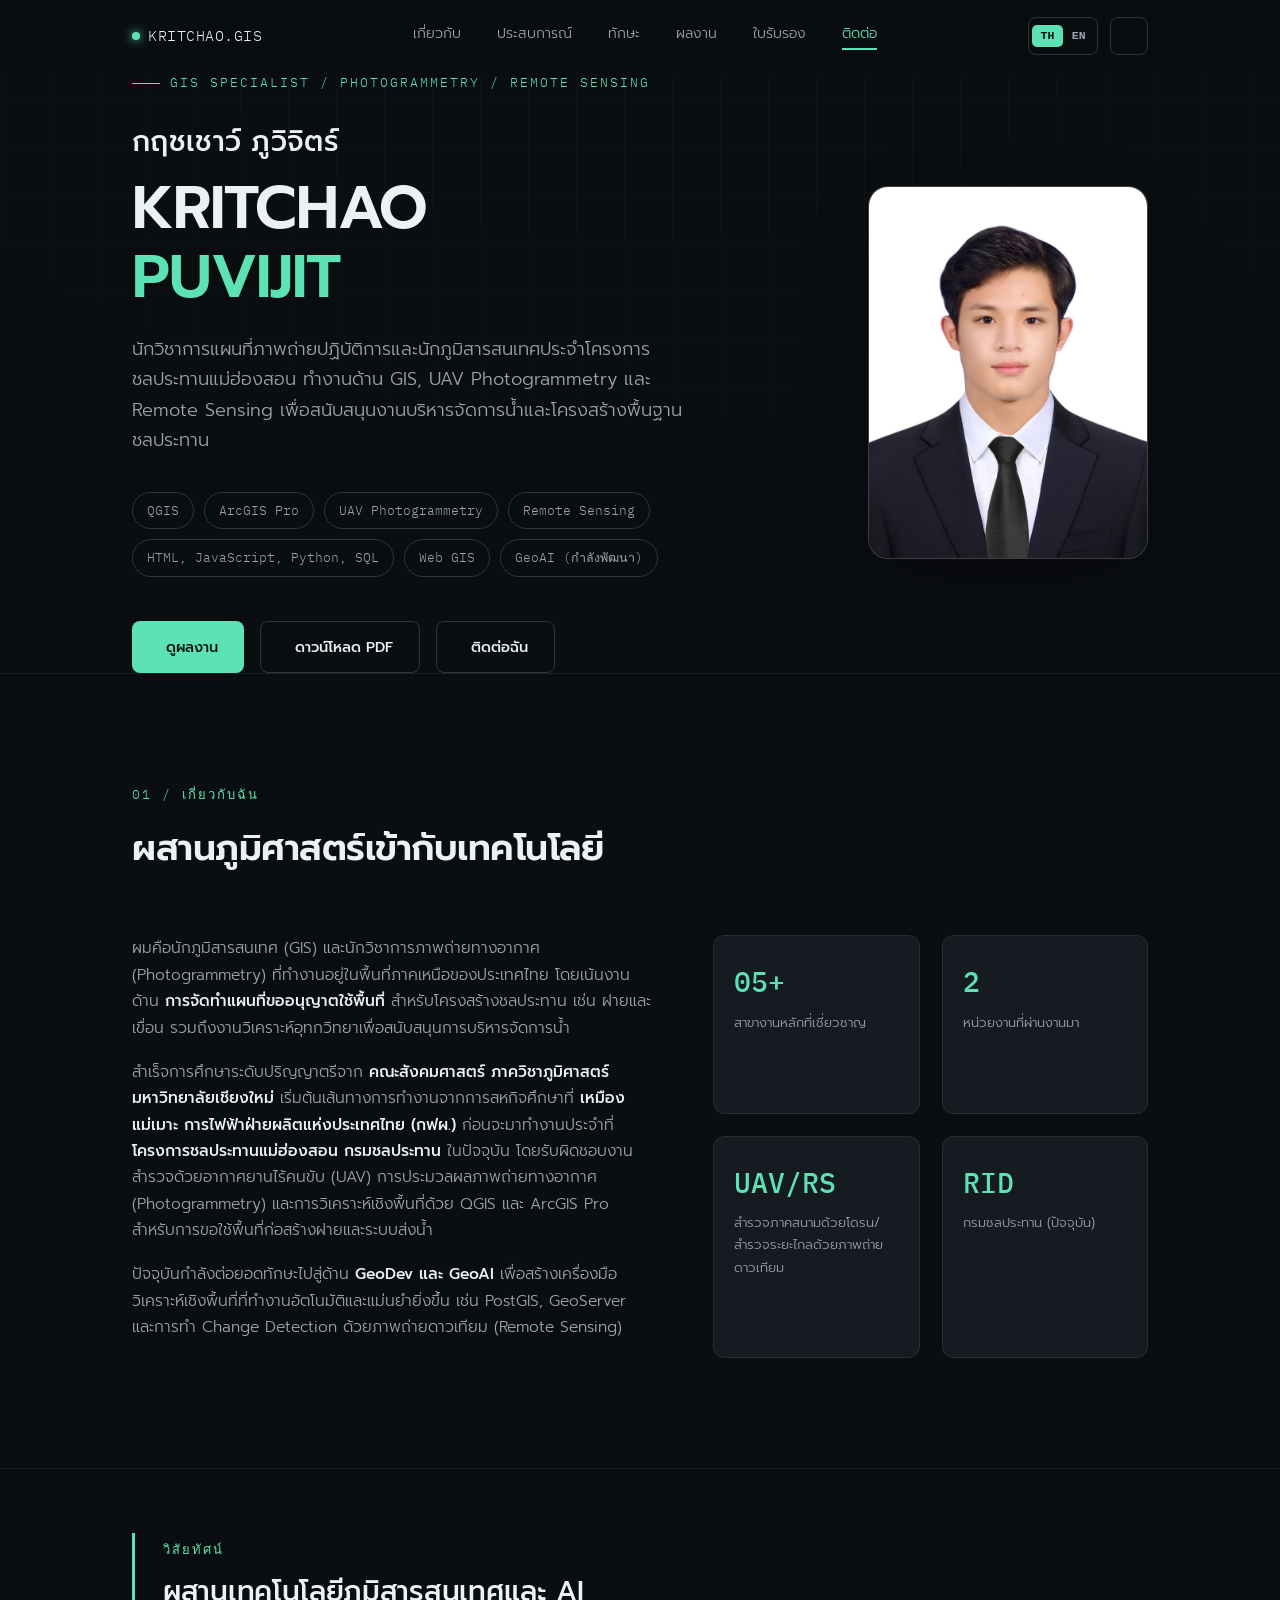
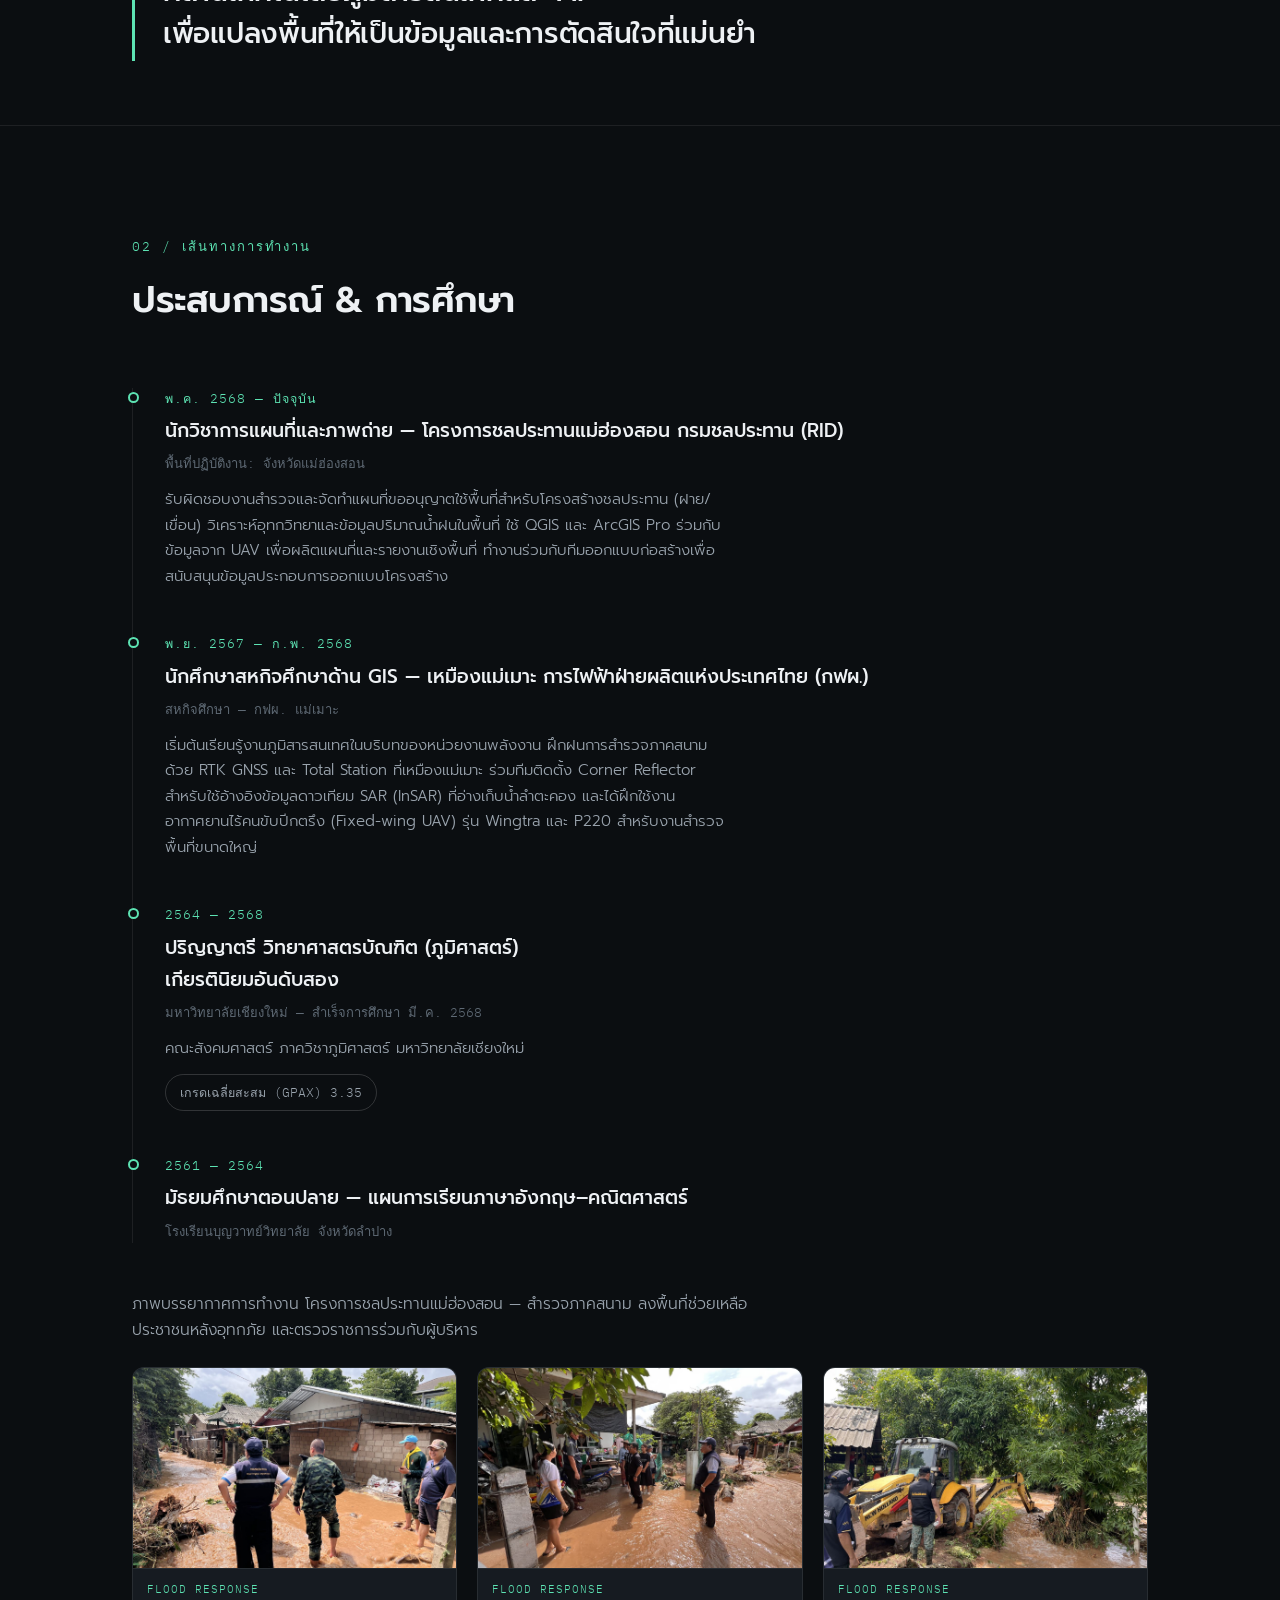
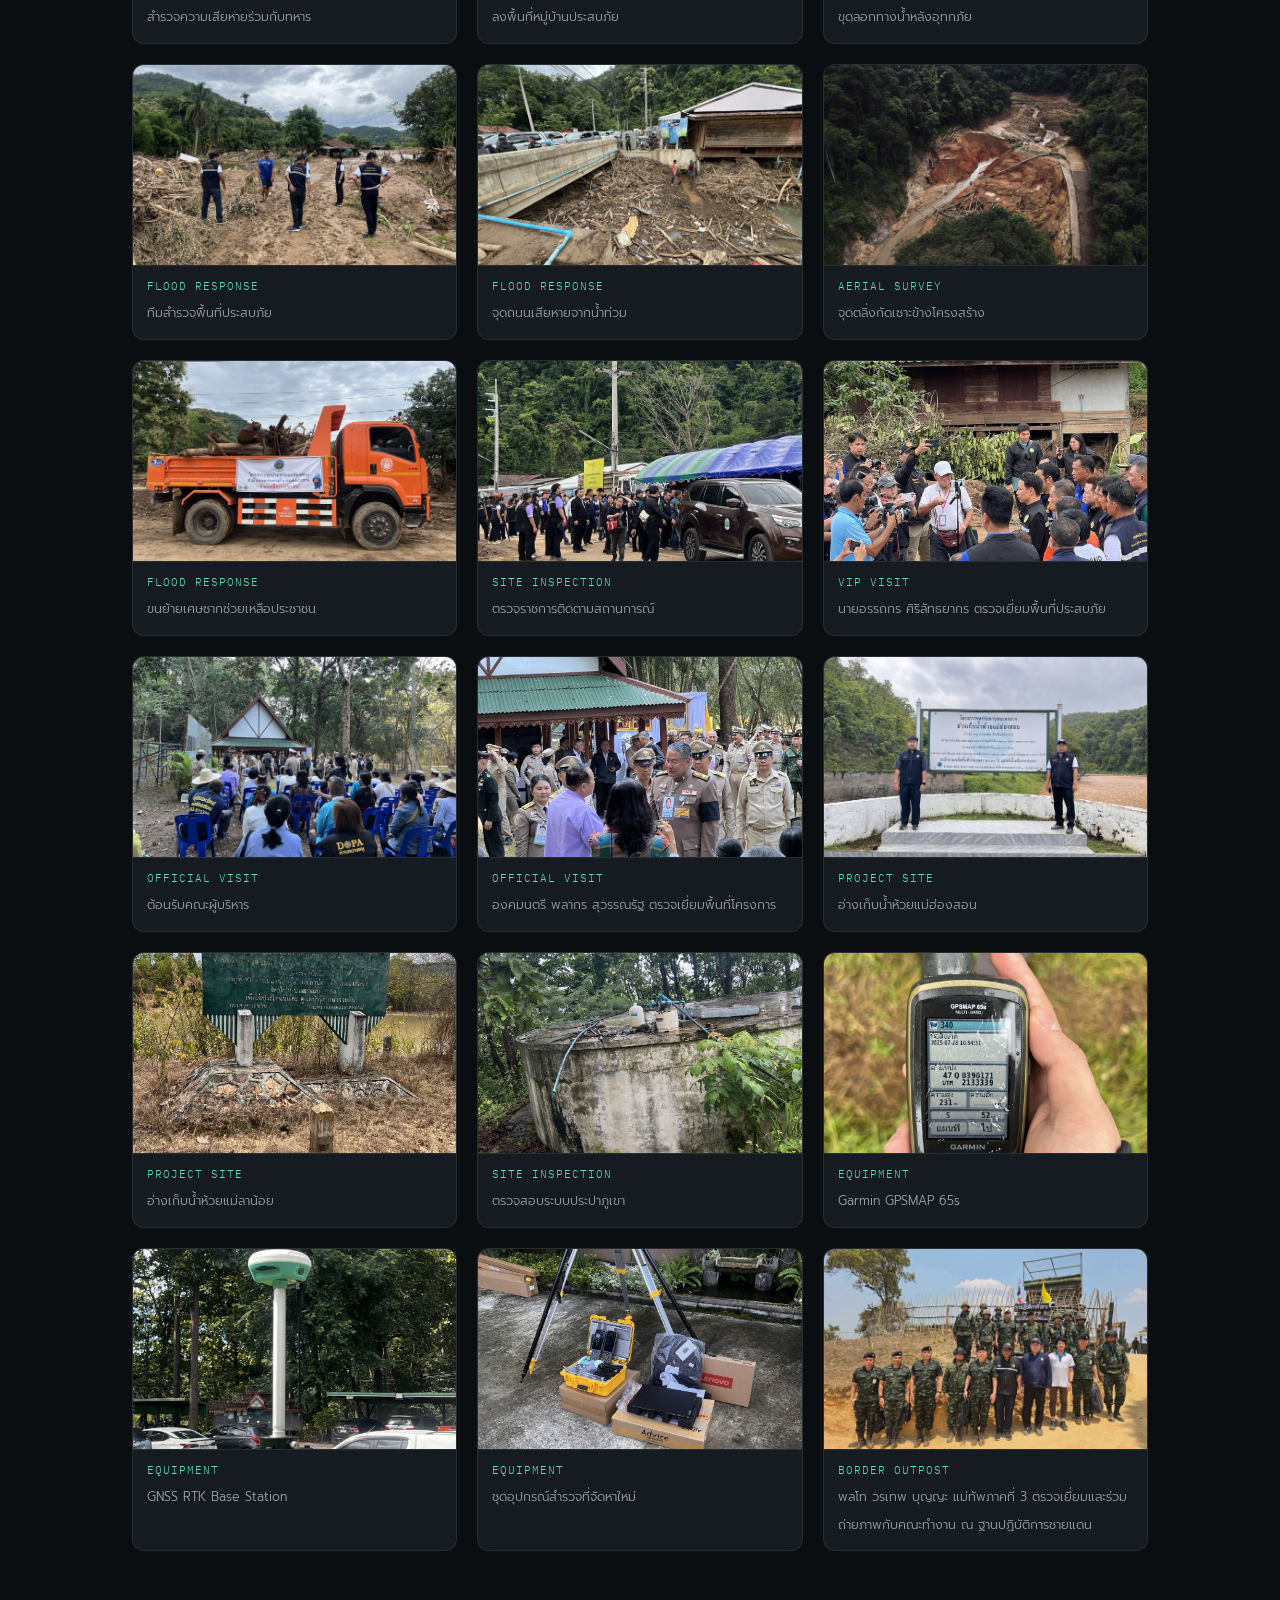
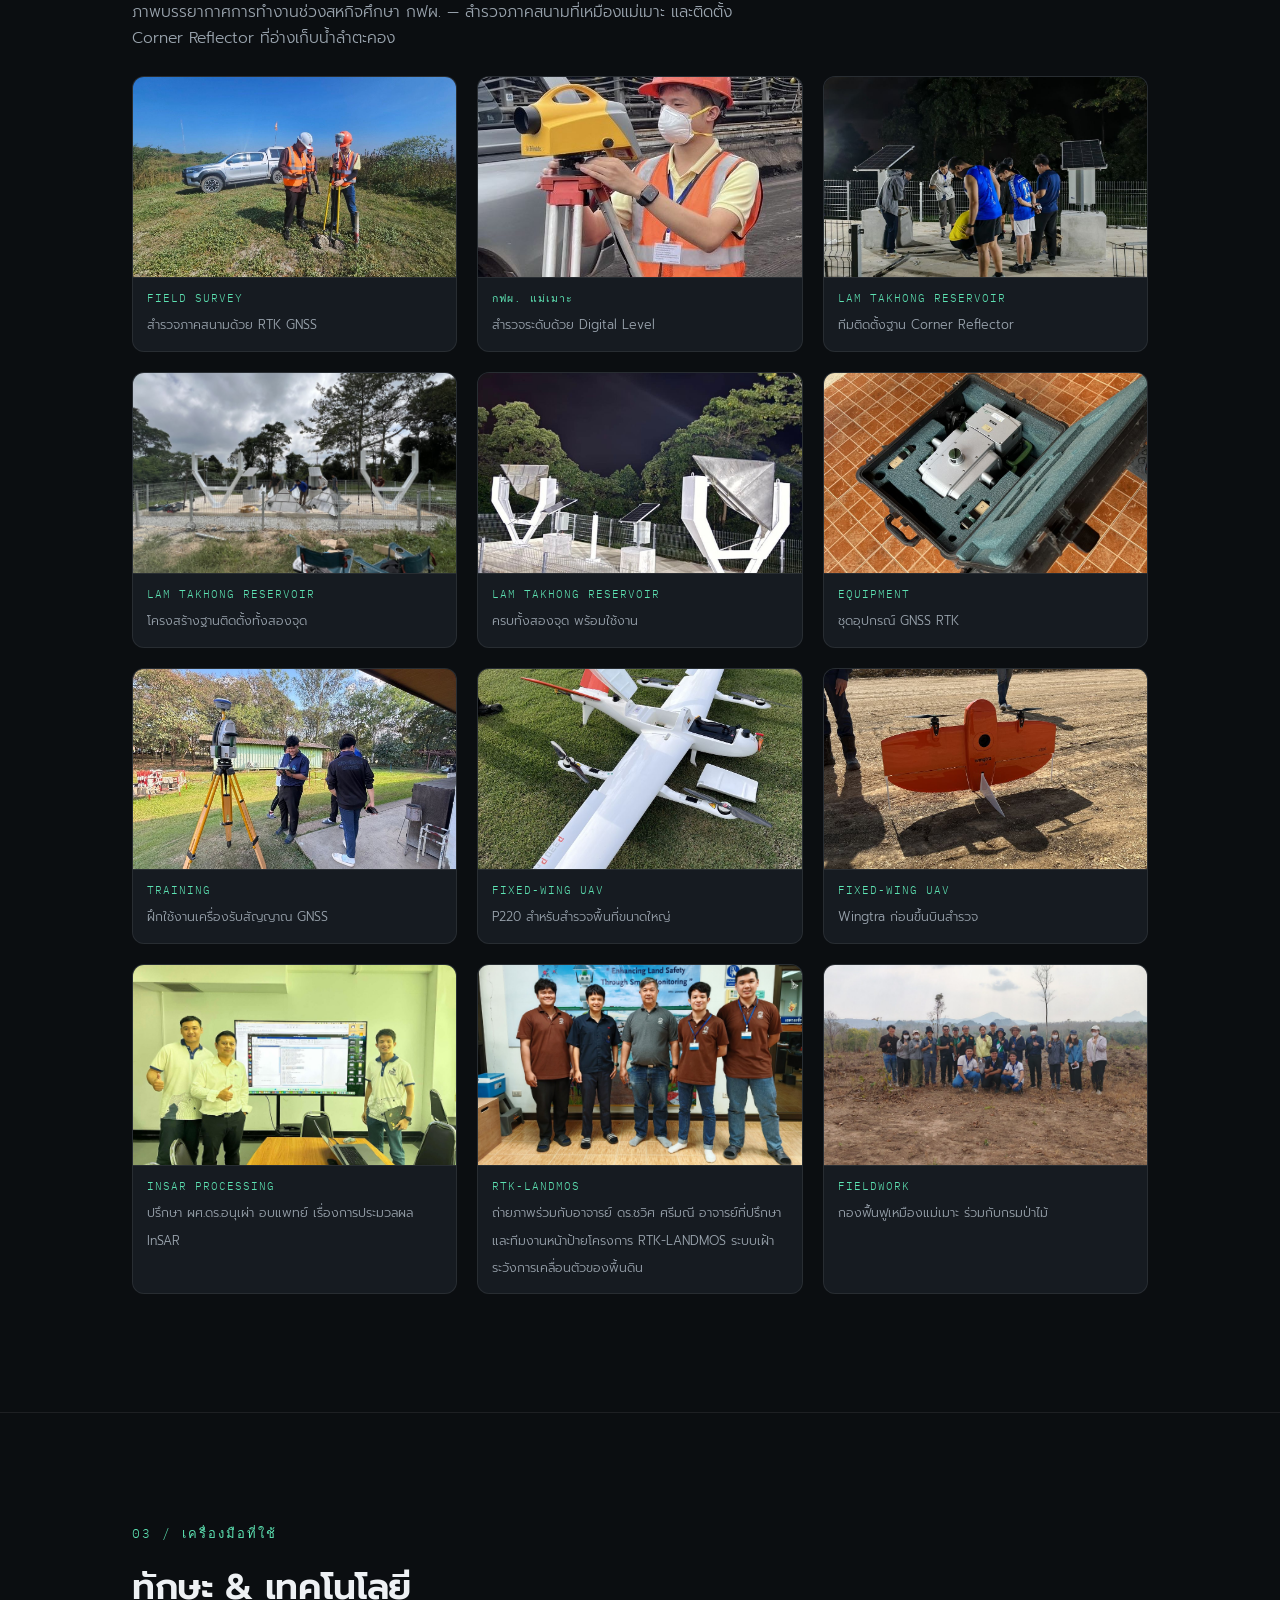
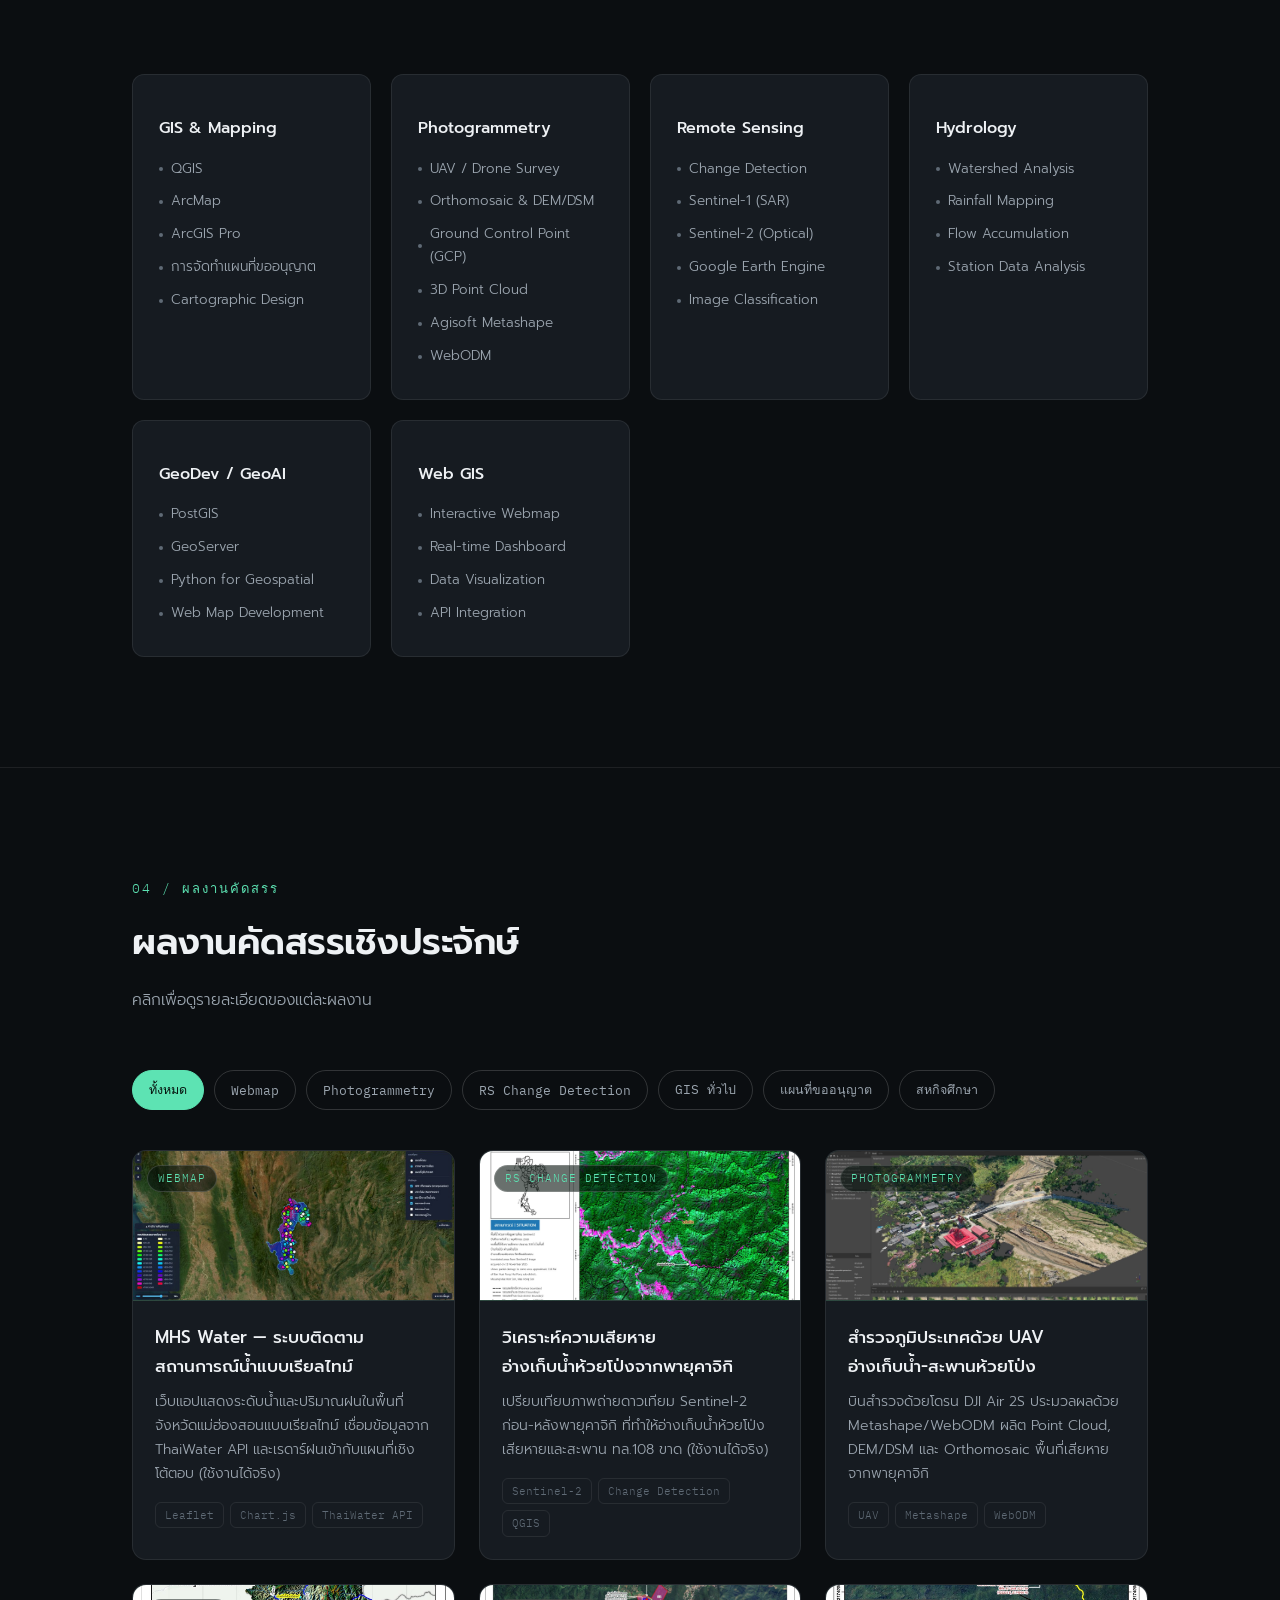
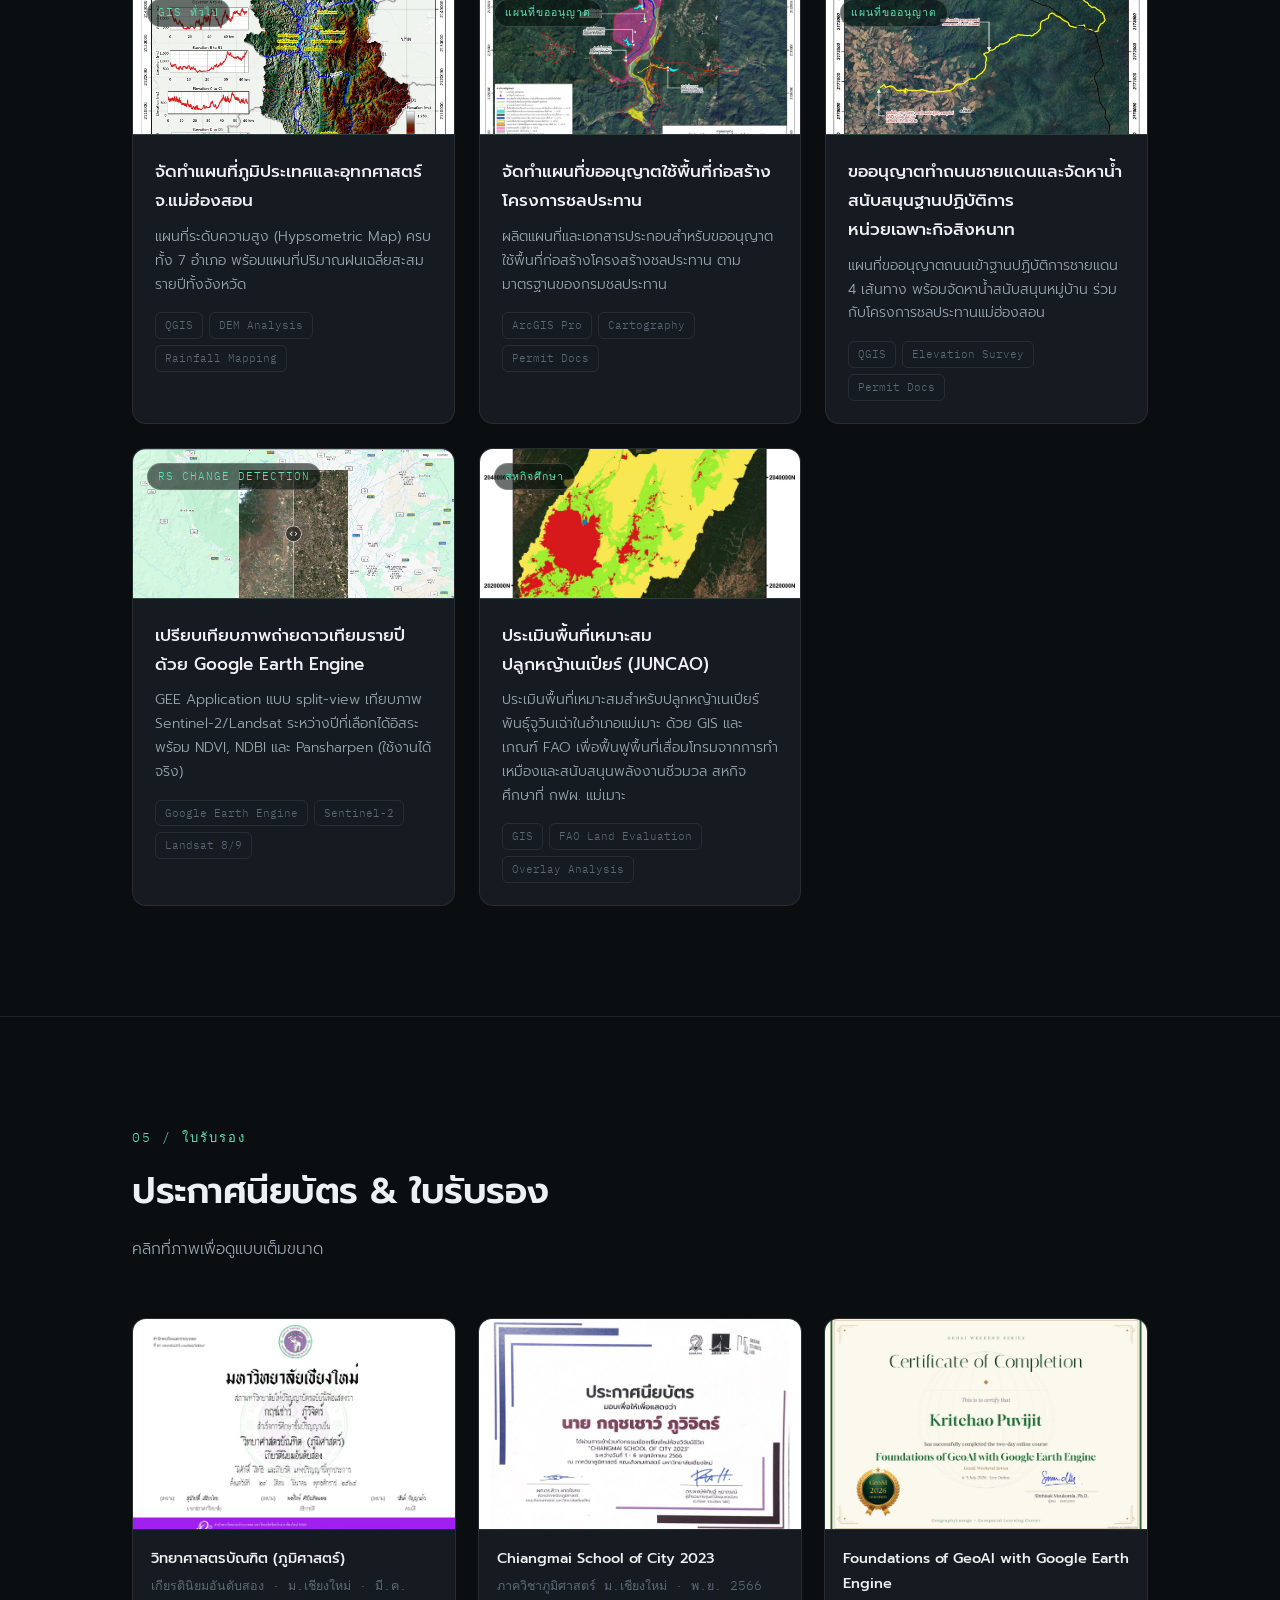
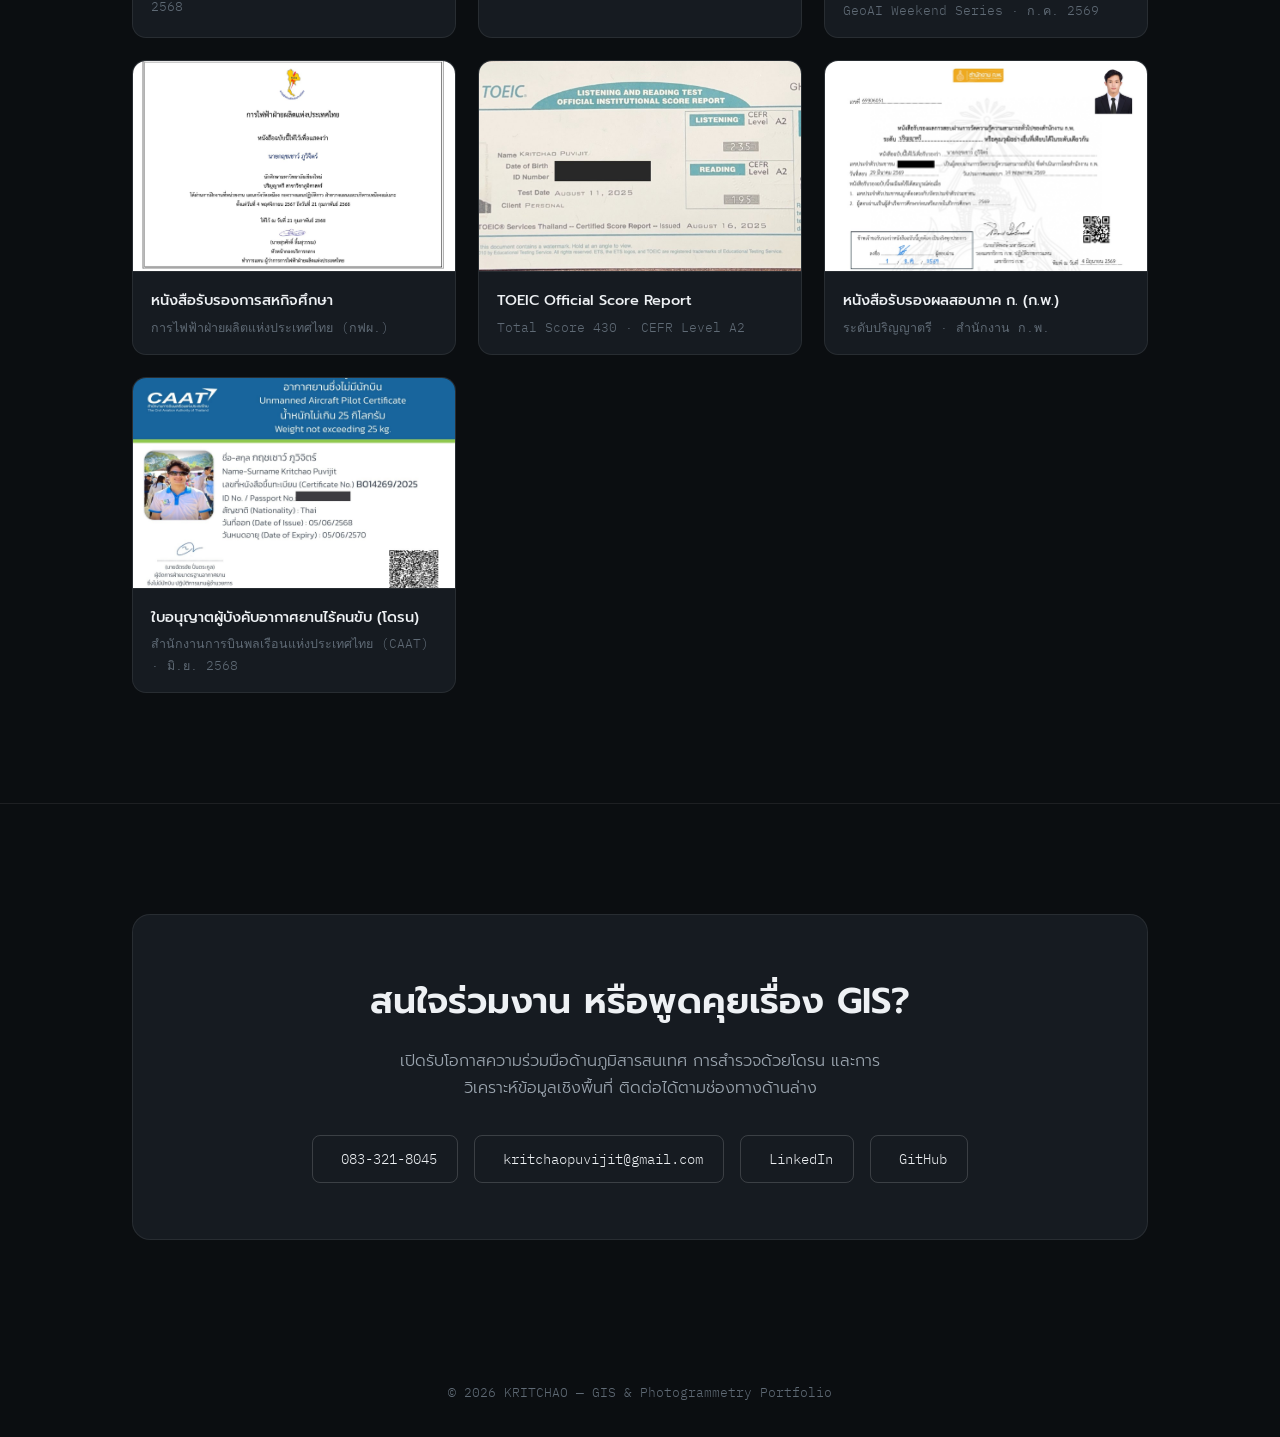
==== commit 825af4c8: "Add Cooperative Education (JUNCAO Napier Grass) project and CAAT drone license Add a new "Cooperativ" ====
--- a/index.html
+++ b/index.html
@@ -413,6 +413,7 @@
         <button class="filter-btn" data-filter="rs">RS Change Detection</button>
         <button class="filter-btn" data-filter="gis" data-en="General GIS">GIS ทั่วไป</button>
         <button class="filter-btn" data-filter="permit" data-en="Permit Maps">แผนที่ขออนุญาต</button>
+        <button class="filter-btn" data-filter="coop" data-en="Cooperative Ed.">สหกิจศึกษา</button>
       </div>
 
       <div class="proj-grid" id="projGrid">
@@ -492,6 +493,17 @@
             <p data-en="A split-view GEE application comparing Sentinel-2/Landsat imagery between any two chosen years, with NDVI, NDBI, and Pansharpen (live and working).">GEE Application แบบ split-view เทียบภาพ Sentinel-2/Landsat ระหว่างปีที่เลือกได้อิสระ พร้อม NDVI, NDBI
               และ Pansharpen (ใช้งานได้จริง)</p>
             <div class="proj-tools"><span>Google Earth Engine</span><span>Sentinel-2</span><span>Landsat 8/9</span></div>
+          </div>
+        </a>
+
+        <a class="proj-card" data-cat="coop" href="projects/junzao-grass.html">
+          <div class="proj-thumb"><span class="proj-cat" data-en="Cooperative Ed.">สหกิจศึกษา</span><img
+              src="assets/img/junzao-grass/05-final-suitability.jpg"
+              alt="ประเมินพื้นที่เหมาะสมปลูกหญ้าเนเปียร์พันธุ์จูวินเฉ่า อำเภอแม่เมาะ"></div>
+          <div class="proj-body">
+            <h3 data-en="Napier Grass <span class=&quot;nb&quot;>(JUNCAO) Land Suitability</span>">ประเมินพื้นที่เหมาะสม<span class="nb">ปลูกหญ้าเนเปียร์ (JUNCAO)</span></h3>
+            <p data-en="GIS and FAO land-evaluation assessment of suitable areas for Napier grass (JUNCAO) in Mae Moh District, to rehabilitate mining-degraded land and support biomass energy. Cooperative education at EGAT Mae Moh.">ประเมินพื้นที่เหมาะสมสำหรับปลูกหญ้าเนเปียร์พันธุ์จูวินเฉ่าในอำเภอแม่เมาะ ด้วย GIS และเกณฑ์ FAO เพื่อฟื้นฟูพื้นที่เสื่อมโทรมจากการทำเหมืองและสนับสนุนพลังงานชีวมวล สหกิจศึกษาที่ กฟผ. แม่เมาะ</p>
+            <div class="proj-tools"><span>GIS</span><span>FAO Land Evaluation</span><span>Overlay Analysis</span></div>
           </div>
         </a>
 
@@ -575,6 +587,18 @@
           <div class="cert-body">
             <h3 data-en="Civil Service Exam Part A Certificate (OCSC)">หนังสือรับรองผลสอบภาค ก. (ก.พ.)</h3>
             <p data-en="Bachelor's level · Office of the Civil Service Commission">ระดับปริญญาตรี · สำนักงาน ก.พ.</p>
+          </div>
+        </div>
+
+        <div class="cert-card" data-full="assets/img/certificates/caat-drone-license.jpg"
+          data-en-data-caption="Unmanned Aircraft Pilot Certificate (Drone License), weight not exceeding 25 kg — Civil Aviation Authority of Thailand (CAAT) (ID number partially redacted)"
+          data-caption="หนังสือการขึ้นทะเบียนผู้บังคับหรือปล่อยอากาศยานซึ่งไม่มีนักบิน น้ำหนักไม่เกิน 25 กิโลกรัม — สำนักงานการบินพลเรือนแห่งประเทศไทย (CAAT) (ปิดบังเลขประจำตัวบางส่วน)">
+          <div class="cert-thumb"><img src="assets/img/certificates/caat-drone-license.jpg"
+              alt="ใบอนุญาตผู้บังคับอากาศยานไร้คนขับ (โดรน) CAAT"></div>
+          <div class="cert-overlay"><i class="ti ti-zoom-in"></i></div>
+          <div class="cert-body">
+            <h3 data-en="Unmanned Aircraft Pilot Certificate (Drone License)">ใบอนุญาตผู้บังคับอากาศยานไร้คนขับ (โดรน)</h3>
+            <p data-en="Civil Aviation Authority of Thailand (CAAT) · Jun 2025">สำนักงานการบินพลเรือนแห่งประเทศไทย (CAAT) · มิ.ย. 2568</p>
           </div>
         </div>
       </div>
--- a/style.css
+++ b/style.css
@@ -136,7 +136,7 @@
 .nav-dropdown a:last-child{border-bottom:none;}
 .nav-dropdown a:hover, .nav-dropdown a.active{color:var(--accent);}
 
-@media(max-width:720px){
+@media(max-width:900px){
   .navlinks{display:none;}
   .nav-toggle{display:flex;}
 }
